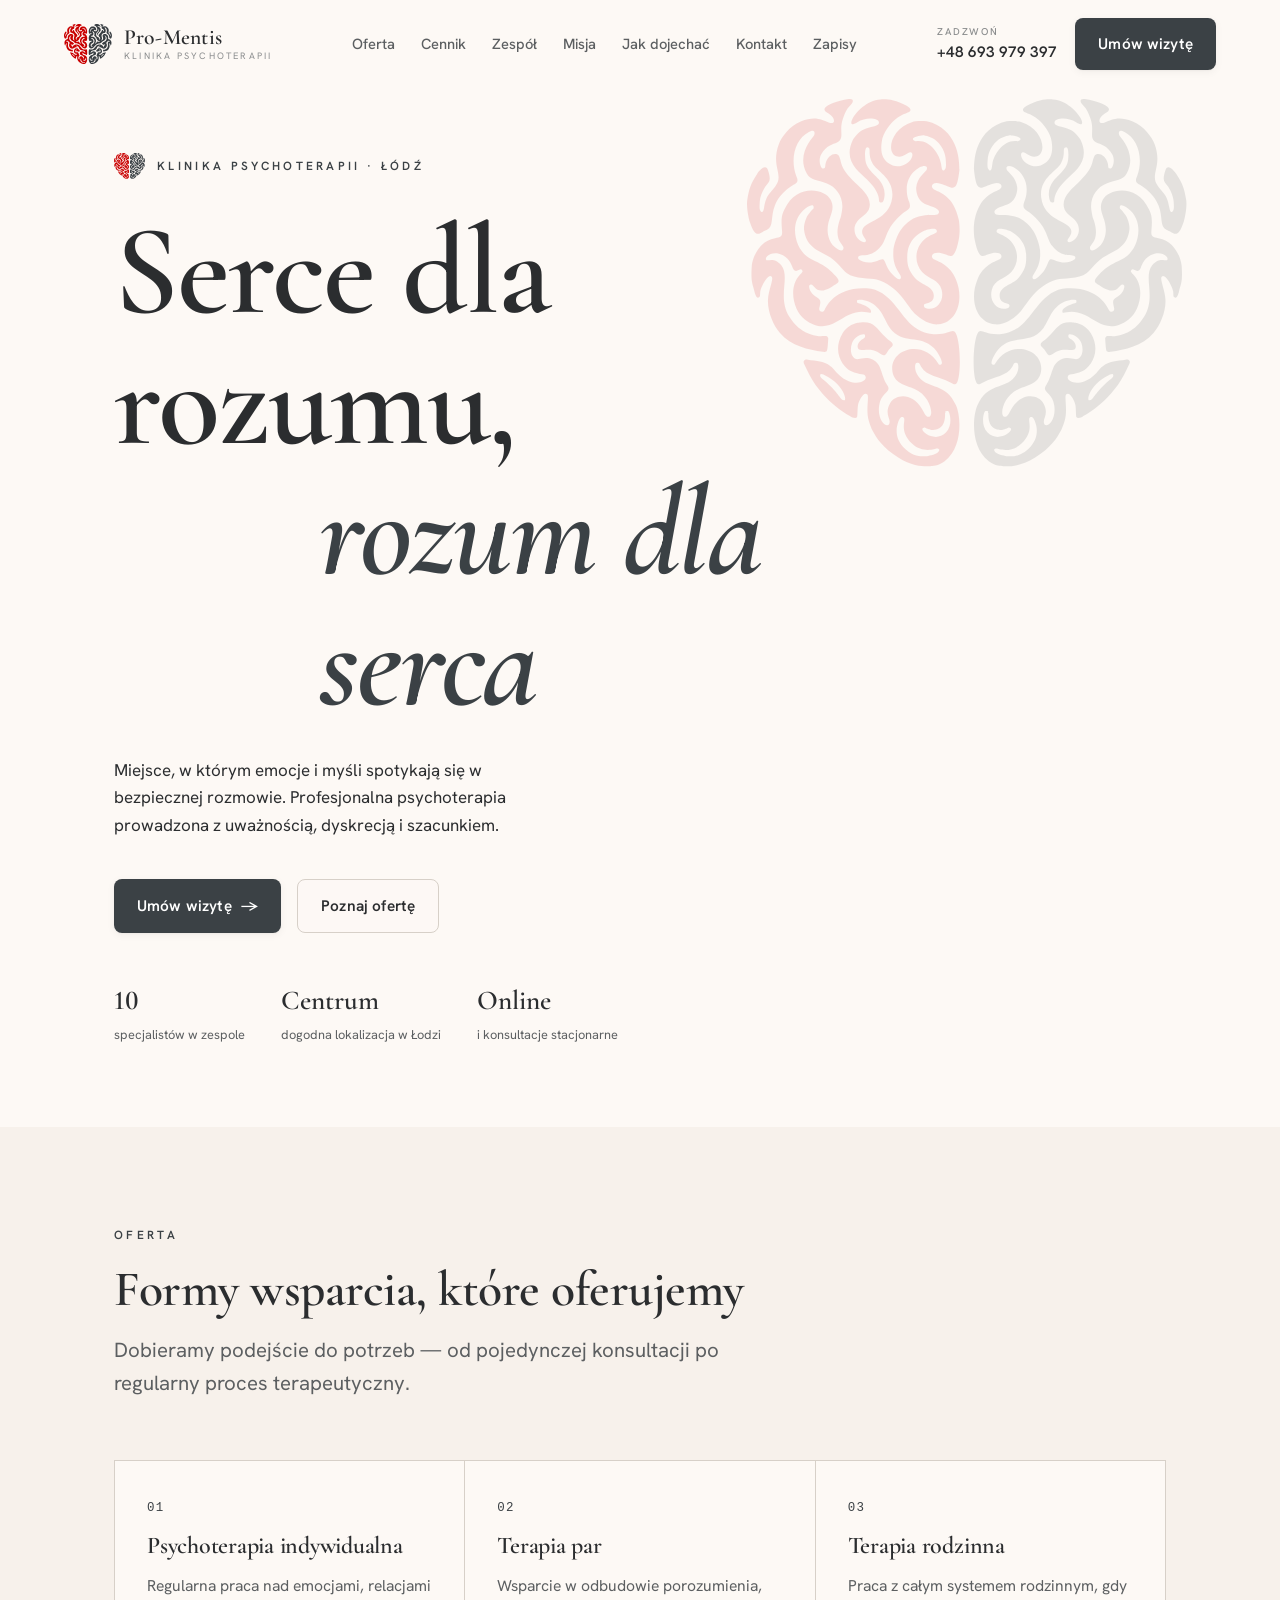
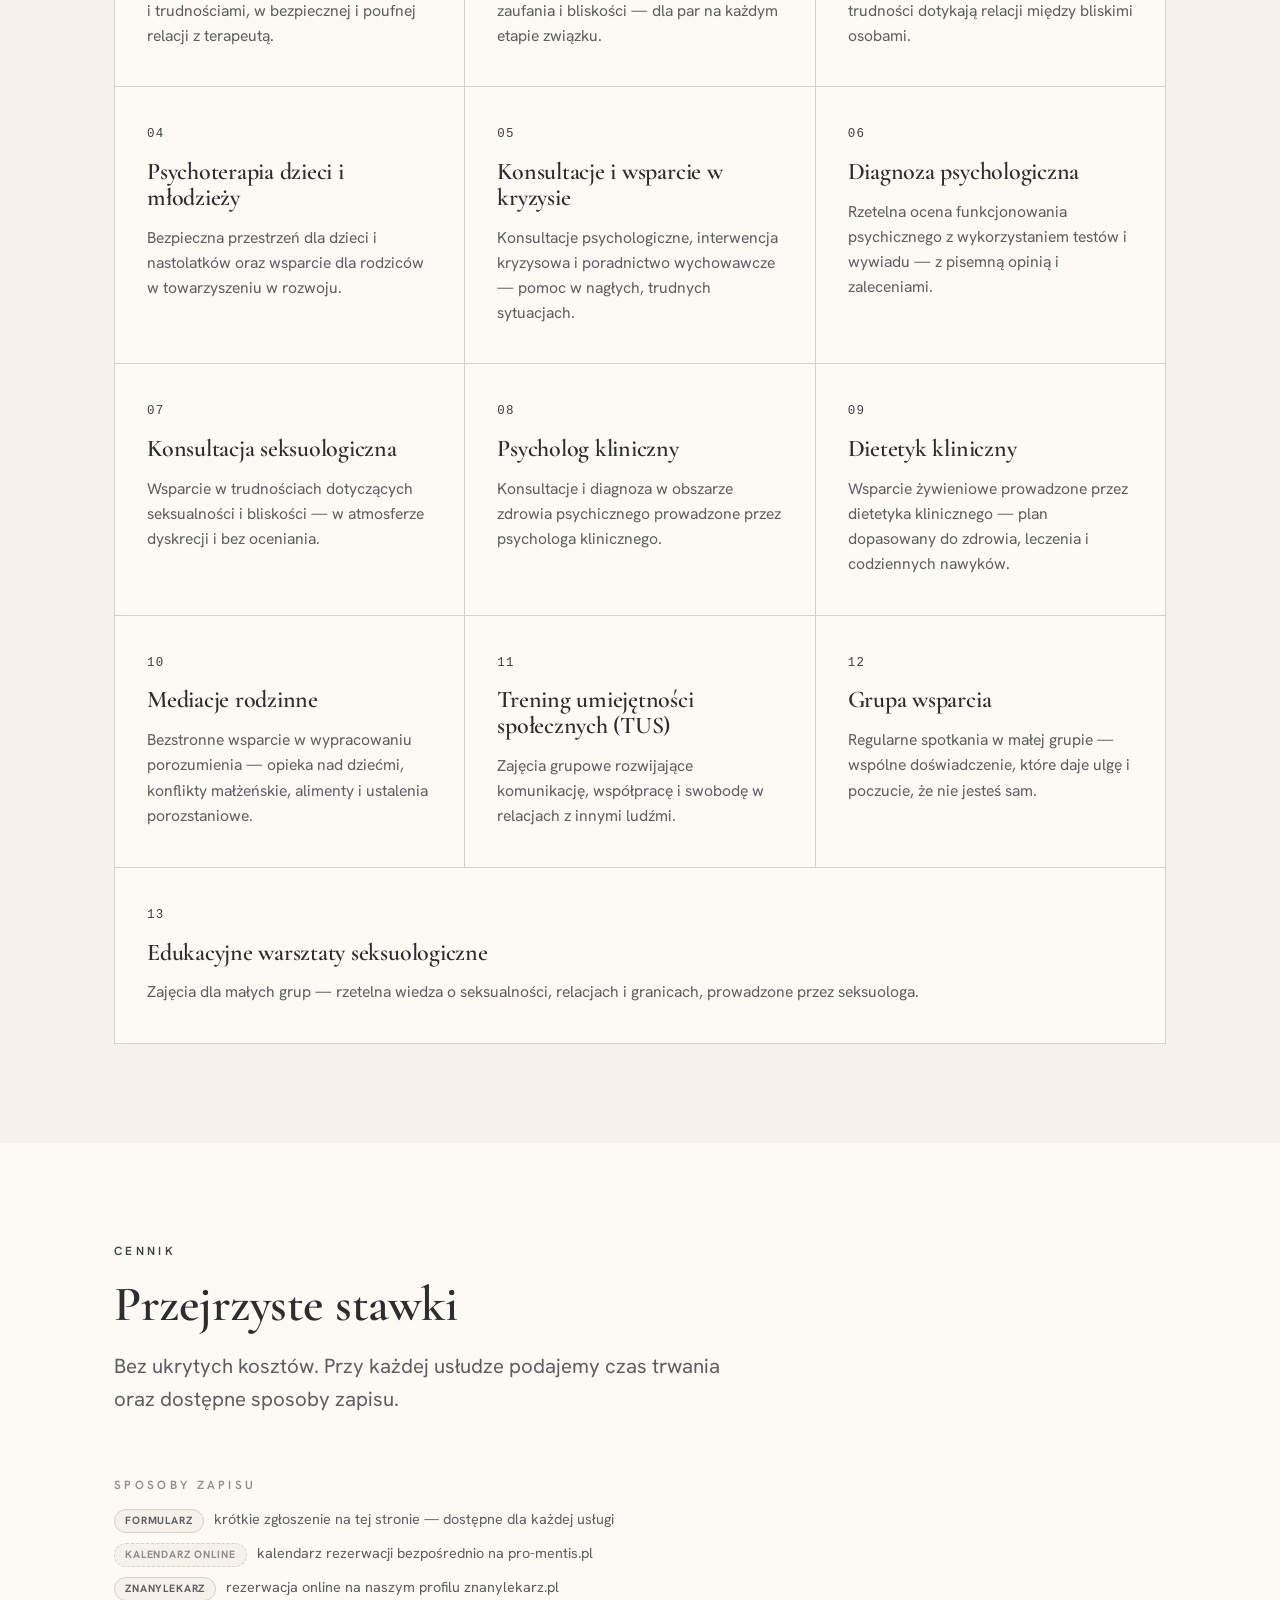
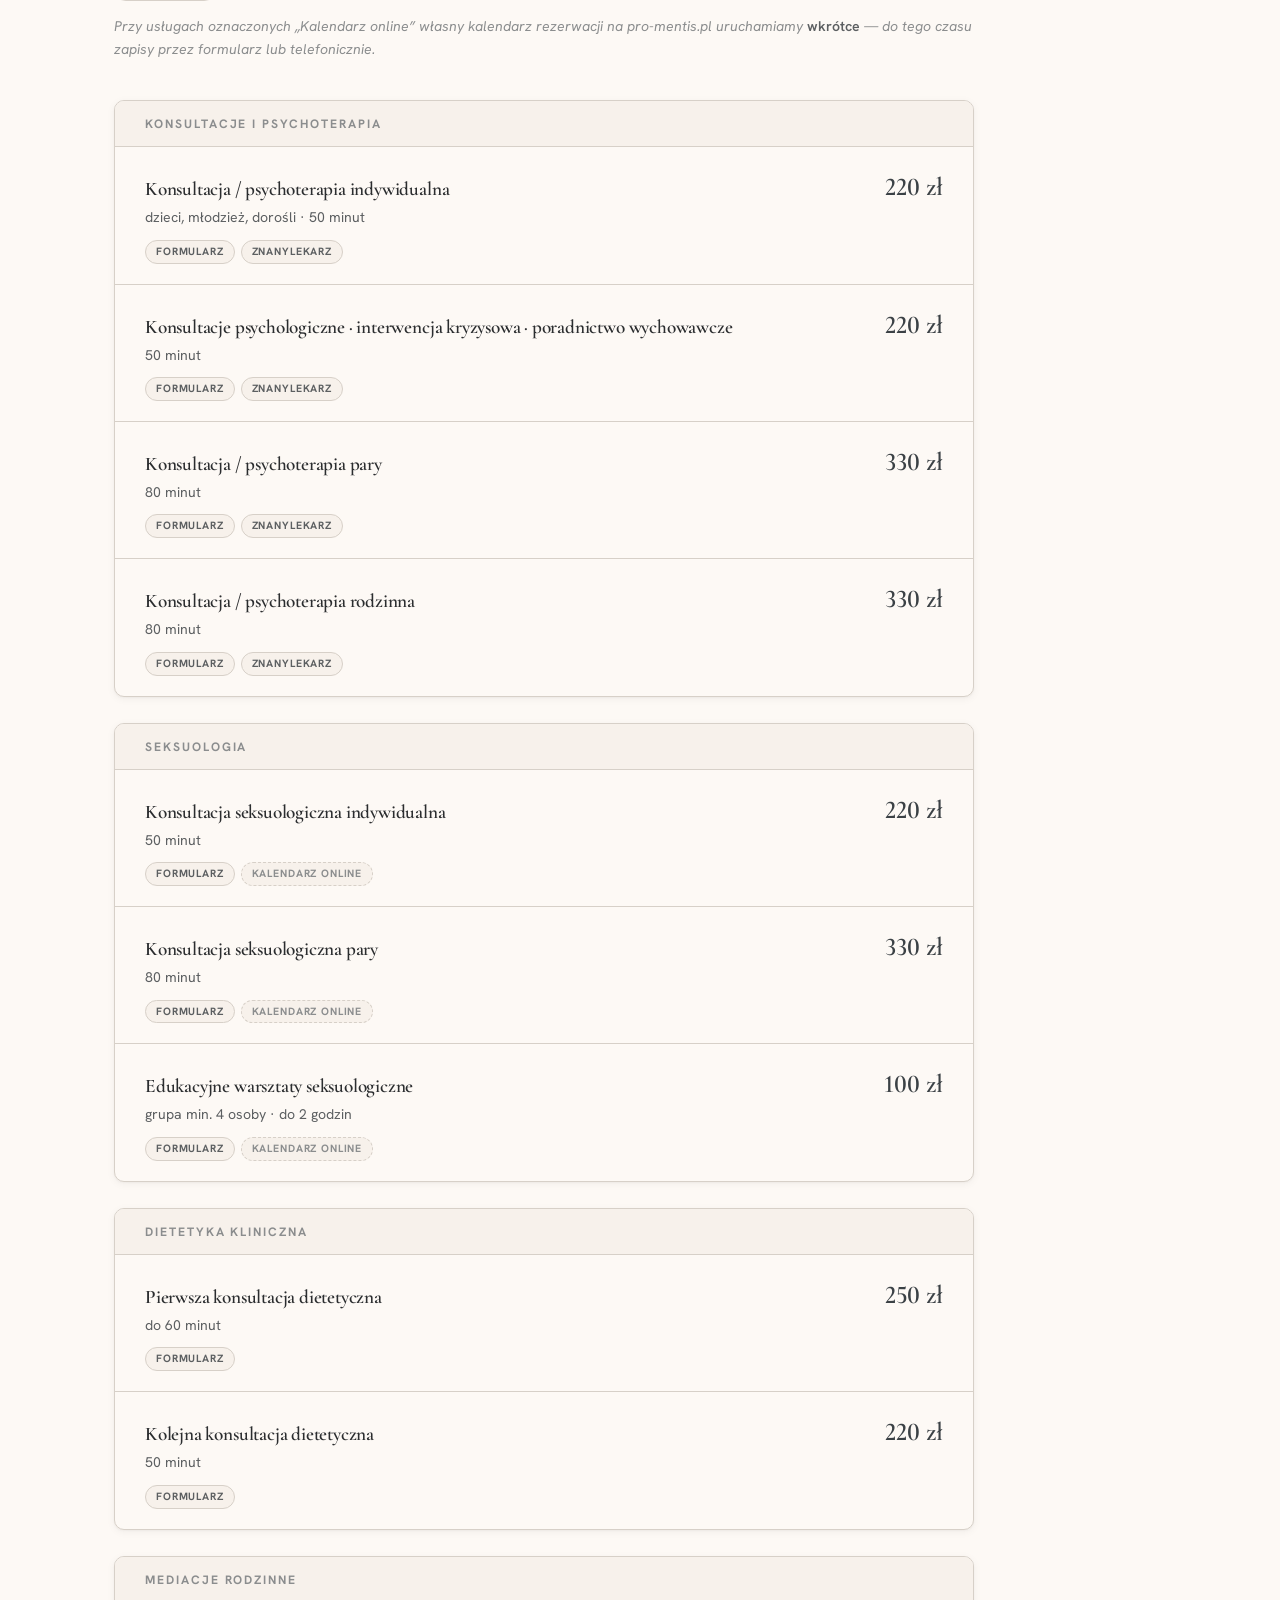
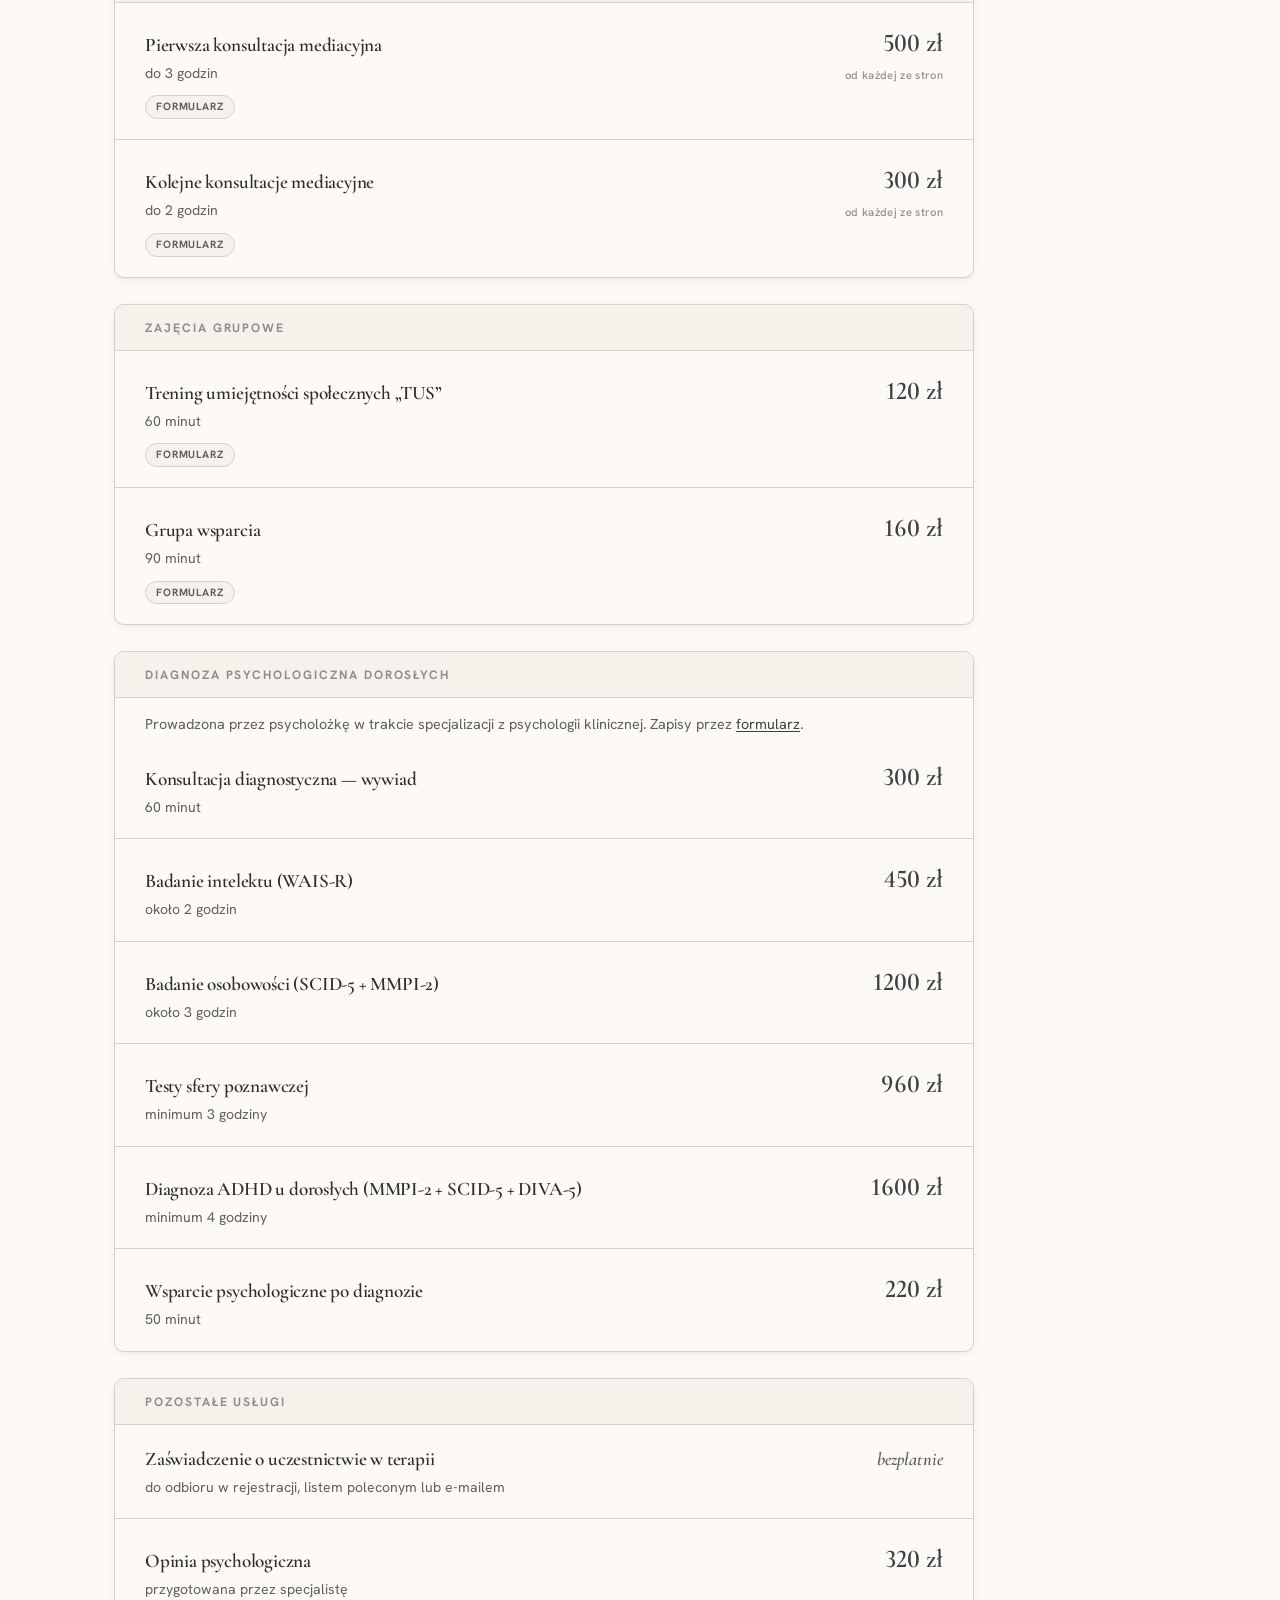
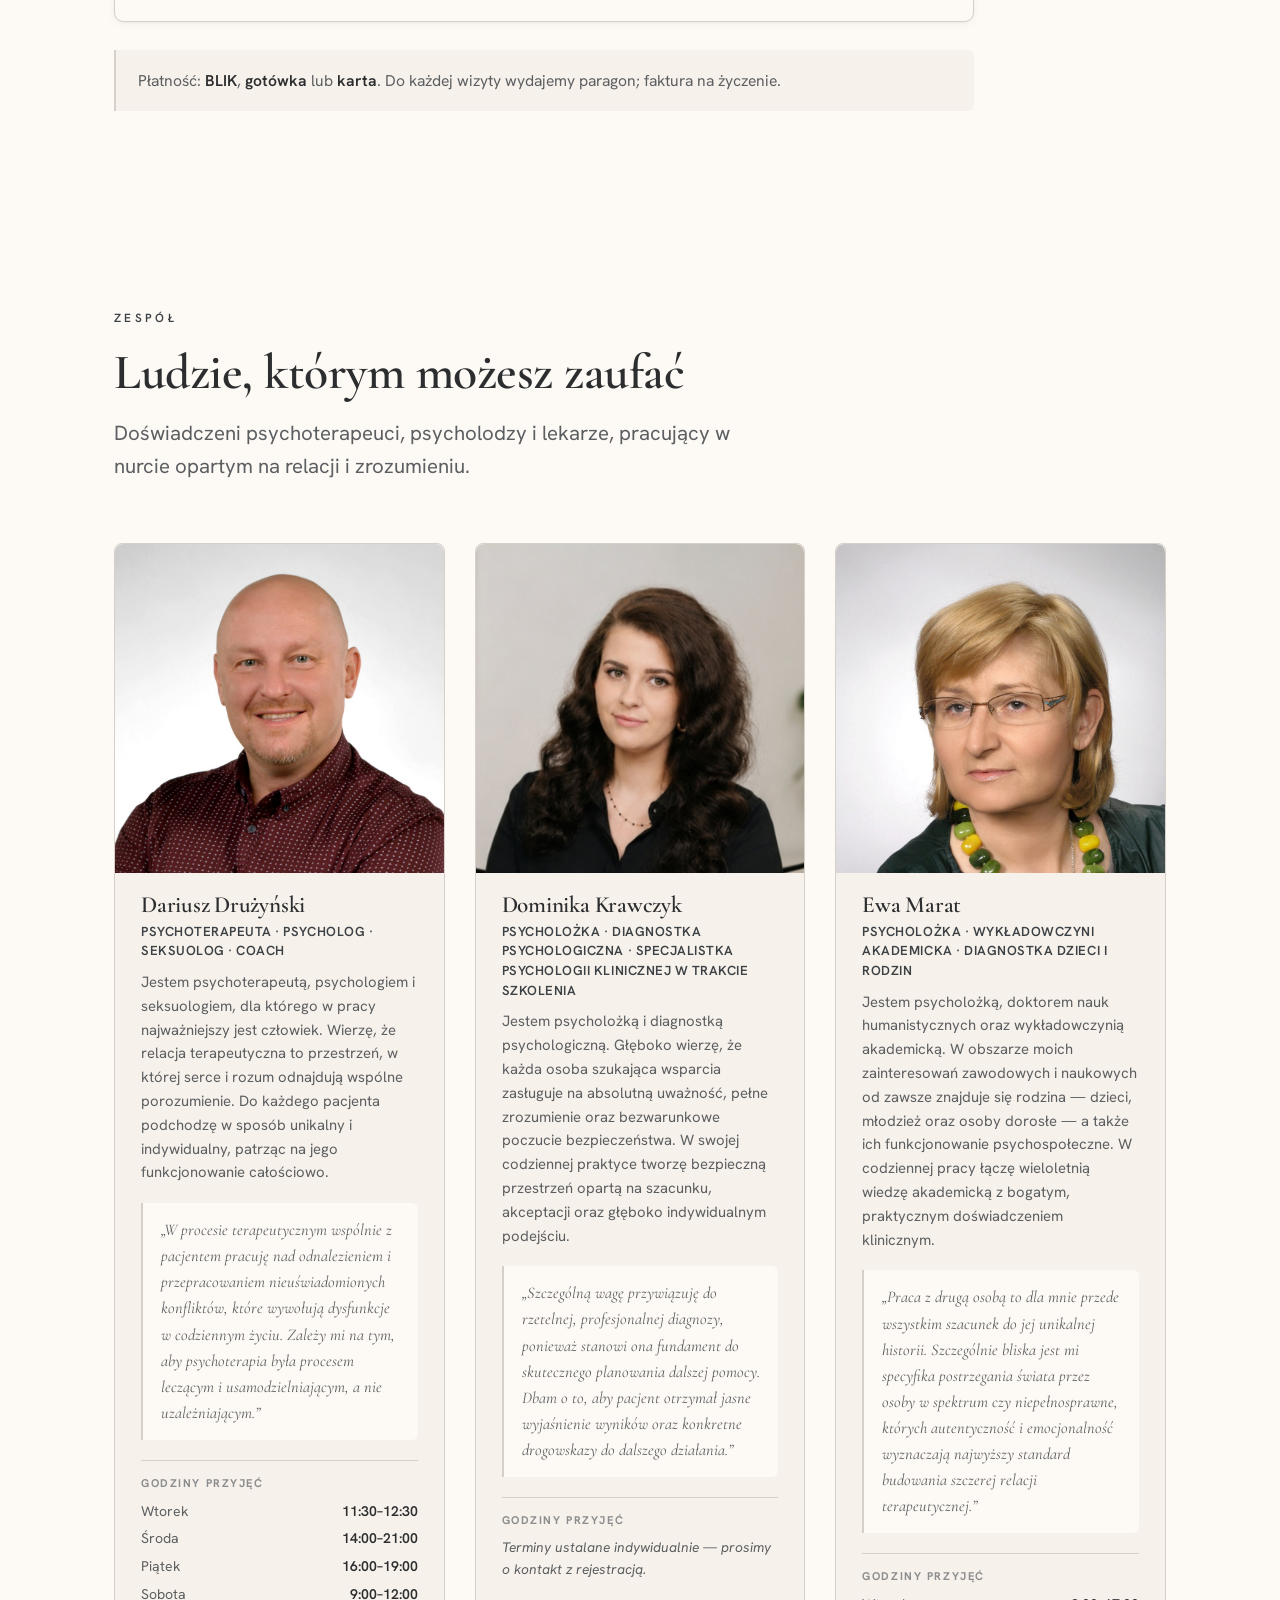
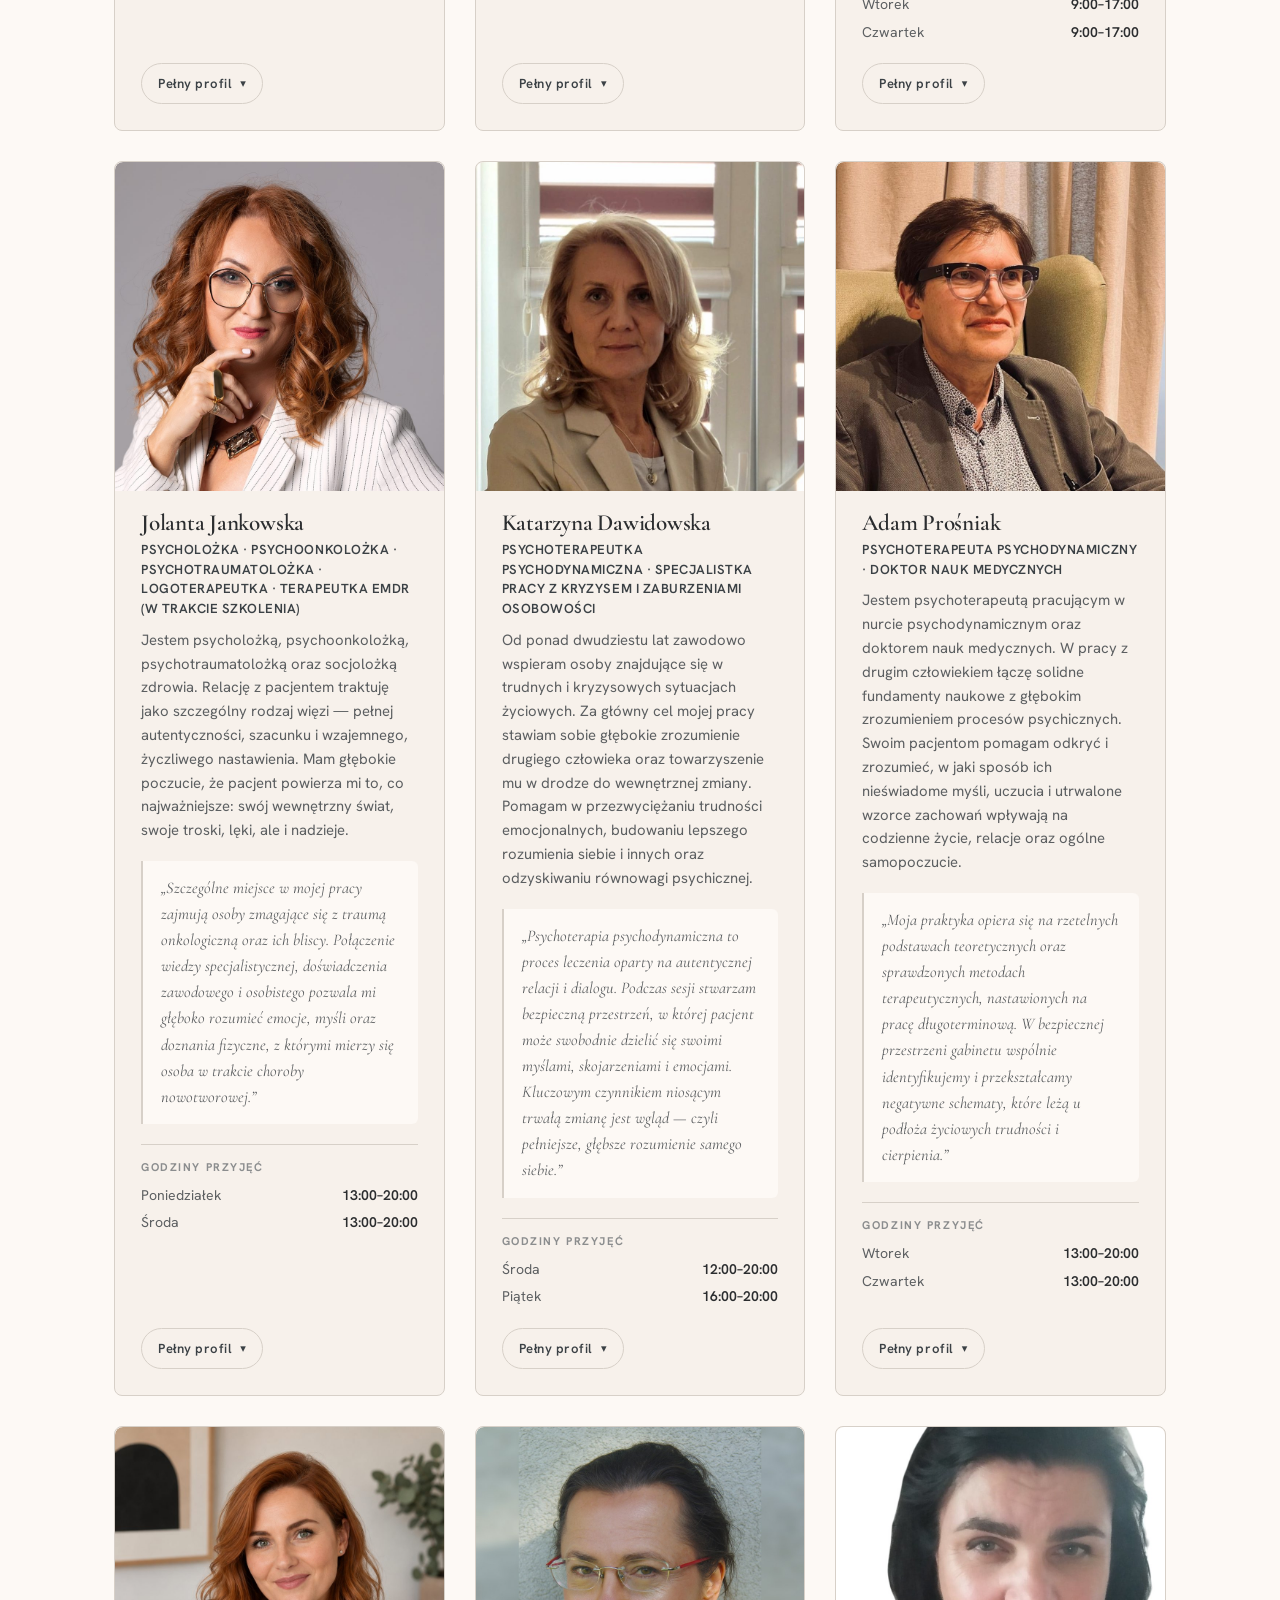
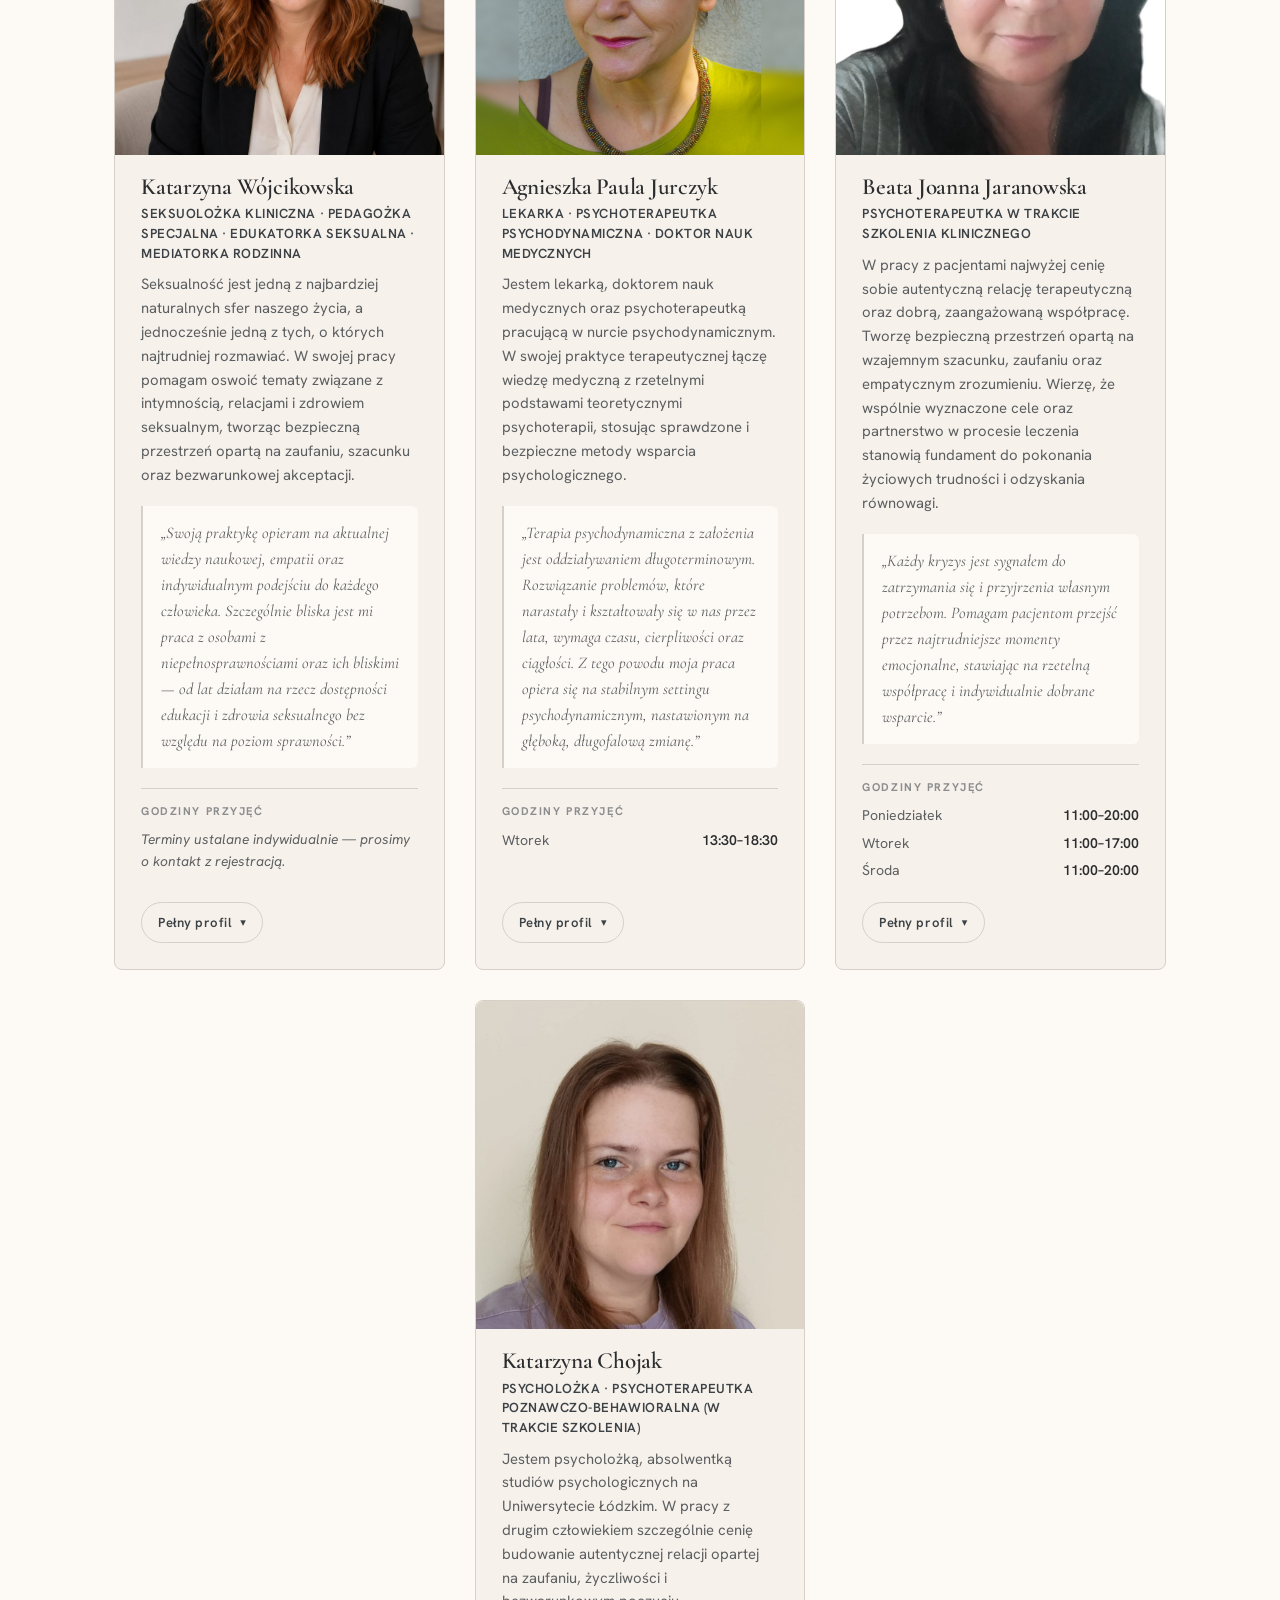
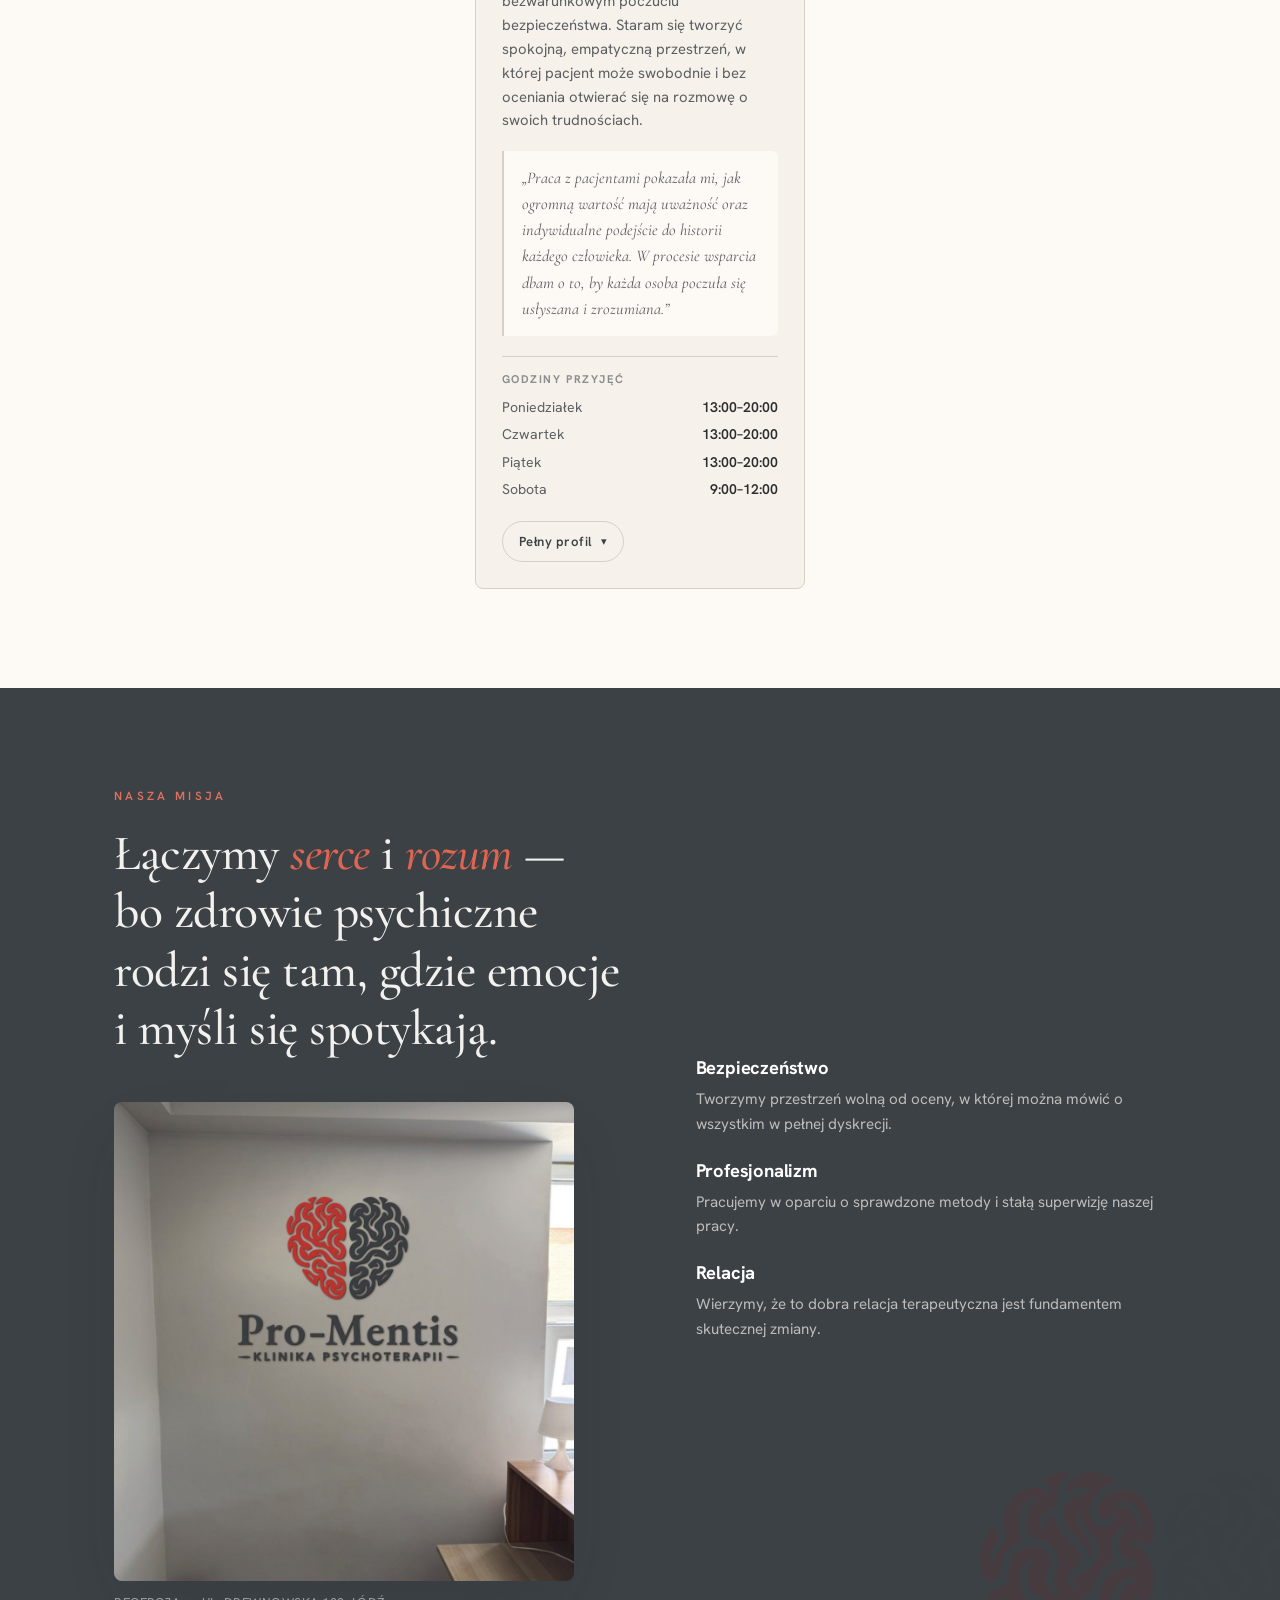
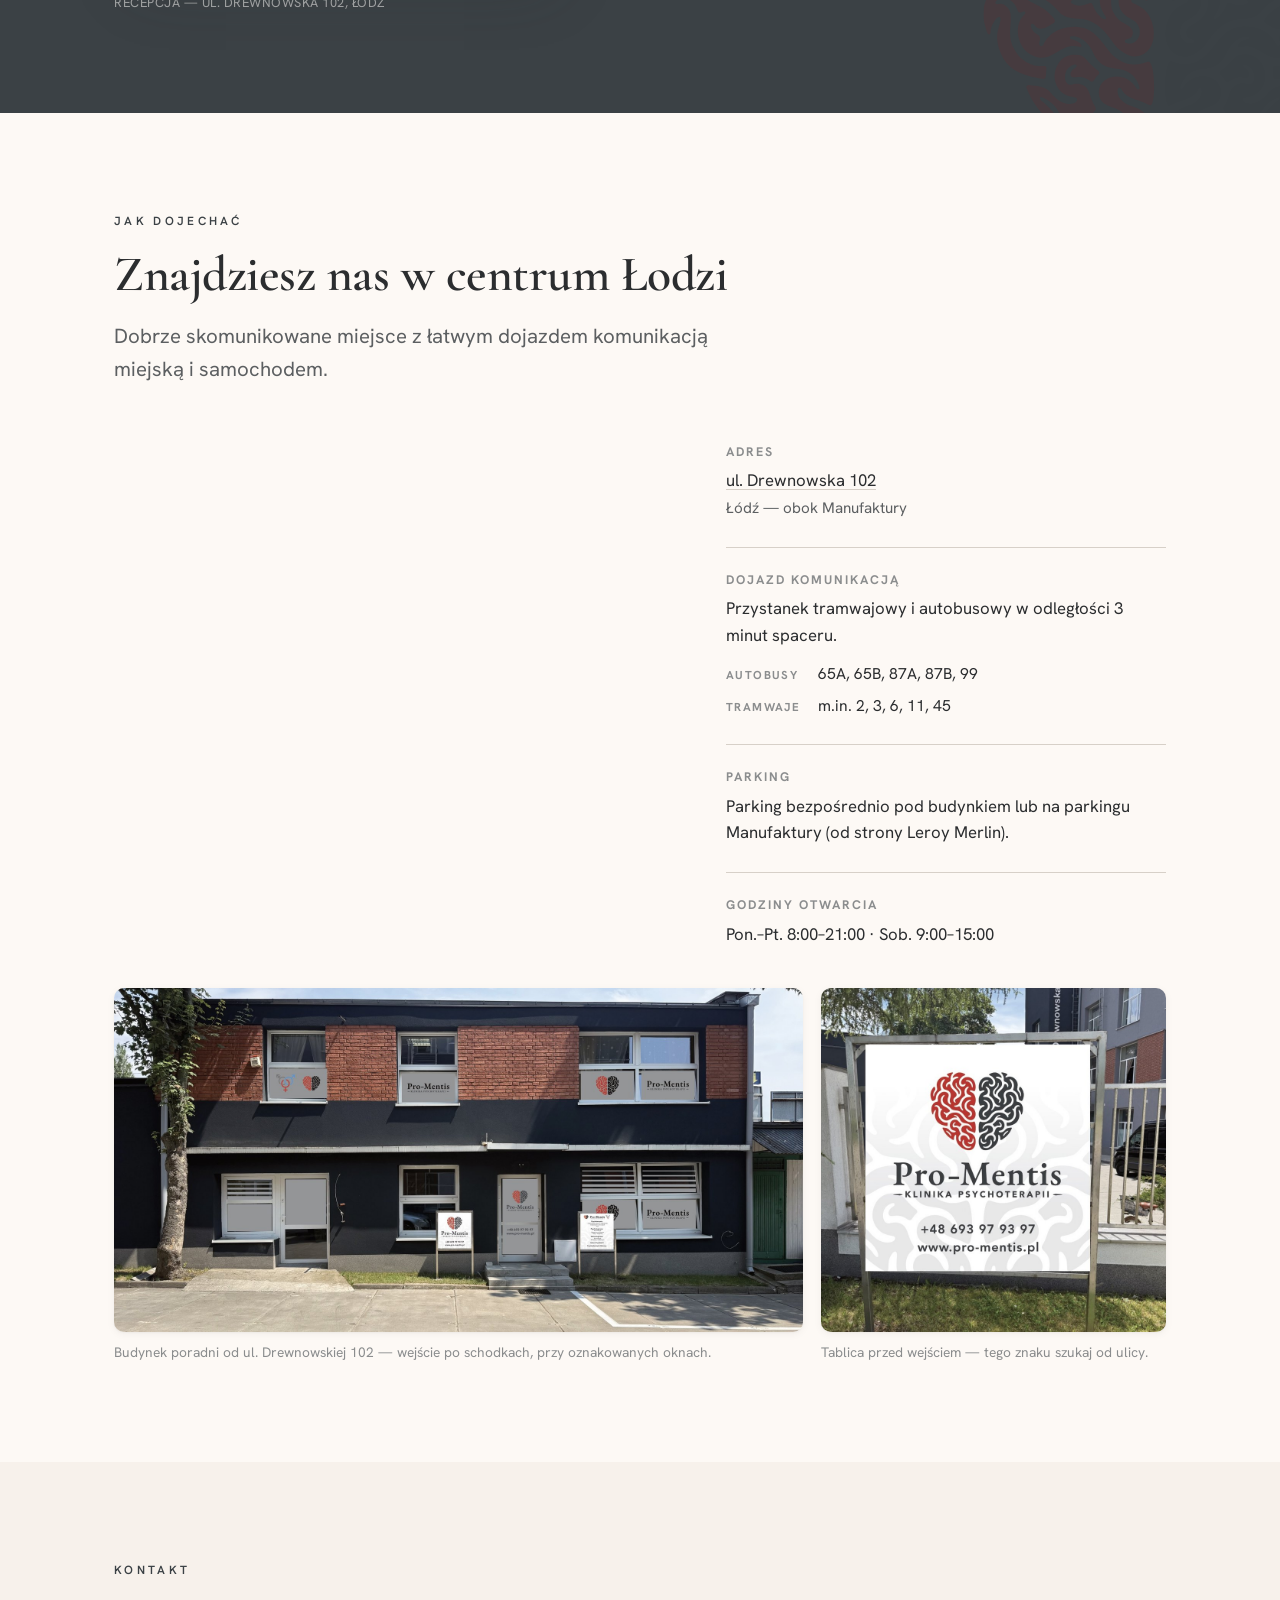
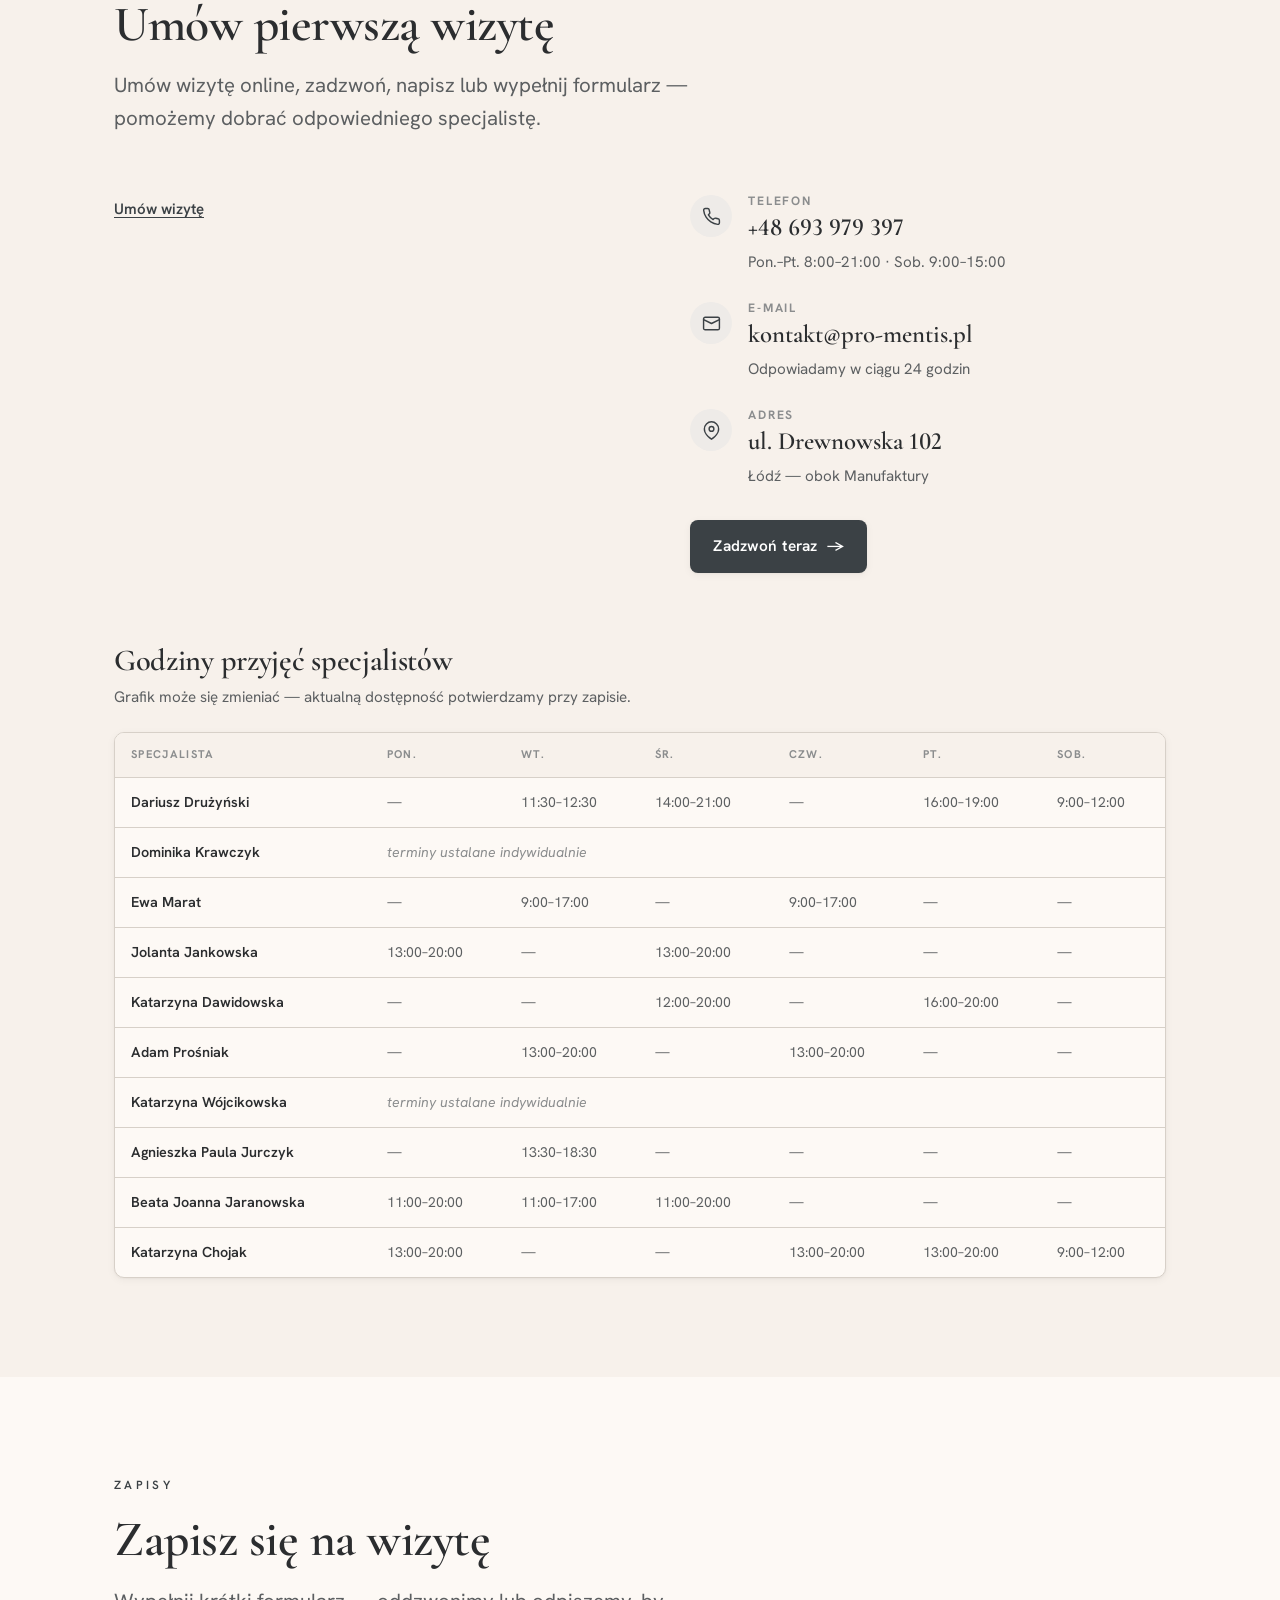
==== index.html @ 71a2dc66 "Kafle oferty bez etykiety „Dowiedz się więcej" Etykieta pojawiała się na hover w każdym z 13 kafli i" ====
<!DOCTYPE html>
<html lang="pl"
      data-atmo="cream"
      data-accent="minimal"
      data-anim="scale"
      data-shape="sharp"
      data-density="regular"
      data-font="cormorant"
      data-bodyfont="hanken">
<head>
<meta charset="UTF-8">
<meta name="viewport" content="width=device-width, initial-scale=1.0">
<title>Pro-Mentis — Klinika Psychoterapii</title>
<meta name="description" content="Pro-Mentis — Klinika Psychoterapii w centrum Łodzi. Serce dla rozumu, rozum dla serca.">
<link rel="icon" type="image/svg+xml" href="assets/img/logo-heart.svg">
<link rel="preconnect" href="https://fonts.googleapis.com">
<link rel="preconnect" href="https://fonts.gstatic.com" crossorigin>
<link href="https://fonts.googleapis.com/css2?family=Cormorant+Garamond:ital,wght@0,500;0,600;0,700;1,500;1,600&family=Lora:ital,wght@0,500;0,600;1,500&family=Playfair+Display:ital,wght@0,600;0,700;1,600&family=Hanken+Grotesk:wght@400;500;600;700&family=Mulish:wght@400;500;600;700&family=Work+Sans:wght@400;500;600;700&display=swap" rel="stylesheet">
<link rel="stylesheet" href="assets/css/styles.css">
<link rel="stylesheet" href="assets/css/variants.css">
</head>
<body>

<!-- ============ HEADER ============ -->
<header class="site-header" id="header">
  <a class="brand" href="#top" aria-label="Pro-Mentis — strona główna">
    <img src="assets/img/logo-heart.svg" alt="">
    <span class="brand-text">
      <b>Pro-Mentis</b>
      <span>Klinika Psychoterapii</span>
    </span>
  </a>

  <nav class="nav" id="nav-main" aria-label="Główna nawigacja">
    <div class="nav-links">
      <a href="#oferta">Oferta</a>
      <a href="#cennik">Cennik</a>
      <a href="#zespol">Zespół</a>
      <a href="#misja">Misja</a>
      <a href="#dojazd">Jak dojechać</a>
      <a href="#kontakt">Kontakt</a>
      <a href="#zapisy">Zapisy</a>
    </div>
    <a class="nav-phone" href="tel:+48693979397">Zadzwoń: +48 693 979 397</a>
  </nav>

  <div class="header-cta">
    <a class="phone-link" href="tel:+48693979397">
      <span class="phone-text"><small>Zadzwoń</small>+48 693 979 397</span>
    </a>
    <a class="btn btn-primary" href="#zapisy">Umów wizytę</a>
    <button class="menu-toggle" type="button" aria-label="Menu nawigacji" aria-expanded="false" aria-controls="nav-main">
      <span></span><span></span><span></span>
    </button>
  </div>
</header>

<main id="top">

  <!-- ============ HERO ============ -->
  <section class="hero wrap" id="hero" data-hero="editorial" data-screen-label="Hero">
    <img class="hero-bg-heart" src="assets/img/logo-heart.svg" alt="" aria-hidden="true">
    <div class="hero-inner">
      <div class="hero-content reveal">
        <span class="hero-eyebrow eyebrow">
          <img class="heart-mini" src="assets/img/logo-heart.svg" alt="">
          Klinika Psychoterapii · Łódź
        </span>
        <h1 class="hero-title">
          Serce dla rozumu,
          <span class="l2"><em>rozum dla serca</em></span>
        </h1>
        <p class="hero-lede">
          Miejsce, w którym emocje i myśli spotykają się w bezpiecznej rozmowie.
          Profesjonalna psychoterapia prowadzona z uważnością, dyskrecją i szacunkiem.
        </p>
        <div class="hero-actions">
          <a class="btn btn-primary" href="#zapisy">Umów wizytę <span class="arrow">→</span></a>
          <a class="btn btn-ghost" href="#oferta">Poznaj ofertę</a>
        </div>
        <div class="hero-meta">
          <div class="mi"><b>10</b><span>specjalistów w zespole</span></div>
          <div class="mi"><b>Centrum</b><span>dogodna lokalizacja w Łodzi</span></div>
          <div class="mi"><b>Online</b><span>i konsultacje stacjonarne</span></div>
        </div>
      </div>
      <div class="hero-art reveal">
        <img class="hero-heart" src="assets/img/logo-heart.svg" alt="" aria-hidden="true">
      </div>
    </div>
  </section>

  <!-- ============ OFERTA ============ -->
  <section class="offer" id="oferta" data-layout="grid" data-screen-label="Oferta">
    <div class="wrap">
      <div class="section-head reveal">
        <span class="eyebrow">Oferta</span>
        <h2 class="section-title">Formy wsparcia, które oferujemy</h2>
        <p class="lede">Dobieramy podejście do potrzeb — od pojedynczej konsultacji po regularny proces terapeutyczny.</p>
      </div>
      <div class="offer-grid reveal">
        <article class="offer-card">
          <span class="num">01</span>
          <h3>Psychoterapia indywidualna</h3>
          <p>Regularna praca nad emocjami, relacjami i trudnościami, w bezpiecznej i poufnej relacji z terapeutą.</p>
        </article>
        <article class="offer-card">
          <span class="num">02</span>
          <h3>Terapia par</h3>
          <p>Wsparcie w odbudowie porozumienia, zaufania i bliskości — dla par na każdym etapie związku.</p>
        </article>
        <article class="offer-card">
          <span class="num">03</span>
          <h3>Terapia rodzinna</h3>
          <p>Praca z całym systemem rodzinnym, gdy trudności dotykają relacji między bliskimi osobami.</p>
        </article>
        <article class="offer-card">
          <span class="num">04</span>
          <h3>Psychoterapia dzieci i młodzieży</h3>
          <p>Bezpieczna przestrzeń dla dzieci i nastolatków oraz wsparcie dla rodziców w towarzyszeniu w rozwoju.</p>
        </article>
        <article class="offer-card">
          <span class="num">05</span>
          <h3>Konsultacje i wsparcie w kryzysie</h3>
          <p>Konsultacje psychologiczne, interwencja kryzysowa i poradnictwo wychowawcze — pomoc w nagłych, trudnych sytuacjach.</p>
        </article>
        <article class="offer-card">
          <span class="num">06</span>
          <h3>Diagnoza psychologiczna</h3>
          <p>Rzetelna ocena funkcjonowania psychicznego z wykorzystaniem testów i wywiadu — z pisemną opinią i zaleceniami.</p>
        </article>
        <article class="offer-card">
          <span class="num">07</span>
          <h3>Konsultacja seksuologiczna</h3>
          <p>Wsparcie w trudnościach dotyczących seksualności i bliskości — w atmosferze dyskrecji i bez oceniania.</p>
        </article>
        <article class="offer-card">
          <span class="num">08</span>
          <h3>Psycholog kliniczny</h3>
          <p>Konsultacje i diagnoza w obszarze zdrowia psychicznego prowadzone przez psychologa klinicznego.</p>
        </article>
        <article class="offer-card">
          <span class="num">09</span>
          <h3>Dietetyk kliniczny</h3>
          <p>Wsparcie żywieniowe prowadzone przez dietetyka klinicznego — plan dopasowany do zdrowia, leczenia i codziennych nawyków.</p>
        </article>
        <article class="offer-card">
          <span class="num">10</span>
          <h3>Mediacje rodzinne</h3>
          <p>Bezstronne wsparcie w wypracowaniu porozumienia — opieka nad dziećmi, konflikty małżeńskie, alimenty i ustalenia porozstaniowe.</p>
        </article>
        <article class="offer-card">
          <span class="num">11</span>
          <h3>Trening umiejętności społecznych (TUS)</h3>
          <p>Zajęcia grupowe rozwijające komunikację, współpracę i swobodę w relacjach z innymi ludźmi.</p>
        </article>
        <article class="offer-card">
          <span class="num">12</span>
          <h3>Grupa wsparcia</h3>
          <p>Regularne spotkania w małej grupie — wspólne doświadczenie, które daje ulgę i poczucie, że nie jesteś sam.</p>
        </article>
        <article class="offer-card">
          <span class="num">13</span>
          <h3>Edukacyjne warsztaty seksuologiczne</h3>
          <p>Zajęcia dla małych grup — rzetelna wiedza o seksualności, relacjach i granicach, prowadzone przez seksuologa.</p>
        </article>
      </div>
    </div>
  </section>

  <!-- ============ CENNIK ============ -->
  <section class="pricing wrap" id="cennik" data-screen-label="Cennik">
    <div class="section-head reveal">
      <span class="eyebrow">Cennik</span>
      <h2 class="section-title">Przejrzyste stawki</h2>
      <p class="lede">Bez ukrytych kosztów. Przy każdej usłudze podajemy czas trwania oraz dostępne sposoby zapisu.</p>
    </div>

    <div class="price-legend reveal">
      <span class="eyebrow muted">Sposoby zapisu</span>
      <ul>
        <li><a class="tag tag-link" href="#zapisy">Formularz</a><span>krótkie zgłoszenie na tej stronie — dostępne dla każdej usługi</span></li>
        <li><span class="tag tag-soon">Kalendarz online</span><span>kalendarz rezerwacji bezpośrednio na pro-mentis.pl</span></li>
        <li><a class="tag tag-link" href="https://www.znanylekarz.pl/placowki/pro-mentis" target="_blank" rel="noopener nofollow">ZnanyLekarz</a><span>rezerwacja online na naszym profilu znanylekarz.pl</span></li>
      </ul>
      <!-- USUŃ ten akapit i chipy .tag-soon „Kalendarz online”, gdy własny kalendarz
           na pro-mentis.pl będzie działać. ZnanyLekarz jest już aktywny. -->
      <p class="price-legend-soon">Przy usługach oznaczonych „Kalendarz online” własny kalendarz rezerwacji na pro-mentis.pl uruchamiamy <b>wkrótce</b> — do tego czasu zapisy przez formularz lub telefonicznie.</p>
    </div>

    <div class="price-groups reveal">

      <section class="price-group">
        <h3 class="price-group-head">Konsultacje i psychoterapia</h3>
        <div class="price-row">
          <div class="price-info">
            <h4>Konsultacja / psychoterapia indywidualna</h4>
            <span class="price-dur">dzieci, młodzież, dorośli · 50 minut</span>
            <span class="price-book"><a class="tag tag-link" href="#zapisy" data-usluga="Psychoterapia indywidualna">Formularz</a><a class="tag tag-link" href="https://www.znanylekarz.pl/placowki/pro-mentis" target="_blank" rel="noopener nofollow" title="Umów wizytę na ZnanyLekarz">ZnanyLekarz</a></span>
          </div>
          <span class="price-amount">220 zł</span>
        </div>
        <div class="price-row">
          <div class="price-info">
            <h4>Konsultacje psychologiczne · interwencja kryzysowa · poradnictwo wychowawcze</h4>
            <span class="price-dur">50 minut</span>
            <span class="price-book"><a class="tag tag-link" href="#zapisy" data-usluga="Konsultacje i wsparcie w kryzysie">Formularz</a><a class="tag tag-link" href="https://www.znanylekarz.pl/placowki/pro-mentis" target="_blank" rel="noopener nofollow" title="Umów wizytę na ZnanyLekarz">ZnanyLekarz</a></span>
          </div>
          <span class="price-amount">220 zł</span>
        </div>
        <div class="price-row">
          <div class="price-info">
            <h4>Konsultacja / psychoterapia pary</h4>
            <span class="price-dur">80 minut</span>
            <span class="price-book"><a class="tag tag-link" href="#zapisy" data-usluga="Terapia par">Formularz</a><a class="tag tag-link" href="https://www.znanylekarz.pl/placowki/pro-mentis" target="_blank" rel="noopener nofollow" title="Umów wizytę na ZnanyLekarz">ZnanyLekarz</a></span>
          </div>
          <span class="price-amount">330 zł</span>
        </div>
        <div class="price-row">
          <div class="price-info">
            <h4>Konsultacja / psychoterapia rodzinna</h4>
            <span class="price-dur">80 minut</span>
            <span class="price-book"><a class="tag tag-link" href="#zapisy" data-usluga="Terapia rodzinna">Formularz</a><a class="tag tag-link" href="https://www.znanylekarz.pl/placowki/pro-mentis" target="_blank" rel="noopener nofollow" title="Umów wizytę na ZnanyLekarz">ZnanyLekarz</a></span>
          </div>
          <span class="price-amount">330 zł</span>
        </div>
      </section>

      <section class="price-group">
        <h3 class="price-group-head">Seksuologia</h3>
        <div class="price-row">
          <div class="price-info">
            <h4>Konsultacja seksuologiczna indywidualna</h4>
            <span class="price-dur">50 minut</span>
            <span class="price-book"><a class="tag tag-link" href="#zapisy" data-usluga="Konsultacja seksuologiczna">Formularz</a><span class="tag tag-soon" title="Kalendarz online — wkrótce">Kalendarz online</span></span>
          </div>
          <span class="price-amount">220 zł</span>
        </div>
        <div class="price-row">
          <div class="price-info">
            <h4>Konsultacja seksuologiczna pary</h4>
            <span class="price-dur">80 minut</span>
            <span class="price-book"><a class="tag tag-link" href="#zapisy" data-usluga="Konsultacja seksuologiczna">Formularz</a><span class="tag tag-soon" title="Kalendarz online — wkrótce">Kalendarz online</span></span>
          </div>
          <span class="price-amount">330 zł</span>
        </div>
        <div class="price-row">
          <div class="price-info">
            <h4>Edukacyjne warsztaty seksuologiczne</h4>
            <span class="price-dur">grupa min. 4 osoby · do 2 godzin</span>
            <span class="price-book"><a class="tag tag-link" href="#zapisy" data-usluga="Edukacyjne warsztaty seksuologiczne">Formularz</a><span class="tag tag-soon" title="Kalendarz online — wkrótce">Kalendarz online</span></span>
          </div>
          <span class="price-amount">100 zł</span>
        </div>
      </section>

      <section class="price-group">
        <h3 class="price-group-head">Dietetyka kliniczna</h3>
        <div class="price-row">
          <div class="price-info">
            <h4>Pierwsza konsultacja dietetyczna</h4>
            <span class="price-dur">do 60 minut</span>
            <span class="price-book"><a class="tag tag-link" href="#zapisy" data-usluga="Dietetyk kliniczny">Formularz</a></span>
          </div>
          <span class="price-amount">250 zł</span>
        </div>
        <div class="price-row">
          <div class="price-info">
            <h4>Kolejna konsultacja dietetyczna</h4>
            <span class="price-dur">50 minut</span>
            <span class="price-book"><a class="tag tag-link" href="#zapisy" data-usluga="Dietetyk kliniczny">Formularz</a></span>
          </div>
          <span class="price-amount">220 zł</span>
        </div>
      </section>

      <section class="price-group">
        <h3 class="price-group-head">Mediacje rodzinne</h3>
        <div class="price-row">
          <div class="price-info">
            <h4>Pierwsza konsultacja mediacyjna</h4>
            <span class="price-dur">do 3 godzin</span>
            <span class="price-book"><a class="tag tag-link" href="#zapisy" data-usluga="Mediacje rodzinne">Formularz</a></span>
          </div>
          <span class="price-amount">500 zł<small>od każdej ze stron</small></span>
        </div>
        <div class="price-row">
          <div class="price-info">
            <h4>Kolejne konsultacje mediacyjne</h4>
            <span class="price-dur">do 2 godzin</span>
            <span class="price-book"><a class="tag tag-link" href="#zapisy" data-usluga="Mediacje rodzinne">Formularz</a></span>
          </div>
          <span class="price-amount">300 zł<small>od każdej ze stron</small></span>
        </div>
      </section>

      <section class="price-group">
        <h3 class="price-group-head">Zajęcia grupowe</h3>
        <div class="price-row">
          <div class="price-info">
            <h4>Trening umiejętności społecznych „TUS”</h4>
            <span class="price-dur">60 minut</span>
            <span class="price-book"><a class="tag tag-link" href="#zapisy" data-usluga="Trening umiejętności społecznych (TUS)">Formularz</a></span>
          </div>
          <span class="price-amount">120 zł</span>
        </div>
        <div class="price-row">
          <div class="price-info">
            <h4>Grupa wsparcia</h4>
            <span class="price-dur">90 minut</span>
            <span class="price-book"><a class="tag tag-link" href="#zapisy" data-usluga="Grupa wsparcia">Formularz</a></span>
          </div>
          <span class="price-amount">160 zł</span>
        </div>
      </section>

      <section class="price-group">
        <h3 class="price-group-head">Diagnoza psychologiczna dorosłych</h3>
        <p class="price-group-note">Prowadzona przez psycholożkę w trakcie specjalizacji z psychologii klinicznej. Zapisy przez <a href="#zapisy" data-usluga="Diagnoza psychologiczna">formularz</a>.</p>
        <div class="price-row">
          <div class="price-info">
            <h4>Konsultacja diagnostyczna — wywiad</h4>
            <span class="price-dur">60 minut</span>
          </div>
          <span class="price-amount">300 zł</span>
        </div>
        <div class="price-row">
          <div class="price-info">
            <h4>Badanie intelektu (WAIS-R)</h4>
            <span class="price-dur">około 2 godzin</span>
          </div>
          <span class="price-amount">450 zł</span>
        </div>
        <div class="price-row">
          <div class="price-info">
            <h4>Badanie osobowości (SCID-5 + MMPI-2)</h4>
            <span class="price-dur">około 3 godzin</span>
          </div>
          <span class="price-amount">1200 zł</span>
        </div>
        <div class="price-row">
          <div class="price-info">
            <h4>Testy sfery poznawczej</h4>
            <span class="price-dur">minimum 3 godziny</span>
          </div>
          <span class="price-amount">960 zł</span>
        </div>
        <div class="price-row">
          <div class="price-info">
            <h4>Diagnoza ADHD u dorosłych (MMPI-2 + SCID-5 + DIVA-5)</h4>
            <span class="price-dur">minimum 4 godziny</span>
          </div>
          <span class="price-amount">1600 zł</span>
        </div>
        <div class="price-row">
          <div class="price-info">
            <h4>Wsparcie psychologiczne po diagnozie</h4>
            <span class="price-dur">50 minut</span>
          </div>
          <span class="price-amount">220 zł</span>
        </div>
      </section>

      <section class="price-group">
        <h3 class="price-group-head">Pozostałe usługi</h3>
        <div class="price-row">
          <div class="price-info">
            <h4>Zaświadczenie o uczestnictwie w terapii</h4>
            <span class="price-dur">do odbioru w rejestracji, listem poleconym lub e-mailem</span>
          </div>
          <span class="price-amount price-free">bezpłatnie</span>
        </div>
        <div class="price-row">
          <div class="price-info">
            <h4>Opinia psychologiczna</h4>
            <span class="price-dur">przygotowana przez specjalistę</span>
          </div>
          <span class="price-amount">320 zł</span>
        </div>
      </section>

    </div>

    <p class="price-note reveal">
      Płatność: <b>BLIK</b>, <b>gotówka</b> lub <b>karta</b>. Do każdej wizyty wydajemy paragon; faktura na życzenie.
    </p>
  </section>

  <!-- ============ ZESPÓŁ ============ -->
  <section class="team wrap" id="zespol" data-layout="grid" data-screen-label="Zespół">
    <div class="section-head reveal">
      <span class="eyebrow">Zespół</span>
      <h2 class="section-title">Ludzie, którym możesz zaufać</h2>
      <p class="lede">Doświadczeni psychoterapeuci, psycholodzy i lekarze, pracujący w nurcie opartym na relacji i zrozumieniu.</p>
    </div>
    <div class="team-grid profiles reveal">

      <article class="member member-detailed">
        <div class="portrait"><img src="assets/img/team/dariusz-druzynski.jpg" alt="Dariusz Drużyński — psychoterapeuta, psycholog i seksuolog" loading="lazy"></div>
        <h3>Dariusz Drużyński</h3>
        <span class="role">Psychoterapeuta · Psycholog · Seksuolog · Coach</span>
        <p>Jestem psychoterapeutą, psychologiem i seksuologiem, dla którego w pracy najważniejszy jest człowiek. Wierzę, że relacja terapeutyczna to przestrzeń, w której serce i rozum odnajdują wspólne porozumienie. Do każdego pacjenta podchodzę w sposób unikalny i indywidualny, patrząc na jego funkcjonowanie całościowo.</p>
        <blockquote class="member-quote">W procesie terapeutycznym wspólnie z pacjentem pracuję nad odnalezieniem i przepracowaniem nieuświadomionych konfliktów, które wywołują dysfunkcje w codziennym życiu. Zależy mi na tym, aby psychoterapia była procesem leczącym i usamodzielniającym, a nie uzależniającym.</blockquote>
        <div class="member-hours">
          <h4>Godziny przyjęć</h4>
          <ul>
            <li><span>Wtorek</span><b>11:30–12:30</b></li>
            <li><span>Środa</span><b>14:00–21:00</b></li>
            <li><span>Piątek</span><b>16:00–19:00</b></li>
            <li><span>Sobota</span><b>9:00–12:00</b></li>
          </ul>
        </div>
        <details class="member-more">
          <summary>Pełny profil</summary>
          <div class="member-more-body">
            <p>Główną bazą mojej pracy jest nurt psychodynamiczny. W codziennej praktyce płynnie integruję narzędzia terapii poznawczo-behawioralnej (CBT), humanistycznej, systemowej oraz Terapii Skoncentrowanej na Rozwiązaniach (TSR), dopasowując je do potrzeb pacjenta. Posiadam blisko 16-letnie doświadczenie jako coach i trener umiejętności psychospołecznych, a przez 17 lat wspierałem pacjentów zmagających się z cukrzycą oraz ich bliskich.</p>
            <div class="member-creds">
              <h4>Wykształcenie i kwalifikacje</h4>
              <ul>
                <li><b>Uniwersytet Medyczny w Łodzi</b> — Psychoterapia ze szczególnym uwzględnieniem aspektów klinicznych (ukończone w 2024 r.).</li>
                <li><b>Warszawski Uniwersytet Medyczny (CKP)</b> — Seksuologia Kliniczna, studia podyplomowe (ukończone z wynikiem bardzo dobrym w 2026 r.).</li>
                <li><b>Polskie Towarzystwo Psychiatryczne</b> — aktywny członek Sekcji Naukowej Psychoterapii, Sekcji Naukowej Terapii Rodzin oraz Oddziału Łódzkiego.</li>
              </ul>
              <h4>Doświadczenie kliniczne</h4>
              <ul>
                <li><b>Mazowieckie Specjalistyczne Centrum Zdrowia im. prof. Jana Mazurkiewicza</b> — staż na oddziale dla dorosłych.</li>
                <li><b>Gdańskie Centrum Zdrowia</b> — staż na Oddziale Dziennym Psychiatryczno-Rehabilitacyjnym dla Dzieci i Młodzieży.</li>
                <li><b>SP ZOZ im. dr. Józefa Babińskiego w Łodzi</b> — wolontariat i praca z pacjentami powyżej 16. roku życia.</li>
              </ul>
            </div>
            <p class="member-superv">Moja praca podlega stałej, regularnej superwizji u certyfikowanych superwizorów Polskiego Towarzystwa Psychiatrycznego, co gwarantuje pełne bezpieczeństwo i najwyższy standard etyki zawodowej.</p>
          </div>
        </details>
      </article>

      <article class="member member-detailed">
        <div class="portrait"><img src="assets/img/team/dominika-krawczyk.jpg" alt="Dominika Krawczyk — psycholożka i diagnostka psychologiczna" loading="lazy"></div>
        <h3>Dominika Krawczyk</h3>
        <span class="role">Psycholożka · Diagnostka psychologiczna · Specjalistka psychologii klinicznej w trakcie szkolenia</span>
        <p>Jestem psycholożką i diagnostką psychologiczną. Głęboko wierzę, że każda osoba szukająca wsparcia zasługuje na absolutną uważność, pełne zrozumienie oraz bezwarunkowe poczucie bezpieczeństwa. W swojej codziennej praktyce tworzę bezpieczną przestrzeń opartą na szacunku, akceptacji oraz głęboko indywidualnym podejściu.</p>
        <blockquote class="member-quote">Szczególną wagę przywiązuję do rzetelnej, profesjonalnej diagnozy, ponieważ stanowi ona fundament do skutecznego planowania dalszej pomocy. Dbam o to, aby pacjent otrzymał jasne wyjaśnienie wyników oraz konkretne drogowskazy do dalszego działania.</blockquote>
        <div class="member-hours">
          <h4>Godziny przyjęć</h4>
          <p class="member-hours-none">Terminy ustalane indywidualnie — prosimy o kontakt z rejestracją.</p>
        </div>
        <details class="member-more">
          <summary>Pełny profil</summary>
          <div class="member-more-body">
            <p>Towarzyszę osobom dorosłym w przechodzeniu przez kryzysy życiowe, radzeniu sobie z trudnościami emocjonalnymi i wyzwaniami zdrowia psychicznego. Na co dzień łączę pracę gabinetową z praktyką szpitalną. Moje doświadczenie obejmuje pracę na oddziałach psychiatrycznych, w ośrodkach leczenia uzależnień, środowiskowych domach samopomocy oraz w ramach licznych staży klinicznych. Dzięki temu doskonale znam specyfikę pracy z osobami doświadczającymi zaburzeń nastroju, lękowych, osobowości, a także z pacjentami zmagającymi się z trudnościami poznawczymi czy neurorozwojowymi.</p>
            <div class="member-creds">
              <h4>Wykształcenie i kwalifikacje</h4>
              <ul>
                <li><b>Uniwersytet Łódzki</b> — Psychologia (specjalność: psychologia kliniczna i promocja zdrowia).</li>
                <li><b>Uniwersytet SWPS w Katowicach</b> — w trakcie 4-letniej specjalizacji z zakresu Psychologii Klinicznej (obecnie 3. rok).</li>
                <li><b>Studia podyplomowe</b> — Psychosomatyka i somatopsychologia.</li>
                <li><b>Polskie Towarzystwo Psychologiczne</b> — aktywna członkini, stale podnosząca kwalifikacje na kursach i konferencjach.</li>
              </ul>
              <h4>Aktualna praktyka zawodowa</h4>
              <ul>
                <li>Centrum Zdrowia Psychicznego Centralnego Szpitala Klinicznego Uniwersytetu Medycznego w Łodzi.</li>
                <li>Centrum Medyczne Świat Zdrowia.</li>
              </ul>
              <h4>Obszary wsparcia i specjalizacji</h4>
              <ul>
                <li>Konsultacje psychologiczne oraz wsparcie w kryzysach życiowych i emocjonalnych.</li>
                <li>Specjalistyczna diagnostyka psychologiczna (ADHD u dorosłych, zaburzenia osobowości).</li>
                <li>Badanie funkcji poznawczych (pamięć, uwaga, koncentracja, funkcje wykonawcze) oraz diagnostyka intelektu.</li>
                <li>Sporządzanie oficjalnych opinii psychologicznych i psychoedukacja.</li>
              </ul>
            </div>
          </div>
        </details>
      </article>

      <article class="member member-detailed">
        <div class="portrait"><img src="assets/img/team/ewa-marat.jpg" alt="Ewa Marat — psycholożka, doktor nauk humanistycznych" loading="lazy"></div>
        <h3>Ewa Marat</h3>
        <span class="role">Psycholożka · Wykładowczyni akademicka · Diagnostka dzieci i rodzin</span>
        <p>Jestem psycholożką, doktorem nauk humanistycznych oraz wykładowczynią akademicką. W obszarze moich zainteresowań zawodowych i naukowych od zawsze znajduje się rodzina — dzieci, młodzież oraz osoby dorosłe — a także ich funkcjonowanie psychospołeczne. W codziennej pracy łączę wieloletnią wiedzę akademicką z bogatym, praktycznym doświadczeniem klinicznym.</p>
        <blockquote class="member-quote">Praca z drugą osobą to dla mnie przede wszystkim szacunek do jej unikalnej historii. Szczególnie bliska jest mi specyfika postrzegania świata przez osoby w spektrum czy niepełnosprawne, których autentyczność i emocjonalność wyznaczają najwyższy standard budowania szczerej relacji terapeutycznej.</blockquote>
        <div class="member-hours">
          <h4>Godziny przyjęć</h4>
          <ul>
            <li><span>Wtorek</span><b>9:00–17:00</b></li>
            <li><span>Czwartek</span><b>9:00–17:00</b></li>
          </ul>
        </div>
        <details class="member-more">
          <summary>Pełny profil</summary>
          <div class="member-more-body">
            <p>Swoje doświadczenie budowałam m.in. w Poradni Psychologiczno-Pedagogicznej, pracując nad diagnostyką, modyfikacją relacji rodzinnych oraz korekcją trudności wychowawczych. Współpracując z fundacją „Równe Szanse”, pomagałam osobom uzależnionym oraz zagrożonym wykluczeniem społecznym. Jako biegła w Opiniodawczym Zespole Sądowych Specjalistów wspierałam rodziny w kryzysie rozpadu relacji oraz dzieci doświadczające traumy rozwodu rodziców. Bliskie są mi również wyzwania młodzieży związane z konsekwencjami izolacji społecznej, a także tematyka niepełnosprawności i zaburzeń rozwojowych.</p>
            <div class="member-creds">
              <h4>Wykształcenie i działalność akademicka</h4>
              <ul>
                <li><b>Uniwersytet Łódzki</b> — absolwentka psychologii; uzyskanie stopnia doktora nauk humanistycznych.</li>
                <li><b>Zakład Psychologii Społecznej i Badań nad Rodziną UŁ</b> — ponad 20 lat pracy naukowo-dydaktycznej (jako asystent i adiunkt).</li>
                <li><b>Wykładowczyni akademicka</b> — działalność dydaktyczna na uczelniach wyższych (m.in. AHE, SAN).</li>
                <li>Autorka i współautorka licznych publikacji naukowych z zakresu psychologii rodziny, diagnostyki oraz predyspozycji zawodowych.</li>
              </ul>
              <h4>Aktualna praktyka i doświadczenie kliniczne</h4>
              <ul>
                <li><b>Miejski Zespół Żłobków w Łodzi</b> — diagnostyka rozwoju małych dzieci.</li>
                <li><b>Opiniodawczy Zespół Sądowych Specjalistów</b> — diagnoza i wsparcie rodzin w kryzysie i procesach rozwodowych.</li>
                <li><b>Stowarzyszenie „JA – TY – MY” (Dom Dziennego Pobytu)</b> — praca z młodzieżą niepełnosprawną (autyzm, zespół Downa, mózgowe porażenie dziecięce).</li>
                <li><b>Poradnie i placówki oświatowe</b> — diagnostyka, praca z młodzieżą oraz wsparcie w trudnościach emocjonalnych i uzależnieniach.</li>
              </ul>
              <h4>Obszary wsparcia i specjalizacji</h4>
              <ul>
                <li>Diagnoza psychologiczna małych dzieci oraz młodzieży.</li>
                <li>Wsparcie rodzin w kryzysie (rozwód, konflikty rodzinne, trudności wychowawcze).</li>
                <li>Pomoc osobom zmagającym się z uzależnieniami (substancje psychoaktywne oraz uzależnienia behawioralne).</li>
                <li>Wsparcie osób niepełnosprawnych, w spektrum autyzmu oraz ich rodzin.</li>
                <li>Konsultacje i poradnictwo psychologiczne dla dorosłych i młodzieży.</li>
              </ul>
            </div>
          </div>
        </details>
      </article>

      <article class="member member-detailed">
        <div class="portrait"><img src="assets/img/team/jolanta-jankowska.jpg" alt="Jolanta Jankowska — psycholożka, psychoonkolożka i psychotraumatolożka" loading="lazy"></div>
        <h3>Jolanta Jankowska</h3>
        <span class="role">Psycholożka · Psychoonkolożka · Psychotraumatolożka · Logoterapeutka · Terapeutka EMDR (w trakcie szkolenia)</span>
        <p>Jestem psycholożką, psychoonkolożką, psychotraumatolożką oraz socjolożką zdrowia. Relację z pacjentem traktuję jako szczególny rodzaj więzi — pełnej autentyczności, szacunku i wzajemnego, życzliwego nastawienia. Mam głębokie poczucie, że pacjent powierza mi to, co najważniejsze: swój wewnętrzny świat, swoje troski, lęki, ale i nadzieje.</p>
        <blockquote class="member-quote">Szczególne miejsce w mojej pracy zajmują osoby zmagające się z traumą onkologiczną oraz ich bliscy. Połączenie wiedzy specjalistycznej, doświadczenia zawodowego i osobistego pozwala mi głęboko rozumieć emocje, myśli oraz doznania fizyczne, z którymi mierzy się osoba w trakcie choroby nowotworowej.</blockquote>
        <div class="member-hours">
          <h4>Godziny przyjęć</h4>
          <ul>
            <li><span>Poniedziałek</span><b>13:00–20:00</b></li>
            <li><span>Środa</span><b>13:00–20:00</b></li>
          </ul>
        </div>
        <details class="member-more">
          <summary>Pełny profil</summary>
          <div class="member-more-body">
            <p>W praktyce terapeutycznej łączę podejście skoncentrowane na sensie i wartościach (logoterapia V. E. Frankla) z wysoce skutecznymi metodami poznawczo-behawioralnymi oraz dostosowanymi do pracy z traumą. Wykorzystuję m.in. Racjonalną Terapię Zachowania (RTZ), Terapię Akceptacji i Zaangażowania (ACT), Terapię Simontonowską, Terapię Dialektyczno-Behawioralną (DBT), terapię narracyjną oraz Terapię Skoncentrowaną na Rozwiązaniach (TSR). Wspieram również klientów jako mentor zmiany zawodowej, coach w chorobie oraz trener umiejętności antystresowych i samooceny.</p>
            <div class="member-creds">
              <h4>Wykształcenie i kwalifikacje</h4>
              <ul>
                <li><b>Uczelnia Biznesu i Nauk Stosowanych Varsovia</b> — jednolite studia magisterskie na kierunku Psychologia (specjalność: psychoterapia).</li>
                <li><b>Szkoła Psychoterapii w nurcie Logoterapii</b> — specjalizacja „psychoterapia integralna: noo-psychoterapia” (akredytacja Polskiego Towarzystwa Logoterapii i Noo-Psychosomatyki, Viktor Frankl Institut w Wiedniu oraz International Association of Logotherapy and Existential Analysis).</li>
                <li><b>Studia podyplomowe</b> — psychoonkologia oraz psychotraumatologia.</li>
                <li><b>Polskie Towarzystwo Terapii EMDR</b> — szkolenie z zakresu terapii EMDR (w trakcie).</li>
              </ul>
              <h4>Doświadczenie zawodowe</h4>
              <ul>
                <li><b>Pracownia Rozwoju Jolanta Jankowska</b> (od 2009 r. do dziś) — prowadzenie warsztatów, szkoleń, konsultacji oraz procesów rozwojowych.</li>
                <li><b>OPEN Ośrodek Profilaktyki i Epidemiologii Nowotworów im. Aliny Pieńkowskiej</b> — psycholog.</li>
                <li><b>Poradnie i gabinety specjalistyczne</b> (m.in. Poradnia Lekarzy Specjalistów MelissaMed, Interfizjo Fizjo&amp;Psyche, Stara Drukarnia) — konsultacje psychologiczne, psychoonkologiczne oraz psychotraumatologiczne.</li>
              </ul>
              <h4>Obszary wsparcia i specjalizacji</h4>
              <ul>
                <li><b>Psychoonkologia</b> — wsparcie pacjentów onkologicznych i ich rodzin na każdym etapie diagnozy i leczenia.</li>
                <li><b>Psychotraumatologia</b> — pomoc w lękach, atakach paniki, trudnościach w regulacji emocji, problemach ze snem, zaburzeniach psychosomatycznych oraz przepracowywaniu żałoby i straty.</li>
                <li>Terapia EMDR oraz praca z traumą psychologiczną.</li>
                <li><b>Konsultacje psychologiczne i logoterapia</b> — poszukiwanie sensu, odbudowa poczucia sprawczości, samooceny i wpływu na własne życie.</li>
                <li><b>Mentoring i coaching</b> — wsparcie w kryzysach i zmianach zawodowych oraz budowanie kompetencji życiowych.</li>
              </ul>
            </div>
            <p class="member-superv">Moja praca podlega comiesięcznej, regularnej superwizji, co gwarantuje zachowanie najwyższych standardów etycznych i terapeutycznych.</p>
          </div>
        </details>
      </article>

      <article class="member member-detailed">
        <div class="portrait"><img src="assets/img/team/katarzyna-dawidowska.jpg" alt="Katarzyna Dawidowska — psychoterapeutka psychodynamiczna" loading="lazy"></div>
        <h3>Katarzyna Dawidowska</h3>
        <span class="role">Psychoterapeutka psychodynamiczna · Specjalistka pracy z kryzysem i zaburzeniami osobowości</span>
        <p>Od ponad dwudziestu lat zawodowo wspieram osoby znajdujące się w trudnych i kryzysowych sytuacjach życiowych. Za główny cel mojej pracy stawiam sobie głębokie zrozumienie drugiego człowieka oraz towarzyszenie mu w drodze do wewnętrznej zmiany. Pomagam w przezwyciężaniu trudności emocjonalnych, budowaniu lepszego rozumienia siebie i innych oraz odzyskiwaniu równowagi psychicznej.</p>
        <blockquote class="member-quote">Psychoterapia psychodynamiczna to proces leczenia oparty na autentycznej relacji i dialogu. Podczas sesji stwarzam bezpieczną przestrzeń, w której pacjent może swobodnie dzielić się swoimi myślami, skojarzeniami i emocjami. Kluczowym czynnikiem niosącym trwałą zmianę jest wgląd — czyli pełniejsze, głębsze rozumienie samego siebie.</blockquote>
        <div class="member-hours">
          <h4>Godziny przyjęć</h4>
          <ul>
            <li><span>Środa</span><b>12:00–20:00</b></li>
            <li><span>Piątek</span><b>16:00–20:00</b></li>
          </ul>
        </div>
        <details class="member-more">
          <summary>Pełny profil</summary>
          <div class="member-more-body">
            <p>W pracy terapeutycznej dostosowuję swoją aktywność i stosowane metody do indywidualnych możliwości oraz unikalnych potrzeb każdego pacjenta. Prowadzę psychoterapię indywidualną młodzieży i osób dorosłych w nurcie psychodynamicznym, a także pracuję z rodzinami.</p>
            <div class="member-creds">
              <h4>Wykształcenie i kwalifikacje</h4>
              <ul>
                <li><b>Krakowskie Centrum Psychodynamiczne</b> — ukończona 4-letnia, profesjonalna Szkoła Psychoterapii.</li>
                <li><b>Polskie Towarzystwo Psychoterapii Psychodynamicznej</b> — członkini towarzystwa, dbająca o stały rozwój zawodowy.</li>
                <li>Regularne podnoszenie kwalifikacji poprzez udział w specjalistycznych szkoleniach, seminariach oraz warsztatach terapeutycznych.</li>
              </ul>
              <h4>Doświadczenie zawodowe</h4>
              <ul>
                <li><b>Szpital Psychiatryczny w Łodzi</b> — Oddział Psychiatryczny dla Dorosłych.</li>
                <li><b>Ośrodek Pomocy Psychologicznej i Psychoterapeutycznej dla Dzieci i Młodzieży.</b></li>
                <li><b>Poradnia Zdrowia Psychicznego Fundacji „Uwolnienie”.</b></li>
                <li><b>Polskie Stowarzyszenie na rzecz Osób z Niepełnosprawnością Intelektualną (PSONI).</b></li>
                <li><b>Caritas Archidiecezji Łódzkiej.</b></li>
              </ul>
              <h4>Obszary wsparcia i specjalizacji</h4>
              <ul>
                <li>Psychoterapia zaburzeń osobowości.</li>
                <li>Pomoc w sytuacjach kryzysowych oraz w trudnych momentach życiowych.</li>
                <li>Przepracowywanie problemów w relacjach interpersonalnych i rodzinnych.</li>
                <li>Psychoterapia indywidualna dorosłych i młodzieży w nurcie psychodynamicznym.</li>
                <li>Terapia i wsparcie rodzinne.</li>
              </ul>
            </div>
            <p class="member-superv">W trosce o najwyższą jakość świadczonej pomocy oraz bezpieczeństwo moich pacjentów, moja praca podlega stałej, regularnej superwizji.</p>
          </div>
        </details>
      </article>

      <article class="member member-detailed">
        <div class="portrait"><img src="assets/img/team/adam-prosniak.jpg" alt="Adam Prośniak — psychoterapeuta psychodynamiczny, doktor nauk medycznych" loading="lazy"></div>
        <h3>Adam Prośniak</h3>
        <span class="role">Psychoterapeuta psychodynamiczny · Doktor nauk medycznych</span>
        <p>Jestem psychoterapeutą pracującym w nurcie psychodynamicznym oraz doktorem nauk medycznych. W pracy z drugim człowiekiem łączę solidne fundamenty naukowe z głębokim zrozumieniem procesów psychicznych. Swoim pacjentom pomagam odkryć i zrozumieć, w jaki sposób ich nieświadome myśli, uczucia i utrwalone wzorce zachowań wpływają na codzienne życie, relacje oraz ogólne samopoczucie.</p>
        <blockquote class="member-quote">Moja praktyka opiera się na rzetelnych podstawach teoretycznych oraz sprawdzonych metodach terapeutycznych, nastawionych na pracę długoterminową. W bezpiecznej przestrzeni gabinetu wspólnie identyfikujemy i przekształcamy negatywne schematy, które leżą u podłoża życiowych trudności i cierpienia.</blockquote>
        <div class="member-hours">
          <h4>Godziny przyjęć</h4>
          <ul>
            <li><span>Wtorek</span><b>13:00–20:00</b></li>
            <li><span>Czwartek</span><b>13:00–20:00</b></li>
          </ul>
        </div>
        <details class="member-more">
          <summary>Pełny profil</summary>
          <div class="member-more-body">
            <p>Swoją ofertę kieruję do osób, które zmagają się z niestabilnością emocjonalną, poczuciem pustki, nawracającym lękiem, smutkiem czy impulsywnością. Pomagam pacjentom doświadczającym trudności w budowaniu trwałych, satysfakcjonujących relacji oraz osobom mierzącym się z pytaniami o własną tożsamość.</p>
            <div class="member-creds">
              <h4>Wykształcenie i kwalifikacje</h4>
              <ul>
                <li><b>Uniwersytet Medyczny w Łodzi</b> — ukończone 4-letnie studia podyplomowe: Psychoterapia ze szczególnym uwzględnieniem aspektów klinicznych.</li>
                <li><b>Stopień naukowy</b> — doktor nauk medycznych; z wykształcenia biolog.</li>
                <li>Regularne podnoszenie kwalifikacji zawodowych oraz stała praca nad warsztatem terapeutycznym.</li>
              </ul>
              <h4>Doświadczenie kliniczne</h4>
              <ul>
                <li><b>Specjalistyczny Psychiatryczny Zespół Opieki Zdrowotnej im. dr. J. Babińskiego w Łodzi</b> — staż na Oddziale Dziennym.</li>
                <li><b>NZOZ MKK TRIMED w Łodzi</b> — staż na Oddziale Dziennym.</li>
              </ul>
              <h4>Obszary wsparcia i specjalizacji</h4>
              <ul>
                <li>Psychoterapia indywidualna dorosłych w nurcie psychodynamicznym (terapia długoterminowa).</li>
                <li>Pomoc osobom z zaburzeniami emocjonalnymi (lęk, smutek, poczucie pustki, wahania nastroju).</li>
                <li>Przepracowywanie trudności relacyjnych i problemów z budowaniem trwałych więzi.</li>
                <li>Wsparcie w zakresie zaburzeń tożsamości, impulsywności i regulacji emocji.</li>
                <li>Identyfikacja i zmiana utrwalonych, nieadaptacyjnych wzorców myślenia i zachowania.</li>
              </ul>
            </div>
            <p class="member-superv">Moja praca podlega stałej superwizji u certyfikowanego superwizora Polskiego Towarzystwa Psychiatrycznego (PTP), co zapewnia pacjentom pełne bezpieczeństwo oraz wysoki standard etyki zawodowej.</p>
          </div>
        </details>
      </article>

      <article class="member member-detailed">
        <div class="portrait"><img src="assets/img/team/katarzyna-wojcikowska.jpg" alt="Katarzyna Wójcikowska — seksuolożka kliniczna, pedagożka specjalna, mediatorka rodzinna" loading="lazy"></div>
        <h3>Katarzyna Wójcikowska</h3>
        <span class="role">Seksuolożka kliniczna · Pedagożka specjalna · Edukatorka seksualna · Mediatorka rodzinna</span>
        <p>Seksualność jest jedną z najbardziej naturalnych sfer naszego życia, a jednocześnie jedną z tych, o których najtrudniej rozmawiać. W swojej pracy pomagam oswoić tematy związane z intymnością, relacjami i zdrowiem seksualnym, tworząc bezpieczną przestrzeń opartą na zaufaniu, szacunku oraz bezwarunkowej akceptacji.</p>
        <blockquote class="member-quote">Swoją praktykę opieram na aktualnej wiedzy naukowej, empatii oraz indywidualnym podejściu do każdego człowieka. Szczególnie bliska jest mi praca z osobami z niepełnosprawnościami oraz ich bliskimi — od lat działam na rzecz dostępności edukacji i zdrowia seksualnego bez względu na poziom sprawności.</blockquote>
        <div class="member-hours">
          <h4>Godziny przyjęć</h4>
          <p class="member-hours-none">Terminy ustalane indywidualnie — prosimy o kontakt z rejestracją.</p>
        </div>
        <details class="member-more">
          <summary>Pełny profil</summary>
          <div class="member-more-body">
            <p>Wierzę, że każda osoba zasługuje na możliwość przeżywania swojej seksualności w sposób świadomy, bezpieczny i satysfakcjonujący. Jestem założycielką portalu Seksperci.pl oraz cenioną ekspertką wspierającą popularyzację rzetelnej wiedzy o seksualności w mediach (m.in. Newsweek, Forbes Women). W 2024 roku zostałam wyróżniona na Liście 100 osób wspierających edukację seksualną w Polsce (SEXEDPL i Forbes Women). Jako mediatorka sądowa wspieram również rodziny i bliskich w przechodzeniu przez sytuacje konfliktowe i wypracowywaniu porozumienia z poszanowaniem potrzeb obu stron.</p>
            <div class="member-creds">
              <h4>Wykształcenie i kwalifikacje</h4>
              <ul>
                <li><b>Warszawski Uniwersytet Medyczny</b> — Seksuologia Kliniczna (studia podyplomowe, 2026 r.).</li>
                <li><b>Uniwersytet Warszawski</b> — magister pedagogiki specjalnej.</li>
                <li><b>Dolnośląskie Centrum Psychoterapii</b> — Studium Terapii Par (w trakcie).</li>
                <li><b>Wyższa Szkoła Kształcenia Zawodowego</b> — edukacja seksualna (studia podyplomowe).</li>
                <li><b>Certyfikowane szkolenia specjalistyczne</b> — m.in. metoda TOM (terapia przedwczesnego wytrysku), włączająca edukacja seksualna oraz pomoc młodzieży LGBT+ w spektrum autyzmu.</li>
              </ul>
              <h4>Doświadczenie zawodowe i działalność społeczna</h4>
              <ul>
                <li><b>Działalność edukacyjna i wykładowa</b> — prelegentka na wydarzeniach takich jak Konferencja Sekson Fundacji Avalon, Tydzień Edukacji Seksualnej UJ czy Erochain Expo.</li>
                <li><b>Mediacje rodzinne</b> — prowadzenie mediacji w kwestiach opieki nad dziećmi, konfliktów małżeńskich, alimentów oraz ustaleń porelacyjnych.</li>
                <li><b>Szkolenia ze zdrowia seksualnego</b> — prowadzenie warsztatów dotyczących m.in. wykorzystania gadżetów erotycznych jako narzędzi wspomagających terapię i rehabilitację intymną.</li>
              </ul>
              <h4>Obszary wsparcia i specjalizacji</h4>
              <ul>
                <li>Konsultacje seksuologiczne dla osób dorosłych, par oraz rodziców (rozwój psychoseksualny dzieci i młodzieży).</li>
                <li><b>Terapia zaburzeń seksualnych</b> — zaburzenia pożądania, trudności z erekcją, przedwczesny wytrysk, ból podczas współżycia (dyspareunia, pochwica), anorgazmia.</li>
                <li><b>Relacje i komunikacja</b> — praca nad różnicami w potrzebach seksualnych partnerów, przełamywanie kryzysów w życiu intymnym i budowanie bliskości.</li>
                <li>Seksualność osób z niepełnosprawnościami i wsparcie ich opiekunów.</li>
                <li>Dobór pomocy i gadżetów erotycznych wspierających proces terapeutyczny.</li>
                <li>Mediacje rodzinne i konsultacje par w sytuacjach konfliktowych.</li>
              </ul>
            </div>
          </div>
        </details>
      </article>

      <article class="member member-detailed">
        <div class="portrait"><img src="assets/img/team/agnieszka-jurczyk.jpg" alt="Agnieszka Paula Jurczyk — lekarka, psychoterapeutka psychodynamiczna, doktor nauk medycznych" loading="lazy"></div>
        <h3>Agnieszka Paula Jurczyk</h3>
        <span class="role">Lekarka · Psychoterapeutka psychodynamiczna · Doktor nauk medycznych</span>
        <p>Jestem lekarką, doktorem nauk medycznych oraz psychoterapeutką pracującą w nurcie psychodynamicznym. W swojej praktyce terapeutycznej łączę wiedzę medyczną z rzetelnymi podstawami teoretycznymi psychoterapii, stosując sprawdzone i bezpieczne metody wsparcia psychologicznego.</p>
        <blockquote class="member-quote">Terapia psychodynamiczna z założenia jest oddziaływaniem długoterminowym. Rozwiązanie problemów, które narastały i kształtowały się w nas przez lata, wymaga czasu, cierpliwości oraz ciągłości. Z tego powodu moja praca opiera się na stabilnym settingu psychodynamicznym, nastawionym na głęboką, długofalową zmianę.</blockquote>
        <div class="member-hours">
          <h4>Godziny przyjęć</h4>
          <ul>
            <li><span>Wtorek</span><b>13:30–18:30</b></li>
          </ul>
        </div>
        <details class="member-more">
          <summary>Pełny profil</summary>
          <div class="member-more-body">
            <p>Swoją ofertę kieruję do osób poszukujących profesjonalnej i długoterminowej pomocy terapeutycznej w zrozumieniu własnych emocji, zachowań oraz źródeł doświadczanych trudności psychicznych.</p>
            <div class="member-creds">
              <h4>Wykształcenie i kwalifikacje</h4>
              <ul>
                <li><b>Uniwersytet Medyczny w Łodzi</b> (ówczesna nazwa: Akademia Medyczna w Łodzi) — tytuł lekarza oraz stopień naukowy doktora nauk medycznych (doktorat na Wydziale Lekarskim).</li>
                <li><b>Uniwersytet Medyczny w Łodzi</b> — ukończone 4-letnie studia podyplomowe: Psychoterapia ze szczególnym uwzględnieniem aspektów klinicznych.</li>
                <li>Stale podnosi swoje kwalifikacje zawodowe, pracując w oparciu o aktualne standardy wiedzy medycznej i psychoterapeutycznej.</li>
              </ul>
              <h4>Doświadczenie kliniczne</h4>
              <ul>
                <li><b>Specjalistyczny Psychiatryczny Zespół Opieki Zdrowotnej w Łodzi</b> (Szpital im. dr. J. Babińskiego) — psychoterapeutka psychodynamiczna (od 2022 r.).</li>
                <li><b>Szpital Kliniczny im. dr. J. Babińskiego w Krakowie</b> — staż kliniczny na Oddziale Leczenia Zaburzeń Osobowości i Nerwic.</li>
                <li><b>Mazowieckie Specjalistyczne Centrum Zdrowia (MSCZ)</b> — staż kliniczny na Oddziale Dziennym Psychiatrycznym (ODPG).</li>
              </ul>
              <h4>Obszary wsparcia i specjalizacji</h4>
              <ul>
                <li>Długoterminowa psychoterapia indywidualna dorosłych w nurcie psychodynamicznym.</li>
                <li>Terapia zaburzeń osobowości oraz zaburzeń nerwicowych.</li>
                <li>Pomoc w przepracowywaniu głębokich i utrwalonych trudności emocjonalnych oraz relacyjnych.</li>
                <li>Wsparcie pacjentów zmagających się z przewlekłym cierpieniem psychicznym.</li>
              </ul>
            </div>
            <p class="member-superv">Moja praca psychoterapeutyczna podlega stałej, regularnej superwizji, co zapewnia najwyższy poziom bezpieczeństwa, etyki i profesjonalizmu świadczonej pomocy.</p>
          </div>
        </details>
      </article>

      <article class="member member-detailed">
        <div class="portrait"><img src="assets/img/team/beata-jaranowska.jpg" alt="Beata Joanna Jaranowska — psychoterapeutka w trakcie szkolenia klinicznego" loading="lazy"></div>
        <h3>Beata Joanna Jaranowska</h3>
        <span class="role">Psychoterapeutka w trakcie szkolenia klinicznego</span>
        <p>W pracy z pacjentami najwyżej cenię sobie autentyczną relację terapeutyczną oraz dobrą, zaangażowaną współpracę. Tworzę bezpieczną przestrzeń opartą na wzajemnym szacunku, zaufaniu oraz empatycznym zrozumieniu. Wierzę, że wspólnie wyznaczone cele oraz partnerstwo w procesie leczenia stanowią fundament do pokonania życiowych trudności i odzyskania równowagi.</p>
        <blockquote class="member-quote">Każdy kryzys jest sygnałem do zatrzymania się i przyjrzenia własnym potrzebom. Pomagam pacjentom przejść przez najtrudniejsze momenty emocjonalne, stawiając na rzetelną współpracę i indywidualnie dobrane wsparcie.</blockquote>
        <div class="member-hours">
          <h4>Godziny przyjęć</h4>
          <ul>
            <li><span>Poniedziałek</span><b>11:00–20:00</b></li>
            <li><span>Wtorek</span><b>11:00–17:00</b></li>
            <li><span>Środa</span><b>11:00–20:00</b></li>
          </ul>
        </div>
        <details class="member-more">
          <summary>Pełny profil</summary>
          <div class="member-more-body">
            <p>Swoją ofertę kieruję do osób dorosłych oraz rodziców zmagających się z wyzwaniami emocjonalnymi, relacyjnymi czy wychowawczymi. Stale poszerzam swoje kompetencje i aktualizuję wiedzę, uczestnicząc w specjalistycznych warsztatach i szkoleniach.</p>
            <div class="member-creds">
              <h4>Wykształcenie i kwalifikacje</h4>
              <ul>
                <li><b>Uniwersytet Medyczny w Łodzi</b> — w trakcie 4-letnich studiów podyplomowych: Psychoterapia ze szczególnym uwzględnieniem aspektów klinicznych (program akredytowany przez Sekcję Naukową Psychoterapii oraz Sekcję Naukową Terapii Rodzin Polskiego Towarzystwa Psychiatrycznego).</li>
                <li><b>Akademia Humanistyczno-Ekonomiczna w Łodzi</b> — absolwentka studiów psychologicznych/pedagogicznych.</li>
              </ul>
              <h4>Doświadczenie kliniczne</h4>
              <ul>
                <li><b>Mazowieckie Specjalistyczne Centrum Zdrowia im. prof. J. Mazurkiewicza (Tworki)</b> — Centralny Szpital Kliniczny.</li>
                <li><b>Poradnia Zdrowia Psychicznego w Grodzisku Mazowieckim.</b></li>
                <li><b>Poradnia Psychologiczno-Pedagogiczna nr 5 w Łodzi.</b></li>
                <li>Praktyka prywatna.</li>
              </ul>
              <h4>Obszary wsparcia i specjalizacji</h4>
              <ul>
                <li>Zaburzenia lękowe, ataki paniki, fobia społeczna oraz lęk uogólniony.</li>
                <li>Depresja, zaburzenia nastroju i stany obniżonego samopoczucia.</li>
                <li>Kryzysy emocjonalne, załamania życiowe, doświadczenie straty i proces żałoby.</li>
                <li>Niskie poczucie własnej wartości i trudności w akceptacji siebie.</li>
                <li>Trudności w relacjach interpersonalnych i związkach partnerskich.</li>
                <li>Wsparcie dla rodziców doświadczających trudności wychowawczych z dziećmi.</li>
              </ul>
            </div>
            <p class="member-superv">Moja praca podlega stałej, regularnej superwizji u certyfikowanych superwizorów Sekcji Naukowej Psychoterapii Polskiego Towarzystwa Psychiatrycznego, co gwarantuje zachowanie najwyższych standardów etycznych i terapeutycznych.</p>
          </div>
        </details>
      </article>

      <article class="member member-detailed">
        <div class="portrait"><img src="assets/img/team/katarzyna-chojak.jpg" alt="Katarzyna Chojak — psycholożka, psychoterapeutka poznawczo-behawioralna w trakcie szkolenia" loading="lazy"></div>
        <h3>Katarzyna Chojak</h3>
        <span class="role">Psycholożka · Psychoterapeutka poznawczo-behawioralna (w trakcie szkolenia)</span>
        <p>Jestem psycholożką, absolwentką studiów psychologicznych na Uniwersytecie Łódzkim. W pracy z drugim człowiekiem szczególnie cenię budowanie autentycznej relacji opartej na zaufaniu, życzliwości i bezwarunkowym poczuciu bezpieczeństwa. Staram się tworzyć spokojną, empatyczną przestrzeń, w której pacjent może swobodnie i bez oceniania otwierać się na rozmowę o swoich trudnościach.</p>
        <blockquote class="member-quote">Praca z pacjentami pokazała mi, jak ogromną wartość mają uważność oraz indywidualne podejście do historii każdego człowieka. W procesie wsparcia dbam o to, by każda osoba poczuła się usłyszana i zrozumiana.</blockquote>
        <div class="member-hours">
          <h4>Godziny przyjęć</h4>
          <ul>
            <li><span>Poniedziałek</span><b>13:00–20:00</b></li>
            <li><span>Czwartek</span><b>13:00–20:00</b></li>
            <li><span>Piątek</span><b>13:00–20:00</b></li>
            <li><span>Sobota</span><b>9:00–12:00</b></li>
          </ul>
        </div>
        <details class="member-more">
          <summary>Pełny profil</summary>
          <div class="member-more-body">
            <p>Obecnie podnoszę swoje kwalifikacje, uczestnicząc w całościowym, 4-letnim szkoleniu psychoterapeutycznym w nurcie poznawczo-behawioralnym (CBT). Swoją wiedzę stale poszerzam poprzez regularny udział w specjalistycznych kursach, szkoleniach i konferencjach branżowych.</p>
            <div class="member-creds">
              <h4>Wykształcenie i kwalifikacje</h4>
              <ul>
                <li><b>Uniwersytet Łódzki</b> — absolwentka jednolitych studiów magisterskich na kierunku Psychologia.</li>
                <li><b>Szkoła Psychoterapii Poznawczo-Behawioralnej</b> — w trakcie całościowego szkolenia psychoterapeutycznego (CBT).</li>
                <li>Uczestniczka licznych szkoleń i warsztatów z zakresu diagnostyki oraz wsparcia psychologicznego dorosłych i seniorów.</li>
              </ul>
              <h4>Doświadczenie zawodowe</h4>
              <ul>
                <li><b>Zakład Opiekuńczo-Leczniczy</b> — praca z osobami starszymi, wsparcie psychologiczne pacjentów oraz ich rodzin w procesie chorobowym, adaptacyjnym i opiekuńczym.</li>
                <li>Praktyka psychologiczna w pracy z osobami dorosłymi w kryzysach emocjonalnych.</li>
              </ul>
              <h4>Obszary wsparcia i specjalizacji</h4>
              <ul>
                <li><b>Psychologia dorosłych</b> — pomoc w kryzysach życiowych, trudnościach w codziennym funkcjonowaniu oraz adaptacji do zmian.</li>
                <li><b>Zaburzenia nastroju i emocjonalne</b> — terapia depresji, stanów obniżonego samopoczucia oraz wahań emocjonalnych.</li>
                <li><b>Zaburzenia lękowe</b> — terapia lęków, ataków paniki oraz przewlekłego stresu.</li>
                <li><b>Psychogeriatria i zaburzenia poznawcze</b> — wsparcie seniorów w zaburzeniach funkcji poznawczych (pamięci, uwagi) oraz pomoc ich opiekunom.</li>
                <li><b>Wsparcie w żałobie</b> — towarzyszenie pacjentom w procesie straty, przeżywania żalu i odbudowywania równowagi po stracie bliskich.</li>
              </ul>
            </div>
          </div>
        </details>
      </article>

    </div>
  </section>

  <!-- ============ MISJA ============ -->
  <section class="mission" id="misja" data-layout="split" data-screen-label="Misja">
    <img class="mission-heart" src="assets/img/logo-heart.svg" alt="" aria-hidden="true">
    <div class="wrap">
      <span class="eyebrow reveal">Nasza misja</span>
      <p class="mission-quote reveal">Łączymy <em>serce</em> i <em>rozum</em> — bo zdrowie psychiczne rodzi się tam, gdzie emocje i myśli się spotykają.</p>
      <div class="mission-body">
        <div class="mb reveal">
          <h4>Bezpieczeństwo</h4>
          <p>Tworzymy przestrzeń wolną od oceny, w której można mówić o wszystkim w pełnej dyskrecji.</p>
        </div>
        <div class="mb reveal">
          <h4>Profesjonalizm</h4>
          <p>Pracujemy w oparciu o sprawdzone metody i stałą superwizję naszej pracy.</p>
        </div>
        <div class="mb reveal">
          <h4>Relacja</h4>
          <p>Wierzymy, że to dobra relacja terapeutyczna jest fundamentem skutecznej zmiany.</p>
        </div>
      </div>
      <figure class="mission-photo reveal">
        <img src="assets/img/wnetrze-recepcja.jpg" alt="Recepcja kliniki Pro-Mentis — logo serca-mózgu na ścianie" loading="lazy">
        <figcaption>Recepcja — ul. Drewnowska 102, Łódź</figcaption>
      </figure>
    </div>
  </section>

  <!-- ============ DOJAZD ============ -->
  <section class="locate wrap" id="dojazd" data-layout="map-left" data-screen-label="Dojazd">
    <div class="section-head reveal">
      <span class="eyebrow">Jak dojechać</span>
      <h2 class="section-title">Znajdziesz nas w centrum Łodzi</h2>
      <p class="lede">Dobrze skomunikowane miejsce z łatwym dojazdem komunikacją miejską i samochodem.</p>
    </div>
    <div class="locate-grid reveal">
      <iframe class="map-embed" title="Mapa dojazdu — ul. Drewnowska 102, Łódź"
        src="https://maps.google.com/maps?q=ul.+Drewnowska+102,+%C5%81%C3%B3d%C5%BA&amp;t=&amp;z=16&amp;ie=UTF8&amp;iwloc=&amp;output=embed"
        loading="lazy" referrerpolicy="no-referrer-when-downgrade" allowfullscreen></iframe>
      <div class="locate-card">
        <div class="locate-block">
          <h4>Adres</h4>
          <p><a href="https://www.google.com/maps/search/?api=1&amp;query=ul.+Drewnowska+102,+Łódź" target="_blank" rel="noopener">ul. Drewnowska 102</a><br><span class="land">Łódź — obok Manufaktury</span></p>
        </div>
        <div class="locate-divider"></div>
        <div class="locate-block">
          <h4>Dojazd komunikacją</h4>
          <p class="land">Przystanek tramwajowy i autobusowy w odległości 3 minut spaceru.</p>
          <ul class="locate-lines">
            <li><span>Autobusy</span> 65A, 65B, 87A, 87B, 99</li>
            <li><span>Tramwaje</span> m.in. 2, 3, 6, 11, 45</li>
          </ul>
        </div>
        <div class="locate-divider"></div>
        <div class="locate-block">
          <h4>Parking</h4>
          <p class="land">Parking bezpośrednio pod budynkiem lub na parkingu Manufaktury (od strony Leroy Merlin).</p>
        </div>
        <div class="locate-divider"></div>
        <div class="locate-block">
          <h4>Godziny otwarcia</h4>
          <p class="land">Pon.–Pt. 8:00–21:00 · Sob. 9:00–15:00</p>
        </div>
      </div>
    </div>

    <!--
      Zdjęcia z wizualizacji oznakowania (Kreatywna, 2026) — budynek i tablica przed wejściem.
      Miejsce na kolejne zdjęcia Poradni (gabinety, rejestracja z innego ujęcia): dodaj następne
      <figure> w tym samym układzie albo przenieś blok do osobnej sekcji „Poradnia”.
    -->
    <div class="locate-photos reveal">
      <figure>
        <img src="assets/img/budynek-front.jpg" alt="Budynek poradni Pro-Mentis od strony ul. Drewnowskiej — parterowe wejście z oznakowaniem kliniki" loading="lazy">
        <figcaption>Budynek poradni od ul. Drewnowskiej 102 — wejście po schodkach, przy oznakowanych oknach.</figcaption>
      </figure>
      <figure>
        <img src="assets/img/tablica-wejscie.jpg" alt="Tablica informacyjna Pro-Mentis przed wejściem do poradni" loading="lazy">
        <figcaption>Tablica przed wejściem — tego znaku szukaj od ulicy.</figcaption>
      </figure>
    </div>
  </section>

  <!-- ============ KONTAKT / WIDŻET ============ -->
  <section class="contact" id="kontakt" data-layout="widget-left" data-screen-label="Kontakt">
    <div class="wrap">
      <div class="section-head reveal">
        <span class="eyebrow">Kontakt</span>
        <h2 class="section-title">Umów pierwszą wizytę</h2>
        <p class="lede">Umów wizytę online, zadzwoń, napisz lub wypełnij formularz — pomożemy dobrać odpowiedniego specjalistę.</p>
      </div>
      <div class="contact-grid reveal">
        <!--
          Widget ZnanyLekarz (Docplanner) — kod z panelu placówki, wklejony bez zmian.
          Skrypt dociąga się z platform.docplanner.com; gdy jest zablokowany albo strona
          działa offline, zostaje sam odnośnik „Umów wizytę” prowadzący na profil placówki.
        -->
        <div class="widget-ph widget-live">
          <a class="zl-facility-url" href="https://www.znanylekarz.pl/placowki/pro-mentis" rel="nofollow" data-zlw-facility="pro-mentis" data-zlw-type="facility-big" data-zlw-saas-only="false" data-zlw-a11y-title="Widget umówienia wizyty lekarskiej">Umów wizytę</a>
          <script>!function($_x,_s,id){var js,fjs=$_x.getElementsByTagName(_s)[0];if(!$_x.getElementById(id)){js = $_x.createElement(_s);js.id = id;js.src = "//platform.docplanner.com/js/widget.js";fjs.parentNode.insertBefore(js,fjs);}}(document,"script","zl-widget-s");</script>
        </div>
        <div class="contact-info">
          <div class="ci-row">
            <span class="ic" aria-hidden="true"><svg viewBox="0 0 24 24" fill="none" stroke="currentColor" stroke-width="1.8" stroke-linecap="round" stroke-linejoin="round"><path d="M22 16.92v3a2 2 0 0 1-2.18 2 19.79 19.79 0 0 1-8.63-3.07 19.5 19.5 0 0 1-6-6 19.79 19.79 0 0 1-3.07-8.67A2 2 0 0 1 4.11 2h3a2 2 0 0 1 2 1.72c.13.96.36 1.9.7 2.81a2 2 0 0 1-.45 2.11L8.09 9.91a16 16 0 0 0 6 6l1.27-1.27a2 2 0 0 1 2.11-.45c.9.34 1.85.57 2.81.7A2 2 0 0 1 22 16.92Z"/></svg></span>
            <div>
              <h4>Telefon</h4>
              <a class="big" href="tel:+48693979397">+48 693 979 397</a>
              <p>Pon.–Pt. 8:00–21:00 · Sob. 9:00–15:00</p>
            </div>
          </div>
          <div class="ci-row">
            <span class="ic" aria-hidden="true"><svg viewBox="0 0 24 24" fill="none" stroke="currentColor" stroke-width="1.8" stroke-linecap="round" stroke-linejoin="round"><path d="M4 4h16a2 2 0 0 1 2 2v12a2 2 0 0 1-2 2H4a2 2 0 0 1-2-2V6a2 2 0 0 1 2-2Z"/><path d="m22 7-10 5L2 7"/></svg></span>
            <div>
              <h4>E-mail</h4>
              <a class="big" href="mailto:kontakt@pro-mentis.pl">kontakt@pro-mentis.pl</a>
              <p>Odpowiadamy w ciągu 24 godzin</p>
            </div>
          </div>
          <div class="ci-row">
            <span class="ic" aria-hidden="true"><svg viewBox="0 0 24 24" fill="none" stroke="currentColor" stroke-width="1.8" stroke-linecap="round" stroke-linejoin="round"><path d="M21 10c0 7-9 13-9 13s-9-6-9-13a9 9 0 0 1 18 0Z"/><circle cx="12" cy="10" r="3"/></svg></span>
            <div>
              <h4>Adres</h4>
              <a class="big" href="https://www.google.com/maps/search/?api=1&amp;query=ul.+Drewnowska+102,+Łódź" target="_blank" rel="noopener">ul. Drewnowska 102</a>
              <p>Łódź — obok Manufaktury</p>
            </div>
          </div>
          <a class="btn btn-primary" href="tel:+48693979397" style="align-self:flex-start;margin-top:4px">Zadzwoń teraz <span class="arrow">→</span></a>
        </div>
      </div>

      <div class="hours reveal">
        <h3>Godziny przyjęć specjalistów</h3>
        <p class="hours-lede">Grafik może się zmieniać — aktualną dostępność potwierdzamy przy zapisie.</p>
        <div class="table-scroll">
          <table class="hours-table">
            <thead>
              <tr>
                <th scope="col">Specjalista</th>
                <th scope="col">Pon.</th>
                <th scope="col">Wt.</th>
                <th scope="col">Śr.</th>
                <th scope="col">Czw.</th>
                <th scope="col">Pt.</th>
                <th scope="col">Sob.</th>
              </tr>
            </thead>
            <tbody>
              <tr>
                <th scope="row">Dariusz Drużyński</th>
                <td aria-label="nie przyjmuje">—</td>
                <td>11:30–12:30</td>
                <td>14:00–21:00</td>
                <td aria-label="nie przyjmuje">—</td>
                <td>16:00–19:00</td>
                <td>9:00–12:00</td>
              </tr>
              <tr>
                <th scope="row">Dominika Krawczyk</th>
                <td colspan="6" class="hours-individual">terminy ustalane indywidualnie</td>
              </tr>
              <tr>
                <th scope="row">Ewa Marat</th>
                <td aria-label="nie przyjmuje">—</td>
                <td>9:00–17:00</td>
                <td aria-label="nie przyjmuje">—</td>
                <td>9:00–17:00</td>
                <td aria-label="nie przyjmuje">—</td>
                <td aria-label="nie przyjmuje">—</td>
              </tr>
              <tr>
                <th scope="row">Jolanta Jankowska</th>
                <td>13:00–20:00</td>
                <td aria-label="nie przyjmuje">—</td>
                <td>13:00–20:00</td>
                <td aria-label="nie przyjmuje">—</td>
                <td aria-label="nie przyjmuje">—</td>
                <td aria-label="nie przyjmuje">—</td>
              </tr>
              <tr>
                <th scope="row">Katarzyna Dawidowska</th>
                <td aria-label="nie przyjmuje">—</td>
                <td aria-label="nie przyjmuje">—</td>
                <td>12:00–20:00</td>
                <td aria-label="nie przyjmuje">—</td>
                <td>16:00–20:00</td>
                <td aria-label="nie przyjmuje">—</td>
              </tr>
              <tr>
                <th scope="row">Adam Prośniak</th>
                <td aria-label="nie przyjmuje">—</td>
                <td>13:00–20:00</td>
                <td aria-label="nie przyjmuje">—</td>
                <td>13:00–20:00</td>
                <td aria-label="nie przyjmuje">—</td>
                <td aria-label="nie przyjmuje">—</td>
              </tr>
              <tr>
                <th scope="row">Katarzyna Wójcikowska</th>
                <td colspan="6" class="hours-individual">terminy ustalane indywidualnie</td>
              </tr>
              <tr>
                <th scope="row">Agnieszka Paula Jurczyk</th>
                <td aria-label="nie przyjmuje">—</td>
                <td>13:30–18:30</td>
                <td aria-label="nie przyjmuje">—</td>
                <td aria-label="nie przyjmuje">—</td>
                <td aria-label="nie przyjmuje">—</td>
                <td aria-label="nie przyjmuje">—</td>
              </tr>
              <tr>
                <th scope="row">Beata Joanna Jaranowska</th>
                <td>11:00–20:00</td>
                <td>11:00–17:00</td>
                <td>11:00–20:00</td>
                <td aria-label="nie przyjmuje">—</td>
                <td aria-label="nie przyjmuje">—</td>
                <td aria-label="nie przyjmuje">—</td>
              </tr>
              <tr>
                <th scope="row">Katarzyna Chojak</th>
                <td>13:00–20:00</td>
                <td aria-label="nie przyjmuje">—</td>
                <td aria-label="nie przyjmuje">—</td>
                <td>13:00–20:00</td>
                <td>13:00–20:00</td>
                <td>9:00–12:00</td>
              </tr>
            </tbody>
          </table>
        </div>
      </div>
    </div>
  </section>

  <!-- ============ ZAPISY / FORMULARZ ============ -->
  <section class="signup" id="zapisy" data-screen-label="Zapisy">
    <div class="wrap">
      <div class="section-head reveal">
        <span class="eyebrow">Zapisy</span>
        <h2 class="section-title">Zapisz się na wizytę</h2>
        <p class="lede">Wypełnij krótki formularz — oddzwonimy lub odpiszemy, by potwierdzić termin i dobrać odpowiedniego specjalistę.</p>
      </div>
      <!--
        Wysyłka bez backendu przez FormSubmit (https://formsubmit.co).
        WAŻNE: pierwsza wysyłka wymaga jednorazowej aktywacji adresu (link w mailu od FormSubmit).
        Na docelowym hostingu pro-mentis.pl można podmienić action na własny handler PHP (mail()).
      -->
      <form class="signup-form reveal" action="https://formsubmit.co/kontakt@pro-mentis.pl" method="POST">
        <input type="hidden" name="_subject" value="Nowe zgłoszenie z pro-mentis.pl">
        <input type="hidden" name="_next" value="https://www.pro-mentis.pl/dziekujemy.html">
        <input type="hidden" name="_captcha" value="true">
        <input type="hidden" name="_template" value="table">
        <!-- ustawiane przy wysyłce ze pola „E-mail”, żeby dało się odpowiedzieć wprost z maila -->
        <input type="hidden" name="_replyto" id="f-replyto">
        <!-- uzupełniane automatycznie, gdy zgłoszenie przyszło z chipa „Formularz” w cenniku -->
        <input type="hidden" name="Pozycja z cennika" id="f-pozycja">
        <input type="text" name="_honey" tabindex="-1" autocomplete="off" aria-hidden="true">

        <div class="field">
          <label for="f-name">Imię i nazwisko</label>
          <input id="f-name" name="Imię i nazwisko" type="text" required autocomplete="name">
        </div>
        <div class="field-row">
          <div class="field">
            <label for="f-phone">Telefon</label>
            <input id="f-phone" name="Telefon" type="tel" required autocomplete="tel" inputmode="tel">
          </div>
          <div class="field">
            <label for="f-email">E-mail</label>
            <input id="f-email" name="E-mail" type="email" required autocomplete="email">
          </div>
        </div>
        <div class="field">
          <label for="f-topic">Czego dotyczy zgłoszenie</label>
          <select id="f-topic" name="Usługa" required>
            <option value="" selected disabled>Wybierz…</option>
            <option>Psychoterapia indywidualna</option>
            <option>Terapia par</option>
            <option>Terapia rodzinna</option>
            <option>Psychoterapia dzieci i młodzieży</option>
            <option>Konsultacje i wsparcie w kryzysie</option>
            <option>Diagnoza psychologiczna</option>
            <option>Konsultacja seksuologiczna</option>
            <option>Psycholog kliniczny</option>
            <option>Dietetyk kliniczny</option>
            <option>Mediacje rodzinne</option>
            <option>Trening umiejętności społecznych (TUS)</option>
            <option>Grupa wsparcia</option>
            <option>Edukacyjne warsztaty seksuologiczne</option>
            <option>Inne / nie wiem</option>
          </select>
        </div>
        <div class="field">
          <label for="f-when">Preferowany termin <span class="opt">(opcjonalnie)</span></label>
          <input id="f-when" name="Preferowany termin" type="text" placeholder="np. popołudnia w tygodniu">
        </div>
        <div class="field">
          <label for="f-msg">Wiadomość <span class="opt">(opcjonalnie)</span></label>
          <textarea id="f-msg" name="Wiadomość" rows="4" placeholder="Krótko, w czym możemy pomóc."></textarea>
        </div>
        <label class="consent">
          <input type="checkbox" name="Zgoda RODO" value="tak" required>
          <span>Wyrażam zgodę na przetwarzanie moich danych osobowych w celu kontaktu i umówienia wizyty, zgodnie z <a href="polityka-prywatnosci.html" target="_blank" rel="noopener">polityką prywatności</a>.</span>
        </label>
        <button class="btn btn-primary" type="submit">Wyślij zgłoszenie <span class="arrow">→</span></button>
        <p class="form-hint">Pola wymagane: imię i nazwisko, telefon, e-mail, usługa i zgoda. Prosimy nie podawać w wiadomości szczegółowych informacji o stanie zdrowia. Zasady wizyt, płatności i odwoływania terminów opisuje <a href="regulamin.html" target="_blank" rel="noopener">regulamin świadczenia usług</a>.</p>
      </form>
    </div>
  </section>
</main>

<!-- ============ FOOTER ============ -->
<footer class="site-footer">
  <div class="wrap">
    <div class="footer-top">
      <div class="footer-brand">
        <p>Klinika psychoterapii w centrum Łodzi. Serce dla rozumu, rozum dla serca.</p>
      </div>
      <div class="footer-col">
        <h5>Nawigacja</h5>
        <a href="#oferta">Oferta</a>
        <a href="#cennik">Cennik</a>
        <a href="#zespol">Zespół</a>
        <a href="#misja">Misja</a>
        <a href="#dojazd">Jak dojechać</a>
        <a href="#kontakt">Kontakt</a>
        <a href="#zapisy">Zapisy</a>
      </div>
      <div class="footer-col">
        <h5>Kontakt</h5>
        <a href="tel:+48693979397">+48 693 979 397</a>
        <a href="mailto:kontakt@pro-mentis.pl">kontakt@pro-mentis.pl</a>
        <a href="https://www.google.com/maps/search/?api=1&amp;query=ul.+Drewnowska+102,+Łódź" target="_blank" rel="noopener">ul. Drewnowska 102, Łódź</a>
        <p>Pon.–Pt. 8:00–21:00 · Sob. 9:00–15:00</p>
      </div>
    </div>
    <div class="footer-bottom">
      <span>© 2026 Pro-Mentis · Klinika Psychoterapii</span>
      <span class="footer-legal">
        <a href="regulamin.html">Regulamin</a>
        <a href="polityka-prywatnosci.html">Polityka prywatności</a>
      </span>
      <span>pro-mentis.pl</span>
    </div>
  </div>
</footer>

<!-- ============ SCRIPTS ============ -->
<script>
/* ------------------------------------------------------------------
   Menu mobilne — poniżej 980px .nav-links jest schowane, więc nawigację
   przejmuje hamburger; panel zamyka się po wyborze linku, Escape'em,
   kliknięciem poza nagłówkiem i przy powrocie do szerokości desktopowej.
   ------------------------------------------------------------------ */
(function () {
  var header = document.getElementById('header');
  var toggle = header && header.querySelector('.menu-toggle');
  var nav = document.getElementById('nav-main');
  if (!toggle || !nav) return;

  var close = function () {
    header.classList.remove('nav-open');
    toggle.setAttribute('aria-expanded', 'false');
  };

  toggle.addEventListener('click', function () {
    var open = header.classList.toggle('nav-open');
    toggle.setAttribute('aria-expanded', open ? 'true' : 'false');
  });

  Array.prototype.forEach.call(nav.querySelectorAll('a'), function (link) {
    link.addEventListener('click', close);
  });

  document.addEventListener('keydown', function (e) {
    if (e.key === 'Escape') close();
  });

  document.addEventListener('click', function (e) {
    if (header.classList.contains('nav-open') && !header.contains(e.target)) close();
  });

  window.addEventListener('resize', function () {
    if (window.innerWidth > 980) close();
  });
})();

/* ------------------------------------------------------------------
   Sticky header reveal + reveal-on-scroll
   ------------------------------------------------------------------ */
(function () {
  var header = document.getElementById('header');
  var onScroll = function () {
    if (window.scrollY > 60) header.classList.add('scrolled');
    else header.classList.remove('scrolled');
  };
  window.addEventListener('scroll', onScroll, { passive: true });
  onScroll();

  var els = document.querySelectorAll('.reveal');
  if ('IntersectionObserver' in window) {
    var io = new IntersectionObserver(function (entries) {
      entries.forEach(function (e) {
        if (e.isIntersecting) { e.target.classList.add('in'); io.unobserve(e.target); }
      });
    }, { threshold: 0.12, rootMargin: '0px 0px -8% 0px' });
    els.forEach(function (el) { io.observe(el); });
  } else {
    els.forEach(function (el) { el.classList.add('in'); });
  }
})();

/* ------------------------------------------------------------------
   Zespół — karty w wierszu mają równą wysokość (align-items: stretch),
   ale gdy któryś „Pełny profil” jest otwarty, siatka wraca do wysokości
   naturalnych, żeby w pozostałych kartach nie zostawała pusta przestrzeń
   ------------------------------------------------------------------ */
(function () {
  var grid = document.querySelector('.team-grid.profiles');
  if (!grid) return;
  var panels = grid.querySelectorAll('.member-more');
  var sync = function () {
    if (grid.querySelector('.member-more[open]')) grid.classList.add('has-open');
    else grid.classList.remove('has-open');
  };
  Array.prototype.forEach.call(panels, function (panel) {
    panel.addEventListener('toggle', sync);
  });
})();

/* ------------------------------------------------------------------
   Formularz — przepisanie adresu do _replyto, żeby odpowiedź z maila
   od FormSubmit trafiała wprost do osoby zgłaszającej się
   ------------------------------------------------------------------ */
(function () {
  var form = document.querySelector('.signup-form');
  if (!form) return;
  form.addEventListener('submit', function () {
    var email = form.querySelector('#f-email');
    var replyto = form.querySelector('#f-replyto');
    if (email && replyto) replyto.value = email.value;
  });
})();

/* ------------------------------------------------------------------
   Chipy „Formularz” w cenniku — skok do formularza z podstawioną
   usługą (select) i pełną nazwą pozycji z cennika (pole ukryte)
   ------------------------------------------------------------------ */
(function () {
  var topic = document.getElementById('f-topic');
  var pozycja = document.getElementById('f-pozycja');
  var links = document.querySelectorAll('a[data-usluga]');
  if (!topic || !links.length) return;

  var flashTimer;
  var flash = function () {
    var field = topic.closest('.field');
    if (!field) return;
    clearTimeout(flashTimer);
    field.classList.remove('field-flash');
    /* reflow, żeby klasa zadziałała także przy kolejnym kliknięciu */
    void field.offsetWidth;
    field.classList.add('field-flash');
    flashTimer = setTimeout(function () { field.classList.remove('field-flash'); }, 2000);
  };

  Array.prototype.forEach.call(links, function (link) {
    link.addEventListener('click', function () {
      var usluga = link.getAttribute('data-usluga');
      var match = Array.prototype.filter.call(topic.options, function (o) {
        return o.value === usluga || o.text === usluga;
      })[0];
      if (match) topic.value = match.value;

      if (pozycja) {
        var row = link.closest('.price-row');
        if (row) {
          var name = row.querySelector('h4');
          var amount = row.querySelector('.price-amount');
          pozycja.value = (name ? name.textContent.trim() : '') +
                          (amount ? ' — ' + amount.textContent.trim().replace(/\s+/g, ' ') : '');
        } else {
          pozycja.value = '';
        }
      }
      flash();
    });
  });
})();
</script>

</body>
</html>
---- assets/css/styles.css ----
/* ============================================================
   Pro-Mentis — Klinika Psychoterapii
   Warm, calm, editorial. Brand: heart+brain (red #ce351e / charcoal #3b4145)
   ============================================================ */

/* ---------- Design tokens ---------- */
:root {
  /* warm neutral surfaces (atmosphere: "cream" default) */
  --bg:        oklch(0.985 0.007 73);
  --surface:   oklch(0.962 0.011 71);
  --surface-2: oklch(0.935 0.014 69);
  --line:      oklch(0.86 0.013 68);

  /* ink */
  --ink:       #2b2d2f;
  --ink-soft:  #5c5f61;
  --ink-faint: #8b8d8e;

  /* brand */
  --red:       #ce351e;
  --red-deep:  #a82a17;
  --charcoal:  #3b4145;
  --clay:      oklch(0.7 0.035 60);

  /* accent driver (tweakable intensity) */
  --accent:        var(--red);
  --accent-ink:    var(--red-deep);
  --accent-tint:   color-mix(in oklab, var(--red) 9%, var(--bg));
  --accent-line:   color-mix(in oklab, var(--red) 30%, var(--line));

  --font-display: "Cormorant Garamond", Georgia, serif;
  --font-body:    "Hanken Grotesk", system-ui, sans-serif;

  --maxw: 1180px;
  --pad: clamp(20px, 5vw, 64px);
  --radius: 4px;

  --shadow-sm: 0 1px 2px rgba(43,45,47,.04), 0 2px 8px rgba(43,45,47,.05);
  --shadow-md: 0 6px 24px rgba(43,45,47,.07), 0 2px 6px rgba(43,45,47,.05);
  --shadow-lg: 0 24px 60px -20px rgba(43,45,47,.22);
}

/* atmosphere variants */
:root[data-atmo="paper"] {
  --bg:        oklch(0.992 0.004 78);
  --surface:   oklch(0.97 0.006 76);
  --surface-2: oklch(0.945 0.008 74);
  --line:      oklch(0.88 0.008 72);
}
:root[data-atmo="cool"] {
  --bg:        oklch(0.984 0.004 230);
  --surface:   oklch(0.958 0.006 232);
  --surface-2: oklch(0.93 0.008 234);
  --line:      oklch(0.87 0.008 235);
  --ink:       #2a2e31;
  --ink-soft:  #565b5f;
  --clay:      oklch(0.7 0.02 235);
}

/* accent intensity variants */
:root[data-accent="minimal"] {
  --accent:      var(--charcoal);
  --accent-ink:  var(--charcoal);
  --accent-tint: color-mix(in oklab, var(--charcoal) 7%, var(--bg));
  --accent-line: var(--line);
}
:root[data-accent="expressive"] {
  --accent-tint: color-mix(in oklab, var(--red) 14%, var(--bg));
  --accent-line: color-mix(in oklab, var(--red) 45%, var(--line));
}

/* heading font variants */
:root[data-font="lora"]     { --font-display: "Lora", Georgia, serif; }
:root[data-font="playfair"] { --font-display: "Playfair Display", Georgia, serif; }

/* ---------- Reset ---------- */
*, *::before, *::after { box-sizing: border-box; }
* { margin: 0; }
html { scroll-behavior: smooth; -webkit-text-size-adjust: 100%; }
@media (prefers-reduced-motion: reduce) { html { scroll-behavior: auto; } }
body {
  font-family: var(--font-body);
  color: var(--ink);
  background: var(--bg);
  line-height: 1.6;
  font-size: 17px;
  -webkit-font-smoothing: antialiased;
  text-rendering: optimizeLegibility;
  overflow-x: hidden;
}
img { display: block; max-width: 100%; }
a { color: inherit; text-decoration: none; }
button { font: inherit; cursor: pointer; border: none; background: none; color: inherit; }
:focus-visible { outline: 2px solid var(--accent); outline-offset: 3px; border-radius: 2px; }

/* ---------- Type ---------- */
h1, h2, h3, h4 { font-family: var(--font-display); font-weight: 600; line-height: 1.08; letter-spacing: -0.01em; color: var(--ink); }
.display { font-size: clamp(2.6rem, 6.5vw, 5.4rem); font-weight: 600; }
.eyebrow {
  font-family: var(--font-body);
  font-size: 0.74rem; font-weight: 600;
  letter-spacing: 0.28em; text-transform: uppercase;
  color: var(--accent-ink);
}
.eyebrow.muted { color: var(--ink-faint); }
.lede { font-size: clamp(1.05rem, 1.6vw, 1.28rem); color: var(--ink-soft); line-height: 1.6; text-wrap: pretty; }
.section-title { font-size: clamp(2rem, 4vw, 3.1rem); }

/* ---------- Layout ---------- */
.wrap { max-width: var(--maxw); margin: 0 auto; padding-inline: var(--pad); }
/* `main >` — tylko sekcje najwyższego poziomu; zagnieżdżone (np. grupy cennika) bez odstępu */
main > section { padding-block: clamp(72px, 11vh, 140px); }
.section-head { max-width: 640px; margin-bottom: clamp(36px, 5vw, 60px); }
.section-head .eyebrow { display: block; margin-bottom: 18px; }
.section-head .lede { margin-top: 18px; }

/* ---------- Buttons ---------- */
.btn {
  display: inline-flex; align-items: center; gap: 0.6em;
  padding: 0.9em 1.5em; border-radius: 8px;
  font-weight: 600; font-size: 0.96rem; letter-spacing: 0.01em;
  transition: transform .25s cubic-bezier(.2,.7,.3,1), background .25s, color .25s, box-shadow .25s;
  white-space: nowrap;
}
.btn-primary { background: var(--accent); color: #fff; box-shadow: var(--shadow-sm); }
.btn-primary:hover { background: var(--accent-ink); transform: translateY(-2px); box-shadow: var(--shadow-md); }
.btn-ghost { color: var(--ink); border: 1px solid var(--line); background: color-mix(in oklab, var(--bg) 60%, transparent); }
.btn-ghost:hover { border-color: var(--ink); transform: translateY(-2px); }
.btn .arrow { transition: transform .25s; }
.btn:hover .arrow { transform: translateX(3px); }

/* ---------- Header ---------- */
.site-header {
  position: fixed; inset: 0 0 auto 0; z-index: 100;
  display: flex; align-items: center; justify-content: space-between;
  gap: 24px; padding: 18px var(--pad);
  transition: background .4s ease, box-shadow .4s ease, padding .4s ease, border-color .4s;
  border-bottom: 1px solid transparent;
}
.site-header.scrolled {
  background: color-mix(in oklab, var(--bg) 86%, transparent);
  backdrop-filter: blur(14px) saturate(1.1);
  -webkit-backdrop-filter: blur(14px) saturate(1.1);
  box-shadow: var(--shadow-sm);
  border-bottom-color: var(--line);
  padding-block: 12px;
}
.brand { display: flex; align-items: center; gap: 12px; }
.brand img { height: 40px; width: auto; transition: height .4s ease; }
.site-header.scrolled .brand img { height: 34px; }
.brand-text { display: flex; flex-direction: column; line-height: 1; }
.brand-text b { font-family: var(--font-display); font-weight: 600; font-size: 1.35rem; letter-spacing: 0.01em; }
.brand-text span { font-size: 0.58rem; letter-spacing: 0.24em; text-transform: uppercase; color: var(--ink-faint); margin-top: 3px; }

.nav { display: flex; align-items: center; gap: 30px; }
.nav-links { display: flex; gap: 26px; }
.nav-links a { font-size: 0.92rem; font-weight: 500; color: var(--ink-soft); position: relative; padding-block: 4px; transition: color .2s; }
.nav-links a::after { content: ""; position: absolute; left: 0; bottom: 0; height: 1.5px; width: 0; background: var(--accent); transition: width .25s ease; }
.nav-links a:hover { color: var(--ink); }
.nav-links a:hover::after { width: 100%; }
.header-cta { display: flex; align-items: center; gap: 18px; }
.phone-link { display: inline-flex; align-items: center; gap: 8px; font-weight: 600; font-size: 0.95rem; color: var(--ink); }
.phone-link span small { display: block; font-size: 0.62rem; font-weight: 500; letter-spacing: 0.18em; text-transform: uppercase; color: var(--ink-faint); }

/* hamburger — bazowo ukryty, włącza się razem ze schowaniem .nav-links (≤980px) */
.menu-toggle {
  display: none; flex-direction: column; align-items: center; justify-content: center;
  gap: 4px; width: 42px; height: 42px; flex: none; padding: 0;
  background: transparent; border: 1px solid var(--line); border-radius: 8px; cursor: pointer;
  transition: border-color .2s, background .2s;
}
.menu-toggle:hover { border-color: var(--accent-line); background: var(--accent-tint); }
.menu-toggle:focus-visible { outline: 2px solid var(--accent); outline-offset: 2px; }
.menu-toggle span { display: block; width: 18px; height: 1.5px; background: var(--ink); transition: transform .25s, opacity .2s; }
.site-header.nav-open .menu-toggle span:nth-child(1) { transform: translateY(5.5px) rotate(45deg); }
.site-header.nav-open .menu-toggle span:nth-child(2) { opacity: 0; }
.site-header.nav-open .menu-toggle span:nth-child(3) { transform: translateY(-5.5px) rotate(-45deg); }
.nav-phone { display: none; }

/* ---------- HERO ---------- */
.hero { position: relative; padding-top: clamp(120px, 17vh, 200px); padding-bottom: clamp(60px, 9vh, 120px); overflow: hidden; }
.hero-eyebrow { display: inline-flex; align-items: center; gap: 12px; margin-bottom: 28px; }
.hero-eyebrow .heart-mini { height: 26px; width: auto; }
.hero-title { font-family: var(--font-display); font-weight: 600; line-height: 1.02; letter-spacing: -0.015em; color: var(--ink); }
.hero-title .l2 { display: block; }
.hero-title em { font-style: italic; color: var(--accent-ink); }
.hero-lede { margin-top: 28px; max-width: 30ch; }
.hero-actions { margin-top: 40px; display: flex; gap: 16px; flex-wrap: wrap; }
.hero-meta { margin-top: 46px; display: flex; gap: 36px; flex-wrap: wrap; }
.hero-meta .mi { display: flex; flex-direction: column; gap: 3px; }
.hero-meta .mi b { font-family: var(--font-display); font-size: 1.7rem; font-weight: 600; font-variant-numeric: lining-nums; }
.hero-meta .mi span { font-size: 0.8rem; color: var(--ink-soft); }

/* hero art */
.hero-art { position: relative; }
.hero-heart { width: 100%; height: auto; }
.hero-photo { position: relative; aspect-ratio: 4/5; border-radius: 8px; overflow: hidden; box-shadow: var(--shadow-lg); }

/* default = "centered" */
.hero[data-hero="centered"] .hero-inner { text-align: center; display: flex; flex-direction: column; align-items: center; }
.hero[data-hero="centered"] .hero-eyebrow { justify-content: center; }
.hero[data-hero="centered"] .hero-title { font-size: clamp(2.7rem, 7vw, 5.6rem); }
.hero[data-hero="centered"] .hero-title .l2 { margin-left: 1.2em; }
.hero[data-hero="centered"] .hero-lede { margin-inline: auto; }
.hero[data-hero="centered"] .hero-actions { justify-content: center; }
.hero[data-hero="centered"] .hero-meta { justify-content: center; }
.hero[data-hero="centered"] .hero-art { display: none; }
.hero[data-hero="centered"] .hero-bg-heart {
  position: absolute; top: -8%; left: 50%; transform: translateX(-50%);
  width: min(420px, 60vw); opacity: 0.06; z-index: -1; pointer-events: none;
}

/* "split" = text left, photo right */
.hero[data-hero="split"] .hero-inner { display: grid; grid-template-columns: 1.05fr 0.95fr; gap: clamp(32px, 6vw, 80px); align-items: center; }
.hero[data-hero="split"] .hero-title { font-size: clamp(2.4rem, 5vw, 4.6rem); }
.hero[data-hero="split"] .hero-title .l2 { margin-left: 0.8em; }
.hero[data-hero="split"] .hero-heart { display: none; }
.hero[data-hero="split"] .hero-bg-heart { display: none; }

/* "editorial" = oversized type, faint big heart behind */
.hero[data-hero="editorial"] .hero-inner { position: relative; }
.hero[data-hero="editorial"] .hero-title { font-size: clamp(3rem, 10vw, 8rem); max-width: 14ch; }
.hero[data-hero="editorial"] .hero-title .l2 { margin-left: 1.6em; color: var(--accent-ink); }
.hero[data-hero="editorial"] .hero-lede { max-width: 42ch; }
.hero[data-hero="editorial"] .hero-photo { display: none; }
.hero[data-hero="editorial"] .hero-art { position: absolute; top: -6%; right: -2%; width: min(440px, 42vw); z-index: -1; }
.hero[data-hero="editorial"] .hero-heart { opacity: 0.12; }
.hero[data-hero="editorial"] .hero-bg-heart { display: none; }

/* ---------- Placeholder visual ---------- */
.ph {
  position: relative; overflow: hidden;
  background:
    repeating-linear-gradient(135deg,
      color-mix(in oklab, var(--clay) 16%, var(--surface)) 0 11px,
      var(--surface) 11px 22px);
  border: 1px solid var(--line);
  display: grid; place-items: center;
  color: var(--ink-faint);
}
.ph::after {
  content: attr(data-label);
  font-family: ui-monospace, "SF Mono", Menlo, monospace;
  font-size: 0.72rem; letter-spacing: 0.06em;
  padding: 6px 12px; border-radius: 100px;
  background: color-mix(in oklab, var(--bg) 80%, transparent);
  border: 1px solid var(--line);
  color: var(--ink-soft);
}

/* ---------- Oferta ---------- */
.offer { background: var(--surface); }
.offer-grid { display: grid; grid-template-columns: repeat(3, 1fr); gap: 1px; background: var(--line); border: 1px solid var(--line); border-radius: 8px; overflow: hidden; }
.offer-card {
  background: var(--bg); padding: 38px 32px; display: flex; flex-direction: column; gap: 14px;
  transition: background .3s, transform .3s;
}
.offer-card:hover { background: var(--accent-tint); }
.offer-card .num { font-family: ui-monospace, monospace; font-size: 0.78rem; color: var(--accent-ink); letter-spacing: 0.1em; }
.offer-card h3 { font-size: 1.5rem; }
.offer-card p { color: var(--ink-soft); font-size: 0.98rem; }
/* samotny kafel w ostatnim wierszu rozciąga się na całą szerokość — inaczej siatka
   (komórki rozdzielone tłem) kończy się pustym prostokątem */
.offer-grid > .offer-card:last-child:nth-child(3n + 1) { grid-column: 1 / -1; }

/* ---------- Zespół ---------- */
.team-grid { display: grid; grid-template-columns: repeat(auto-fill, minmax(220px, 1fr)); gap: 28px; }
.member { display: flex; flex-direction: column; }
.member .portrait { aspect-ratio: 4/5; border-radius: 6px; }
.member h3 { font-size: 1.3rem; margin-top: 18px; }
.member .role { font-size: 0.82rem; font-weight: 600; letter-spacing: 0.04em; color: var(--accent-ink); text-transform: uppercase; margin-top: 4px; }
.member p { font-size: 0.93rem; color: var(--ink-soft); margin-top: 10px; }
.member .portrait img { width: 100%; height: 100%; object-fit: cover; object-position: center top; border-radius: 6px; display: block; }

/* Detailed profiles — three-up grid of expandable cards */
.team-grid.profiles { grid-template-columns: repeat(3, minmax(0, 1fr)); gap: 30px; align-items: stretch; }
.member-detailed { background: var(--surface); border: 1px solid var(--accent-line); border-radius: 8px; padding: 24px 26px 26px; overflow-wrap: break-word; }
.member-detailed .portrait { aspect-ratio: 1/1; margin: -24px -26px 0; border-radius: 8px 8px 0 0; overflow: hidden; }
.member-detailed .portrait img { border-radius: 8px 8px 0 0; object-position: center 20%; }
.member-detailed h3 { margin-top: 20px; font-size: 1.45rem; }
.member-detailed .role { line-height: 1.5; }
.member-quote { margin: 18px 0 0; padding: 14px 18px; border-left: 2px solid var(--accent-line); background: var(--bg); border-radius: 0 6px 6px 0; font-family: var(--font-display); font-style: italic; font-size: 1.02rem; color: var(--ink-soft); }
.member-quote::before { content: "„"; }
.member-quote::after { content: "”"; }
.member-creds { margin-top: 20px; }
.member-creds h4 { font-size: 0.78rem; font-weight: 700; letter-spacing: 0.06em; text-transform: uppercase; color: var(--accent-ink); margin-top: 20px; padding-bottom: 8px; border-bottom: 1px solid var(--accent-line); }
.member-creds h4:first-child { margin-top: 0; }
.member-creds ul { list-style: none; margin: 12px 0 0; padding: 0; }
.member-creds li { position: relative; padding-left: 18px; margin-top: 9px; font-size: 0.9rem; color: var(--ink-soft); line-height: 1.5; }
.member-creds li::before { content: "•"; position: absolute; left: 2px; color: var(--accent-ink); }
.member-creds li b { color: var(--ink); font-weight: 600; }
.member-detailed .member-superv { font-style: italic; font-size: 0.86rem; margin-top: 20px; padding-top: 16px; border-top: 1px solid var(--accent-line); }

/* godziny przyjęć w karcie terapeuty */
.member-hours { margin-top: 20px; padding-top: 16px; border-top: 1px solid var(--accent-line); }
.member-hours h4 {
  font-family: var(--font-body); font-size: 0.7rem; font-weight: 700;
  letter-spacing: 0.14em; text-transform: uppercase; color: var(--ink-faint);
}
.member-hours ul { list-style: none; margin: 11px 0 0; padding: 0; display: flex; flex-direction: column; gap: 5px; }
.member-hours li { display: flex; align-items: baseline; justify-content: space-between; gap: 12px; font-size: 0.88rem; }
.member-hours li span { color: var(--ink-soft); }
.member-hours li b { font-weight: 600; color: var(--ink); font-variant-numeric: lining-nums; white-space: nowrap; }
.member-hours .member-hours-none { margin-top: 10px; font-size: 0.86rem; font-style: italic; color: var(--ink-soft); }

/* „Pełny profil” — rozwijana część karty */
/* auto = przyklejone do dołu karty, żeby przyciski w wierszu były w jednej linii */
.member-more { margin-top: auto; padding-top: 20px; }
/* gdy któryś profil jest rozwinięty, wracamy do naturalnych wysokości — inaczej
   pozostałe karty w wierszu rozciągają się i zostaje w nich pusta przestrzeń */
.team-grid.profiles.has-open { align-items: start; }
.team-grid.profiles.has-open .member-more { margin-top: 20px; }
.member-more > summary {
  list-style: none; cursor: pointer; user-select: none;
  display: inline-flex; align-items: center; gap: 8px;
  font-family: var(--font-body); font-size: 0.82rem; font-weight: 600;
  letter-spacing: 0.04em; color: var(--accent-ink);
  padding: 9px 16px; border: 1px solid var(--accent-line); border-radius: 100px;
  transition: background .2s, border-color .2s;
}
.member-more > summary::-webkit-details-marker { display: none; }
.member-more > summary::after { content: "▾"; font-size: 0.85em; line-height: 1; transition: transform .25s; }
.member-more[open] > summary::after { transform: rotate(180deg); }
.member-more > summary:hover { background: var(--accent-tint); }
.member-more-body { margin-top: 20px; }
.member-more-body > p:first-child { margin-top: 0; }

/* przy 3 kolumnach: samotna karta w ostatnim rzędzie ląduje na środku, nie z lewej */
@media (min-width: 1081px) {
  .team-grid.profiles > .member:last-child:nth-child(3n + 1) { grid-column: 2; }
}
@media (max-width: 1080px) and (min-width: 781px) {
  .team-grid.profiles { grid-template-columns: repeat(2, minmax(0, 1fr)); }
}
@media (max-width: 780px) {
  /* minmax(0, …) a nie 1fr — inaczej kolumna rozciąga się do min-content karty
     (długie nazwy uczelni) i na wąskich ekranach wychodzi poza siatkę */
  .team-grid.profiles { grid-template-columns: minmax(0, 1fr); gap: 32px; }
}
.team-note { margin-top: 40px; padding: 22px 26px; border-left: 2px solid var(--accent-line); background: var(--surface); border-radius: 0 6px 6px 0; color: var(--ink-soft); font-size: 0.95rem; max-width: 620px; }

/* ---------- Misja ---------- */
.mission { background: var(--charcoal); color: #f3f1ee; position: relative; overflow: hidden; }
.mission .eyebrow { color: color-mix(in oklab, var(--red) 75%, #fff); }
.mission .wrap { position: relative; z-index: 1; }
.mission-quote { font-family: var(--font-display); font-weight: 500; font-size: clamp(1.8rem, 4vw, 3.1rem); line-height: 1.18; letter-spacing: -0.01em; max-width: 18ch; margin-top: 22px; text-wrap: balance; }
.mission-quote em { font-style: italic; color: color-mix(in oklab, var(--red) 80%, #fff); }
.mission-body { margin-top: 34px; display: grid; grid-template-columns: repeat(3, 1fr); gap: 30px; max-width: 900px; }
.mission-body .mb h4 { font-size: 1.15rem; color: #fff; font-family: var(--font-body); font-weight: 700; }
.mission-body .mb p { color: rgba(243,241,238,.7); font-size: 0.95rem; margin-top: 8px; }
.mission-heart { position: absolute; right: -60px; bottom: -60px; width: 360px; opacity: 0.08; z-index: 0; }
.mission-photo { margin-top: clamp(32px, 4vw, 44px); max-width: 460px; }
.mission-photo img { width: 100%; height: auto; border-radius: 8px; box-shadow: var(--shadow-lg); }
.mission-photo figcaption {
  margin-top: 12px; font-size: 0.8rem; letter-spacing: 0.04em;
  text-transform: uppercase; color: rgba(243,241,238,.55);
}

/* ---------- Dojazd ---------- */
.locate-grid { display: grid; grid-template-columns: 1.3fr 1fr; gap: 40px; align-items: stretch; }
.map-ph { border-radius: 10px; min-height: 420px; }
.map-embed { width: 100%; height: 100%; min-height: 420px; border: 0; border-radius: 10px; display: block; }
.locate-card { display: flex; flex-direction: column; gap: 26px; }
.locate-block h4 { font-family: var(--font-body); font-size: 0.78rem; font-weight: 700; letter-spacing: 0.16em; text-transform: uppercase; color: var(--ink-faint); margin-bottom: 8px; }
.locate-block p { color: var(--ink); font-size: 1.05rem; }
.locate-block p .land { color: var(--ink-soft); font-size: 0.95rem; }
.locate-divider { height: 1px; background: var(--line); }
.locate-lines { list-style: none; margin: 12px 0 0; padding: 0; display: flex; flex-direction: column; gap: 7px; }
.locate-lines li { font-size: 0.98rem; color: var(--ink); font-variant-numeric: lining-nums; }
.locate-lines li span {
  display: inline-block; min-width: 88px;
  font-family: var(--font-body); font-size: 0.72rem; font-weight: 700;
  letter-spacing: 0.12em; text-transform: uppercase; color: var(--ink-faint);
}

.locate-photos { margin-top: clamp(26px, 3.4vw, 40px); display: grid; grid-template-columns: 2fr 1fr; gap: 18px; }
.locate-photos figure { margin: 0; }
.locate-photos img { width: 100%; height: auto; display: block; border-radius: 10px; box-shadow: var(--shadow-sm); }
.locate-photos figcaption { margin-top: 10px; font-family: var(--font-body); font-size: 0.86rem; line-height: 1.5; color: var(--ink-faint); }

/* ---------- Kontakt / widżet ---------- */
.contact { background: var(--surface); }
.contact-grid { display: grid; grid-template-columns: 1fr 0.9fr; gap: 48px; align-items: start; }
.widget-ph { min-height: 460px; border-radius: 12px; background:
    repeating-linear-gradient(135deg,
      color-mix(in oklab, var(--clay) 14%, var(--bg)) 0 11px, var(--bg) 11px 22px);
  border: 1px solid var(--line); display: grid; place-items: center; padding: 40px; }
/* .widget-ph trzyma pozycję w siatce (i w wariantach układu z variants.css);
   .widget-live zdejmuje z niego wygląd zaślepki, bo w środku jest już widżet */
.widget-ph.widget-live { min-height: 0; padding: 0; border: 0; background: none; display: block; max-width: 420px; }
.widget-ph.widget-live iframe { display: block; max-width: 100%; }
.widget-note { margin-top: 16px; font-family: var(--font-body); font-size: 0.86rem; line-height: 1.55; color: var(--ink-faint); }
.widget-note a { color: var(--accent-ink); text-decoration: underline; text-underline-offset: 2px; }
/* zapasowy odnośnik — widoczny tylko wtedy, gdy skrypt ZnanyLekarza się nie wczyta
   (blokada skryptów, brak sieci); po wczytaniu widżet sam go chowa */
.widget-ph.widget-live .zl-facility-url {
  display: inline-flex; align-items: center; gap: 8px;
  font-family: var(--font-body); font-size: 0.94rem; font-weight: 600;
  color: var(--accent-ink); text-decoration: underline; text-underline-offset: 3px;
}
.contact-info { display: flex; flex-direction: column; gap: 28px; }
.ci-row { display: flex; gap: 16px; align-items: flex-start; }
.ci-row .ic { width: 42px; height: 42px; flex: none; border-radius: 50%; background: var(--accent-tint); display: grid; place-items: center; color: var(--accent-ink); }
.ci-row .ic svg { width: 19px; height: 19px; }
.ci-row h4 { font-family: var(--font-body); font-size: 0.76rem; font-weight: 700; letter-spacing: 0.14em; text-transform: uppercase; color: var(--ink-faint); }
.ci-row .big { font-family: var(--font-display); font-size: 1.55rem; font-weight: 600; color: var(--ink); margin-top: 2px; font-variant-numeric: lining-nums; font-feature-settings: "lnum" 1; }
.ci-row p { color: var(--ink-soft); font-size: 0.95rem; margin-top: 2px; }

/* ---------- Cennik ---------- */
/* mały „chip” — używany w legendzie cennika i przy pozycjach */
.tag {
  display: inline-block;
  font-family: var(--font-body); font-size: 0.66rem; font-weight: 700;
  letter-spacing: 0.08em; text-transform: uppercase; line-height: 1.5;
  color: var(--ink-soft); background: var(--surface);
  border: 1px solid var(--line); border-radius: 100px;
  padding: 3px 10px; white-space: nowrap;
}
/* chip, który naprawdę prowadzi do formularza */
a.tag-link {
  text-decoration: none; cursor: pointer;
  transition: color .18s, border-color .18s, background-color .18s;
}
a.tag-link:hover { color: var(--accent-ink); border-color: var(--accent-line); background: var(--accent-tint); }
a.tag-link:focus-visible { outline: 2px solid var(--accent); outline-offset: 2px; }
/* kanał zapisu jeszcze nieuruchomiony — chip informacyjny, nieklikalny */
.tag-soon { border-style: dashed; color: var(--ink-faint); cursor: default; }

.price-legend { max-width: 860px; margin-bottom: clamp(28px, 4vw, 40px); }
.price-legend .eyebrow { display: block; margin-bottom: 14px; }
.price-legend ul { list-style: none; margin: 0; padding: 0; display: flex; flex-direction: column; gap: 9px; }
.price-legend li { display: flex; align-items: baseline; gap: 10px; font-size: 0.9rem; color: var(--ink-soft); }
.price-legend li > span:last-child { flex: 1 1 auto; }
.price-legend li .tag { flex: none; }
.price-legend a { color: var(--accent-ink); text-decoration: underline; text-underline-offset: 2px; }
.price-legend a.tag-link { color: var(--ink-soft); text-decoration: none; }
.price-legend a.tag-link:hover { color: var(--accent-ink); }
.price-legend-soon { margin-top: 14px; font-size: 0.88rem; font-style: italic; color: var(--ink-faint); }
.price-legend-soon b { font-style: normal; font-weight: 600; color: var(--ink-soft); }

.price-groups { max-width: 860px; display: flex; flex-direction: column; gap: 26px; }
.price-group { border: 1px solid var(--line); border-radius: 10px; overflow: hidden; background: var(--bg); box-shadow: var(--shadow-sm); }
.price-group-head {
  font-family: var(--font-body); font-size: 0.76rem; font-weight: 700;
  letter-spacing: 0.16em; text-transform: uppercase; color: var(--ink-faint);
  padding: 17px 30px 15px; background: var(--surface); border-bottom: 1px solid var(--line);
}
.price-group-note { padding: 15px 30px 0; font-size: 0.9rem; color: var(--ink-soft); }
.price-group-note a { color: var(--accent-ink); text-decoration: underline; text-underline-offset: 2px; }

.price-row { display: flex; align-items: baseline; justify-content: space-between; gap: 24px; padding: 20px 30px; }
.price-row + .price-row { border-top: 1px solid var(--line); }
.price-group-note + .price-row { border-top: none; }
.price-info h4 { font-size: 1.2rem; line-height: 1.25; }
.price-info .price-dur { display: block; margin-top: 5px; font-family: var(--font-body); font-size: 0.88rem; color: var(--ink-soft); }
.price-book { display: flex; flex-wrap: wrap; gap: 6px; margin-top: 11px; }
.price-amount { font-family: var(--font-display); font-size: 1.6rem; font-weight: 600; color: var(--accent-ink); white-space: nowrap; text-align: right; font-variant-numeric: lining-nums; }
.price-amount small { display: block; margin-top: 3px; font-family: var(--font-body); font-size: 0.7rem; font-weight: 500; letter-spacing: 0.03em; color: var(--ink-faint); }
.price-amount.price-free { font-size: 1.15rem; font-style: italic; color: var(--ink-soft); }

.price-note { margin-top: 28px; max-width: 860px; padding: 18px 22px; border-left: 2px solid var(--accent-line); background: var(--surface); border-radius: 0 6px 6px 0; color: var(--ink-soft); font-size: 0.98rem; }
.price-note b { color: var(--ink); font-weight: 600; }

/* ---------- Godziny przyjęć (tabela zbiorcza) ---------- */
.hours { margin-top: clamp(44px, 6vw, 72px); }
.hours h3 { font-size: clamp(1.5rem, 2.6vw, 1.9rem); }
.hours-lede { margin-top: 8px; color: var(--ink-soft); font-size: 0.95rem; }
.table-scroll { margin-top: 22px; overflow-x: auto; border: 1px solid var(--line); border-radius: 10px; background: var(--bg); box-shadow: var(--shadow-sm); }
.hours-table { width: 100%; min-width: 700px; border-collapse: collapse; font-size: 0.88rem; }
.hours-table th, .hours-table td { padding: 13px 16px; text-align: left; border-bottom: 1px solid var(--line); }
.hours-table thead th {
  font-family: var(--font-body); font-size: 0.7rem; font-weight: 700;
  letter-spacing: 0.12em; text-transform: uppercase; color: var(--ink-faint);
  background: var(--surface); white-space: nowrap;
}
.hours-table tbody th { font-family: var(--font-body); font-size: 0.9rem; font-weight: 600; color: var(--ink); white-space: nowrap; }
.hours-table tbody td { color: var(--ink-soft); white-space: nowrap; font-variant-numeric: lining-nums; }
.hours-table tbody tr:last-child th,
.hours-table tbody tr:last-child td { border-bottom: none; }
.hours-table .hours-individual { font-style: italic; color: var(--ink-faint); }

/* ---------- Zapisy / formularz ---------- */
.signup-form { max-width: 640px; display: flex; flex-direction: column; gap: 20px; }
.signup-form .field { display: flex; flex-direction: column; gap: 7px; }
.signup-form .field-row { display: grid; grid-template-columns: 1fr 1fr; gap: 20px; }
.signup-form label { font-size: 0.82rem; font-weight: 600; letter-spacing: 0.04em; color: var(--ink-soft); }
.signup-form .opt { font-weight: 400; color: var(--ink-faint); letter-spacing: 0; }
.signup-form input,
.signup-form select,
.signup-form textarea {
  font: inherit; font-size: 1rem; color: var(--ink);
  background: var(--bg); border: 1px solid var(--line); border-radius: var(--radius);
  padding: 12px 14px; width: 100%; transition: border-color .2s, box-shadow .2s;
}
.signup-form textarea { resize: vertical; min-height: 96px; }
.signup-form input:focus, .signup-form select:focus, .signup-form textarea:focus {
  outline: none; border-color: var(--accent); box-shadow: 0 0 0 3px var(--accent-tint);
}
.signup-form input[name="_honey"] { display: none; }
/* pole „Usługa” podświetla się na moment, gdy zostało podstawione z cennika */
.signup-form .field-flash select { border-color: var(--accent); box-shadow: 0 0 0 3px var(--accent-tint); }
.signup-form .field-flash label { color: var(--accent-ink); }
.signup-form .consent { display: flex; flex-direction: row; align-items: flex-start; gap: 10px; font-weight: 400; color: var(--ink-soft); font-size: 0.92rem; line-height: 1.5; letter-spacing: 0; cursor: pointer; }
.signup-form .consent input { width: 16px; height: 16px; margin-top: 2px; flex: none; accent-color: var(--accent); }
.signup-form .consent a { color: var(--accent-ink); text-decoration: underline; text-underline-offset: 2px; }
.signup-form .btn { align-self: flex-start; }
.signup-form .form-hint { font-size: 0.85rem; color: var(--ink-faint); }

/* clickable address affordance */
.ci-row a.big:hover { color: var(--accent-ink); }
.locate-block a { text-decoration: underline; text-underline-offset: 3px; text-decoration-color: var(--accent-line); transition: color .2s; }
.locate-block a:hover { color: var(--accent-ink); }

/* ---------- Footer ---------- */
.site-footer { background: var(--charcoal); color: rgba(243,241,238,.75); padding-block: 64px 36px; }
.footer-top { display: grid; grid-template-columns: 1.4fr 1fr 1fr; gap: 40px; padding-bottom: 44px; border-bottom: 1px solid rgba(255,255,255,.1); }
.footer-brand p { max-width: 34ch; font-size: 0.95rem; line-height: 1.6; }
.footer-col h5 { color: #fff; font-family: var(--font-body); font-size: 0.76rem; font-weight: 700; letter-spacing: 0.14em; text-transform: uppercase; margin-bottom: 16px; }
.footer-col a, .footer-col p { display: block; font-size: 0.95rem; color: rgba(243,241,238,.75); margin-bottom: 9px; transition: color .2s; }
.footer-col a:hover { color: #fff; }
.footer-bottom { display: flex; justify-content: space-between; gap: 12px 26px; flex-wrap: wrap; padding-top: 26px; font-size: 0.82rem; color: rgba(243,241,238,.5); }
.footer-legal { display: flex; gap: 20px; flex-wrap: wrap; }
.footer-bottom a { color: rgba(243,241,238,.62); text-decoration: underline; text-underline-offset: 3px; transition: color .2s; }
.footer-bottom a:hover { color: #fff; }
.form-hint a { color: var(--accent-ink); text-decoration: underline; text-underline-offset: 2px; }

/* ---------- Reveal on scroll ---------- */
.reveal { opacity: 0; transform: translateY(22px); transition: opacity .8s cubic-bezier(.2,.7,.3,1), transform .8s cubic-bezier(.2,.7,.3,1); }
.reveal.in { opacity: 1; transform: none; }
@media (prefers-reduced-motion: reduce) { .reveal { opacity: 1; transform: none; transition: none; } }

/* ---------- Strony prawne: regulamin.html, polityka-prywatnosci.html ---------- */
.legal .wrap { max-width: 800px; }
.legal-back {
  display: inline-flex; align-items: center; gap: 8px;
  font-family: var(--font-body); font-size: 0.88rem; font-weight: 600;
  color: var(--ink-faint); transition: color .2s;
}
.legal-back:hover { color: var(--accent-ink); }
.legal-head { margin: 26px 0 clamp(30px, 4vw, 44px); }
.legal-head h1 { font-size: clamp(1.9rem, 3.6vw, 2.7rem); max-width: 24ch; }
.legal-head .lede { margin-top: 16px; max-width: 62ch; }
.legal-meta { margin-top: 18px; font-family: var(--font-body); font-size: 0.82rem; color: var(--ink-faint); }

.legal-toc { margin-bottom: clamp(34px, 5vw, 54px); padding: 22px 26px; background: var(--surface); border: 1px solid var(--line); border-radius: 8px; }
.legal-toc h2 { font-family: var(--font-body); font-size: 0.74rem; font-weight: 700; letter-spacing: 0.16em; text-transform: uppercase; color: var(--ink-faint); margin-bottom: 14px; }
.legal-toc ol { list-style: none; margin: 0; padding: 0; columns: 2; column-gap: 34px; }
.legal-toc li { margin-bottom: 8px; font-size: 0.94rem; break-inside: avoid; }
.legal-toc a { color: var(--ink-soft); text-decoration: underline; text-decoration-color: var(--line); text-underline-offset: 3px; transition: color .2s; }
.legal-toc a:hover { color: var(--accent-ink); }

.legal-body { max-width: none; overflow-wrap: break-word; }
.legal-body > h2 {
  margin-top: clamp(38px, 5vw, 54px); padding-top: 20px;
  border-top: 1px solid var(--line);
  font-size: clamp(1.3rem, 2.2vw, 1.65rem);
  scroll-margin-top: 96px;
}
.legal-body > h2:first-child { margin-top: 0; padding-top: 0; border-top: none; }
.legal-body h3 { margin-top: 26px; font-family: var(--font-body); font-size: 0.98rem; font-weight: 700; letter-spacing: 0.01em; }
.legal-body p { margin-top: 14px; color: var(--ink-soft); line-height: 1.7; }
.legal-body b { color: var(--ink); font-weight: 600; }
.legal-body ol, .legal-body ul { margin-top: 14px; padding-left: 1.5em; color: var(--ink-soft); line-height: 1.7; }
.legal-body li + li { margin-top: 10px; }
.legal-body li > ol, .legal-body li > ul { margin-top: 10px; }
.legal-body li > p { margin-top: 6px; }
.legal-body ul.legal-plain { list-style: none; padding-left: 0; }
.legal-body ul.legal-plain > li { padding-left: 1.1em; position: relative; }
.legal-body ul.legal-plain > li::before { content: "·"; position: absolute; left: 0; color: var(--accent-ink); font-weight: 700; }
.legal-body a { color: var(--accent-ink); text-decoration: underline; text-underline-offset: 2px; overflow-wrap: anywhere; }
.legal-note { margin-top: clamp(36px, 5vw, 52px); padding: 20px 24px; border-left: 2px solid var(--accent-line); background: var(--surface); border-radius: 0 6px 6px 0; color: var(--ink-soft); font-size: 0.96rem; line-height: 1.7; }
.legal-sibling { margin-top: 34px; display: flex; flex-wrap: wrap; gap: 12px 26px; font-family: var(--font-body); font-size: 0.92rem; }

@media (max-width: 620px) {
  .legal-toc ol { columns: 1; }
  .legal-toc { padding: 18px 20px; }
}

/* ---------- Responsive ---------- */
@media (max-width: 980px) {
  .menu-toggle { display: flex; }
  /* nawigacja jako rozwijany panel pod nagłówkiem */
  .nav {
    position: absolute; top: 100%; left: 0; right: 0; display: block; gap: 0;
    padding: 6px 0 10px; background: var(--surface);
    border-block: 1px solid var(--line); box-shadow: var(--shadow-md);
    visibility: hidden; opacity: 0; transform: translateY(-8px);
    transition: opacity .22s ease, transform .22s ease, visibility .22s;
  }
  .site-header.nav-open .nav { visibility: visible; opacity: 1; transform: none; }
  .nav-links { display: flex; flex-direction: column; gap: 0; }
  .nav-links a { padding: 13px var(--pad); font-size: 1rem; color: var(--ink); }
  .nav-links a::after { display: none; }
  .nav-links a:hover { background: var(--accent-tint); color: var(--accent-ink); }
  .nav-phone {
    display: block; margin: 8px var(--pad) 0; padding-top: 12px;
    border-top: 1px solid var(--line); font-weight: 600; color: var(--accent-ink);
    font-variant-numeric: lining-nums;
  }
  .offer-grid { grid-template-columns: repeat(2, 1fr); }
  .offer-grid > .offer-card:last-child:nth-child(2n + 1) { grid-column: 1 / -1; }
  .mission-body { grid-template-columns: 1fr; gap: 22px; }
  .locate-grid, .contact-grid { grid-template-columns: 1fr; }
  .locate-photos { grid-template-columns: 1fr; }
  .footer-top { grid-template-columns: 1fr 1fr; }
  .hero[data-hero="split"] .hero-inner { grid-template-columns: 1fr; }
  .hero[data-hero="split"] .hero-art { display: none; }
}
@media (max-width: 620px) {
  body { font-size: 16px; }
  .offer-grid { grid-template-columns: 1fr; }
  .footer-top { grid-template-columns: 1fr; }
  .signup-form .field-row { grid-template-columns: 1fr; }
  .price-row { padding: 20px; }
  .price-amount { font-size: 1.6rem; }
  .hero-meta { gap: 24px; }
  .header-cta .phone-link { display: none; }
  .site-header { gap: 12px; padding-inline: 16px; }
  .brand { gap: 9px; }
  .brand img { height: 34px; }
  .brand-text b { font-size: 1.12rem; }
  .brand-text span { font-size: 0.48rem; letter-spacing: 0.08em; }
  .header-cta .btn { padding: 0.62em 0.95em; font-size: 0.84rem; }
  .hero[data-hero="centered"] .hero-title .l2,
  .hero[data-hero="editorial"] .hero-title .l2 { margin-left: 0; }

  /* cennik — nazwa nad ceną, żeby długie tytuły się nie łamały w słupek */
  .price-row { flex-direction: column; align-items: flex-start; gap: 12px; }
  .price-amount { text-align: left; font-size: 1.5rem; }
  .price-group-head { padding: 15px 20px 13px; }
  .price-group-note { padding: 14px 20px 0; }
  .member-detailed { padding: 22px 22px 24px; }
  .member-detailed .portrait { margin: -22px -22px 0; }
}
---- assets/css/variants.css ----
/* ============================================================
   Pro-Mentis — VARIANTS
   4 alternatywne układy na sekcję + globalne osie:
   przejścia, kształt, gęstość, czcionka tekstu.
   Sterowane atrybutami data-* (z panelu Tweaks).
   ============================================================ */

:root { --radius-lg: 10px; }

/* ───────────────────────────────────────────────────────────
   GLOBALNE: czcionka tekstu
   ─────────────────────────────────────────────────────────── */
html[data-bodyfont="mulish"]   { --font-body: "Mulish", system-ui, sans-serif; }
html[data-bodyfont="worksans"] { --font-body: "Work Sans", system-ui, sans-serif; }

/* ───────────────────────────────────────────────────────────
   GLOBALNE: kształt narożników
   ─────────────────────────────────────────────────────────── */
html[data-shape="sharp"] { --radius: 0px;  --radius-lg: 0px; }
html[data-shape="soft"]  { --radius: 6px;  --radius-lg: 14px; }
html[data-shape="round"] { --radius: 16px; --radius-lg: 28px; }
html[data-shape] .offer-grid,
html[data-shape] .map-ph,
html[data-shape] .hero-photo,
html[data-shape] .widget-ph,
html[data-shape] .locate-block,
html[data-shape] .ph { border-radius: var(--radius-lg) !important; }

/* ───────────────────────────────────────────────────────────
   GLOBALNE: gęstość
   ─────────────────────────────────────────────────────────── */
html[data-density="compact"]  section { padding-block: clamp(46px, 7vh, 84px); }
html[data-density="compact"]  .section-head { margin-bottom: clamp(24px, 3vw, 34px); }
html[data-density="spacious"] section { padding-block: clamp(104px, 17vh, 210px); }
html[data-density="spacious"] .section-head { margin-bottom: clamp(48px, 6vw, 80px); }

/* ───────────────────────────────────────────────────────────
   GLOBALNE: przejścia / animacje wejścia
   ─────────────────────────────────────────────────────────── */
.reveal {
  transition: opacity .8s cubic-bezier(.2,.7,.3,1),
              transform .8s cubic-bezier(.2,.7,.3,1),
              filter .8s ease !important;
}
html[data-anim="none"]  .reveal { opacity: 1; transform: none; filter: none; transition: none !important; }
html[data-anim="fade"]  .reveal { transform: none; filter: none; }
html[data-anim="rise"]  .reveal { transform: translateY(30px); filter: none; }
html[data-anim="slide"] .reveal { transform: translateX(-40px); filter: none; }
html[data-anim="scale"] .reveal { transform: scale(.92); transform-origin: center; filter: none; }
html[data-anim="blur"]  .reveal { transform: translateY(12px); filter: blur(12px); }
.reveal.in { opacity: 1 !important; transform: none !important; filter: none !important; }

/* ═══════════════════════════════════════════════════════════
   HERO — 4. układ: BANNER (serce jako wielki znak wodny)
   (centered / split / editorial już są w styles.css)
   ═══════════════════════════════════════════════════════════ */
.hero[data-hero="banner"] .hero-inner { text-align: center; display: flex; flex-direction: column; align-items: center; }
.hero[data-hero="banner"] .hero-eyebrow { justify-content: center; }
.hero[data-hero="banner"] .hero-title { font-size: clamp(2.7rem, 8.5vw, 6.6rem); }
.hero[data-hero="banner"] .hero-title .l2 { display: block; margin-left: 0; }
.hero[data-hero="banner"] .hero-lede { margin-inline: auto; }
.hero[data-hero="banner"] .hero-actions { justify-content: center; }
.hero[data-hero="banner"] .hero-meta { justify-content: center; }
.hero[data-hero="banner"] .hero-art { display: none; }
.hero[data-hero="banner"] .hero-bg-heart { display: block; width: min(720px, 92vw); top: -6%; opacity: 0.09; }

/* ═══════════════════════════════════════════════════════════
   OFERTA — grid (default) / cards / list / mosaic
   ═══════════════════════════════════════════════════════════ */
/* cards — unoszące się karty z cieniem */
#oferta[data-layout="cards"] .offer-grid { display: grid; grid-template-columns: repeat(3, 1fr); gap: 24px; background: transparent; border: none; border-radius: 0; overflow: visible; }
#oferta[data-layout="cards"] .offer-card { background: var(--bg); border: 1px solid var(--line); border-radius: var(--radius-lg); box-shadow: var(--shadow-md); }
#oferta[data-layout="cards"] .offer-card:hover { background: var(--bg); transform: translateY(-6px); box-shadow: var(--shadow-lg); }

/* list — pełnoszerokie wiersze z dużym numerem */
#oferta[data-layout="list"] .offer-grid { display: flex; flex-direction: column; gap: 1px; background: var(--line); border: 1px solid var(--line); border-radius: var(--radius-lg); overflow: hidden; }
#oferta[data-layout="list"] .offer-card { display: grid; grid-template-columns: 70px 1fr auto; grid-template-rows: auto auto; align-items: center; gap: 2px 28px; padding: 26px 34px; }
#oferta[data-layout="list"] .offer-card .num { grid-row: 1 / 3; grid-column: 1; align-self: center; font-family: var(--font-display); font-size: 1.8rem; }
#oferta[data-layout="list"] .offer-card h3 { grid-column: 2; grid-row: 1; font-size: 1.4rem; }
#oferta[data-layout="list"] .offer-card p { grid-column: 2; grid-row: 2; max-width: 70ch; }
#oferta[data-layout="list"] .offer-card .more { grid-column: 3; grid-row: 1 / 3; align-self: center; opacity: 1; transform: none; }

/* mosaic — pierwsza pozycja powiększona */
#oferta[data-layout="mosaic"] .offer-grid { display: grid; grid-template-columns: repeat(3, 1fr); grid-auto-rows: 1fr; gap: 1px; }
#oferta[data-layout="mosaic"] .offer-card:first-child { grid-column: span 2; grid-row: span 2; justify-content: center; }
#oferta[data-layout="mosaic"] .offer-card:first-child h3 { font-size: clamp(1.8rem, 3vw, 2.6rem); }
#oferta[data-layout="mosaic"] .offer-card:first-child p { font-size: 1.1rem; max-width: 42ch; }
#oferta[data-layout="mosaic"] .offer-card:first-child .more { opacity: 1; transform: none; }

/* ═══════════════════════════════════════════════════════════
   ZESPÓŁ — grid (default) / rows / circles / minimal
   ═══════════════════════════════════════════════════════════ */
/* rows — poziome wiersze, okrągły mały portret */
#zespol[data-layout="rows"] .team-grid { display: flex; flex-direction: column; gap: 0; border-top: 1px solid var(--line); }
#zespol[data-layout="rows"] .member { display: grid; grid-template-columns: 92px 1fr; grid-template-rows: auto auto auto; column-gap: 26px; align-items: center; padding: 22px 0; border-bottom: 1px solid var(--line); }
#zespol[data-layout="rows"] .member .portrait { grid-column: 1; grid-row: 1 / 4; width: 92px; aspect-ratio: 1 / 1; border-radius: 50%; }
#zespol[data-layout="rows"] .member h3 { grid-column: 2; grid-row: 1; margin-top: 0; }
#zespol[data-layout="rows"] .member .role { grid-column: 2; grid-row: 2; }
#zespol[data-layout="rows"] .member p { grid-column: 2; grid-row: 3; margin-top: 6px; }

/* circles — duże okrągłe awatary, wyśrodkowane */
#zespol[data-layout="circles"] .team-grid { grid-template-columns: repeat(auto-fill, minmax(190px, 1fr)); }
#zespol[data-layout="circles"] .member { align-items: center; text-align: center; }
#zespol[data-layout="circles"] .member .portrait { width: 148px; aspect-ratio: 1 / 1; border-radius: 50%; margin: 0 auto; }

/* minimal — katalog typograficzny, bez zdjęć */
#zespol[data-layout="minimal"] .member .portrait { display: none; }
#zespol[data-layout="minimal"] .team-grid { display: grid; grid-template-columns: repeat(2, 1fr); gap: 0; border-top: 1px solid var(--line); }
#zespol[data-layout="minimal"] .member { padding: 26px 30px 26px 0; border-bottom: 1px solid var(--line); }
#zespol[data-layout="minimal"] .member h3 { margin-top: 0; font-size: 1.6rem; }

/* ═══════════════════════════════════════════════════════════
   MISJA — band (default) / light / split / centered
   ═══════════════════════════════════════════════════════════ */
/* light — jasne tło zamiast grafitu */
#misja[data-layout="light"] { background: var(--surface); color: var(--ink); }
#misja[data-layout="light"] .eyebrow { color: var(--accent-ink); }
#misja[data-layout="light"] .mission-quote { color: var(--ink); }
#misja[data-layout="light"] .mission-quote em { color: var(--accent-ink); }
#misja[data-layout="light"] .mission-body .mb h4 { color: var(--ink); }
#misja[data-layout="light"] .mission-body .mb p { color: var(--ink-soft); }
#misja[data-layout="light"] .mission-heart { opacity: 0.06; }
#misja[data-layout="light"] .mission-photo figcaption { color: var(--ink-faint); }

/* split — cytat po lewej, wartości po prawej, zdjęcie wnętrza pod cytatem */
#misja[data-layout="split"] .wrap { display: grid; grid-template-columns: 1.1fr 1fr; column-gap: 64px; align-items: start; }
#misja[data-layout="split"] .eyebrow { grid-column: 1; grid-row: 1; }
#misja[data-layout="split"] .mission-quote { grid-column: 1; grid-row: 2; margin-top: 18px; max-width: none; }
#misja[data-layout="split"] .mission-body { grid-column: 2; grid-row: 1 / 4; grid-template-columns: 1fr; gap: 26px; margin-top: 0; align-self: center; }
#misja[data-layout="split"] .mission-photo { grid-column: 1; grid-row: 3; }

/* centered — wielki cytat na środku */
#misja[data-layout="centered"] .wrap { text-align: center; max-width: 980px; }
#misja[data-layout="centered"] .mission-quote { margin: 18px auto 0; max-width: 22ch; font-size: clamp(2.1rem, 5vw, 3.8rem); }
#misja[data-layout="centered"] .mission-body { margin-top: clamp(44px, 6vh, 76px); margin-inline: auto; text-align: left; }

/* ═══════════════════════════════════════════════════════════
   DOJAZD — map-left (default) / map-right / map-top / cards
   ═══════════════════════════════════════════════════════════ */
/* map-right — mapa po prawej */
#dojazd[data-layout="map-right"] .locate-grid { grid-template-columns: 1fr 1.3fr; }
#dojazd[data-layout="map-right"] .map-ph { order: 2; }
#dojazd[data-layout="map-right"] .locate-card { order: 1; }

/* map-top — pełna mapa u góry, dane w rzędzie */
#dojazd[data-layout="map-top"] .locate-grid { grid-template-columns: 1fr; }
#dojazd[data-layout="map-top"] .map-ph { min-height: 360px; }
#dojazd[data-layout="map-top"] .locate-card { display: grid; grid-template-columns: repeat(4, 1fr); gap: 30px; }
#dojazd[data-layout="map-top"] .locate-divider { display: none; }

/* cards — dane jako kafelki, mapa pod spodem */
#dojazd[data-layout="cards"] .locate-grid { grid-template-columns: 1fr; gap: 32px; }
#dojazd[data-layout="cards"] .locate-card { display: grid; grid-template-columns: repeat(4, 1fr); gap: 18px; order: 1; }
#dojazd[data-layout="cards"] .map-ph { order: 2; min-height: 320px; }
#dojazd[data-layout="cards"] .locate-block { background: var(--surface); border: 1px solid var(--line); border-radius: var(--radius-lg); padding: 24px; }
#dojazd[data-layout="cards"] .locate-divider { display: none; }

/* ═══════════════════════════════════════════════════════════
   KONTAKT — widget-left (default) / widget-right / stacked / centered
   ═══════════════════════════════════════════════════════════ */
/* widget-right */
#kontakt[data-layout="widget-right"] .contact-grid { grid-template-columns: 0.9fr 1fr; }
#kontakt[data-layout="widget-right"] .widget-ph { order: 2; }
#kontakt[data-layout="widget-right"] .contact-info { order: 1; }

/* stacked — widżet na całą szerokość, dane w rzędzie */
#kontakt[data-layout="stacked"] .contact-grid { grid-template-columns: 1fr; gap: 44px; }
#kontakt[data-layout="stacked"] .contact-info { display: grid; grid-template-columns: repeat(3, 1fr); gap: 30px; align-items: start; }
#kontakt[data-layout="stacked"] .contact-info .btn { grid-column: 1 / -1; justify-self: start; }

/* centered — dane w rzędzie na środku, widżet pod spodem */
#kontakt[data-layout="centered"] .contact-grid { grid-template-columns: 1fr; gap: 40px; }
#kontakt[data-layout="centered"] .contact-info { display: flex; flex-direction: row; flex-wrap: wrap; justify-content: center; align-items: flex-start; gap: 32px 48px; order: 1; }
#kontakt[data-layout="centered"] .ci-row { flex: 0 1 290px; }
#kontakt[data-layout="centered"] .widget-ph { order: 2; }
#kontakt[data-layout="centered"] .contact-info .btn { flex: 1 0 100%; justify-content: center; order: 99; margin-top: 4px; }

/* ═══════════════════════════════════════════════════════════
   RESPONSYWNOŚĆ wariantów (zwijanie kolumn na wąskich ekranach)
   ═══════════════════════════════════════════════════════════ */

@media (max-width: 860px) {
  #oferta[data-layout="cards"] .offer-grid,
  #oferta[data-layout="mosaic"] .offer-grid { grid-template-columns: 1fr; }
  #oferta[data-layout="mosaic"] .offer-card:first-child { grid-column: auto; grid-row: auto; }
  #oferta[data-layout="list"] .offer-card { grid-template-columns: 50px 1fr; }
  #oferta[data-layout="list"] .offer-card .more { display: none; }

  #zespol[data-layout="minimal"] .team-grid { grid-template-columns: 1fr; }

  #misja[data-layout="split"] .wrap { grid-template-columns: 1fr; row-gap: 28px; }
  #misja[data-layout="split"] .mission-body { grid-column: 1; grid-row: auto; }
  #misja[data-layout="split"] .eyebrow { grid-row: auto; }
  #misja[data-layout="split"] .mission-quote { grid-row: auto; }
  #misja[data-layout="split"] .mission-photo { grid-column: 1; grid-row: auto; }

  #dojazd[data-layout="map-top"] .locate-card,
  #dojazd[data-layout="cards"] .locate-card { grid-template-columns: 1fr 1fr; }

  #kontakt[data-layout="stacked"] .contact-info { grid-template-columns: 1fr; }
  #kontakt[data-layout="centered"] .contact-info { flex-direction: column; align-items: flex-start; }
}
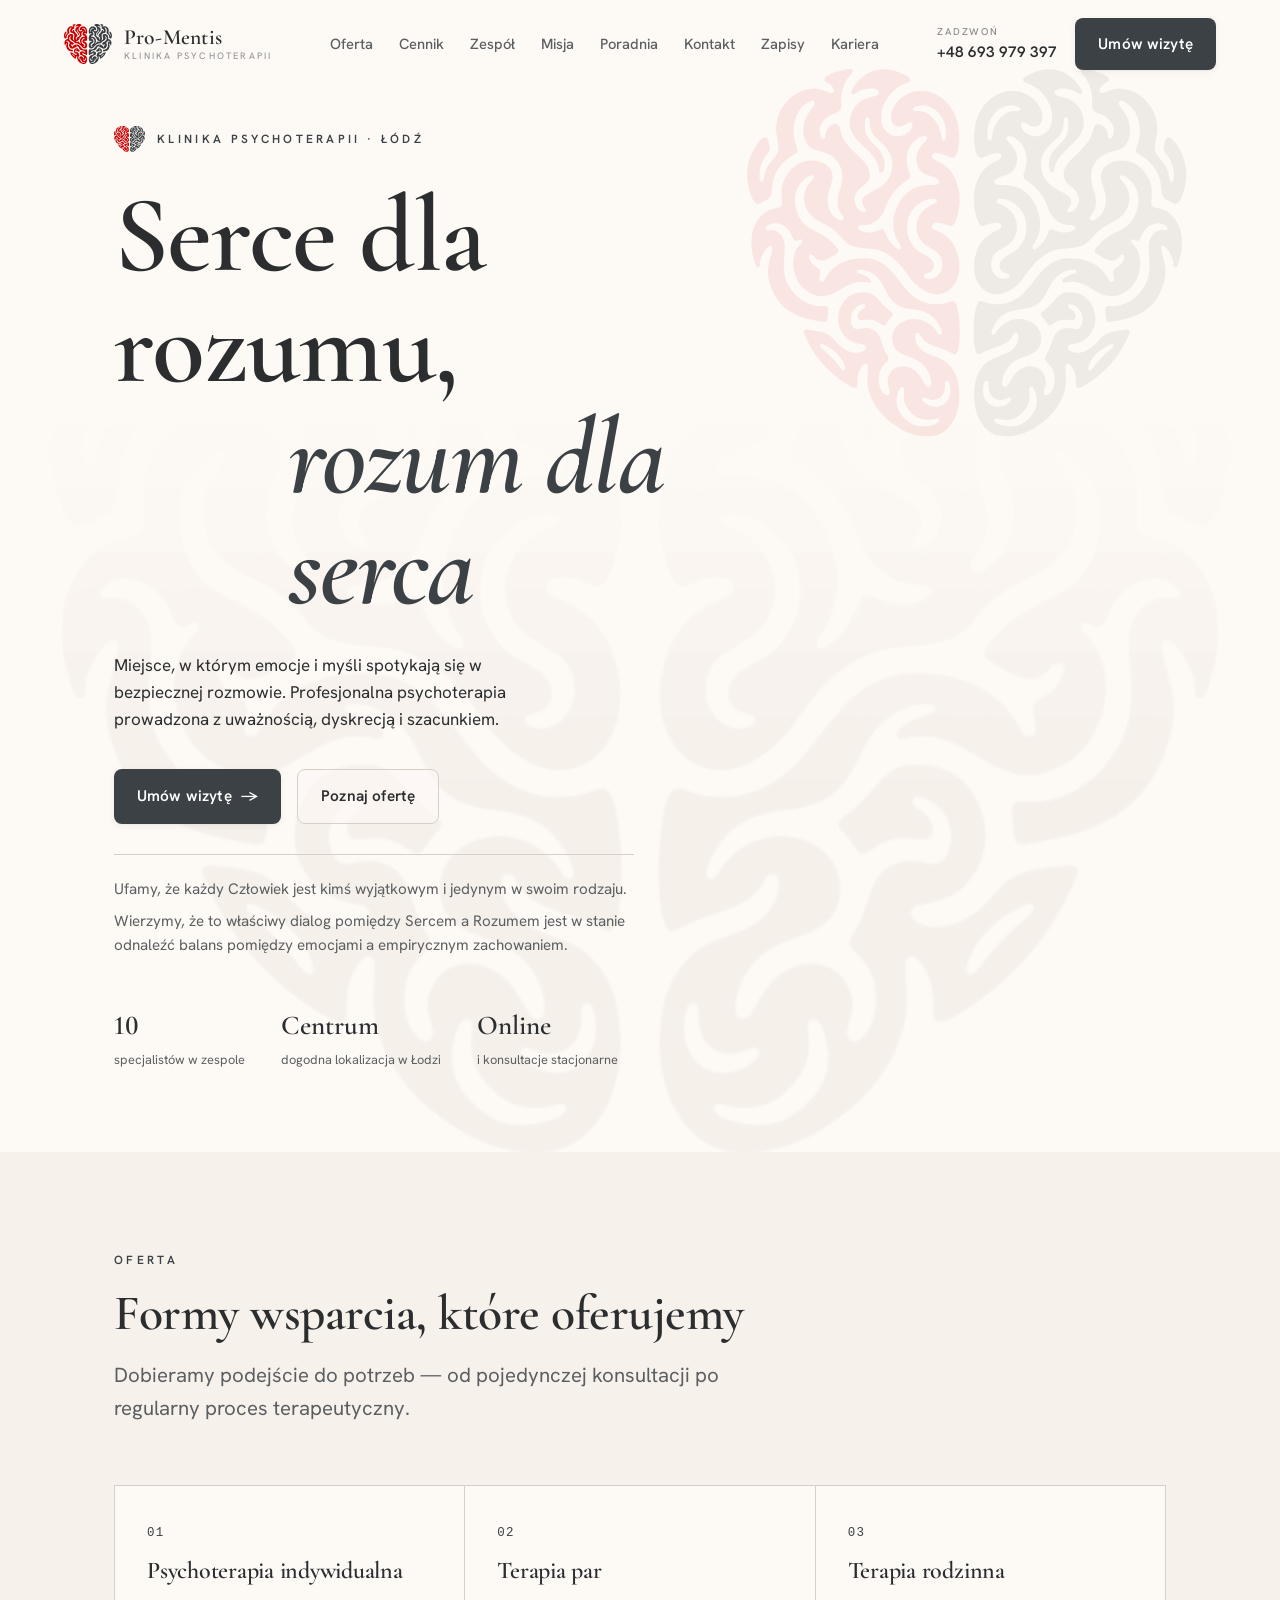
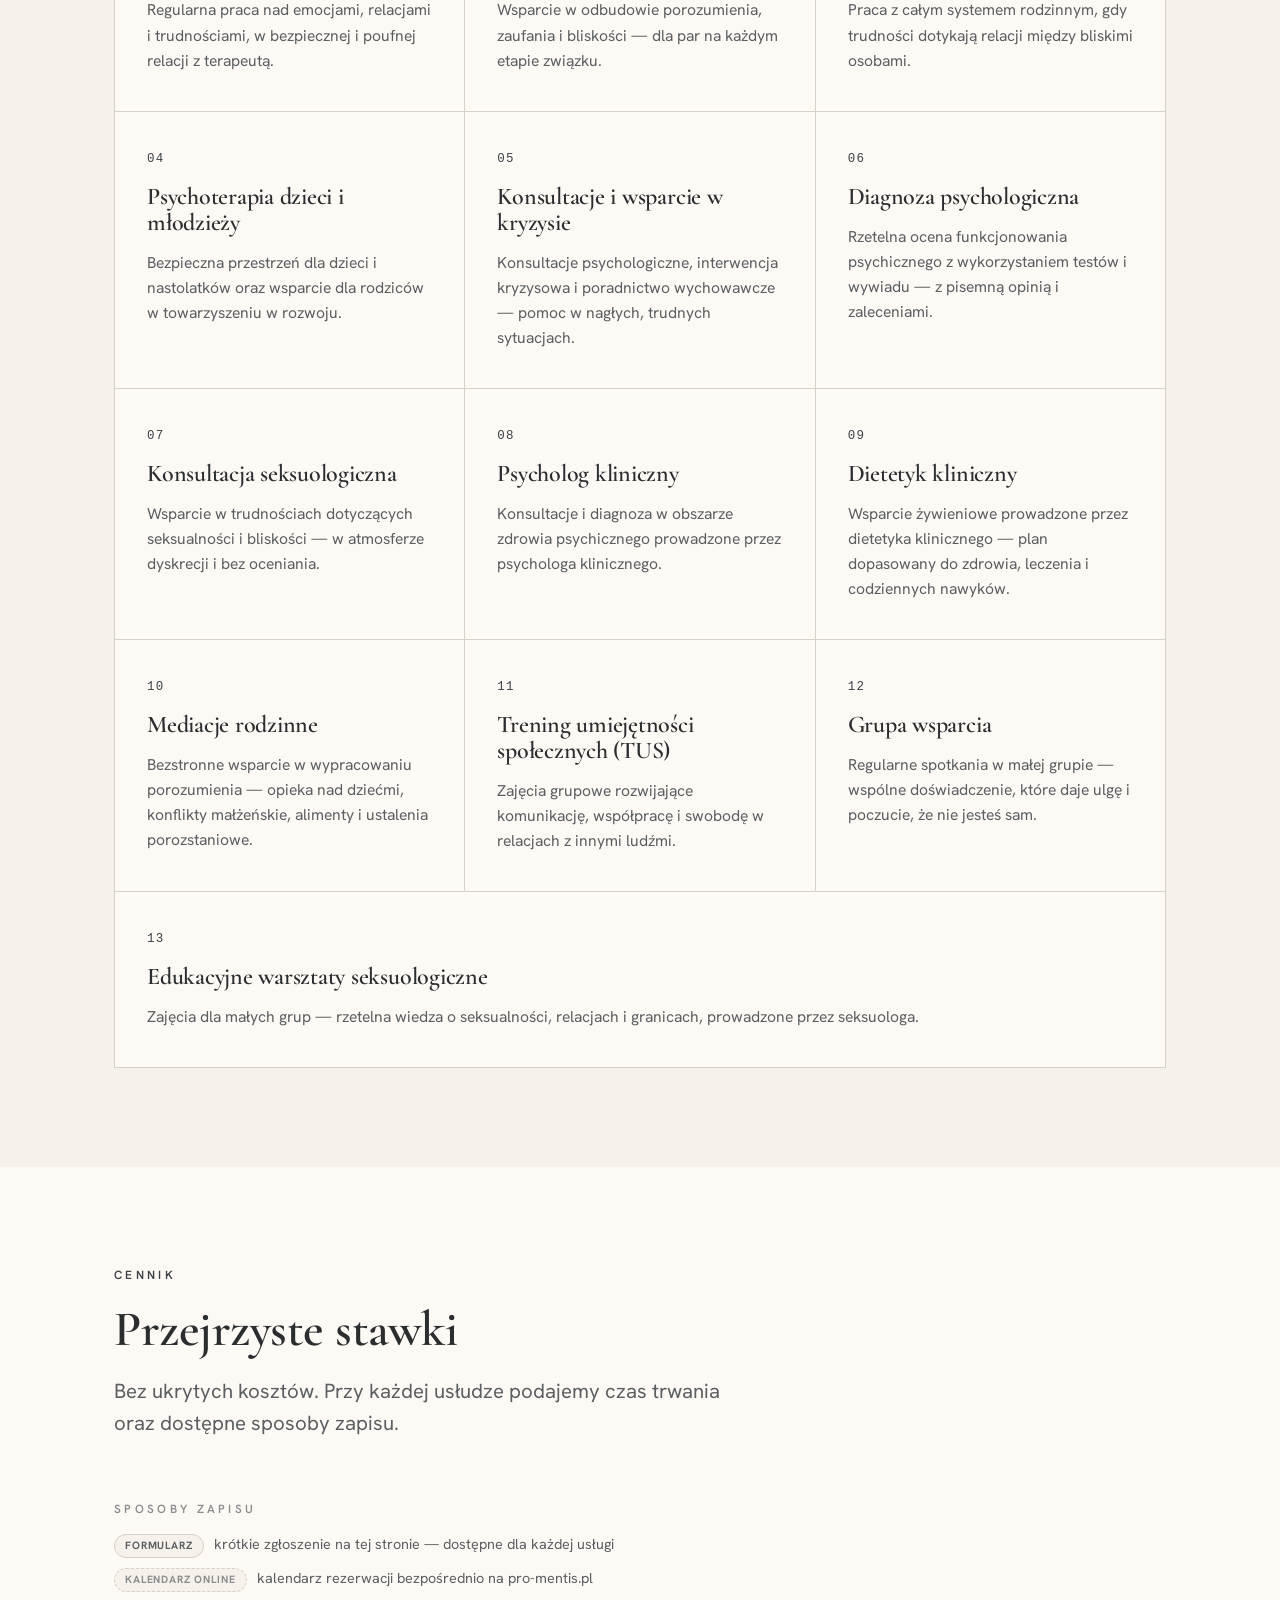
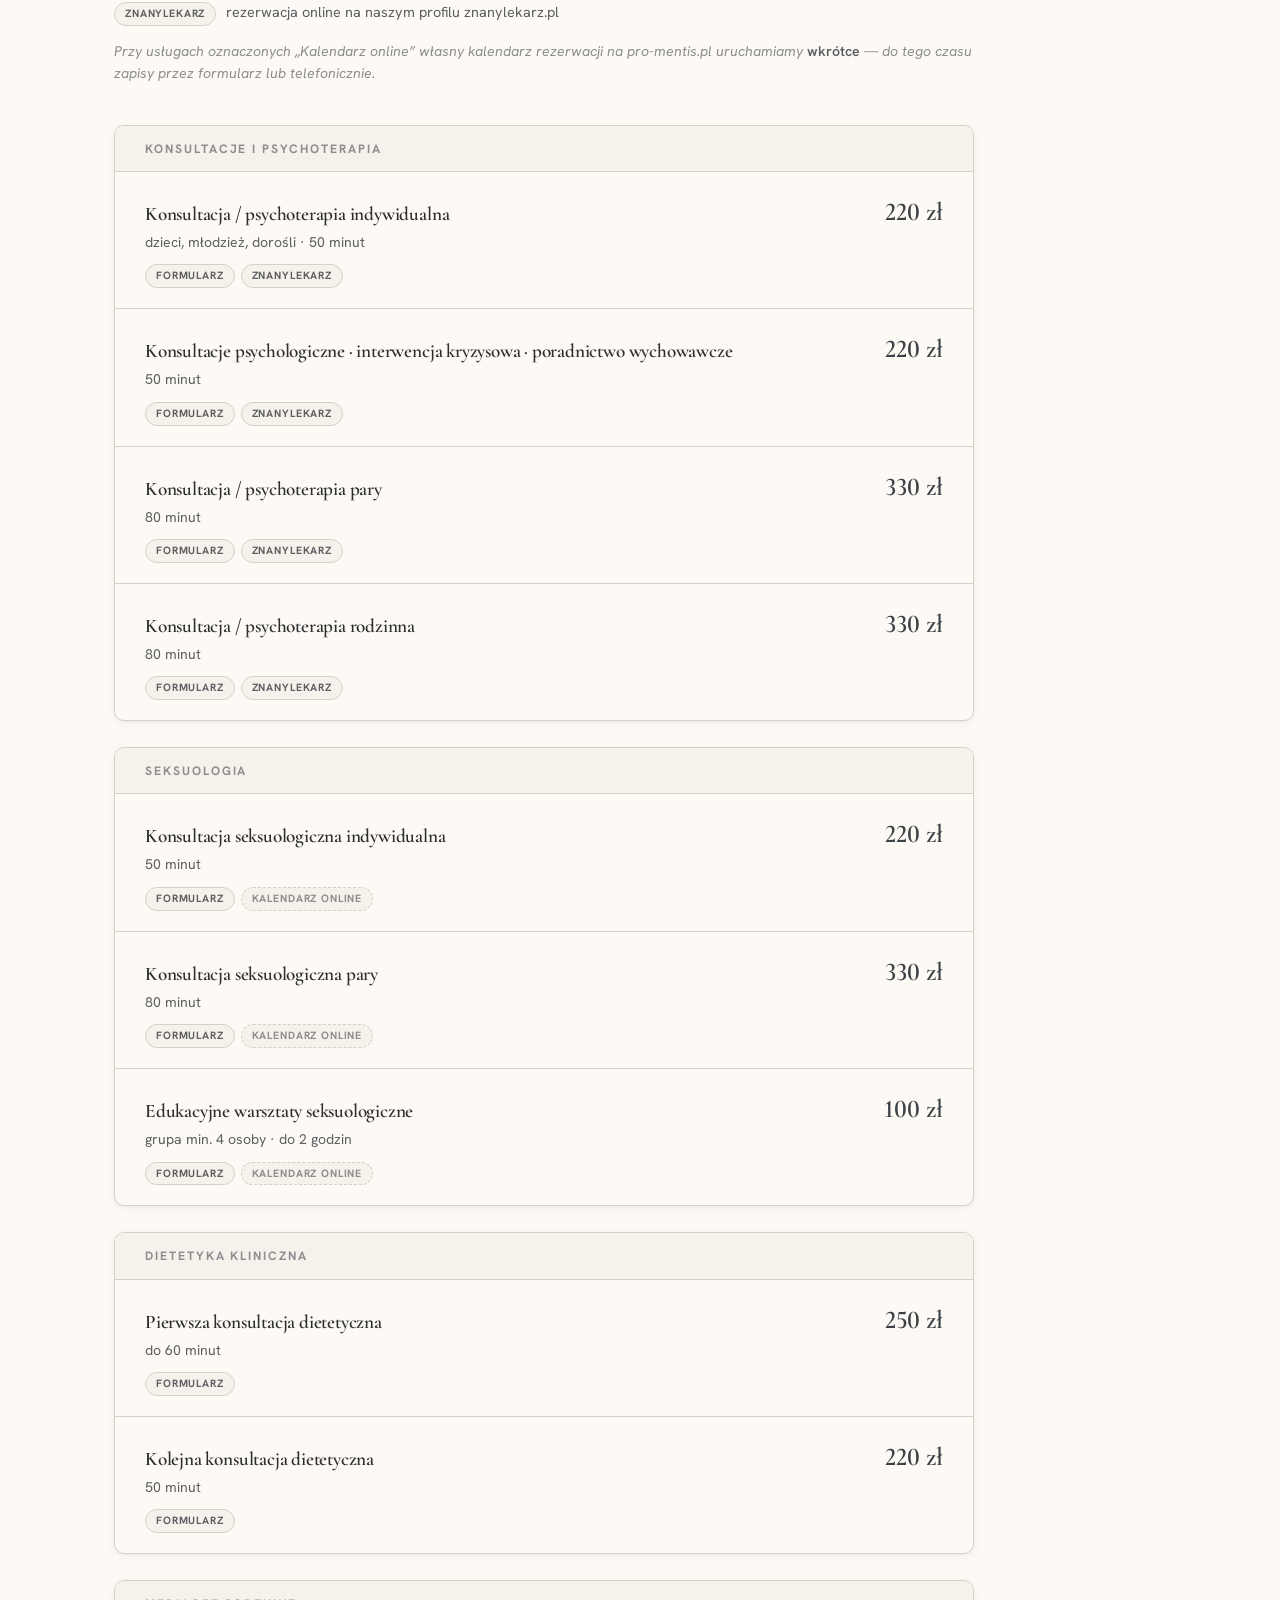
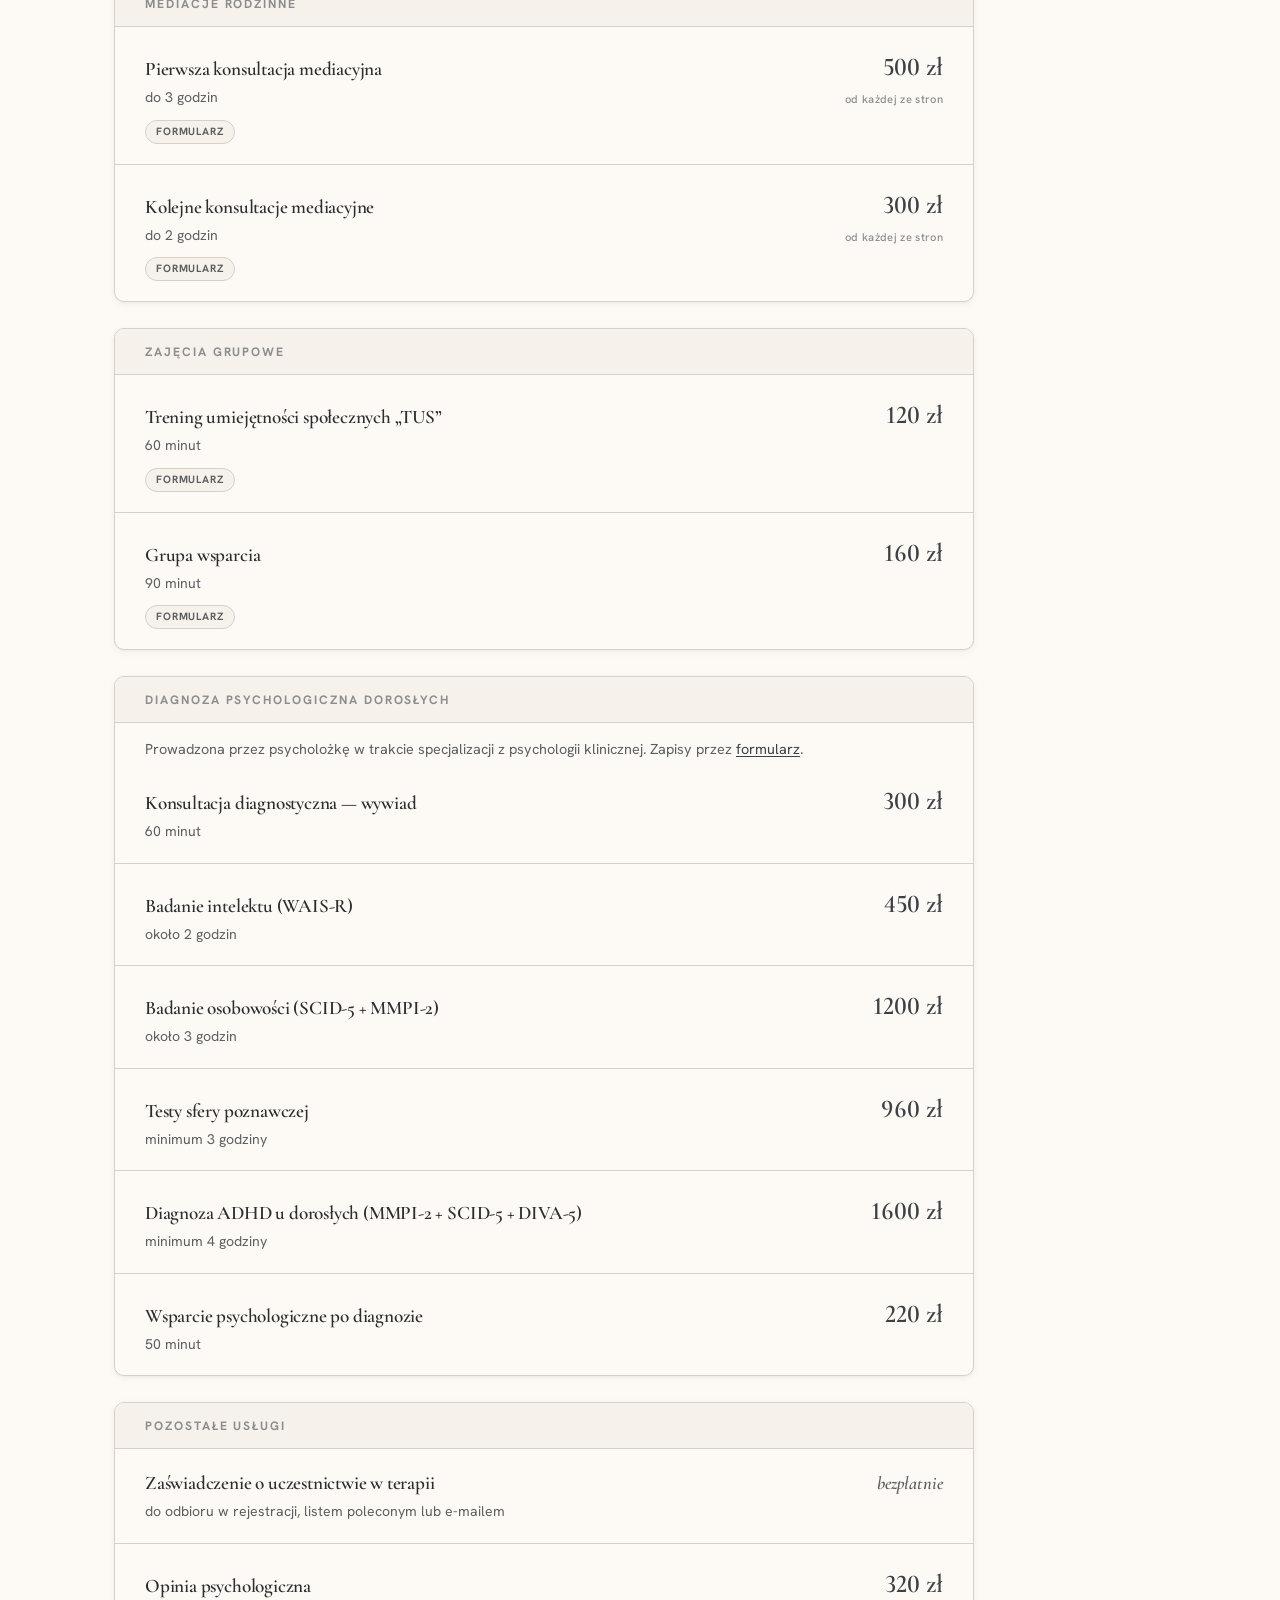
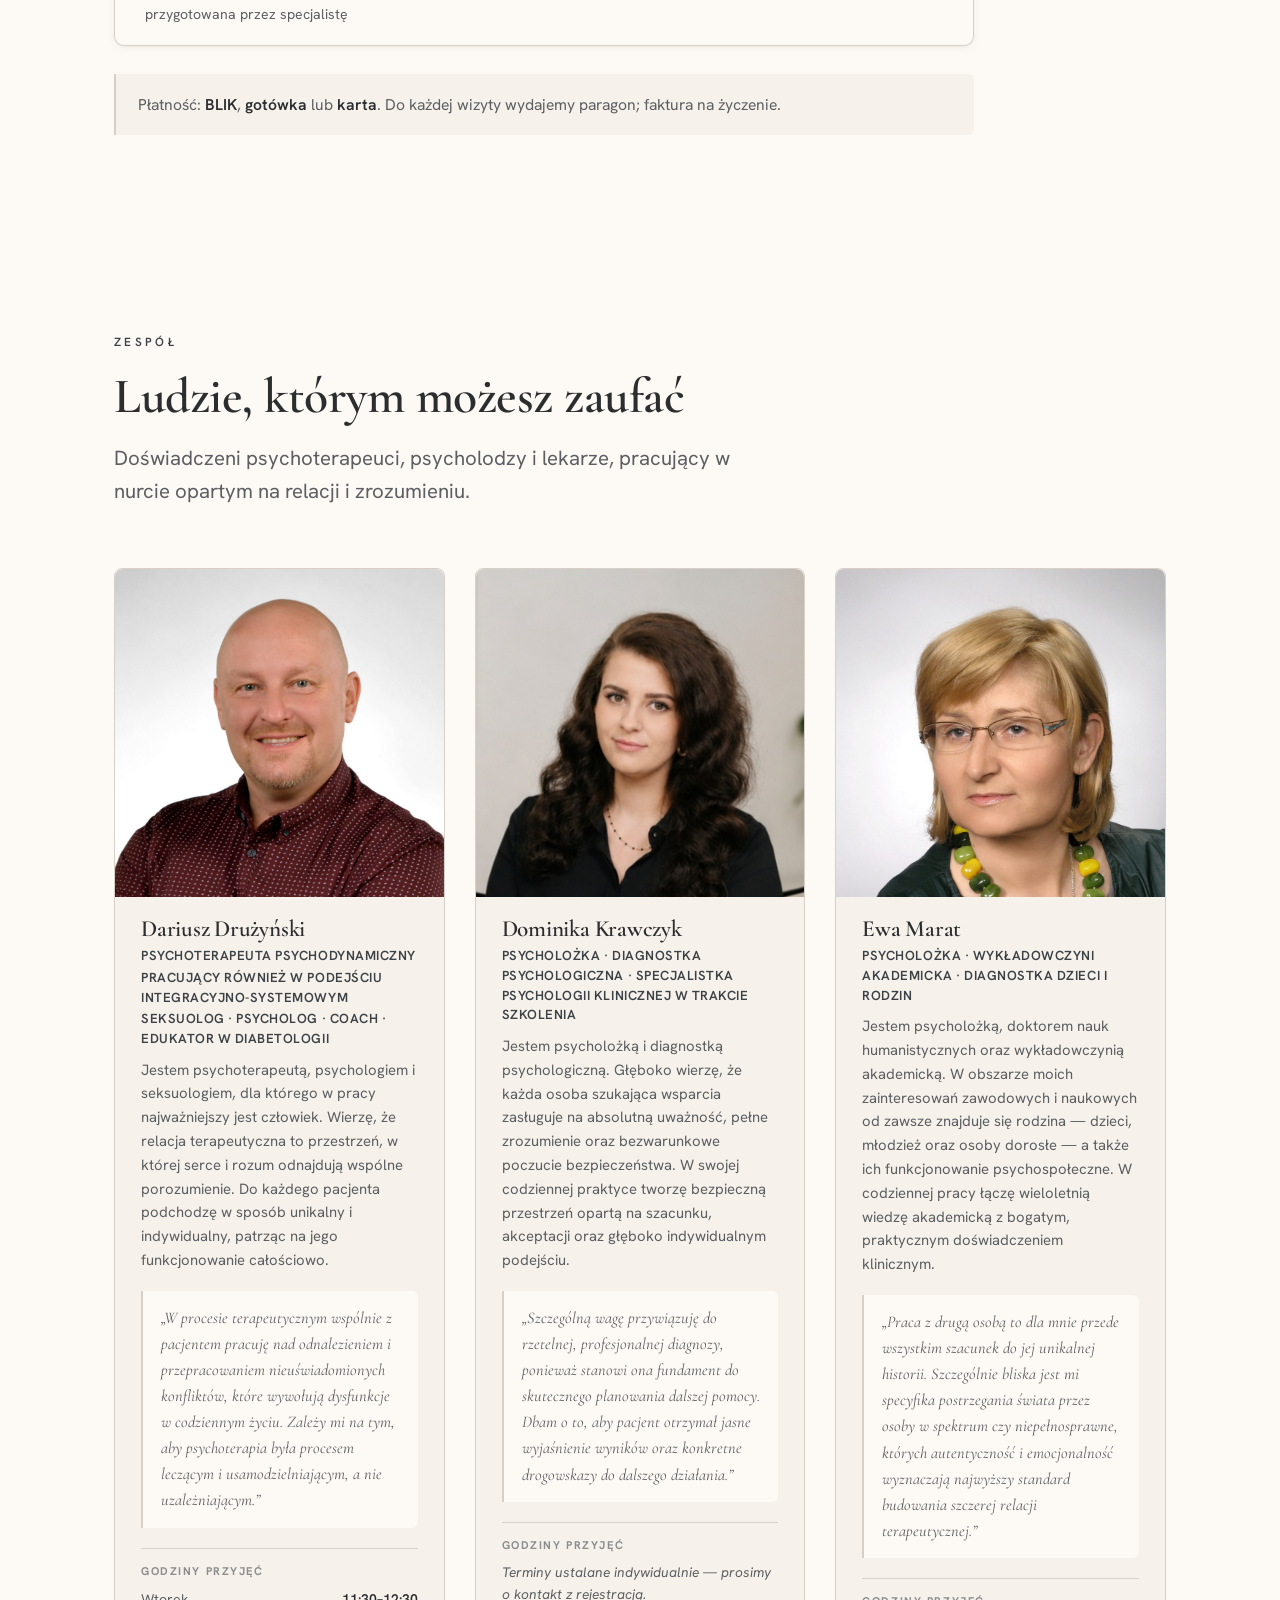
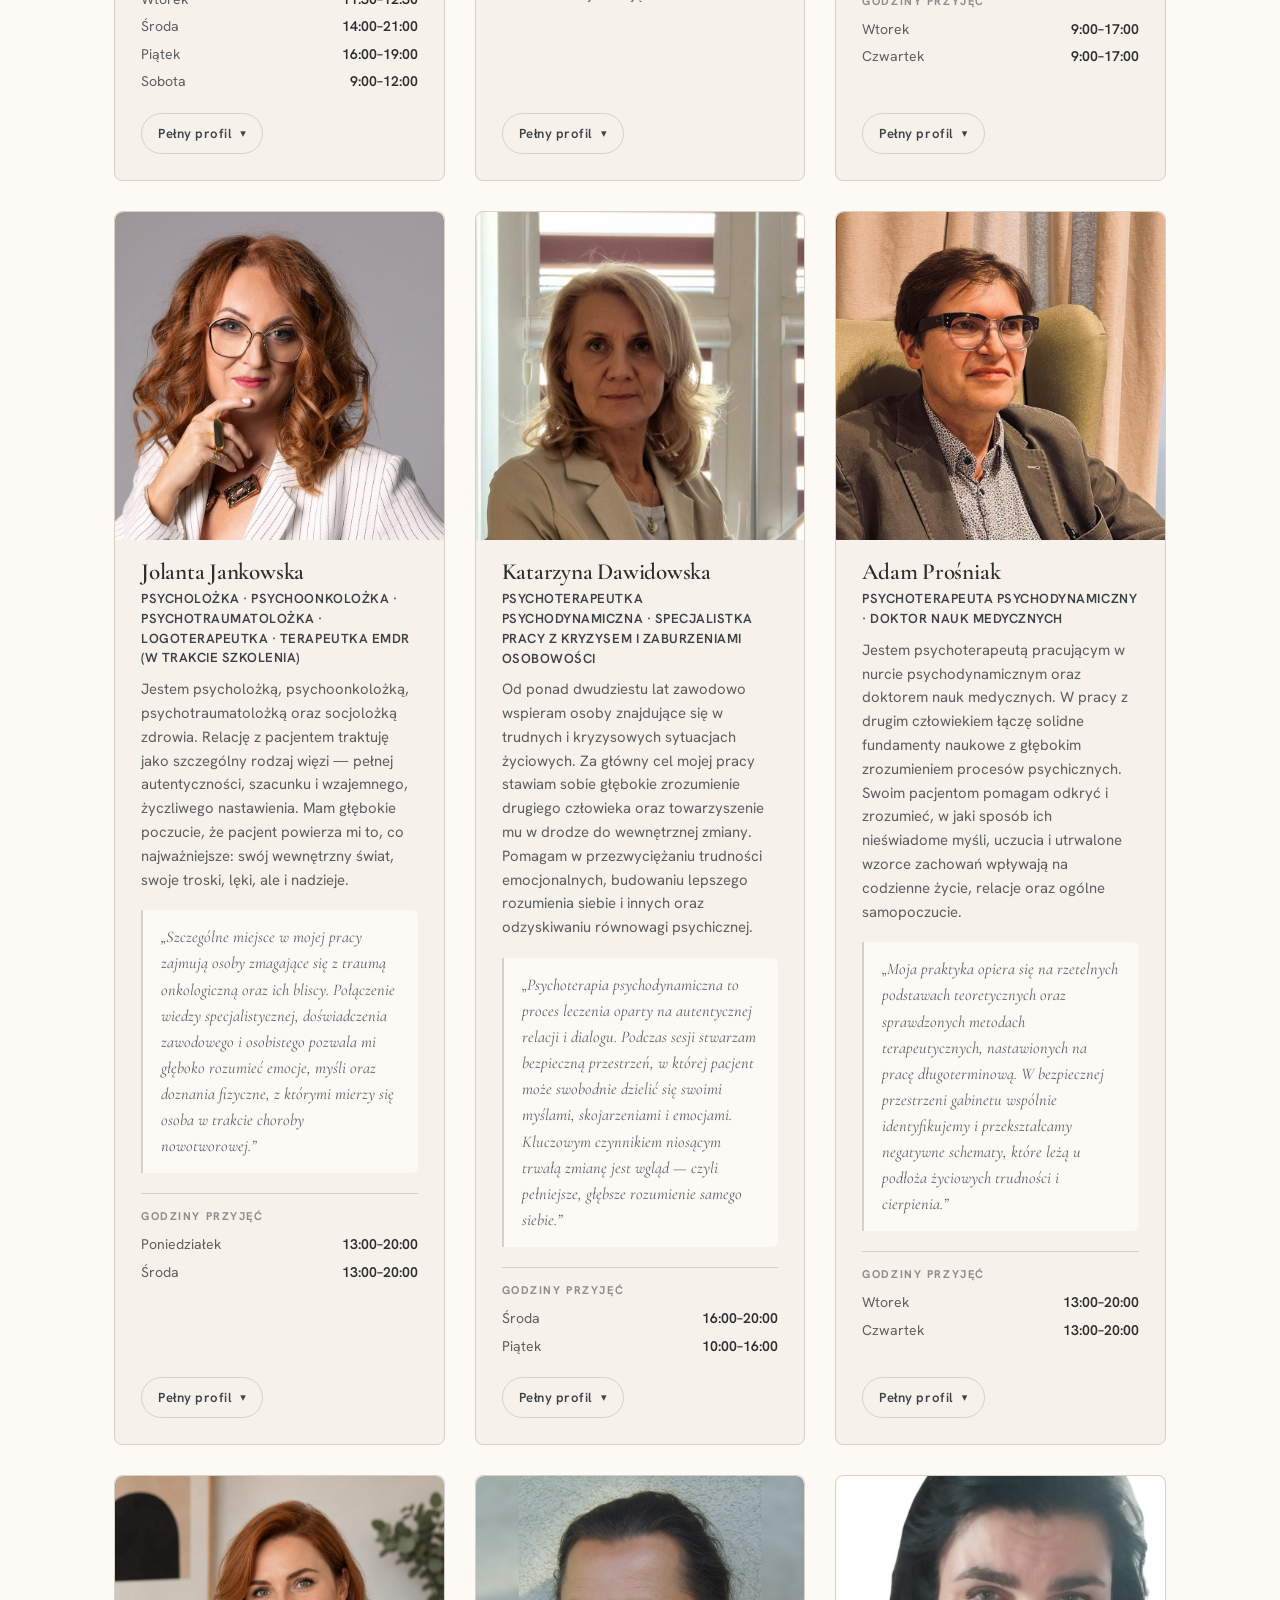
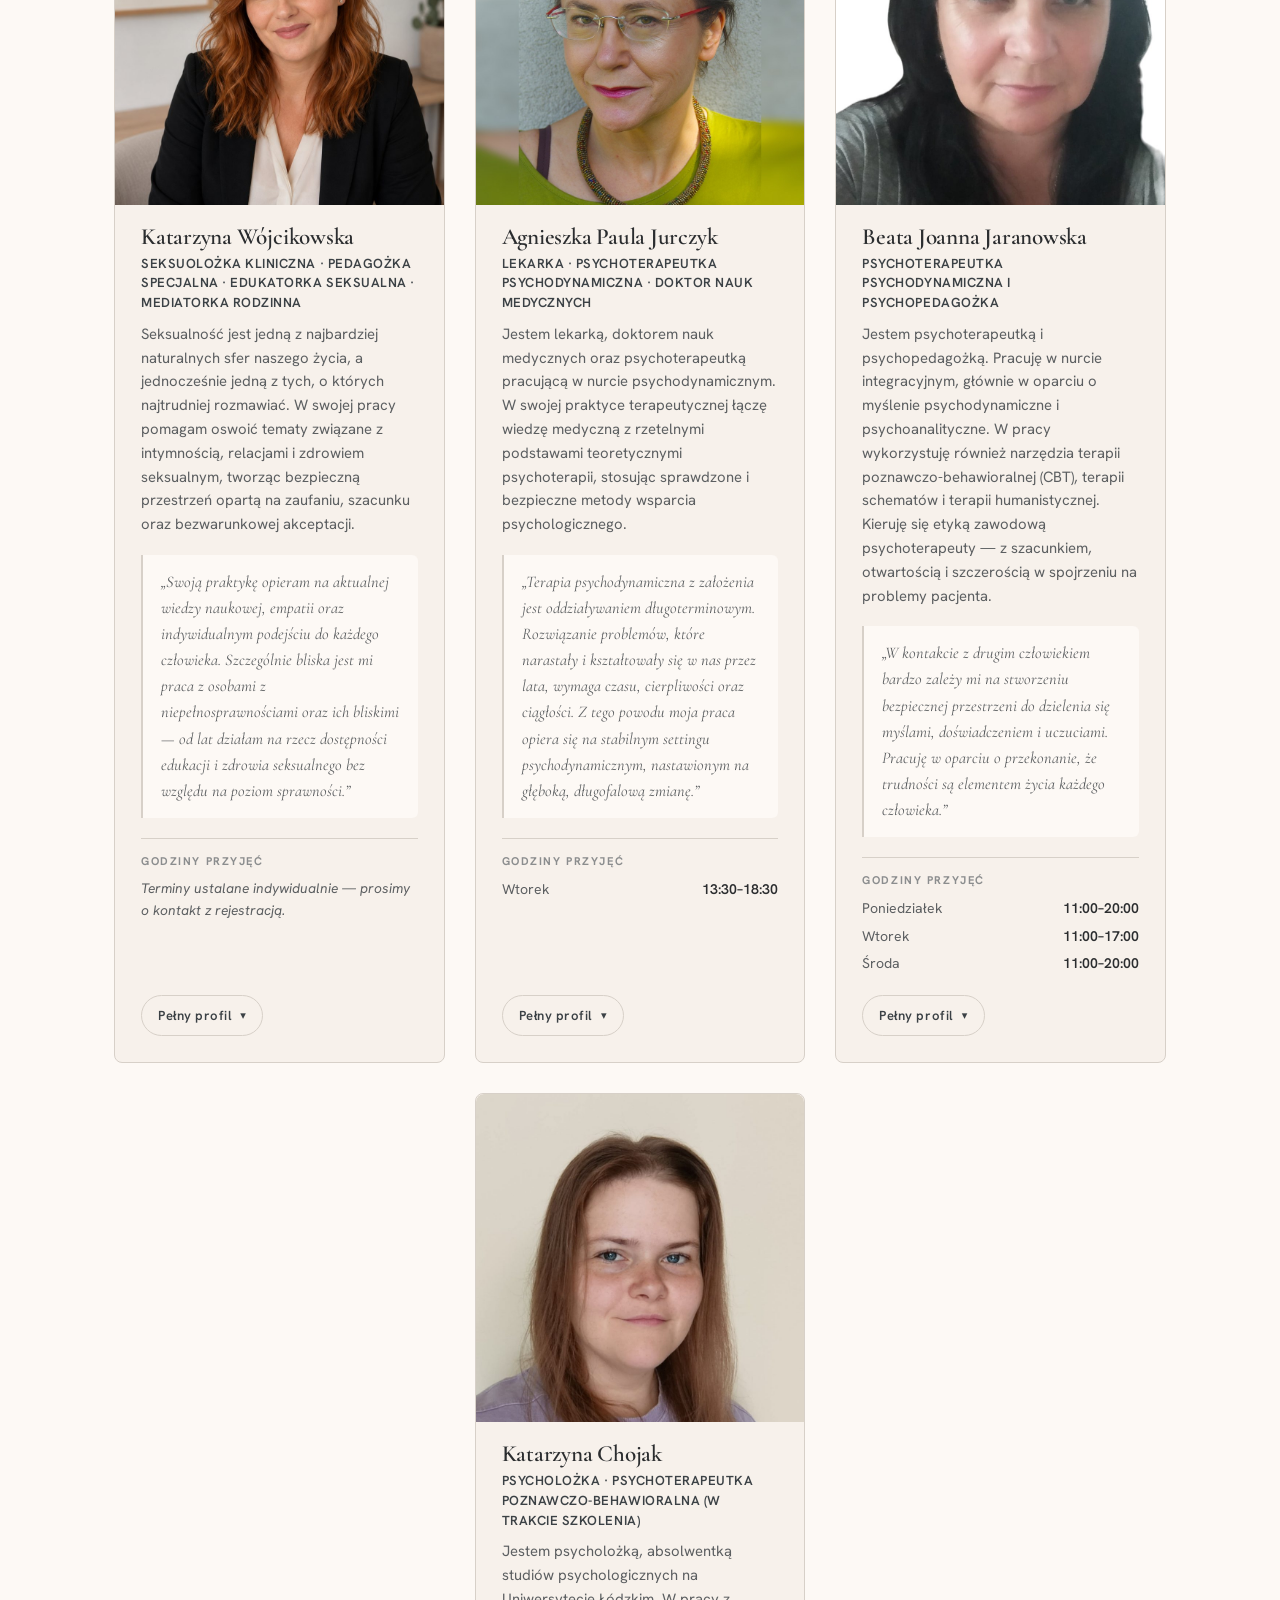
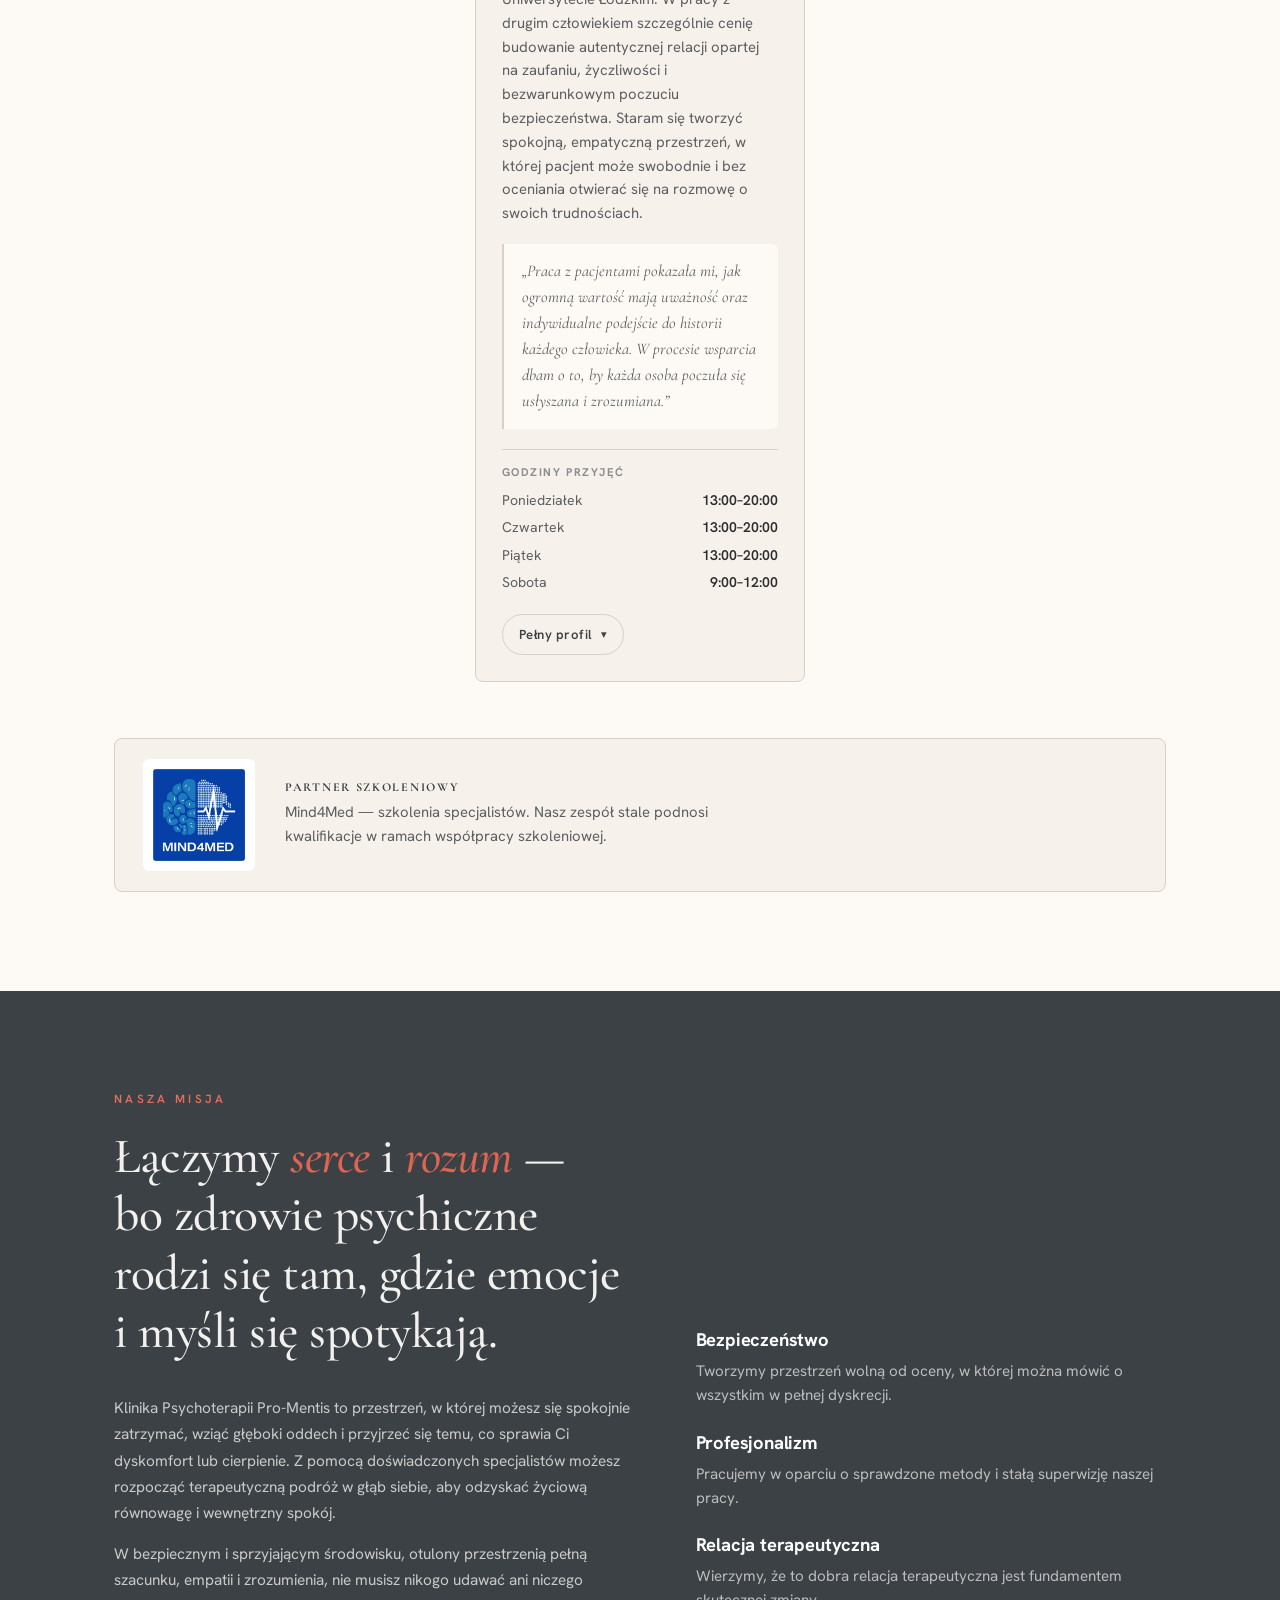
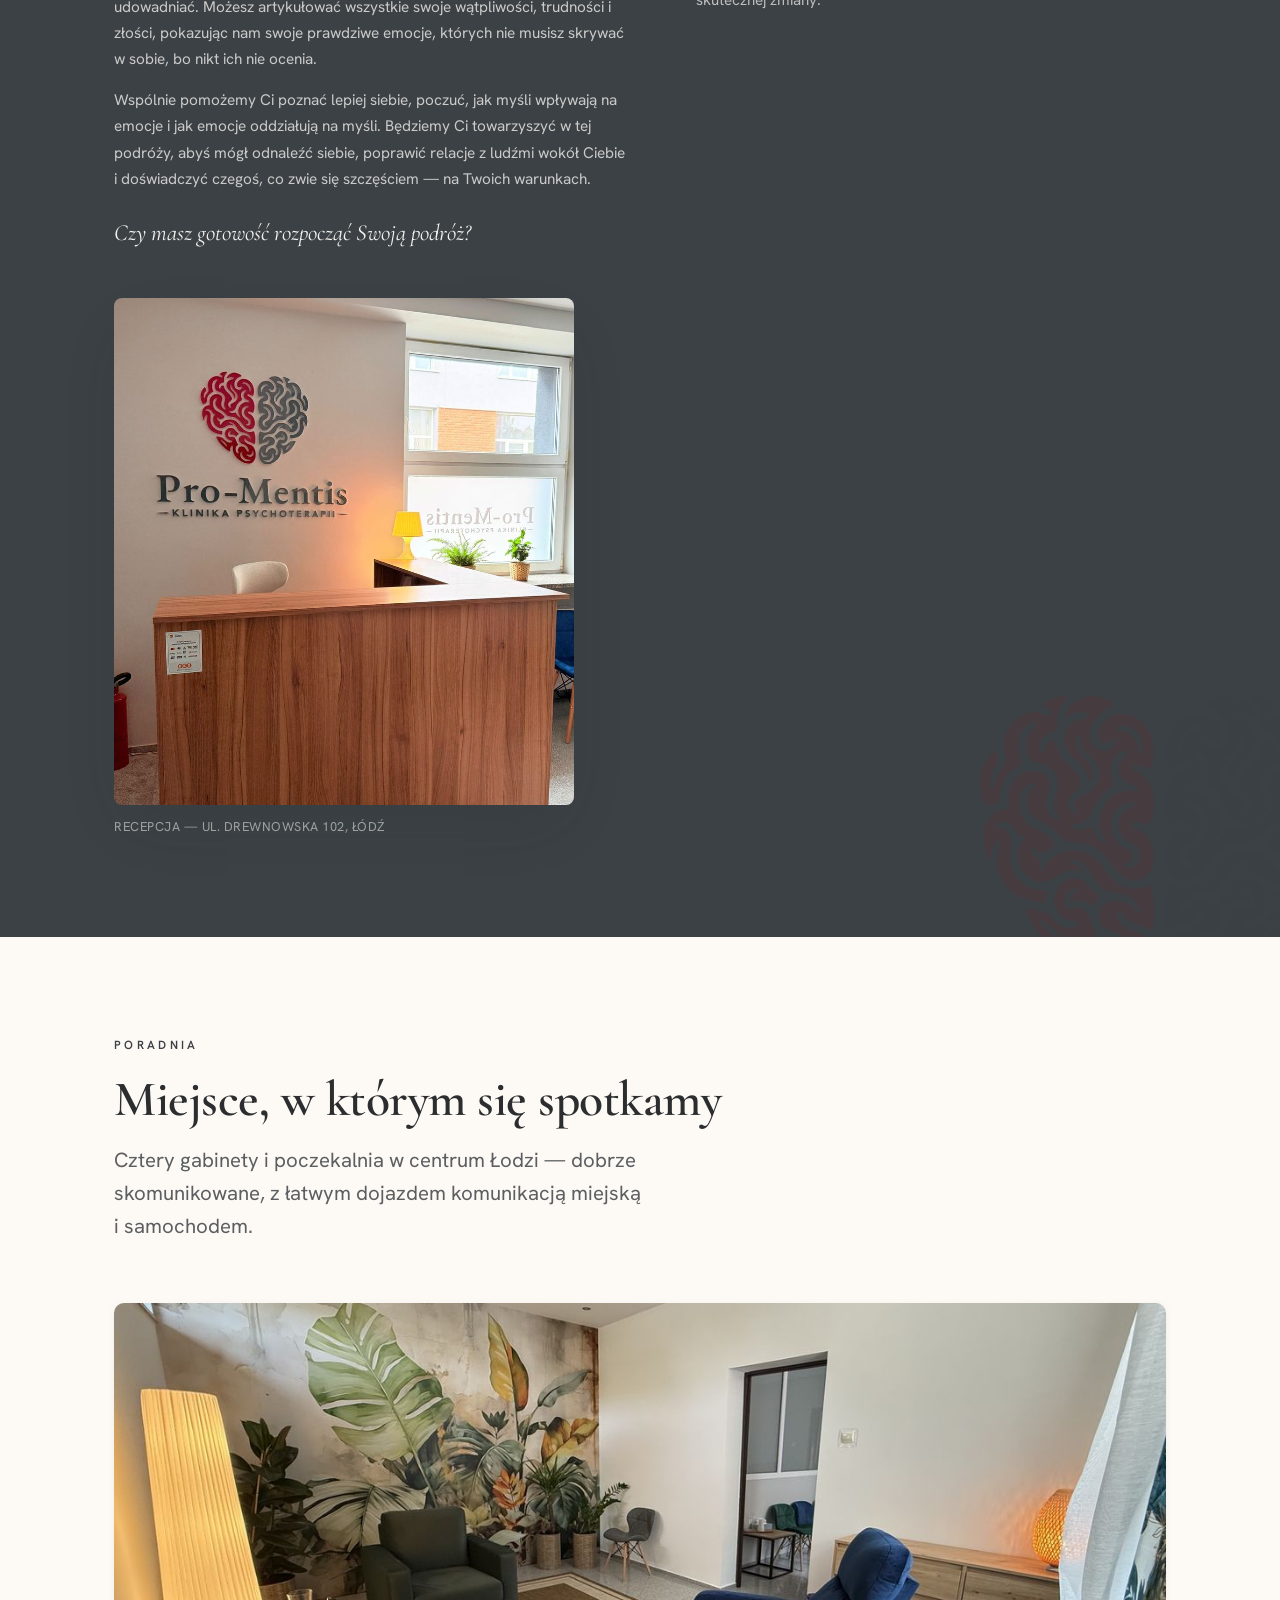
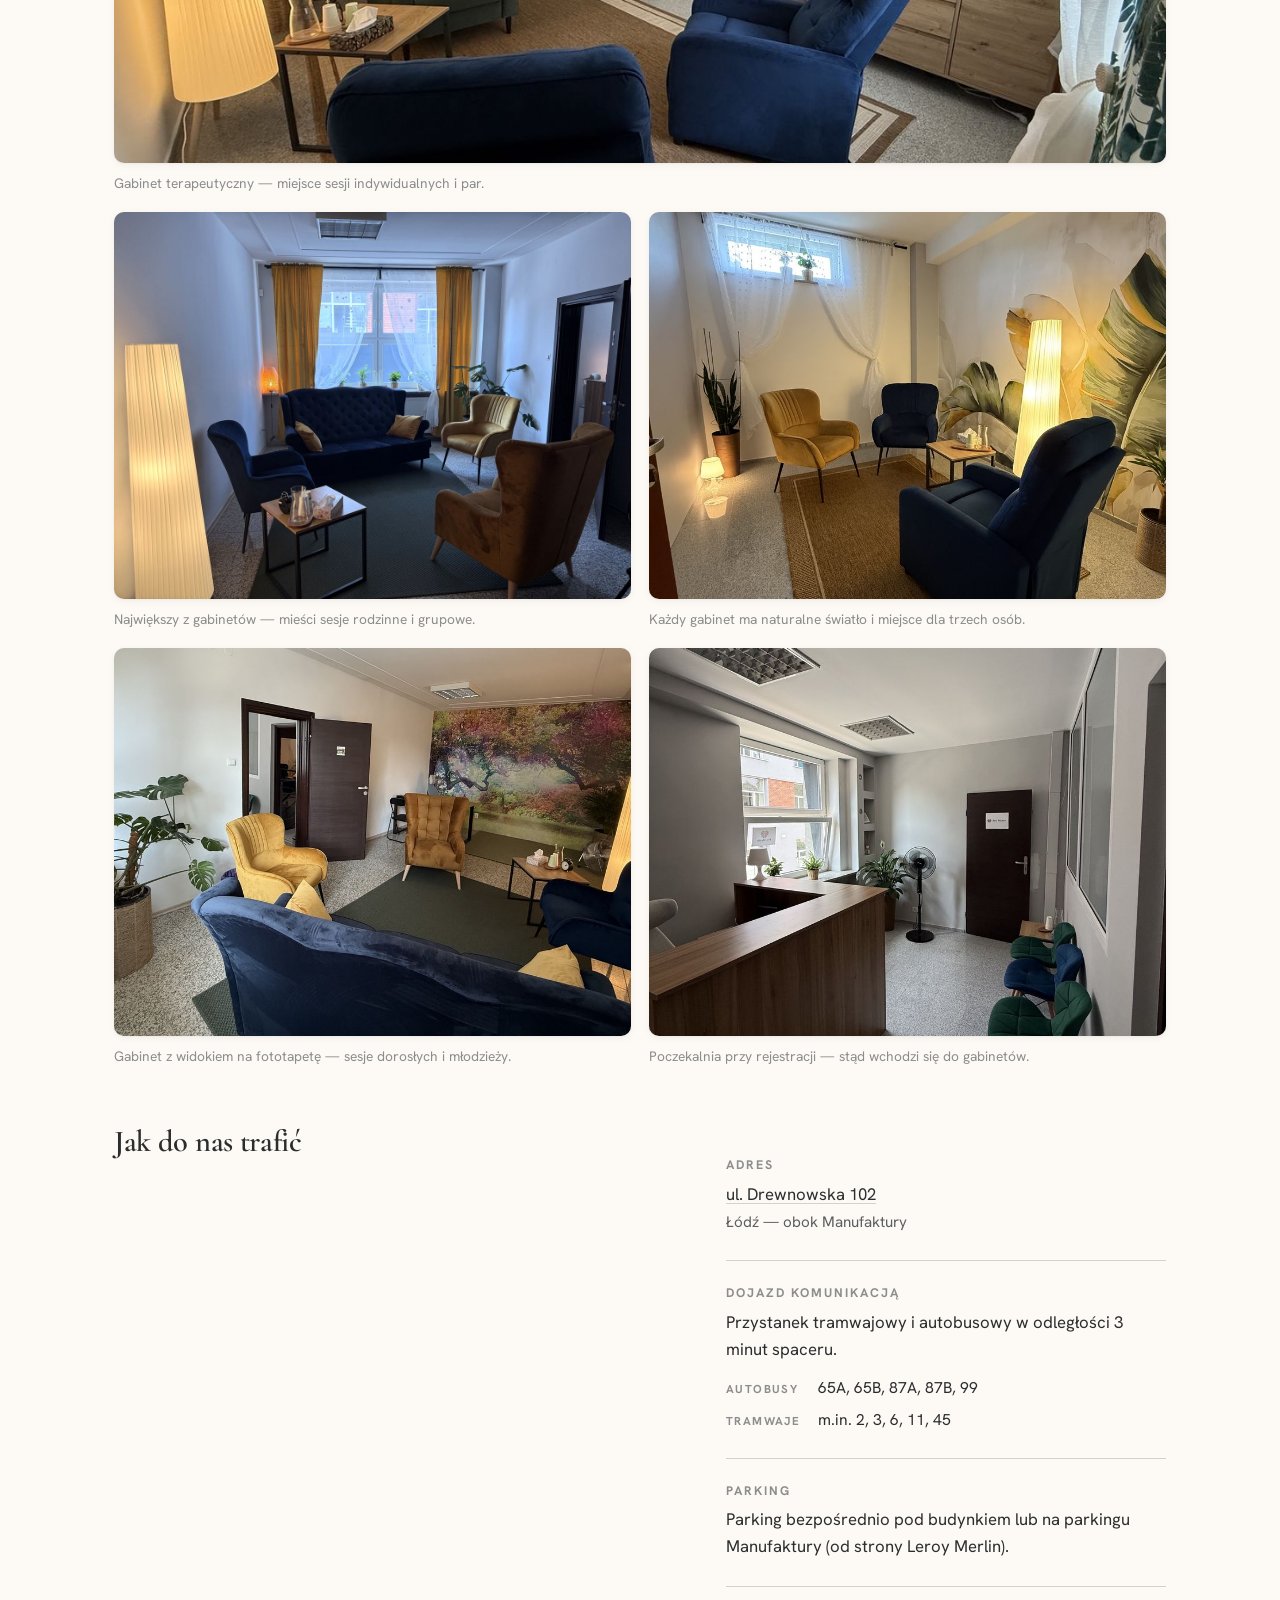
==== commit a9c0bdd6: "Runda 5 feedbacku: wybór sposobu zapisu, Poradnia ze zdjęciami, Kariera Treść: - Katarzyna Dawidowsk" ====
--- a/index.html
+++ b/index.html
@@ -16,8 +16,13 @@
 <link rel="preconnect" href="https://fonts.googleapis.com">
 <link rel="preconnect" href="https://fonts.gstatic.com" crossorigin>
 <link href="https://fonts.googleapis.com/css2?family=Cormorant+Garamond:ital,wght@0,500;0,600;0,700;1,500;1,600&family=Lora:ital,wght@0,500;0,600;1,500&family=Playfair+Display:ital,wght@0,600;0,700;1,600&family=Hanken+Grotesk:wght@400;500;600;700&family=Mulish:wght@400;500;600;700&family=Work+Sans:wght@400;500;600;700&display=swap" rel="stylesheet">
-<link rel="stylesheet" href="assets/css/styles.css">
-<link rel="stylesheet" href="assets/css/variants.css">
+<link rel="stylesheet" href="assets/css/styles.css?v=3">
+<link rel="stylesheet" href="assets/css/variants.css?v=3">
+<script>
+/* Włącza animacje wejścia dopiero, gdy JS działa. Przy wyłączonym lub
+   zablokowanym JS klasa się nie pojawi i cała treść zostaje widoczna. */
+document.documentElement.className += ' js-anim';
+</script>
 </head>
 <body>
 
@@ -37,9 +42,10 @@
       <a href="#cennik">Cennik</a>
       <a href="#zespol">Zespół</a>
       <a href="#misja">Misja</a>
-      <a href="#dojazd">Jak dojechać</a>
+      <a href="#dojazd">Poradnia</a>
       <a href="#kontakt">Kontakt</a>
       <a href="#zapisy">Zapisy</a>
+      <a href="kariera.html">Kariera</a>
     </div>
     <a class="nav-phone" href="tel:+48693979397">Zadzwoń: +48 693 979 397</a>
   </nav>
@@ -48,7 +54,7 @@
     <a class="phone-link" href="tel:+48693979397">
       <span class="phone-text"><small>Zadzwoń</small>+48 693 979 397</span>
     </a>
-    <a class="btn btn-primary" href="#zapisy">Umów wizytę</a>
+    <a class="btn btn-primary" data-book href="#zapisy">Umów wizytę</a>
     <button class="menu-toggle" type="button" aria-label="Menu nawigacji" aria-expanded="false" aria-controls="nav-main">
       <span></span><span></span><span></span>
     </button>
@@ -75,8 +81,12 @@
           Profesjonalna psychoterapia prowadzona z uważnością, dyskrecją i szacunkiem.
         </p>
         <div class="hero-actions">
-          <a class="btn btn-primary" href="#zapisy">Umów wizytę <span class="arrow">→</span></a>
+          <a class="btn btn-primary" data-book href="#zapisy">Umów wizytę <span class="arrow">→</span></a>
           <a class="btn btn-ghost" href="#oferta">Poznaj ofertę</a>
+        </div>
+        <div class="hero-credo">
+          <p>Ufamy, że każdy Człowiek jest kimś wyjątkowym i jedynym w swoim rodzaju.</p>
+          <p>Wierzymy, że to właściwy dialog pomiędzy Sercem a Rozumem jest w stanie odnaleźć balans pomiędzy emocjami a empirycznym zachowaniem.</p>
         </div>
         <div class="hero-meta">
           <div class="mi"><b>10</b><span>specjalistów w zespole</span></div>
@@ -393,12 +403,16 @@
       <h2 class="section-title">Ludzie, którym możesz zaufać</h2>
       <p class="lede">Doświadczeni psychoterapeuci, psycholodzy i lekarze, pracujący w nurcie opartym na relacji i zrozumieniu.</p>
     </div>
-    <div class="team-grid profiles reveal">
-
-      <article class="member member-detailed">
-        <div class="portrait"><img src="assets/img/team/dariusz-druzynski.jpg" alt="Dariusz Drużyński — psychoterapeuta, psycholog i seksuolog" loading="lazy"></div>
+    <div class="team-grid profiles">
+
+      <article class="member member-detailed reveal" id="spec-dariusz-druzynski">
+        <div class="portrait"><img src="assets/img/team/dariusz-druzynski.jpg" alt="Dariusz Drużyński — psychoterapeuta psychodynamiczny, seksuolog i psycholog" loading="lazy"></div>
         <h3>Dariusz Drużyński</h3>
-        <span class="role">Psychoterapeuta · Psycholog · Seksuolog · Coach</span>
+        <span class="role role-stacked">
+          <span>Psychoterapeuta psychodynamiczny</span>
+          <span>pracujący również w podejściu integracyjno-systemowym</span>
+          <span>Seksuolog · Psycholog · Coach · Edukator w diabetologii</span>
+        </span>
         <p>Jestem psychoterapeutą, psychologiem i seksuologiem, dla którego w pracy najważniejszy jest człowiek. Wierzę, że relacja terapeutyczna to przestrzeń, w której serce i rozum odnajdują wspólne porozumienie. Do każdego pacjenta podchodzę w sposób unikalny i indywidualny, patrząc na jego funkcjonowanie całościowo.</p>
         <blockquote class="member-quote">W procesie terapeutycznym wspólnie z pacjentem pracuję nad odnalezieniem i przepracowaniem nieuświadomionych konfliktów, które wywołują dysfunkcje w codziennym życiu. Zależy mi na tym, aby psychoterapia była procesem leczącym i usamodzielniającym, a nie uzależniającym.</blockquote>
         <div class="member-hours">
@@ -413,6 +427,7 @@
         <details class="member-more">
           <summary>Pełny profil</summary>
           <div class="member-more-body">
+            <p>W swojej pracy łączę perspektywę psychologiczną, psychoterapeutyczną, seksuologiczną oraz edukację w obszarze diabetologii, indywidualizując podejście do potrzeb i oczekiwań każdego pacjenta. Towarzyszę osobom dorosłym oraz młodzieży powyżej 13. roku życia w lepszym rozumieniu siebie, swoich emocji, potrzeb i relacji — szczególnie w momentach kryzysu, zmiany lub trudności, które zaczynają wpływać na ich codzienne funkcjonowanie.</p>
             <p>Główną bazą mojej pracy jest nurt psychodynamiczny. W codziennej praktyce płynnie integruję narzędzia terapii poznawczo-behawioralnej (CBT), humanistycznej, systemowej oraz Terapii Skoncentrowanej na Rozwiązaniach (TSR), dopasowując je do potrzeb pacjenta. Posiadam blisko 16-letnie doświadczenie jako coach i trener umiejętności psychospołecznych, a przez 17 lat wspierałem pacjentów zmagających się z cukrzycą oraz ich bliskich.</p>
             <div class="member-creds">
               <h4>Wykształcenie i kwalifikacje</h4>
@@ -427,13 +442,21 @@
                 <li><b>Gdańskie Centrum Zdrowia</b> — staż na Oddziale Dziennym Psychiatryczno-Rehabilitacyjnym dla Dzieci i Młodzieży.</li>
                 <li><b>SP ZOZ im. dr. Józefa Babińskiego w Łodzi</b> — wolontariat i praca z pacjentami powyżej 16. roku życia.</li>
               </ul>
+              <h4>Obszary wsparcia i specjalizacji</h4>
+              <ul>
+                <li><b>Bliskość, relacje i seksualność</b> — trudności w budowaniu i utrzymywaniu relacji, kryzysy partnerskie, małżeńskie i rodzinne, funkcjonowanie w życiu intymnym, osobista seksualność i orientacja seksualna; konsultacje seksuologiczne, psychoedukacja i edukacja seksualna.</li>
+                <li><b>Zaburzenia nastroju i lękowe</b> — obniżony nastrój, lęk, przewlekły stres, wahania nastroju, poczucie pustki.</li>
+                <li><b>Samoocena i akceptacja siebie</b> — obniżona samoocena i trudności w akceptacji siebie.</li>
+                <li><b>Kryzys, żałoba i zmiana życiowa</b> — sytuacje kryzysowe, żałoba, trudności wychowawcze oraz momenty istotnych zmian życiowych.</li>
+                <li><b>Choroby przewlekłe, w szczególności cukrzyca</b> — wpływ choroby przewlekłej na emocje, relacje i codzienne funkcjonowanie; wsparcie psychospołeczne łączące wiedzę z psychologii, psychoterapii i diabetologii.</li>
+              </ul>
             </div>
             <p class="member-superv">Moja praca podlega stałej, regularnej superwizji u certyfikowanych superwizorów Polskiego Towarzystwa Psychiatrycznego, co gwarantuje pełne bezpieczeństwo i najwyższy standard etyki zawodowej.</p>
           </div>
         </details>
       </article>
 
-      <article class="member member-detailed">
+      <article class="member member-detailed reveal" id="spec-dominika-krawczyk">
         <div class="portrait"><img src="assets/img/team/dominika-krawczyk.jpg" alt="Dominika Krawczyk — psycholożka i diagnostka psychologiczna" loading="lazy"></div>
         <h3>Dominika Krawczyk</h3>
         <span class="role">Psycholożka · Diagnostka psychologiczna · Specjalistka psychologii klinicznej w trakcie szkolenia</span>
@@ -472,7 +495,7 @@
         </details>
       </article>
 
-      <article class="member member-detailed">
+      <article class="member member-detailed reveal" id="spec-ewa-marat">
         <div class="portrait"><img src="assets/img/team/ewa-marat.jpg" alt="Ewa Marat — psycholożka, doktor nauk humanistycznych" loading="lazy"></div>
         <h3>Ewa Marat</h3>
         <span class="role">Psycholożka · Wykładowczyni akademicka · Diagnostka dzieci i rodzin</span>
@@ -517,7 +540,7 @@
         </details>
       </article>
 
-      <article class="member member-detailed">
+      <article class="member member-detailed reveal" id="spec-jolanta-jankowska">
         <div class="portrait"><img src="assets/img/team/jolanta-jankowska.jpg" alt="Jolanta Jankowska — psycholożka, psychoonkolożka i psychotraumatolożka" loading="lazy"></div>
         <h3>Jolanta Jankowska</h3>
         <span class="role">Psycholożka · Psychoonkolożka · Psychotraumatolożka · Logoterapeutka · Terapeutka EMDR (w trakcie szkolenia)</span>
@@ -562,7 +585,7 @@
         </details>
       </article>
 
-      <article class="member member-detailed">
+      <article class="member member-detailed reveal" id="spec-katarzyna-dawidowska">
         <div class="portrait"><img src="assets/img/team/katarzyna-dawidowska.jpg" alt="Katarzyna Dawidowska — psychoterapeutka psychodynamiczna" loading="lazy"></div>
         <h3>Katarzyna Dawidowska</h3>
         <span class="role">Psychoterapeutka psychodynamiczna · Specjalistka pracy z kryzysem i zaburzeniami osobowości</span>
@@ -571,8 +594,8 @@
         <div class="member-hours">
           <h4>Godziny przyjęć</h4>
           <ul>
-            <li><span>Środa</span><b>12:00–20:00</b></li>
-            <li><span>Piątek</span><b>16:00–20:00</b></li>
+            <li><span>Środa</span><b>16:00–20:00</b></li>
+            <li><span>Piątek</span><b>10:00–16:00</b></li>
           </ul>
         </div>
         <details class="member-more">
@@ -608,7 +631,7 @@
         </details>
       </article>
 
-      <article class="member member-detailed">
+      <article class="member member-detailed reveal" id="spec-adam-prosniak">
         <div class="portrait"><img src="assets/img/team/adam-prosniak.jpg" alt="Adam Prośniak — psychoterapeuta psychodynamiczny, doktor nauk medycznych" loading="lazy"></div>
         <h3>Adam Prośniak</h3>
         <span class="role">Psychoterapeuta psychodynamiczny · Doktor nauk medycznych</span>
@@ -651,7 +674,7 @@
         </details>
       </article>
 
-      <article class="member member-detailed">
+      <article class="member member-detailed reveal" id="spec-katarzyna-wojcikowska">
         <div class="portrait"><img src="assets/img/team/katarzyna-wojcikowska.jpg" alt="Katarzyna Wójcikowska — seksuolożka kliniczna, pedagożka specjalna, mediatorka rodzinna" loading="lazy"></div>
         <h3>Katarzyna Wójcikowska</h3>
         <span class="role">Seksuolożka kliniczna · Pedagożka specjalna · Edukatorka seksualna · Mediatorka rodzinna</span>
@@ -694,7 +717,7 @@
         </details>
       </article>
 
-      <article class="member member-detailed">
+      <article class="member member-detailed reveal" id="spec-agnieszka-jurczyk">
         <div class="portrait"><img src="assets/img/team/agnieszka-jurczyk.jpg" alt="Agnieszka Paula Jurczyk — lekarka, psychoterapeutka psychodynamiczna, doktor nauk medycznych" loading="lazy"></div>
         <h3>Agnieszka Paula Jurczyk</h3>
         <span class="role">Lekarka · Psychoterapeutka psychodynamiczna · Doktor nauk medycznych</span>
@@ -736,12 +759,12 @@
         </details>
       </article>
 
-      <article class="member member-detailed">
-        <div class="portrait"><img src="assets/img/team/beata-jaranowska.jpg" alt="Beata Joanna Jaranowska — psychoterapeutka w trakcie szkolenia klinicznego" loading="lazy"></div>
+      <article class="member member-detailed reveal" id="spec-beata-jaranowska">
+        <div class="portrait"><img src="assets/img/team/beata-jaranowska.jpg" alt="Beata Joanna Jaranowska — psychoterapeutka psychodynamiczna i psychopedagożka" loading="lazy"></div>
         <h3>Beata Joanna Jaranowska</h3>
-        <span class="role">Psychoterapeutka w trakcie szkolenia klinicznego</span>
-        <p>W pracy z pacjentami najwyżej cenię sobie autentyczną relację terapeutyczną oraz dobrą, zaangażowaną współpracę. Tworzę bezpieczną przestrzeń opartą na wzajemnym szacunku, zaufaniu oraz empatycznym zrozumieniu. Wierzę, że wspólnie wyznaczone cele oraz partnerstwo w procesie leczenia stanowią fundament do pokonania życiowych trudności i odzyskania równowagi.</p>
-        <blockquote class="member-quote">Każdy kryzys jest sygnałem do zatrzymania się i przyjrzenia własnym potrzebom. Pomagam pacjentom przejść przez najtrudniejsze momenty emocjonalne, stawiając na rzetelną współpracę i indywidualnie dobrane wsparcie.</blockquote>
+        <span class="role">Psychoterapeutka psychodynamiczna i psychopedagożka</span>
+        <p>Jestem psychoterapeutką i psychopedagożką. Pracuję w nurcie integracyjnym, głównie w oparciu o myślenie psychodynamiczne i psychoanalityczne. W pracy wykorzystuję również narzędzia terapii poznawczo-behawioralnej (CBT), terapii schematów i terapii humanistycznej. Kieruję się etyką zawodową psychoterapeuty — z szacunkiem, otwartością i szczerością w spojrzeniu na problemy pacjenta.</p>
+        <blockquote class="member-quote">W kontakcie z drugim człowiekiem bardzo zależy mi na stworzeniu bezpiecznej przestrzeni do dzielenia się myślami, doświadczeniem i uczuciami. Pracuję w oparciu o przekonanie, że trudności są elementem życia każdego człowieka.</blockquote>
         <div class="member-hours">
           <h4>Godziny przyjęć</h4>
           <ul>
@@ -753,19 +776,21 @@
         <details class="member-more">
           <summary>Pełny profil</summary>
           <div class="member-more-body">
-            <p>Swoją ofertę kieruję do osób dorosłych oraz rodziców zmagających się z wyzwaniami emocjonalnymi, relacyjnymi czy wychowawczymi. Stale poszerzam swoje kompetencje i aktualizuję wiedzę, uczestnicząc w specjalistycznych warsztatach i szkoleniach.</p>
+            <p>W kontakcie zachęcam do wspierającego i życzliwego spojrzenia na samego siebie, a w konsekwencji do mobilizowania własnych zasobów, które pomagają w podejmowaniu trudnych decyzji o zmianie.</p>
             <div class="member-creds">
               <h4>Wykształcenie i kwalifikacje</h4>
               <ul>
-                <li><b>Uniwersytet Medyczny w Łodzi</b> — w trakcie 4-letnich studiów podyplomowych: Psychoterapia ze szczególnym uwzględnieniem aspektów klinicznych (program akredytowany przez Sekcję Naukową Psychoterapii oraz Sekcję Naukową Terapii Rodzin Polskiego Towarzystwa Psychiatrycznego).</li>
-                <li><b>Akademia Humanistyczno-Ekonomiczna w Łodzi</b> — absolwentka studiów psychologicznych/pedagogicznych.</li>
+                <li><b>Uniwersytet Medyczny w Łodzi</b> — Psychoterapia ze szczególnym uwzględnieniem aspektów klinicznych.</li>
+                <li><b>Akademia Humanistyczno-Ekonomiczna w Łodzi.</b></li>
+                <li><b>Wyższa Szkoła Humanistyczno-Ekonomiczna w Łodzi.</b></li>
               </ul>
               <h4>Doświadczenie kliniczne</h4>
               <ul>
-                <li><b>Mazowieckie Specjalistyczne Centrum Zdrowia im. prof. J. Mazurkiewicza (Tworki)</b> — Centralny Szpital Kliniczny.</li>
+                <li><b>Poradnia Psychologiczno-Pedagogiczna nr 5 w Łodzi.</b></li>
+                <li><b>Uniwersytet Medyczny — Centrum Zdrowia Psychicznego w Łodzi.</b></li>
+                <li><b>Mazowieckie Specjalistyczne Centrum Zdrowia im. prof. J. Mazurkiewicza (Tworki).</b></li>
                 <li><b>Poradnia Zdrowia Psychicznego w Grodzisku Mazowieckim.</b></li>
-                <li><b>Poradnia Psychologiczno-Pedagogiczna nr 5 w Łodzi.</b></li>
-                <li>Praktyka prywatna.</li>
+                <li><b>Gaja Diagnoza i Terapia Medica sp. z o.o.</b></li>
               </ul>
               <h4>Obszary wsparcia i specjalizacji</h4>
               <ul>
@@ -777,12 +802,12 @@
                 <li>Wsparcie dla rodziców doświadczających trudności wychowawczych z dziećmi.</li>
               </ul>
             </div>
-            <p class="member-superv">Moja praca podlega stałej, regularnej superwizji u certyfikowanych superwizorów Sekcji Naukowej Psychoterapii Polskiego Towarzystwa Psychiatrycznego, co gwarantuje zachowanie najwyższych standardów etycznych i terapeutycznych.</p>
+            <p class="member-superv">Stale poszerzam swoje kompetencje, aktualizując wiedzę poprzez uczestnictwo w szkoleniach i warsztatach. Swoją pracę psychoterapeutyczną poddaję stałej superwizji u certyfikowanych superwizorów w Sekcji Naukowej Psychoterapii Polskiego Towarzystwa Psychiatrycznego.</p>
           </div>
         </details>
       </article>
 
-      <article class="member member-detailed">
+      <article class="member member-detailed reveal" id="spec-katarzyna-chojak">
         <div class="portrait"><img src="assets/img/team/katarzyna-chojak.jpg" alt="Katarzyna Chojak — psycholożka, psychoterapeutka poznawczo-behawioralna w trakcie szkolenia" loading="lazy"></div>
         <h3>Katarzyna Chojak</h3>
         <span class="role">Psycholożka · Psychoterapeutka poznawczo-behawioralna (w trakcie szkolenia)</span>
@@ -827,6 +852,21 @@
       </article>
 
     </div>
+
+    <!--
+      Partner szkoleniowy. Logo jest obcą, mocno granatową marką wobec kremowo-czerwonej
+      palety strony — dostaje własną białą kartę zamiast prób wtopienia go w tło.
+      Wersja wektorowa / z przezroczystością wciąż do pozyskania od klienta.
+    -->
+    <aside class="partner reveal">
+      <div class="partner-mark">
+        <img src="assets/img/partner-mind4med.png" alt="Mind4Med" loading="lazy">
+      </div>
+      <div class="partner-body">
+        <h4>Partner szkoleniowy</h4>
+        <p>Mind4Med — szkolenia specjalistów. Nasz zespół stale podnosi kwalifikacje w ramach współpracy szkoleniowej.</p>
+      </div>
+    </aside>
   </section>
 
   <!-- ============ MISJA ============ -->
@@ -845,9 +885,15 @@
           <p>Pracujemy w oparciu o sprawdzone metody i stałą superwizję naszej pracy.</p>
         </div>
         <div class="mb reveal">
-          <h4>Relacja</h4>
+          <h4>Relacja terapeutyczna</h4>
           <p>Wierzymy, że to dobra relacja terapeutyczna jest fundamentem skutecznej zmiany.</p>
         </div>
+      </div>
+      <div class="mission-text reveal">
+        <p>Klinika Psychoterapii Pro-Mentis to przestrzeń, w której możesz się spokojnie zatrzymać, wziąć głęboki oddech i przyjrzeć się temu, co sprawia Ci dyskomfort lub cierpienie. Z pomocą doświadczonych specjalistów możesz rozpocząć terapeutyczną podróż w głąb siebie, aby odzyskać życiową równowagę i wewnętrzny spokój.</p>
+        <p>W bezpiecznym i sprzyjającym środowisku, otulony przestrzenią pełną szacunku, empatii i zrozumienia, nie musisz nikogo udawać ani niczego udowadniać. Możesz artykułować wszystkie swoje wątpliwości, trudności i złości, pokazując nam swoje prawdziwe emocje, których nie musisz skrywać w sobie, bo nikt ich nie ocenia.</p>
+        <p>Wspólnie pomożemy Ci poznać lepiej siebie, poczuć, jak myśli wpływają na emocje i jak emocje oddziałują na myśli. Będziemy Ci towarzyszyć w tej podróży, abyś mógł odnaleźć siebie, poprawić relacje z ludźmi wokół Ciebie i doświadczyć czegoś, co zwie się szczęściem — na Twoich warunkach.</p>
+        <p class="ask">Czy masz gotowość rozpocząć Swoją podróż?</p>
       </div>
       <figure class="mission-photo reveal">
         <img src="assets/img/wnetrze-recepcja.jpg" alt="Recepcja kliniki Pro-Mentis — logo serca-mózgu na ścianie" loading="lazy">
@@ -859,10 +905,35 @@
   <!-- ============ DOJAZD ============ -->
   <section class="locate wrap" id="dojazd" data-layout="map-left" data-screen-label="Dojazd">
     <div class="section-head reveal">
-      <span class="eyebrow">Jak dojechać</span>
-      <h2 class="section-title">Znajdziesz nas w centrum Łodzi</h2>
-      <p class="lede">Dobrze skomunikowane miejsce z łatwym dojazdem komunikacją miejską i samochodem.</p>
+      <span class="eyebrow">Poradnia</span>
+      <h2 class="section-title">Miejsce, w którym się spotkamy</h2>
+      <p class="lede">Cztery gabinety i poczekalnia w centrum Łodzi — dobrze skomunikowane, z łatwym dojazdem komunikacją miejską i samochodem.</p>
     </div>
+
+    <div class="locate-photos locate-rooms reveal">
+      <figure>
+        <img src="assets/img/poradnia/gabinet-1.jpg" alt="Gabinet terapeutyczny Pro-Mentis — fotele przy stoliku, tapeta w tropikalne liście" loading="lazy">
+        <figcaption>Gabinet terapeutyczny — miejsce sesji indywidualnych i par.</figcaption>
+      </figure>
+      <figure>
+        <img src="assets/img/poradnia/gabinet-3.jpg" alt="Gabinet terapeutyczny Pro-Mentis — kanapa, fotele i lampa przy oknie" loading="lazy">
+        <figcaption>Największy z gabinetów — mieści sesje rodzinne i grupowe.</figcaption>
+      </figure>
+      <figure>
+        <img src="assets/img/poradnia/gabinet-4.jpg" alt="Gabinet terapeutyczny Pro-Mentis — fotele na dywanie, jasna tapeta roślinna" loading="lazy">
+        <figcaption>Każdy gabinet ma naturalne światło i miejsce dla trzech osób.</figcaption>
+      </figure>
+      <figure>
+        <img src="assets/img/poradnia/gabinet-2.jpg" alt="Gabinet terapeutyczny Pro-Mentis — fototapeta z drzewem, sofa i fotele" loading="lazy">
+        <figcaption>Gabinet z widokiem na fototapetę — sesje dorosłych i młodzieży.</figcaption>
+      </figure>
+      <figure>
+        <img src="assets/img/poradnia/poczekalnia.jpg" alt="Poczekalnia Pro-Mentis — lada rejestracji, krzesła i drzwi do gabinetów" loading="lazy">
+        <figcaption>Poczekalnia przy rejestracji — stąd wchodzi się do gabinetów.</figcaption>
+      </figure>
+    </div>
+
+    <h3 class="locate-subhead reveal">Jak do nas trafić</h3>
     <div class="locate-grid reveal">
       <iframe class="map-embed" title="Mapa dojazdu — ul. Drewnowska 102, Łódź"
         src="https://maps.google.com/maps?q=ul.+Drewnowska+102,+%C5%81%C3%B3d%C5%BA&amp;t=&amp;z=16&amp;ie=UTF8&amp;iwloc=&amp;output=embed"
@@ -895,18 +966,26 @@
     </div>
 
     <!--
-      Zdjęcia z wizualizacji oznakowania (Kreatywna, 2026) — budynek i tablica przed wejściem.
-      Miejsce na kolejne zdjęcia Poradni (gabinety, rejestracja z innego ujęcia): dodaj następne
-      <figure> w tym samym układzie albo przenieś blok do osobnej sekcji „Poradnia”.
+      Zdjęcia orientacyjne — kolejność jest trasą pacjenta: brama od ulicy, budynek,
+      tablica przy wejściu, ten sam budynek po zmroku. Nowe ujęcia dodawaj w tym
+      samym układzie; siatka sama dobiera liczbę kolumn.
     -->
     <div class="locate-photos reveal">
       <figure>
-        <img src="assets/img/budynek-front.jpg" alt="Budynek poradni Pro-Mentis od strony ul. Drewnowskiej — parterowe wejście z oznakowaniem kliniki" loading="lazy">
-        <figcaption>Budynek poradni od ul. Drewnowskiej 102 — wejście po schodkach, przy oznakowanych oknach.</figcaption>
+        <img src="assets/img/poradnia/wjazd.jpg" alt="Brama wjazdowa na posesję przy ul. Drewnowskiej 102 z pylonem adresowym" loading="lazy">
+        <figcaption>Wjazd na posesję od ul. Drewnowskiej — szukaj pylonu z numerem 102.</figcaption>
+      </figure>
+      <figure>
+        <img src="assets/img/budynek-front.jpg" alt="Budynek poradni Pro-Mentis od strony ul. Drewnowskiej — wejście z oznakowaniem kliniki" loading="lazy">
+        <figcaption>Budynek poradni — wejście po schodkach, przy oznakowanych oknach.</figcaption>
       </figure>
       <figure>
         <img src="assets/img/tablica-wejscie.jpg" alt="Tablica informacyjna Pro-Mentis przed wejściem do poradni" loading="lazy">
         <figcaption>Tablica przed wejściem — tego znaku szukaj od ulicy.</figcaption>
+      </figure>
+      <figure>
+        <img src="assets/img/poradnia/budynek-noc.jpg" alt="Budynek poradni Pro-Mentis po zmroku — oświetlone wejście i oznakowane okna" loading="lazy">
+        <figcaption>Po zmroku wejście jest oświetlone — wieczorne sesje trwają do 21:00.</figcaption>
       </figure>
     </div>
   </section>
@@ -926,6 +1005,7 @@
           działa offline, zostaje sam odnośnik „Umów wizytę” prowadzący na profil placówki.
         -->
         <div class="widget-ph widget-live">
+          <h3 class="widget-head">Umów online</h3>
           <a class="zl-facility-url" href="https://www.znanylekarz.pl/placowki/pro-mentis" rel="nofollow" data-zlw-facility="pro-mentis" data-zlw-type="facility-big" data-zlw-saas-only="false" data-zlw-a11y-title="Widget umówienia wizyty lekarskiej">Umów wizytę</a>
           <script>!function($_x,_s,id){var js,fjs=$_x.getElementsByTagName(_s)[0];if(!$_x.getElementById(id)){js = $_x.createElement(_s);js.id = id;js.src = "//platform.docplanner.com/js/widget.js";fjs.parentNode.insertBefore(js,fjs);}}(document,"script","zl-widget-s");</script>
         </div>
@@ -1010,9 +1090,9 @@
                 <th scope="row">Katarzyna Dawidowska</th>
                 <td aria-label="nie przyjmuje">—</td>
                 <td aria-label="nie przyjmuje">—</td>
-                <td>12:00–20:00</td>
-                <td aria-label="nie przyjmuje">—</td>
                 <td>16:00–20:00</td>
+                <td aria-label="nie przyjmuje">—</td>
+                <td>10:00–16:00</td>
                 <td aria-label="nie przyjmuje">—</td>
               </tr>
               <tr>
@@ -1121,6 +1201,29 @@
           </select>
         </div>
         <div class="field">
+          <label for="f-obszar">Obszar trudności <span class="opt">(opcjonalnie)</span></label>
+          <select id="f-obszar" name="Obszar trudności">
+            <option value="">Nie wiem / wolę porozmawiać</option>
+            <option>Lęk, ataki paniki, przewlekły stres</option>
+            <option>Depresja i zaburzenia nastroju</option>
+            <option>Kryzys życiowy i emocjonalny</option>
+            <option>Żałoba i strata</option>
+            <option>Trauma i praca z traumą (EMDR)</option>
+            <option>Zaburzenia osobowości</option>
+            <option>Trudności w relacjach i związkach</option>
+            <option>Seksualność, bliskość, intymność</option>
+            <option>Samoocena i akceptacja siebie</option>
+            <option>Rodzina, rodzicielstwo, wychowanie</option>
+            <option>Dzieci i młodzież</option>
+            <option>Diagnoza psychologiczna (ADHD, osobowość, funkcje poznawcze)</option>
+            <option>Psychogeriatria i zaburzenia poznawcze</option>
+            <option>Uzależnienia</option>
+            <option>Psychoonkologia i choroby przewlekłe</option>
+            <option>Autyzm i niepełnosprawność</option>
+          </select>
+          <p class="field-help" id="f-obszar-out" hidden></p>
+        </div>
+        <div class="field">
           <label for="f-when">Preferowany termin <span class="opt">(opcjonalnie)</span></label>
           <input id="f-when" name="Preferowany termin" type="text" placeholder="np. popołudnia w tygodniu">
         </div>
@@ -1152,7 +1255,7 @@
         <a href="#cennik">Cennik</a>
         <a href="#zespol">Zespół</a>
         <a href="#misja">Misja</a>
-        <a href="#dojazd">Jak dojechać</a>
+        <a href="#dojazd">Poradnia</a>
         <a href="#kontakt">Kontakt</a>
         <a href="#zapisy">Zapisy</a>
       </div>
@@ -1162,6 +1265,17 @@
         <a href="mailto:kontakt@pro-mentis.pl">kontakt@pro-mentis.pl</a>
         <a href="https://www.google.com/maps/search/?api=1&amp;query=ul.+Drewnowska+102,+Łódź" target="_blank" rel="noopener">ul. Drewnowska 102, Łódź</a>
         <p>Pon.–Pt. 8:00–21:00 · Sob. 9:00–15:00</p>
+        <div class="footer-social">
+          <a href="https://www.facebook.com/profile.php?id=61594069676782" target="_blank" rel="noopener" aria-label="Pro-Mentis na Facebooku">
+            <svg viewBox="0 0 24 24" fill="currentColor" aria-hidden="true"><path d="M22 12.06C22 6.5 17.52 2 12 2S2 6.5 2 12.06c0 5.02 3.66 9.18 8.44 9.94v-7.03H7.9v-2.91h2.54V9.85c0-2.52 1.49-3.91 3.77-3.91 1.09 0 2.24.2 2.24.2v2.46h-1.26c-1.24 0-1.63.78-1.63 1.57v1.89h2.78l-.45 2.91h-2.33V22c4.78-.76 8.44-4.92 8.44-9.94Z"/></svg>
+          </a>
+          <a href="https://www.instagram.com/klinika_pro_mentis/" target="_blank" rel="noopener" aria-label="Pro-Mentis na Instagramie">
+            <svg viewBox="0 0 24 24" fill="none" stroke="currentColor" stroke-width="1.9" stroke-linecap="round" stroke-linejoin="round" aria-hidden="true"><rect x="2.5" y="2.5" width="19" height="19" rx="5.2"/><circle cx="12" cy="12" r="4.1"/><circle cx="17.6" cy="6.4" r="1.1" fill="currentColor" stroke="none"/></svg>
+          </a>
+          <a href="https://www.linkedin.com/in/dariusz-dru%C5%BCy%C5%84ski-537254433" target="_blank" rel="noopener" aria-label="Dariusz Drużyński na LinkedIn">
+            <svg viewBox="0 0 24 24" fill="currentColor" aria-hidden="true"><path d="M4.98 3.5a2.5 2.5 0 1 1 0 5 2.5 2.5 0 0 1 0-5ZM3 9.5h4v11H3v-11Zm6.5 0h3.83v1.5h.05c.53-.95 1.83-1.95 3.77-1.95 4.03 0 4.78 2.5 4.78 5.76v5.69h-4v-5.05c0-1.2-.02-2.75-1.75-2.75-1.75 0-2.02 1.3-2.02 2.66v5.14h-4v-11Z"/></svg>
+          </a>
+        </div>
       </div>
     </div>
     <div class="footer-bottom">
@@ -1175,6 +1289,31 @@
   </div>
 </footer>
 
+<!-- ============ WYBÓR SPOSOBU ZAPISU ============ -->
+<!--
+  Przycisk „Umów wizytę” nie prowadzi już wprost do formularza — otwiera wybór.
+  <dialog> daje natywnie Escape, pułapkę fokusa i ::backdrop, więc skrypt poniżej
+  robi tylko trzy rzeczy: podmienia linki na przyciski, otwiera i zamyka.
+  Bez JS przyciski zostają zwykłymi linkami do #zapisy, tak jak dotąd.
+-->
+<dialog class="book-dialog" id="book-choice" aria-labelledby="book-choice-title">
+  <form method="dialog" class="book-close-form">
+    <button class="book-close" type="submit" aria-label="Zamknij">&times;</button>
+  </form>
+  <h3 id="book-choice-title">Jak chcesz umówić wizytę?</h3>
+  <p class="book-lede">Obie drogi prowadzą do tego samego zespołu — wybierz wygodniejszą.</p>
+  <div class="book-opts">
+    <a class="book-opt" href="https://www.znanylekarz.pl/placowki/pro-mentis" target="_blank" rel="noopener nofollow">
+      <img src="assets/img/logo-znanylekarz.png" alt="" width="64" height="64">
+      <span><b>ZnanyLekarz</b>Wybierz wolny termin online i potwierdź od ręki.</span>
+    </a>
+    <a class="book-opt" href="#zapisy">
+      <img src="assets/img/logo-heart.svg" alt="" width="64" height="64">
+      <span><b>Formularz Pro-Mentis</b>Zostaw zgłoszenie — oddzwonimy i pomożemy dobrać specjalistę.</span>
+    </a>
+  </div>
+</dialog>
+
 <!-- ============ SCRIPTS ============ -->
 <script>
 /* ------------------------------------------------------------------
@@ -1227,17 +1366,79 @@
   window.addEventListener('scroll', onScroll, { passive: true });
   onScroll();
 
-  var els = document.querySelectorAll('.reveal');
-  if ('IntersectionObserver' in window) {
-    var io = new IntersectionObserver(function (entries) {
-      entries.forEach(function (e) {
-        if (e.isIntersecting) { e.target.classList.add('in'); io.unobserve(e.target); }
-      });
-    }, { threshold: 0.12, rootMargin: '0px 0px -8% 0px' });
-    els.forEach(function (el) { io.observe(el); });
-  } else {
-    els.forEach(function (el) { el.classList.add('in'); });
+  /* Reveal-on-scroll.
+     UWAGA: próg musi zostać na 0. Wcześniejsze `threshold: 0.12` wymagało,
+     żeby 12% elementu było w oknie — a sekcje wyższe od ~8x wysokości ekranu
+     (na telefonie siatka zespołu ma ponad 10 000 px) nigdy tylu procent nie
+     osiągają, więc nigdy nie dostawały klasy `in` i zostawały niewidoczne.
+     Przy progu 0 wystarczy, że element w ogóle wejdzie w kadr — działa
+     niezależnie od jego wysokości. */
+  var els = Array.prototype.slice.call(document.querySelectorAll('.reveal'));
+  var pending = els.slice();
+
+  var show = function (el) {
+    if (el.classList.contains('in')) return;
+    el.classList.add('in');
+    var i = pending.indexOf(el);
+    if (i > -1) pending.splice(i, 1);
+  };
+  var showAll = function () { els.forEach(show); };
+
+  /* Zapas bezpieczeństwa: gdyby IntersectionObserver nie zadziałał
+     (starsze WebView, wstrzymane karty, wyjątek w API), o odsłonięciu
+     decyduje zwykłe sprawdzenie pozycji przy scrollu i zmianie rozmiaru. */
+  var sweep = function () {
+    var limit = (window.innerHeight || document.documentElement.clientHeight) * 0.92;
+    pending.slice().forEach(function (el) {
+      var r = el.getBoundingClientRect();
+      if (r.top < limit && r.bottom > 0) show(el);
+    });
+    if (!pending.length) {
+      window.removeEventListener('scroll', onMove);
+      window.removeEventListener('resize', onMove);
+    }
+  };
+  /* Throttle liczony na zegarze, nie na requestAnimationFrame — rAF jest
+     wstrzymywany w kartach w tle i w oszczędzaniu energii na iOS, przez co
+     flaga „zaplanowano" zostałaby na stałe podniesiona i sekcje nigdy by się
+     nie odsłoniły. */
+  var lastSweep = 0, trailing = null;
+  var onMove = function () {
+    var now = +new Date();
+    /* Domknięcie na końcu gestu — gdy użytkownik zatrzyma przewijanie tuż po
+       ostatnim wywołaniu, samo ograniczenie częstotliwości zgubiłoby
+       końcową pozycję. */
+    clearTimeout(trailing);
+    trailing = setTimeout(sweep, 120);
+    if (now - lastSweep < 100) return;
+    lastSweep = now;
+    sweep();
+  };
+
+  try {
+    if ('IntersectionObserver' in window) {
+      var io = new IntersectionObserver(function (entries) {
+        entries.forEach(function (e) {
+          if (e.isIntersecting) { show(e.target); io.unobserve(e.target); }
+        });
+      }, { threshold: 0, rootMargin: '0px 0px -8% 0px' });
+      els.forEach(function (el) { io.observe(el); });
+    } else {
+      showAll();
+    }
+  } catch (err) {
+    showAll();
   }
+
+  window.addEventListener('scroll', onMove, { passive: true });
+  window.addEventListener('resize', onMove);
+  window.addEventListener('load', onMove);
+  sweep();
+
+  /* Ostateczna siatka bezpieczeństwa — nic nie zostaje ukryte na zawsze. */
+  setTimeout(function () {
+    if (pending.length === els.length) showAll();
+  }, 3000);
 })();
 
 /* ------------------------------------------------------------------
@@ -1317,7 +1518,85 @@
     });
   });
 })();
+
+/* ------------------------------------------------------------------
+   Wybór sposobu zapisu — „Umów wizytę” otwiera <dialog> zamiast skakać
+   wprost do formularza. Progresywnie: gdy JS nie działa albo przeglądarka
+   nie zna <dialog>, przyciski zostają zwykłymi linkami do #zapisy.
+   ------------------------------------------------------------------ */
+(function () {
+  var dlg = document.getElementById('book-choice');
+  if (!dlg || typeof dlg.showModal !== 'function') return;
+
+  Array.prototype.forEach.call(document.querySelectorAll('[data-book]'), function (el) {
+    el.addEventListener('click', function (e) { e.preventDefault(); dlg.showModal(); });
+  });
+
+  /* Klik w tło zamyka — <dialog> sam tego nie robi. */
+  dlg.addEventListener('click', function (e) { if (e.target === dlg) dlg.close(); });
+
+  /* Wybór formularza domyka okno, żeby skok do #zapisy był widoczny. */
+  Array.prototype.forEach.call(dlg.querySelectorAll('.book-opt'), function (a) {
+    a.addEventListener('click', function () { dlg.close(); });
+  });
+})();
+
+/* ------------------------------------------------------------------
+   Obszar trudności → specjaliści. Mapa jest wyprowadzona z bloków
+   „Obszary wsparcia i specjalizacji” w kartach zespołu — nie z domysłów.
+   WAŻNE: to informacja kierująca pacjenta do konkretnej osoby, więc każda
+   zmiana w kartach zespołu powinna wrócić tutaj (i odwrotnie).
+   ------------------------------------------------------------------ */
+(function () {
+  var sel = document.getElementById('f-obszar');
+  var out = document.getElementById('f-obszar-out');
+  if (!sel || !out) return;
+
+  var OSOBY = {
+    'dariusz-druzynski':    'Dariusz Drużyński',
+    'dominika-krawczyk':    'Dominika Krawczyk',
+    'ewa-marat':            'Ewa Marat',
+    'jolanta-jankowska':    'Jolanta Jankowska',
+    'katarzyna-dawidowska': 'Katarzyna Dawidowska',
+    'adam-prosniak':        'Adam Prośniak',
+    'katarzyna-wojcikowska':'Katarzyna Wójcikowska',
+    'agnieszka-jurczyk':    'Agnieszka Paula Jurczyk',
+    'beata-jaranowska':     'Beata Joanna Jaranowska',
+    'katarzyna-chojak':     'Katarzyna Chojak'
+  };
+
+  var MAPA = {
+    'Lęk, ataki paniki, przewlekły stres': ['beata-jaranowska','katarzyna-chojak','jolanta-jankowska','adam-prosniak','dariusz-druzynski'],
+    'Depresja i zaburzenia nastroju': ['beata-jaranowska','katarzyna-chojak','adam-prosniak','dariusz-druzynski'],
+    'Kryzys życiowy i emocjonalny': ['beata-jaranowska','katarzyna-dawidowska','dominika-krawczyk','katarzyna-chojak','jolanta-jankowska','dariusz-druzynski'],
+    'Żałoba i strata': ['beata-jaranowska','katarzyna-chojak','dariusz-druzynski'],
+    'Trauma i praca z traumą (EMDR)': ['jolanta-jankowska'],
+    'Zaburzenia osobowości': ['katarzyna-dawidowska','agnieszka-jurczyk','dominika-krawczyk'],
+    'Trudności w relacjach i związkach': ['beata-jaranowska','katarzyna-dawidowska','adam-prosniak','agnieszka-jurczyk','katarzyna-wojcikowska','dariusz-druzynski'],
+    'Seksualność, bliskość, intymność': ['katarzyna-wojcikowska','dariusz-druzynski'],
+    'Samoocena i akceptacja siebie': ['beata-jaranowska','jolanta-jankowska','dariusz-druzynski'],
+    'Rodzina, rodzicielstwo, wychowanie': ['beata-jaranowska','ewa-marat','katarzyna-dawidowska','katarzyna-wojcikowska','dariusz-druzynski'],
+    'Dzieci i młodzież': ['ewa-marat','katarzyna-dawidowska','dariusz-druzynski'],
+    'Diagnoza psychologiczna (ADHD, osobowość, funkcje poznawcze)': ['dominika-krawczyk','ewa-marat'],
+    'Psychogeriatria i zaburzenia poznawcze': ['katarzyna-chojak','dominika-krawczyk'],
+    'Uzależnienia': ['ewa-marat'],
+    'Psychoonkologia i choroby przewlekłe': ['jolanta-jankowska','dariusz-druzynski'],
+    'Autyzm i niepełnosprawność': ['ewa-marat','katarzyna-wojcikowska']
+  };
+
+  sel.addEventListener('change', function () {
+    var lista = MAPA[sel.value];
+    if (!lista || !lista.length) { out.hidden = true; out.innerHTML = ''; return; }
+    var linki = lista.map(function (id) {
+      return '<a href="#spec-' + id + '">' + OSOBY[id] + '</a>';
+    }).join(' · ');
+    out.innerHTML = 'Tym obszarem zajmują się: ' + linki +
+      ' <span class="field-help-note">Wybór specjalisty potwierdzimy przy zapisie.</span>';
+    out.hidden = false;
+  });
+})();
 </script>
+
 
 </body>
 </html>
--- a/assets/css/styles.css
+++ b/assets/css/styles.css
@@ -178,14 +178,28 @@
 .nav-phone { display: none; }
 
 /* ---------- HERO ---------- */
-.hero { position: relative; padding-top: clamp(120px, 17vh, 200px); padding-bottom: clamp(60px, 9vh, 120px); overflow: hidden; }
+.hero { position: relative; padding-top: clamp(104px, 14vh, 168px); padding-bottom: clamp(60px, 9vh, 120px); overflow: hidden; }
+/* Znak wodny z materiałów klienta — ten sam splot, co w tle tablicy przed wejściem.
+   Wchodzi jako maska, nie <img>: plik jest czarny przy ~5% krycia, a czerń na
+   kremowym tle zszarza całą paletę. Maska pozwala pomalować motyw na --clay
+   i zachować ciepło. Siłę reguluje opacity poniżej. */
+.hero::before {
+  content: ""; position: absolute; inset: auto 0 0 0; height: 74%;
+  background: var(--clay); opacity: 0.09; pointer-events: none; z-index: 0;
+  -webkit-mask: url(../img/tlo-splot.png) bottom center / 100% auto no-repeat;
+          mask: url(../img/tlo-splot.png) bottom center / 100% auto no-repeat;
+}
+.hero > .hero-inner, .hero > .hero-bg-heart { position: relative; z-index: 1; }
 .hero-eyebrow { display: inline-flex; align-items: center; gap: 12px; margin-bottom: 28px; }
 .hero-eyebrow .heart-mini { height: 26px; width: auto; }
 .hero-title { font-family: var(--font-display); font-weight: 600; line-height: 1.02; letter-spacing: -0.015em; color: var(--ink); }
 .hero-title .l2 { display: block; }
 .hero-title em { font-style: italic; color: var(--accent-ink); }
 .hero-lede { margin-top: 28px; max-width: 30ch; }
-.hero-actions { margin-top: 40px; display: flex; gap: 16px; flex-wrap: wrap; }
+.hero-credo { margin-top: 30px; padding-top: 22px; border-top: 1px solid var(--line); max-width: 52ch; }
+.hero-credo p { font-size: 0.95rem; color: var(--ink-soft); }
+.hero-credo p + p { margin-top: 8px; }
+.hero-actions { margin-top: 36px; display: flex; gap: 16px; flex-wrap: wrap; }
 .hero-meta { margin-top: 46px; display: flex; gap: 36px; flex-wrap: wrap; }
 .hero-meta .mi { display: flex; flex-direction: column; gap: 3px; }
 .hero-meta .mi b { font-family: var(--font-display); font-size: 1.7rem; font-weight: 600; font-variant-numeric: lining-nums; }
@@ -219,12 +233,12 @@
 
 /* "editorial" = oversized type, faint big heart behind */
 .hero[data-hero="editorial"] .hero-inner { position: relative; }
-.hero[data-hero="editorial"] .hero-title { font-size: clamp(3rem, 10vw, 8rem); max-width: 14ch; }
+.hero[data-hero="editorial"] .hero-title { font-size: clamp(2.8rem, 8.6vw, 6.8rem); max-width: 14ch; }
 .hero[data-hero="editorial"] .hero-title .l2 { margin-left: 1.6em; color: var(--accent-ink); }
 .hero[data-hero="editorial"] .hero-lede { max-width: 42ch; }
 .hero[data-hero="editorial"] .hero-photo { display: none; }
 .hero[data-hero="editorial"] .hero-art { position: absolute; top: -6%; right: -2%; width: min(440px, 42vw); z-index: -1; }
-.hero[data-hero="editorial"] .hero-heart { opacity: 0.12; }
+.hero[data-hero="editorial"] .hero-heart { opacity: 0.07; }
 .hero[data-hero="editorial"] .hero-bg-heart { display: none; }
 
 /* ---------- Placeholder visual ---------- */
@@ -279,6 +293,10 @@
 .member-detailed .portrait img { border-radius: 8px 8px 0 0; object-position: center 20%; }
 .member-detailed h3 { margin-top: 20px; font-size: 1.45rem; }
 .member-detailed .role { line-height: 1.5; }
+/* Rola z pięcioma członami nie mieści się w jednym łańcuchu kropek przy
+   uppercase 0.82rem — .role-stacked łamie ją na osobne wiersze. */
+.role-stacked span { display: block; }
+.role-stacked span + span { margin-top: 2px; }
 .member-quote { margin: 18px 0 0; padding: 14px 18px; border-left: 2px solid var(--accent-line); background: var(--bg); border-radius: 0 6px 6px 0; font-family: var(--font-display); font-style: italic; font-size: 1.02rem; color: var(--ink-soft); }
 .member-quote::before { content: "„"; }
 .member-quote::after { content: "”"; }
@@ -340,6 +358,86 @@
 .team-note { margin-top: 40px; padding: 22px 26px; border-left: 2px solid var(--accent-line); background: var(--surface); border-radius: 0 6px 6px 0; color: var(--ink-soft); font-size: 0.95rem; max-width: 620px; }
 
 /* ---------- Misja ---------- */
+/* ---------- Panel „obszar → specjaliści” pod selectem ---------- */
+.field-help {
+  margin-top: 10px; padding: 11px 14px; font-size: 0.87rem; line-height: 1.6;
+  color: var(--ink-soft); background: var(--accent-tint);
+  border-left: 2px solid var(--accent-line); border-radius: 0 5px 5px 0;
+}
+.field-help a { color: var(--accent-ink); font-weight: 600; text-decoration: underline; text-underline-offset: 2px; }
+.field-help a:hover { color: var(--ink); }
+.field-help-note { display: block; margin-top: 6px; font-size: 0.82rem; color: var(--ink-faint); }
+/* karty zespołu jako cel skoku — nagłówek strony jest przyklejony */
+.member-detailed[id] { scroll-margin-top: 96px; }
+
+/* ---------- Wybór sposobu zapisu (dialog) ---------- */
+.book-dialog {
+  width: min(560px, calc(100vw - 32px)); padding: clamp(22px, 4vw, 32px);
+  margin: auto;                       /* globalny reset zeruje margin — <dialog> centruje się przez auto */
+  border: 1px solid var(--line); border-radius: 10px;
+  background: var(--bg); color: var(--ink); box-shadow: var(--shadow-lg);
+}
+.book-dialog::backdrop { background: rgba(43,45,47,.55); }
+.book-close-form { display: flex; justify-content: flex-end; margin: -8px -6px 0 0; }
+.book-close {
+  border: 0; background: none; cursor: pointer; line-height: 1;
+  font-size: 1.7rem; color: var(--ink-faint); padding: 4px 8px; border-radius: 4px;
+}
+.book-close:hover { color: var(--ink); background: var(--surface-2); }
+.book-dialog h3 { font-family: var(--font-display); font-size: clamp(1.4rem, 3.4vw, 1.8rem); font-weight: 600; letter-spacing: -0.01em; }
+.book-lede { margin-top: 6px; font-size: 0.92rem; color: var(--ink-soft); }
+.book-opts { margin-top: 20px; display: grid; gap: 12px; }
+.book-opt {
+  display: flex; align-items: center; gap: 16px; padding: 16px 18px;
+  border: 1px solid var(--line); border-radius: 8px; background: var(--surface);
+  transition: border-color .2s, background .2s, transform .2s;
+}
+.book-opt:hover { border-color: var(--accent-line); background: var(--accent-tint); transform: translateY(-1px); }
+.book-opt img { width: 38px; height: 38px; flex: 0 0 auto; object-fit: contain; }
+.book-opt span { display: flex; flex-direction: column; gap: 3px; font-size: 0.88rem; color: var(--ink-soft); }
+.book-opt b { font-size: 1.02rem; font-weight: 600; color: var(--ink); }
+
+/* ---------- Kariera ---------- */
+.career { padding-block: clamp(60px, 9vh, 110px); }
+.career .legal-back { display: inline-block; margin-bottom: clamp(24px, 4vw, 40px); }
+.job-list { margin-top: clamp(28px, 4vw, 44px); display: flex; flex-direction: column; gap: 20px; }
+.job-empty {
+  padding: 24px 26px; border: 1px dashed var(--line); border-radius: 8px;
+  background: var(--surface); color: var(--ink-soft); font-size: 0.96rem; max-width: 62ch;
+}
+.job { padding: 26px 28px; border: 1px solid var(--accent-line); border-radius: 8px; background: var(--surface); }
+.job-head { display: flex; align-items: baseline; justify-content: space-between; gap: 14px; flex-wrap: wrap; }
+.job-head h3 { font-family: var(--font-display); font-size: 1.35rem; font-weight: 600; }
+.job-tags { display: flex; gap: 8px; flex-wrap: wrap; }
+.job h4 {
+  margin-top: 20px; font-size: 0.78rem; font-weight: 700; letter-spacing: 0.06em;
+  text-transform: uppercase; color: var(--accent-ink);
+  padding-bottom: 8px; border-bottom: 1px solid var(--accent-line);
+}
+.job ul { list-style: none; margin: 12px 0 0; padding: 0; }
+.job li { position: relative; padding-left: 18px; margin-top: 9px; font-size: 0.93rem; color: var(--ink-soft); }
+.job li::before { content: "\2022"; position: absolute; left: 2px; color: var(--accent-ink); }
+.job-apply { margin-top: 24px; }
+/* .legal-body a nie sięga tej sekcji — Kariera potrzebuje własnej reguły */
+.career a:not(.btn):not(.legal-back) { color: var(--accent-ink); text-decoration: underline; text-underline-offset: 2px; overflow-wrap: anywhere; }
+.career a:not(.btn):not(.legal-back):hover { color: var(--ink); }
+
+/* ---------- Partner szkoleniowy ---------- */
+.partner {
+  margin-top: clamp(38px, 5vw, 56px); display: flex; align-items: center;
+  gap: clamp(18px, 3vw, 30px); flex-wrap: wrap;
+  padding: 20px clamp(20px, 3vw, 28px); background: var(--surface);
+  border: 1px solid var(--line); border-radius: 8px;
+}
+.partner-mark { flex: 0 0 auto; background: #fff; border-radius: 6px; padding: 10px; line-height: 0; }
+.partner-mark img { width: 92px; height: auto; display: block; border-radius: 3px; }
+.partner-body { flex: 1 1 260px; }
+.partner-body h4 {
+  font-size: 0.76rem; font-weight: 700; letter-spacing: 0.14em;
+  text-transform: uppercase; color: var(--accent-ink);
+}
+.partner-body p { margin-top: 7px; font-size: 0.93rem; color: var(--ink-soft); max-width: 58ch; }
+
 .mission { background: var(--charcoal); color: #f3f1ee; position: relative; overflow: hidden; }
 .mission .eyebrow { color: color-mix(in oklab, var(--red) 75%, #fff); }
 .mission .wrap { position: relative; z-index: 1; }
@@ -349,6 +447,10 @@
 .mission-body .mb h4 { font-size: 1.15rem; color: #fff; font-family: var(--font-body); font-weight: 700; }
 .mission-body .mb p { color: rgba(243,241,238,.7); font-size: 0.95rem; margin-top: 8px; }
 .mission-heart { position: absolute; right: -60px; bottom: -60px; width: 360px; opacity: 0.08; z-index: 0; }
+.mission-text { margin-top: clamp(26px, 3vw, 34px); max-width: 62ch; }
+.mission-text p { color: rgba(243,241,238,.78); font-size: 0.96rem; line-height: 1.72; }
+.mission-text p + p { margin-top: 14px; }
+.mission-text .ask { margin-top: 22px; font-family: var(--font-display); font-style: italic; font-size: clamp(1.15rem, 2.2vw, 1.45rem); color: #f3f1ee; }
 .mission-photo { margin-top: clamp(32px, 4vw, 44px); max-width: 460px; }
 .mission-photo img { width: 100%; height: auto; border-radius: 8px; box-shadow: var(--shadow-lg); }
 .mission-photo figcaption {
@@ -373,7 +475,15 @@
   letter-spacing: 0.12em; text-transform: uppercase; color: var(--ink-faint);
 }
 
-.locate-photos { margin-top: clamp(26px, 3.4vw, 40px); display: grid; grid-template-columns: 2fr 1fr; gap: 18px; }
+.locate-photos { margin-top: clamp(26px, 3.4vw, 40px); display: grid; grid-template-columns: repeat(2, minmax(0, 1fr)); gap: 18px; }
+.locate-photos img { aspect-ratio: 4/3; object-fit: cover; }
+/* Galeria wnętrz — pierwsze zdjęcie na całą szerokość, reszta w siatce */
+.locate-rooms > figure:first-child { grid-column: 1 / -1; }
+.locate-rooms > figure:first-child img { aspect-ratio: 16/7; }
+.locate-subhead {
+  margin-top: clamp(38px, 5vw, 60px); font-family: var(--font-display);
+  font-weight: 600; font-size: clamp(1.4rem, 3vw, 1.9rem); letter-spacing: -0.01em;
+}
 .locate-photos figure { margin: 0; }
 .locate-photos img { width: 100%; height: auto; display: block; border-radius: 10px; box-shadow: var(--shadow-sm); }
 .locate-photos figcaption { margin-top: 10px; font-family: var(--font-body); font-size: 0.86rem; line-height: 1.5; color: var(--ink-faint); }
@@ -387,7 +497,8 @@
   border: 1px solid var(--line); display: grid; place-items: center; padding: 40px; }
 /* .widget-ph trzyma pozycję w siatce (i w wariantach układu z variants.css);
    .widget-live zdejmuje z niego wygląd zaślepki, bo w środku jest już widżet */
-.widget-ph.widget-live { min-height: 0; padding: 0; border: 0; background: none; display: block; max-width: 420px; }
+.widget-ph.widget-live { min-height: 0; padding: 0; border: 0; background: none; display: block; max-width: 480px; }
+.widget-head { font-family: var(--font-display); font-size: 1.3rem; font-weight: 600; margin-bottom: 14px; }
 .widget-ph.widget-live iframe { display: block; max-width: 100%; }
 .widget-note { margin-top: 16px; font-family: var(--font-body); font-size: 0.86rem; line-height: 1.55; color: var(--ink-faint); }
 .widget-note a { color: var(--accent-ink); text-decoration: underline; text-underline-offset: 2px; }
@@ -518,16 +629,29 @@
 .footer-col h5 { color: #fff; font-family: var(--font-body); font-size: 0.76rem; font-weight: 700; letter-spacing: 0.14em; text-transform: uppercase; margin-bottom: 16px; }
 .footer-col a, .footer-col p { display: block; font-size: 0.95rem; color: rgba(243,241,238,.75); margin-bottom: 9px; transition: color .2s; }
 .footer-col a:hover { color: #fff; }
+.footer-social { display: flex; gap: 12px; margin-top: 14px; }
+.footer-social a {
+  display: inline-flex; align-items: center; justify-content: center;
+  width: 34px; height: 34px; margin: 0; border-radius: 50%;
+  border: 1px solid rgba(255,255,255,.18); color: rgba(243,241,238,.75);
+  transition: color .2s, border-color .2s, background .2s;
+}
+.footer-social a:hover { color: #fff; border-color: rgba(255,255,255,.5); background: rgba(255,255,255,.07); }
+.footer-social svg { width: 17px; height: 17px; display: block; }
 .footer-bottom { display: flex; justify-content: space-between; gap: 12px 26px; flex-wrap: wrap; padding-top: 26px; font-size: 0.82rem; color: rgba(243,241,238,.5); }
 .footer-legal { display: flex; gap: 20px; flex-wrap: wrap; }
 .footer-bottom a { color: rgba(243,241,238,.62); text-decoration: underline; text-underline-offset: 3px; transition: color .2s; }
 .footer-bottom a:hover { color: #fff; }
 .form-hint a { color: var(--accent-ink); text-decoration: underline; text-underline-offset: 2px; }
 
-/* ---------- Reveal on scroll ---------- */
-.reveal { opacity: 0; transform: translateY(22px); transition: opacity .8s cubic-bezier(.2,.7,.3,1), transform .8s cubic-bezier(.2,.7,.3,1); }
-.reveal.in { opacity: 1; transform: none; }
-@media (prefers-reduced-motion: reduce) { .reveal { opacity: 1; transform: none; transition: none; } }
+/* ---------- Reveal on scroll ----------
+   Treść jest domyślnie widoczna. Stan ukryty (opacity: 0) włącza dopiero
+   skrypt z <head>, dodając klasę .js-anim do <html>. Dzięki temu przy
+   wyłączonym, zablokowanym lub błędnie wczytanym JS strona renderuje się
+   w całości, zamiast zostawać niewidoczna. */
+.reveal { opacity: 1; transform: none; }
+html.js-anim .reveal { opacity: 0; transform: translateY(22px); transition: opacity .8s cubic-bezier(.2,.7,.3,1), transform .8s cubic-bezier(.2,.7,.3,1); }
+html.js-anim .reveal.in { opacity: 1; transform: none; }
 
 /* ---------- Strony prawne: regulamin.html, polityka-prywatnosci.html ---------- */
 .legal .wrap { max-width: 800px; }
@@ -602,6 +726,7 @@
   .mission-body { grid-template-columns: 1fr; gap: 22px; }
   .locate-grid, .contact-grid { grid-template-columns: 1fr; }
   .locate-photos { grid-template-columns: 1fr; }
+  .locate-rooms > figure:first-child img { aspect-ratio: 4/3; }
   .footer-top { grid-template-columns: 1fr 1fr; }
   .hero[data-hero="split"] .hero-inner { grid-template-columns: 1fr; }
   .hero[data-hero="split"] .hero-art { display: none; }
--- a/assets/css/variants.css
+++ b/assets/css/variants.css
@@ -37,18 +37,33 @@
 /* ───────────────────────────────────────────────────────────
    GLOBALNE: przejścia / animacje wejścia
    ─────────────────────────────────────────────────────────── */
-.reveal {
+/* Warianty animacji obowiązują tylko wtedy, gdy skrypt włączył .js-anim —
+   inaczej stan startowy (przesunięcie, skala, blur) zostałby na stałe. */
+html.js-anim .reveal {
   transition: opacity .8s cubic-bezier(.2,.7,.3,1),
               transform .8s cubic-bezier(.2,.7,.3,1),
               filter .8s ease !important;
 }
-html[data-anim="none"]  .reveal { opacity: 1; transform: none; filter: none; transition: none !important; }
-html[data-anim="fade"]  .reveal { transform: none; filter: none; }
-html[data-anim="rise"]  .reveal { transform: translateY(30px); filter: none; }
-html[data-anim="slide"] .reveal { transform: translateX(-40px); filter: none; }
-html[data-anim="scale"] .reveal { transform: scale(.92); transform-origin: center; filter: none; }
-html[data-anim="blur"]  .reveal { transform: translateY(12px); filter: blur(12px); }
+html.js-anim[data-anim="none"]  .reveal { opacity: 1; transform: none; filter: none; transition: none !important; }
+html.js-anim[data-anim="fade"]  .reveal { transform: none; filter: none; }
+html.js-anim[data-anim="rise"]  .reveal { transform: translateY(30px); filter: none; }
+html.js-anim[data-anim="slide"] .reveal { transform: translateX(-40px); filter: none; }
+html.js-anim[data-anim="scale"] .reveal { transform: scale(.92); transform-origin: center; filter: none; }
+html.js-anim[data-anim="blur"]  .reveal { transform: translateY(12px); filter: blur(12px); }
 .reveal.in { opacity: 1 !important; transform: none !important; filter: none !important; }
+
+/* Ostateczny reset dla „ogranicz ruch" — musi być tu (ostatni arkusz)
+   i z !important, żeby wygrać z regułami html[data-anim="..."] powyżej.
+   Bez tego cała treść zostawała np. na stałe pomniejszona do scale(.92). */
+@media (prefers-reduced-motion: reduce) {
+  .reveal,
+  html.js-anim .reveal {
+    opacity: 1 !important;
+    transform: none !important;
+    filter: none !important;
+    transition: none !important;
+  }
+}
 
 /* ═══════════════════════════════════════════════════════════
    HERO — 4. układ: BANNER (serce jako wielki znak wodny)
@@ -127,7 +142,8 @@
 #misja[data-layout="split"] .eyebrow { grid-column: 1; grid-row: 1; }
 #misja[data-layout="split"] .mission-quote { grid-column: 1; grid-row: 2; margin-top: 18px; max-width: none; }
 #misja[data-layout="split"] .mission-body { grid-column: 2; grid-row: 1 / 4; grid-template-columns: 1fr; gap: 26px; margin-top: 0; align-self: center; }
-#misja[data-layout="split"] .mission-photo { grid-column: 1; grid-row: 3; }
+#misja[data-layout="split"] .mission-text  { grid-column: 1; grid-row: 3; }
+#misja[data-layout="split"] .mission-photo { grid-column: 1; grid-row: 4; }
 
 /* centered — wielki cytat na środku */
 #misja[data-layout="centered"] .wrap { text-align: center; max-width: 980px; }
@@ -192,6 +208,7 @@
   #misja[data-layout="split"] .mission-body { grid-column: 1; grid-row: auto; }
   #misja[data-layout="split"] .eyebrow { grid-row: auto; }
   #misja[data-layout="split"] .mission-quote { grid-row: auto; }
+  #misja[data-layout="split"] .mission-text  { grid-column: 1; grid-row: auto; }
   #misja[data-layout="split"] .mission-photo { grid-column: 1; grid-row: auto; }
 
   #dojazd[data-layout="map-top"] .locate-card,
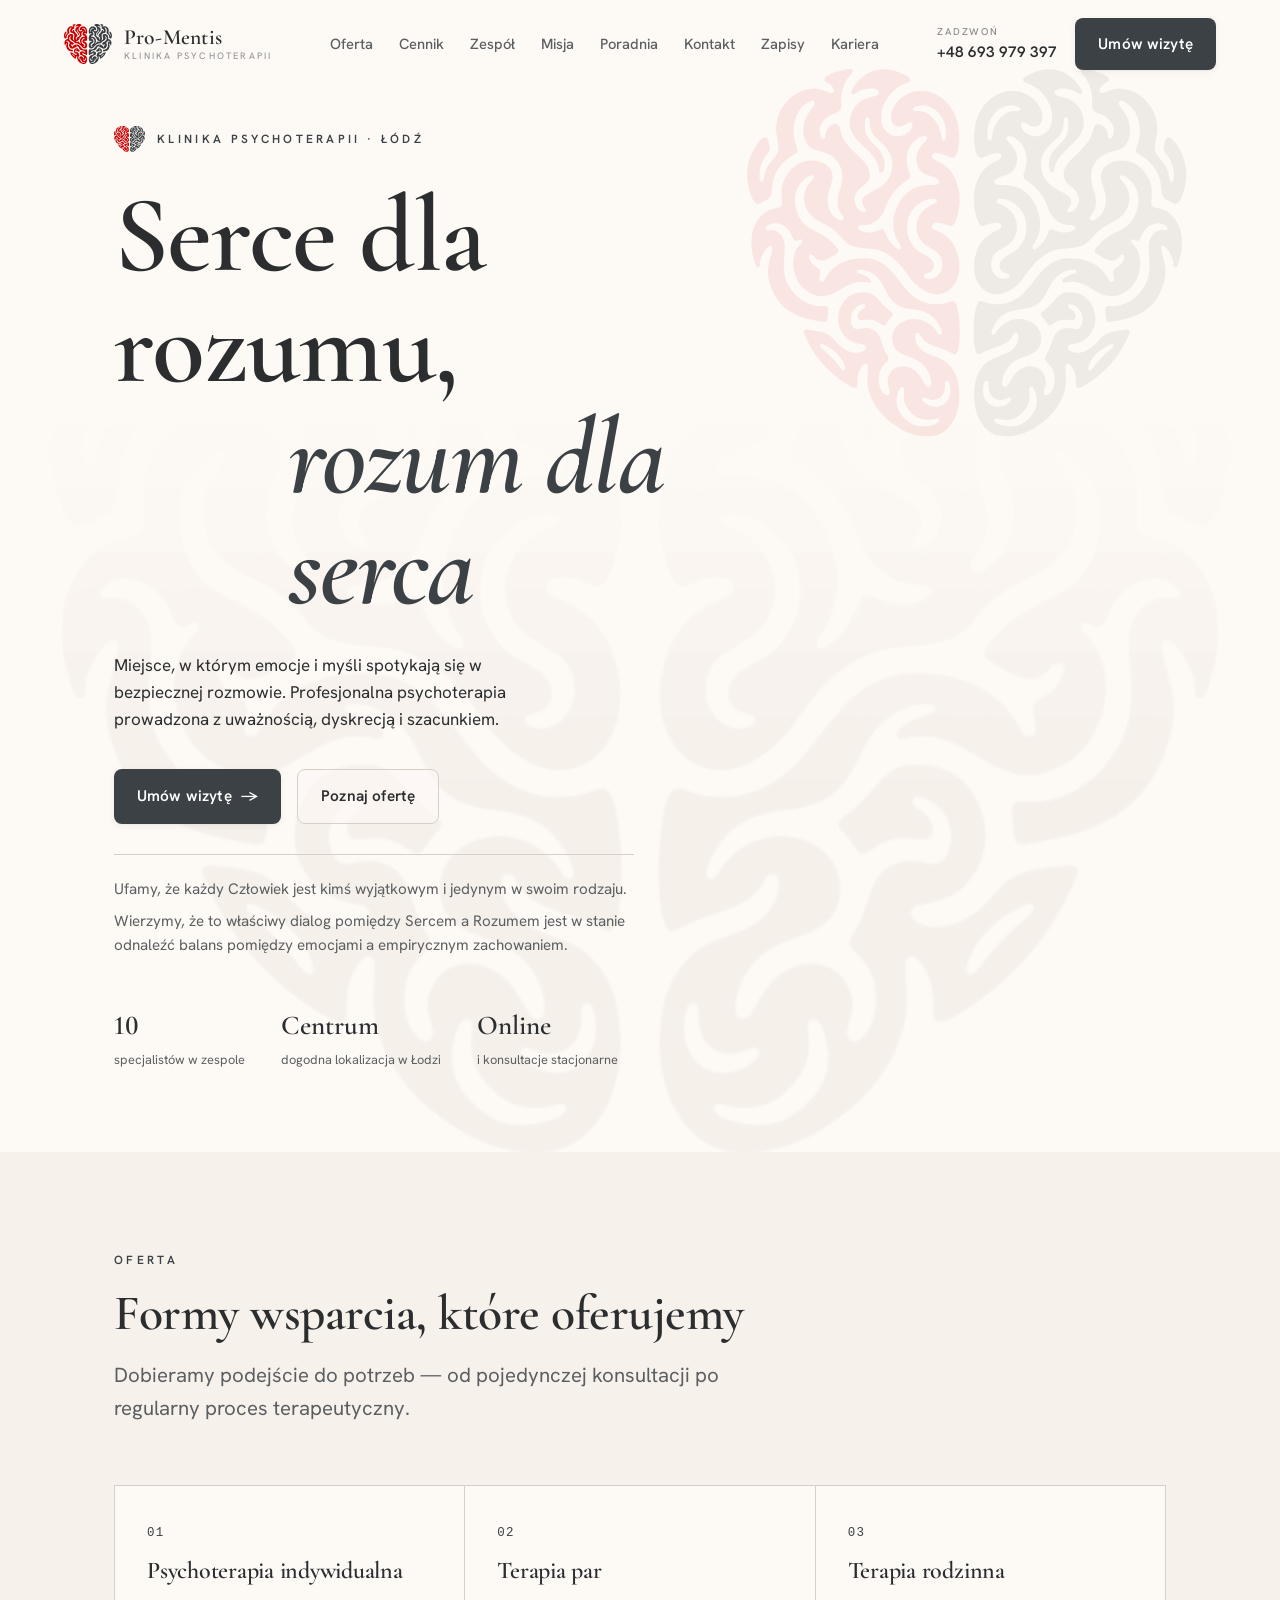
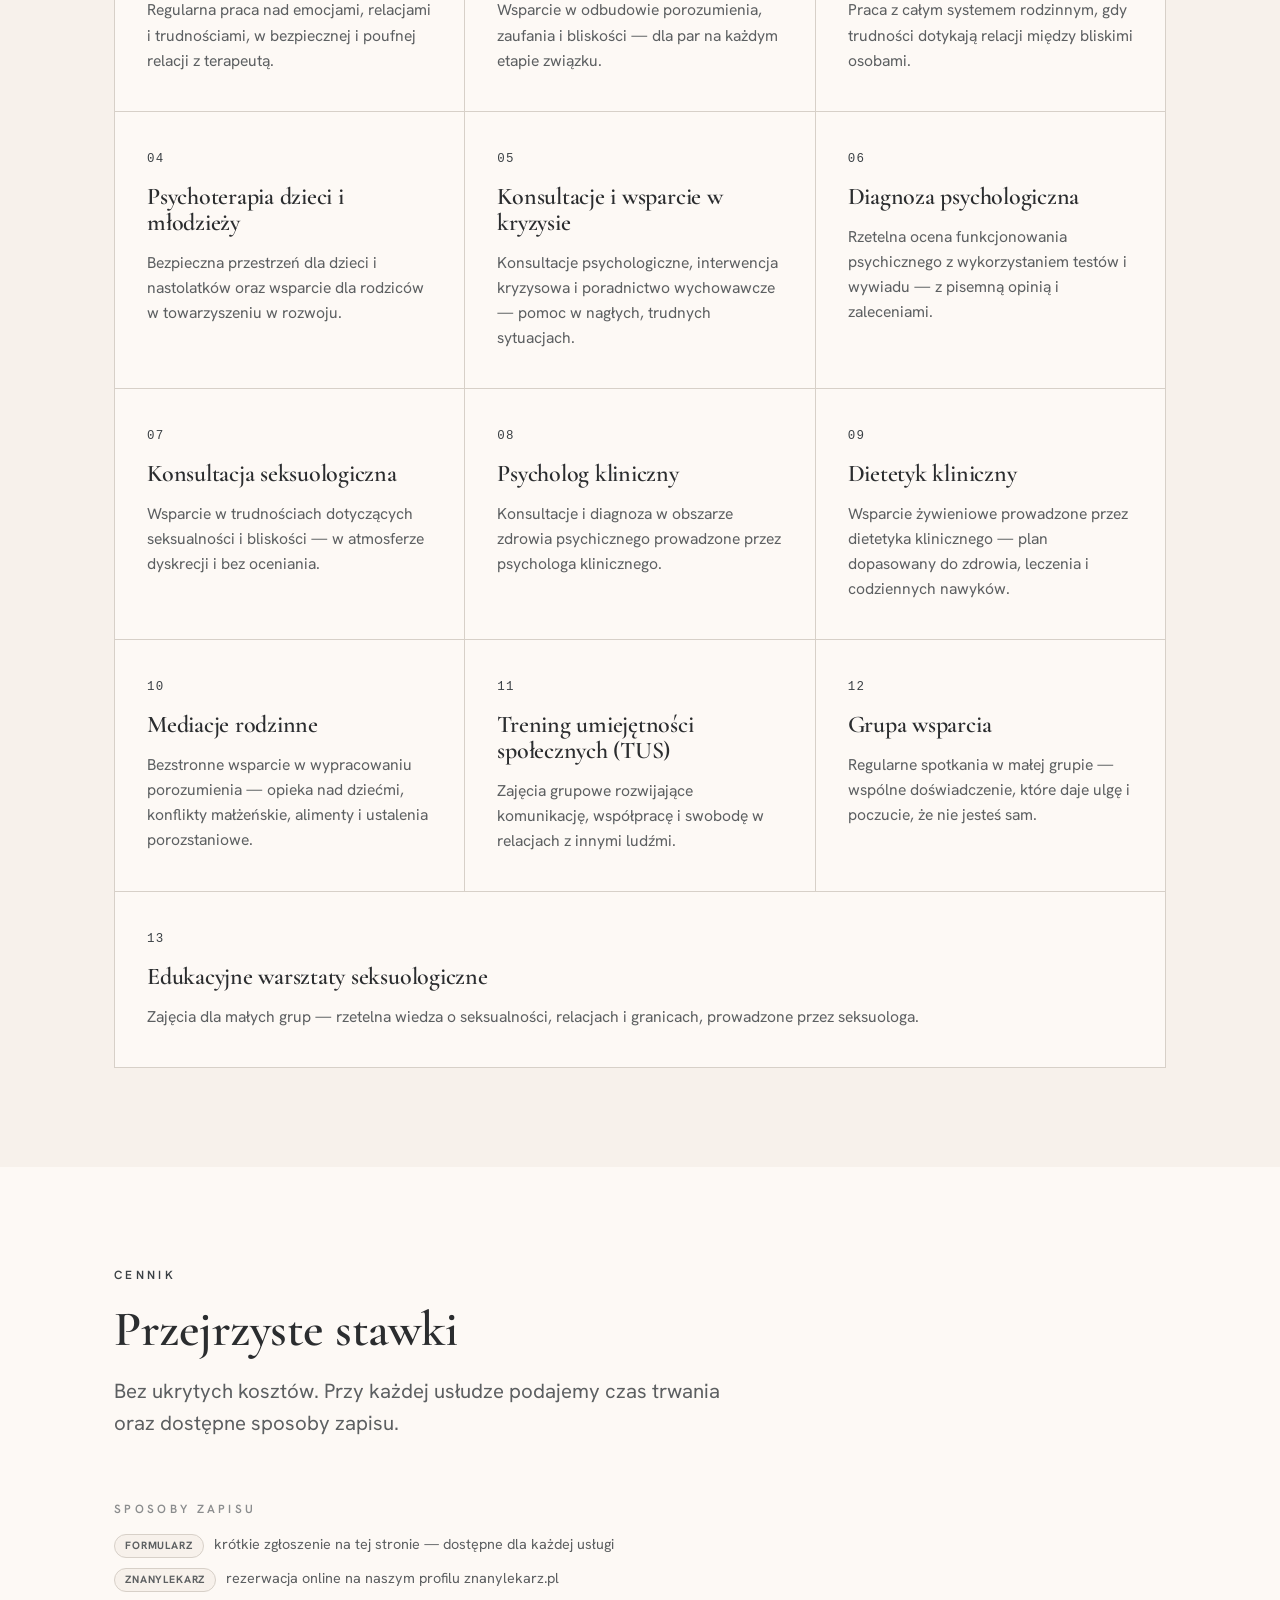
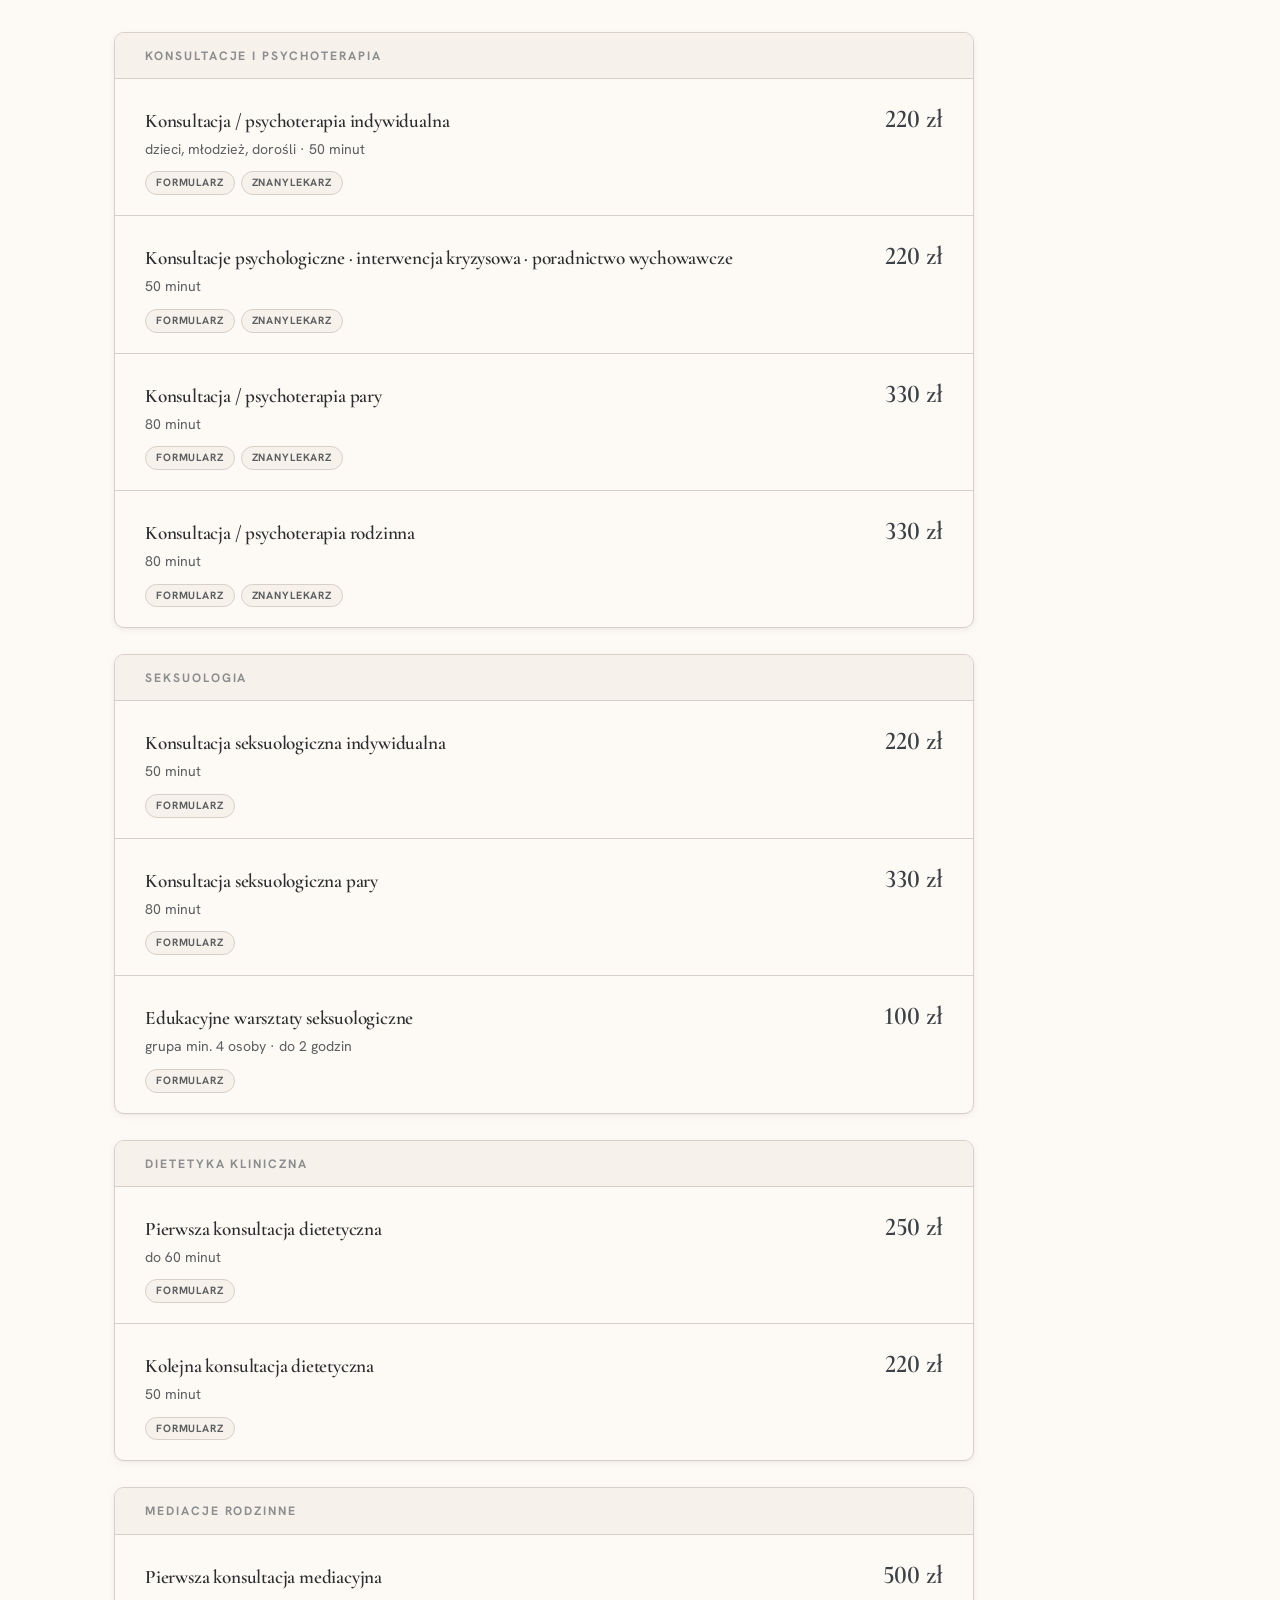
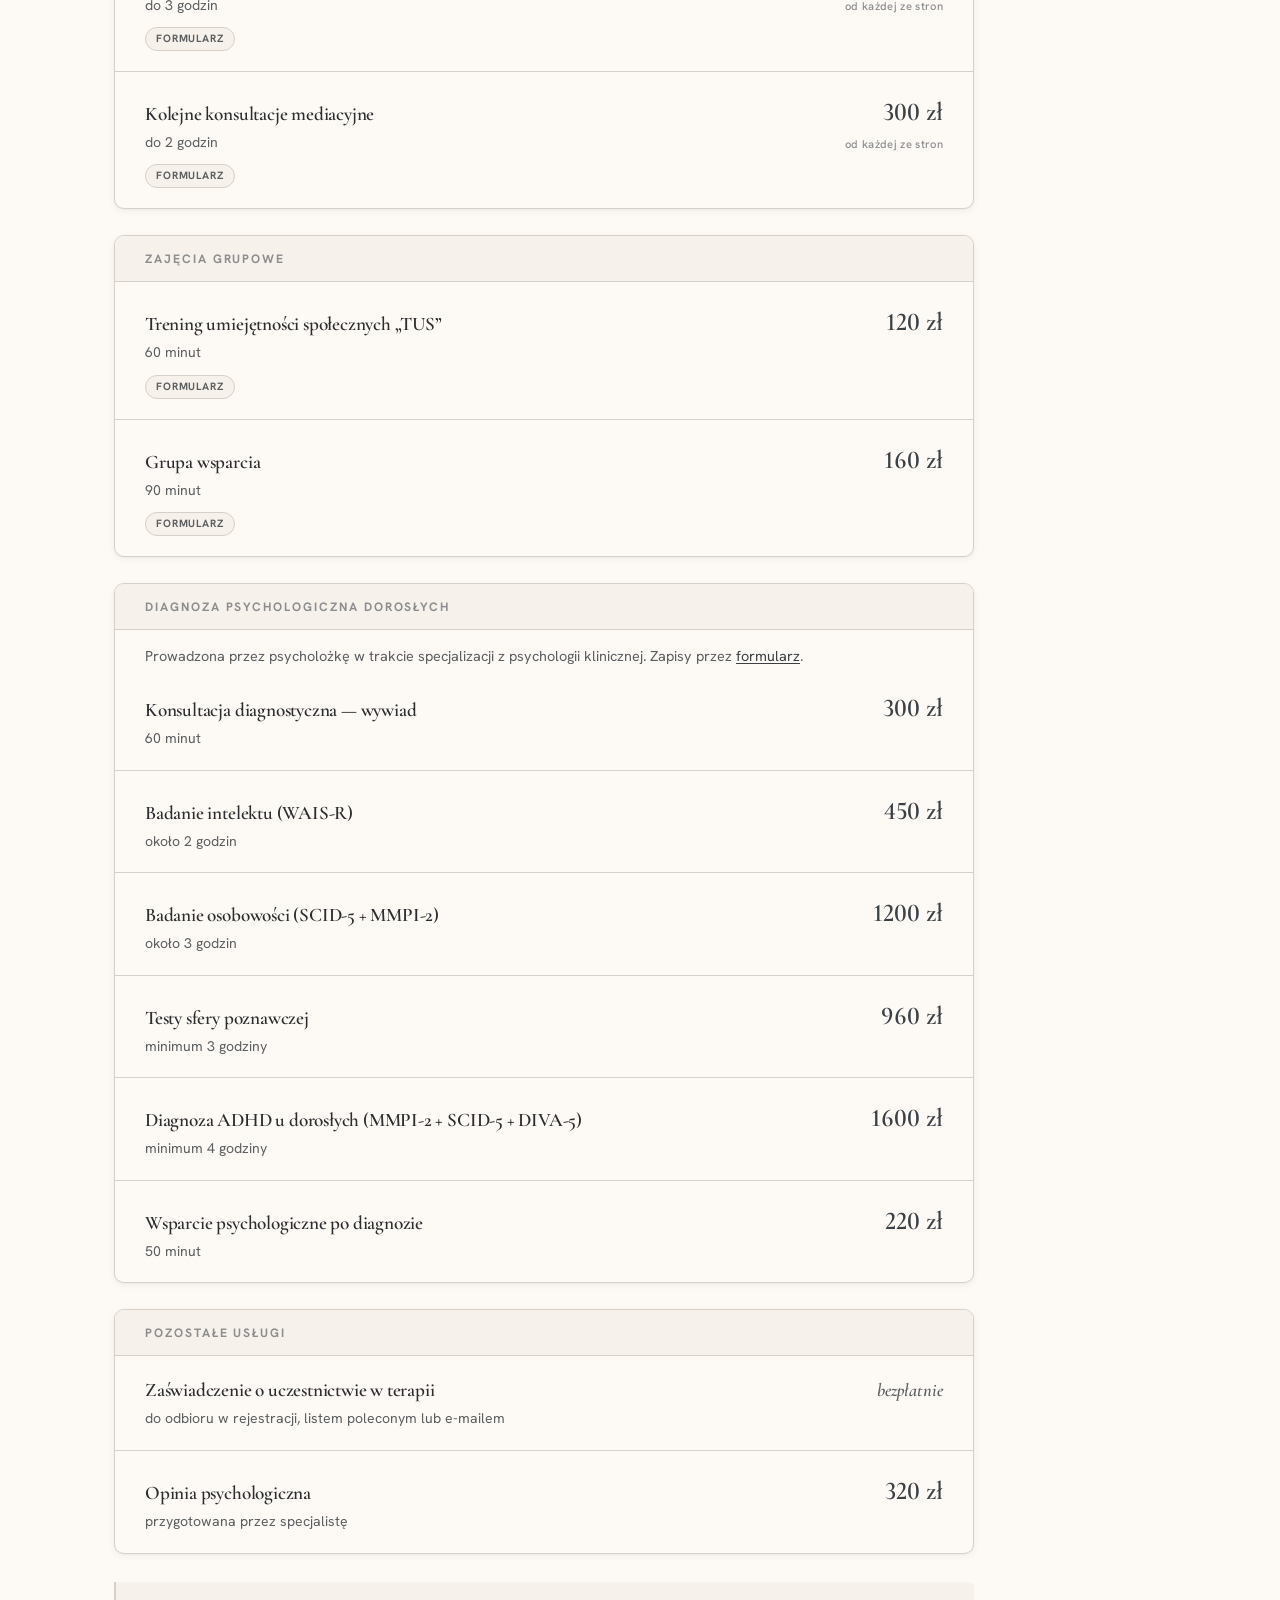
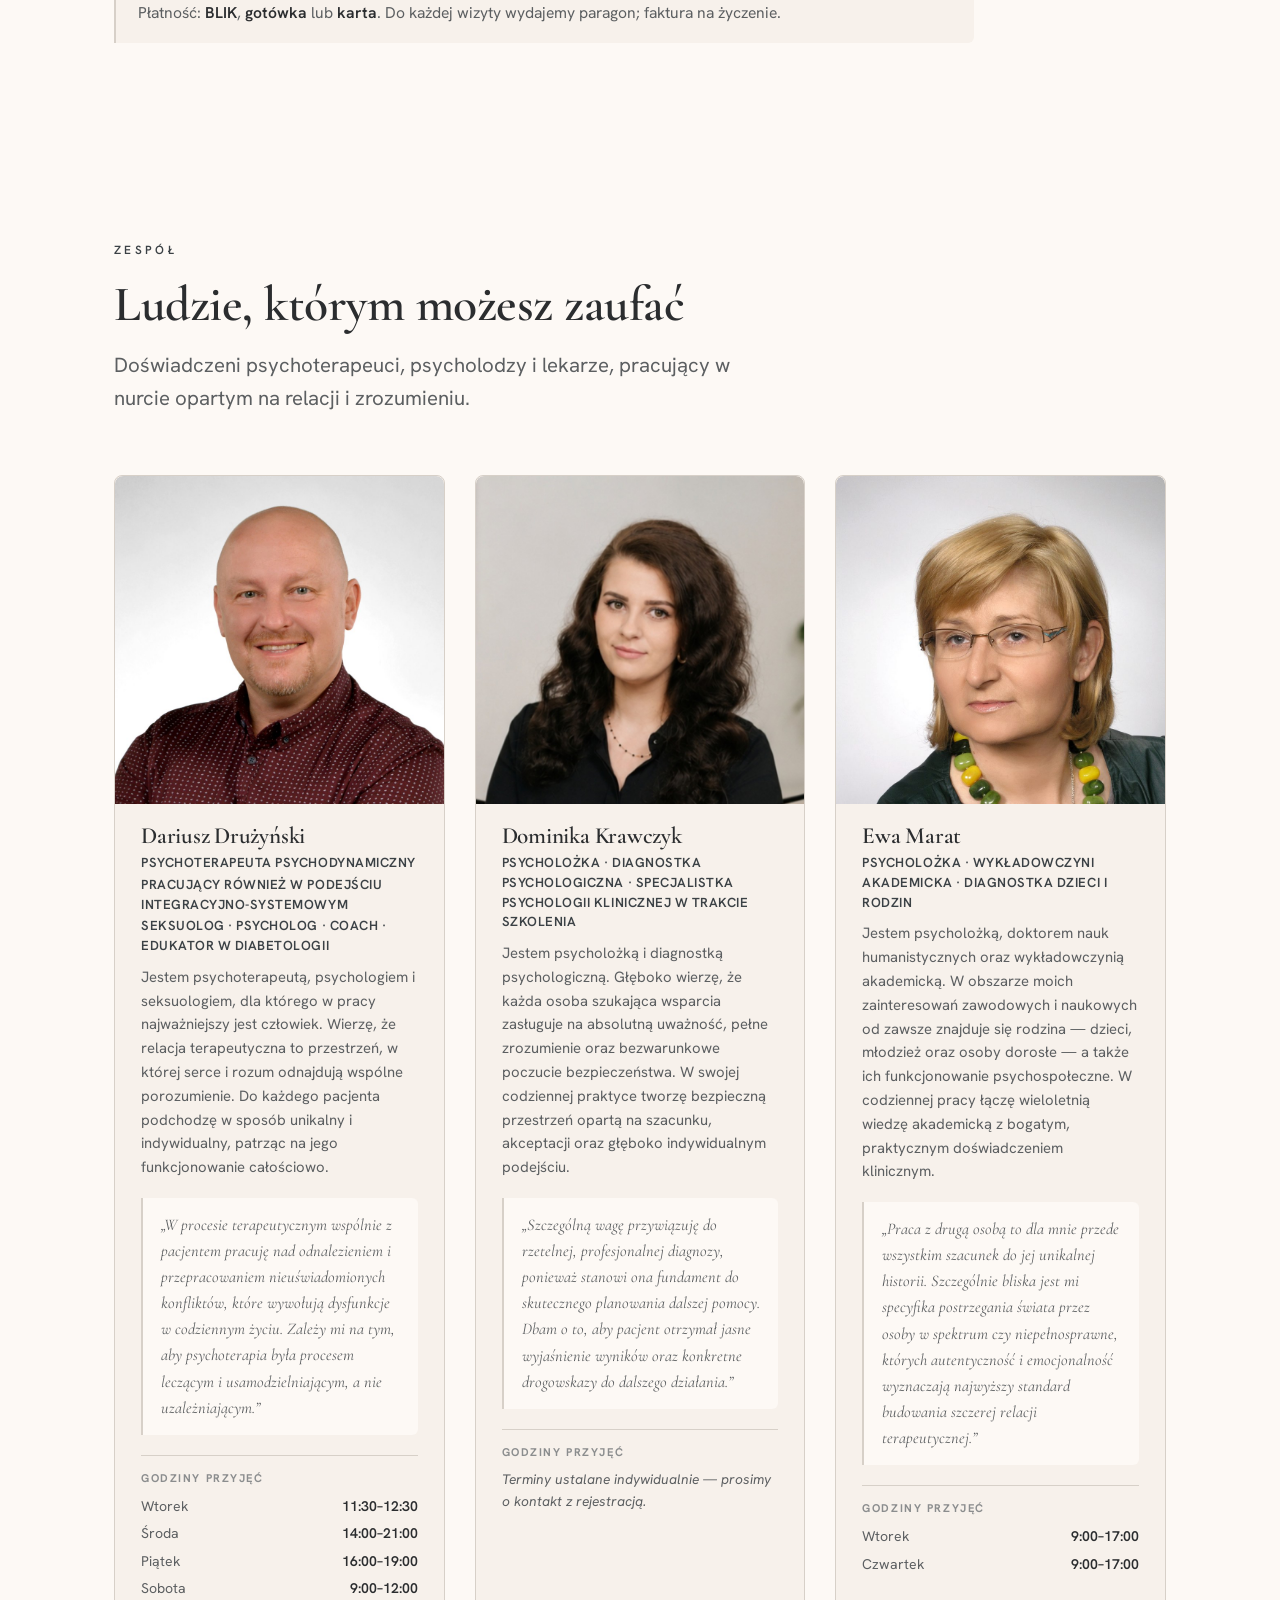
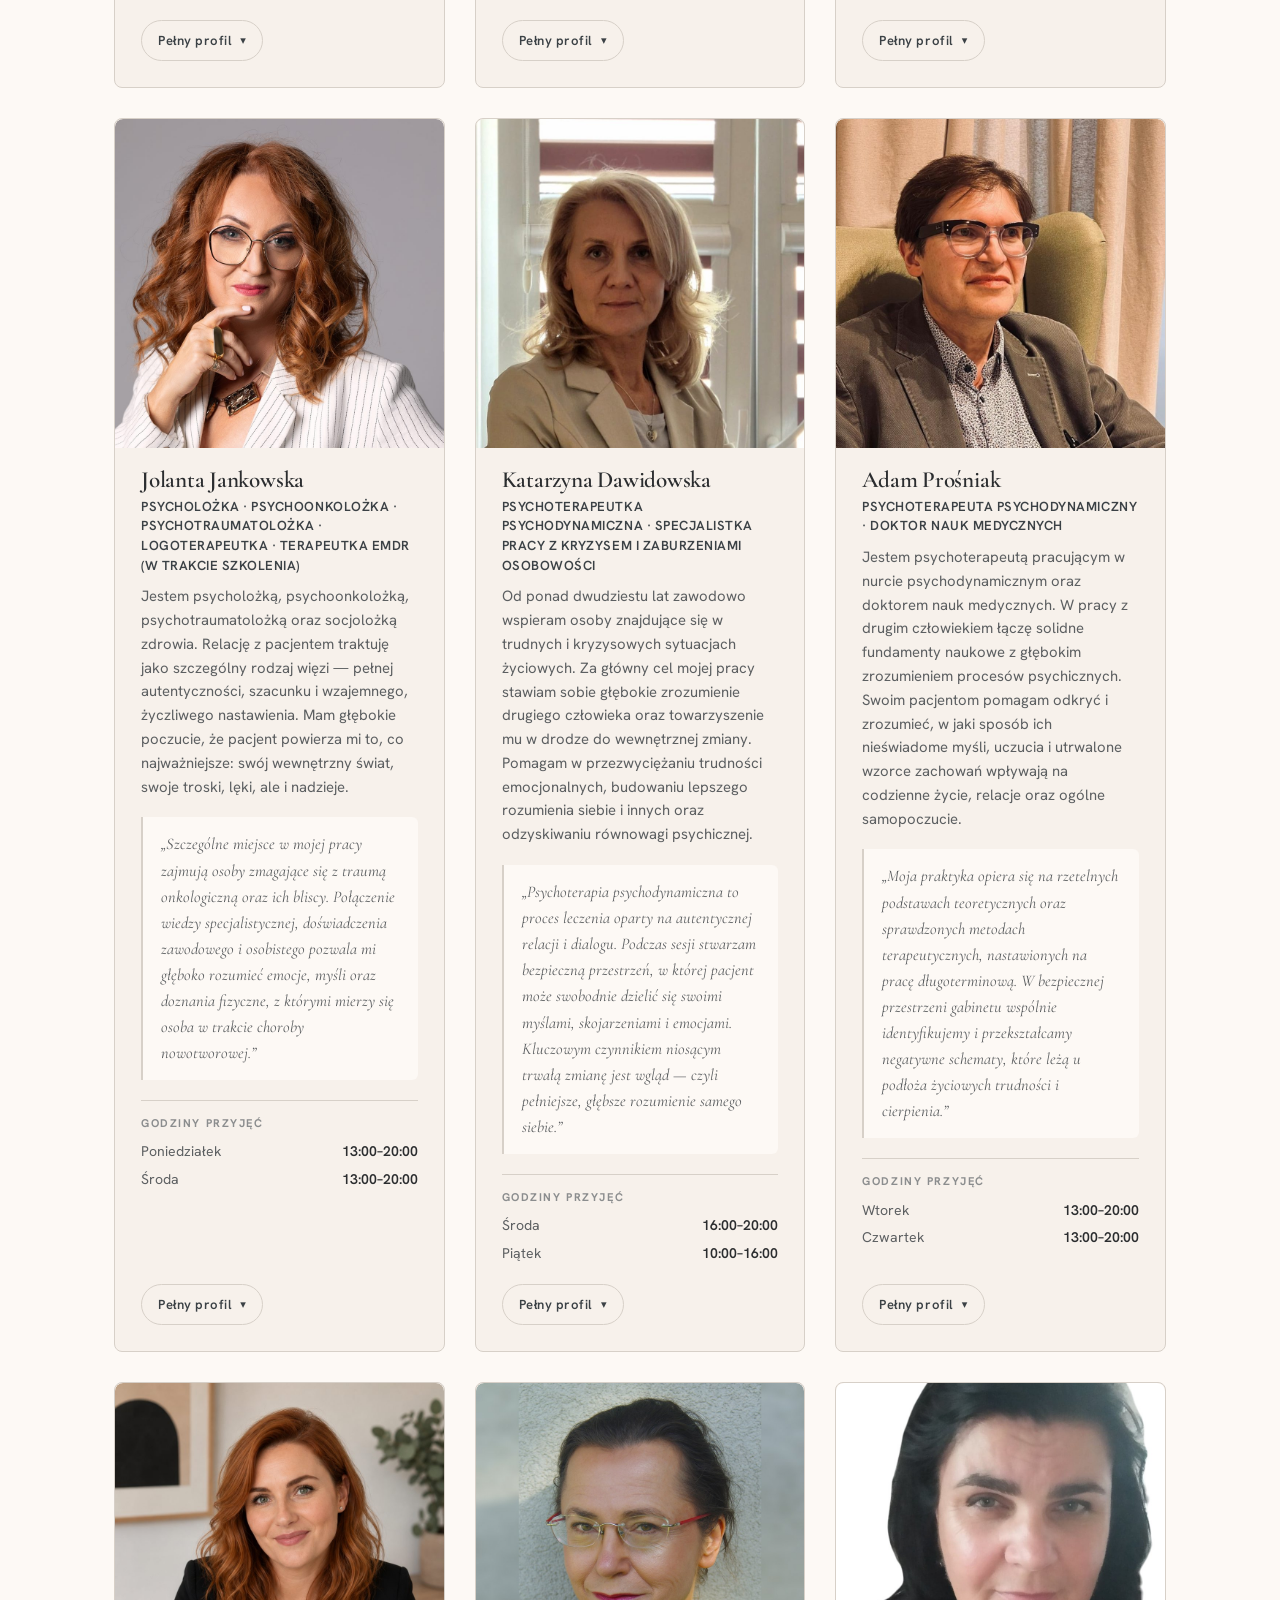
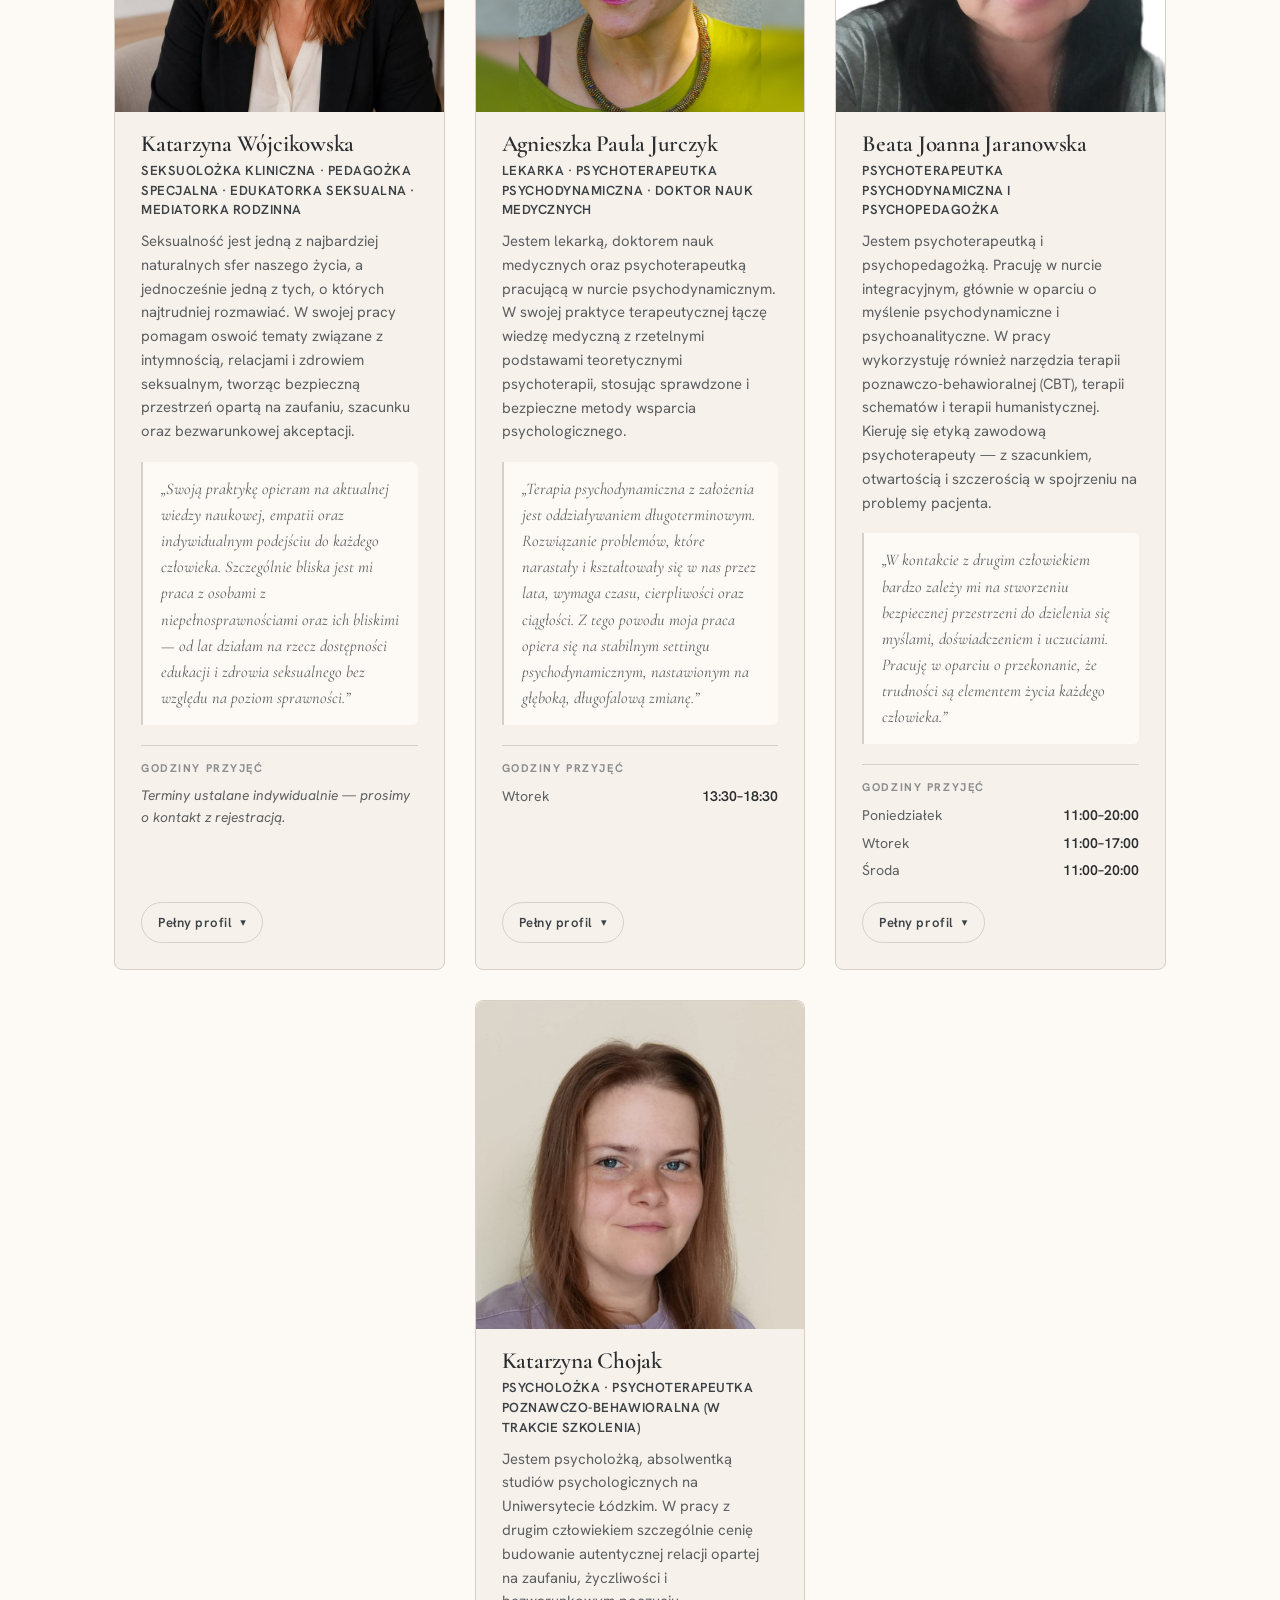
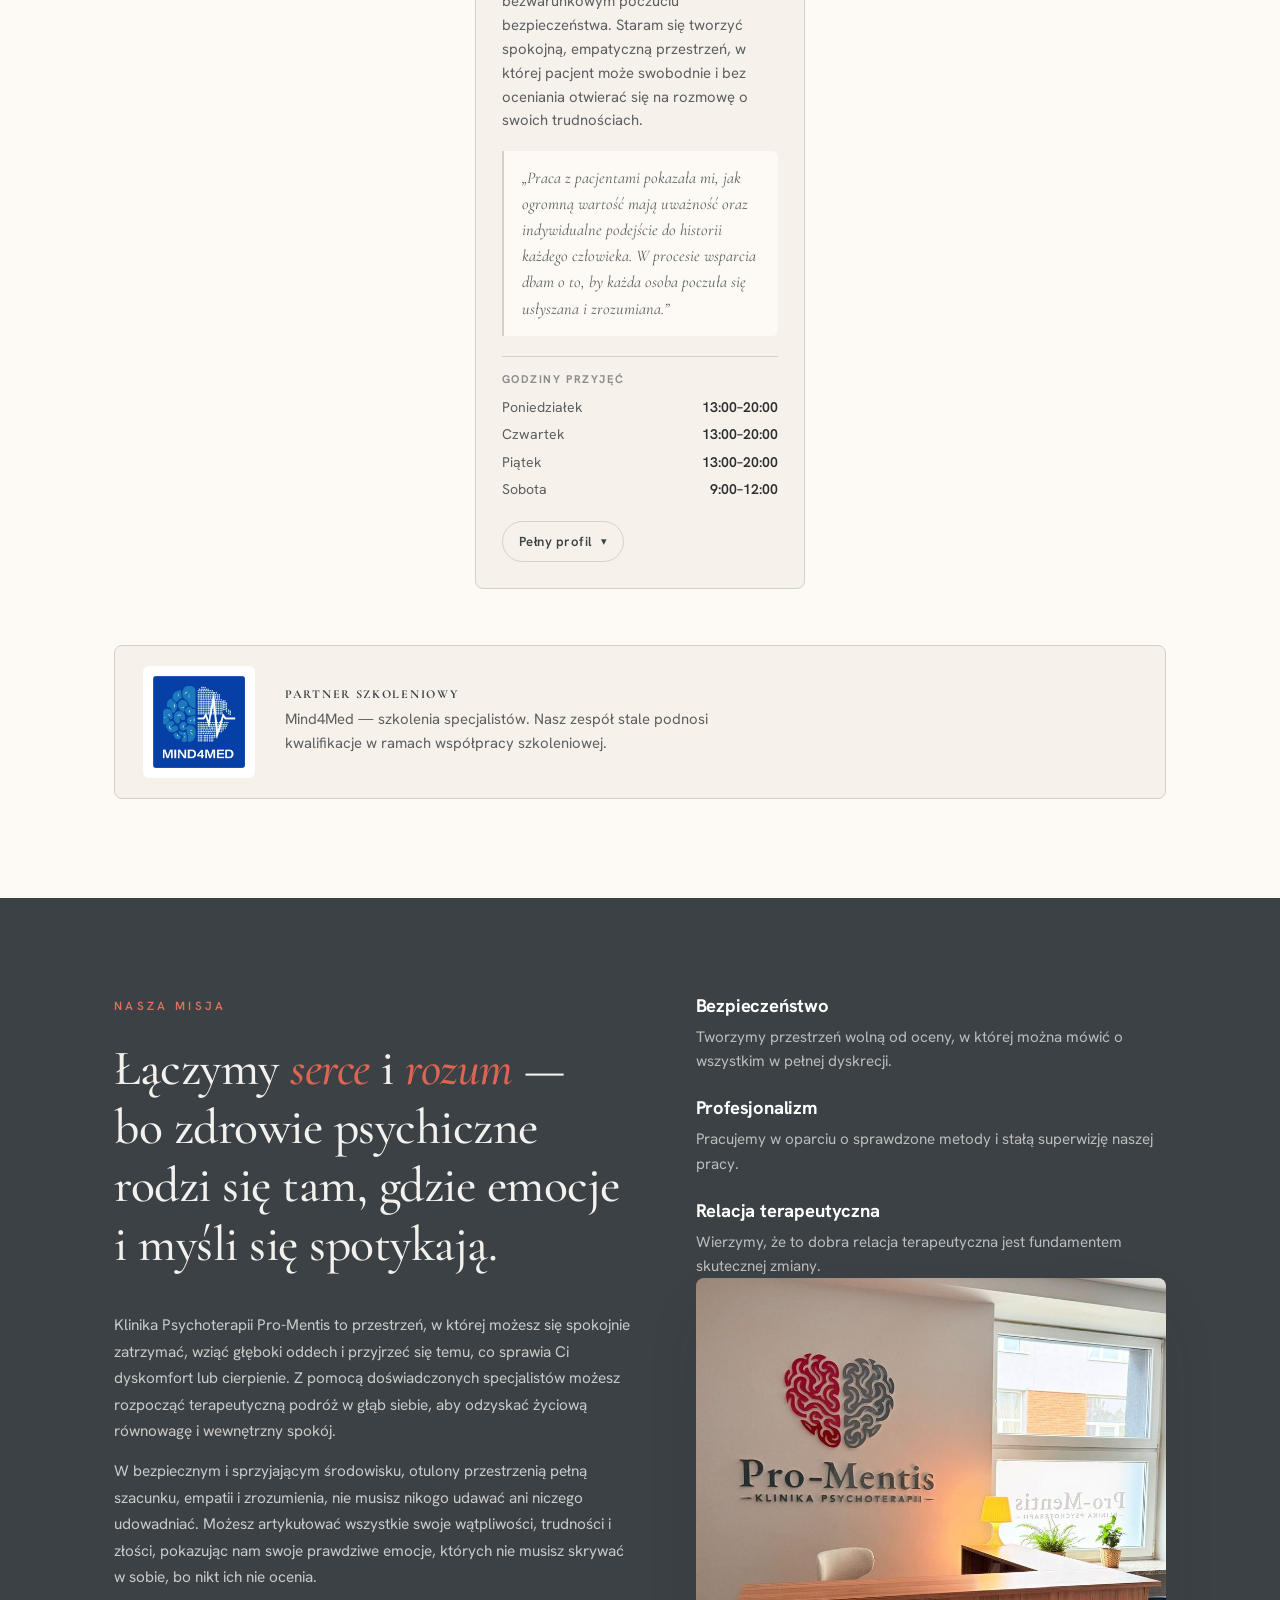
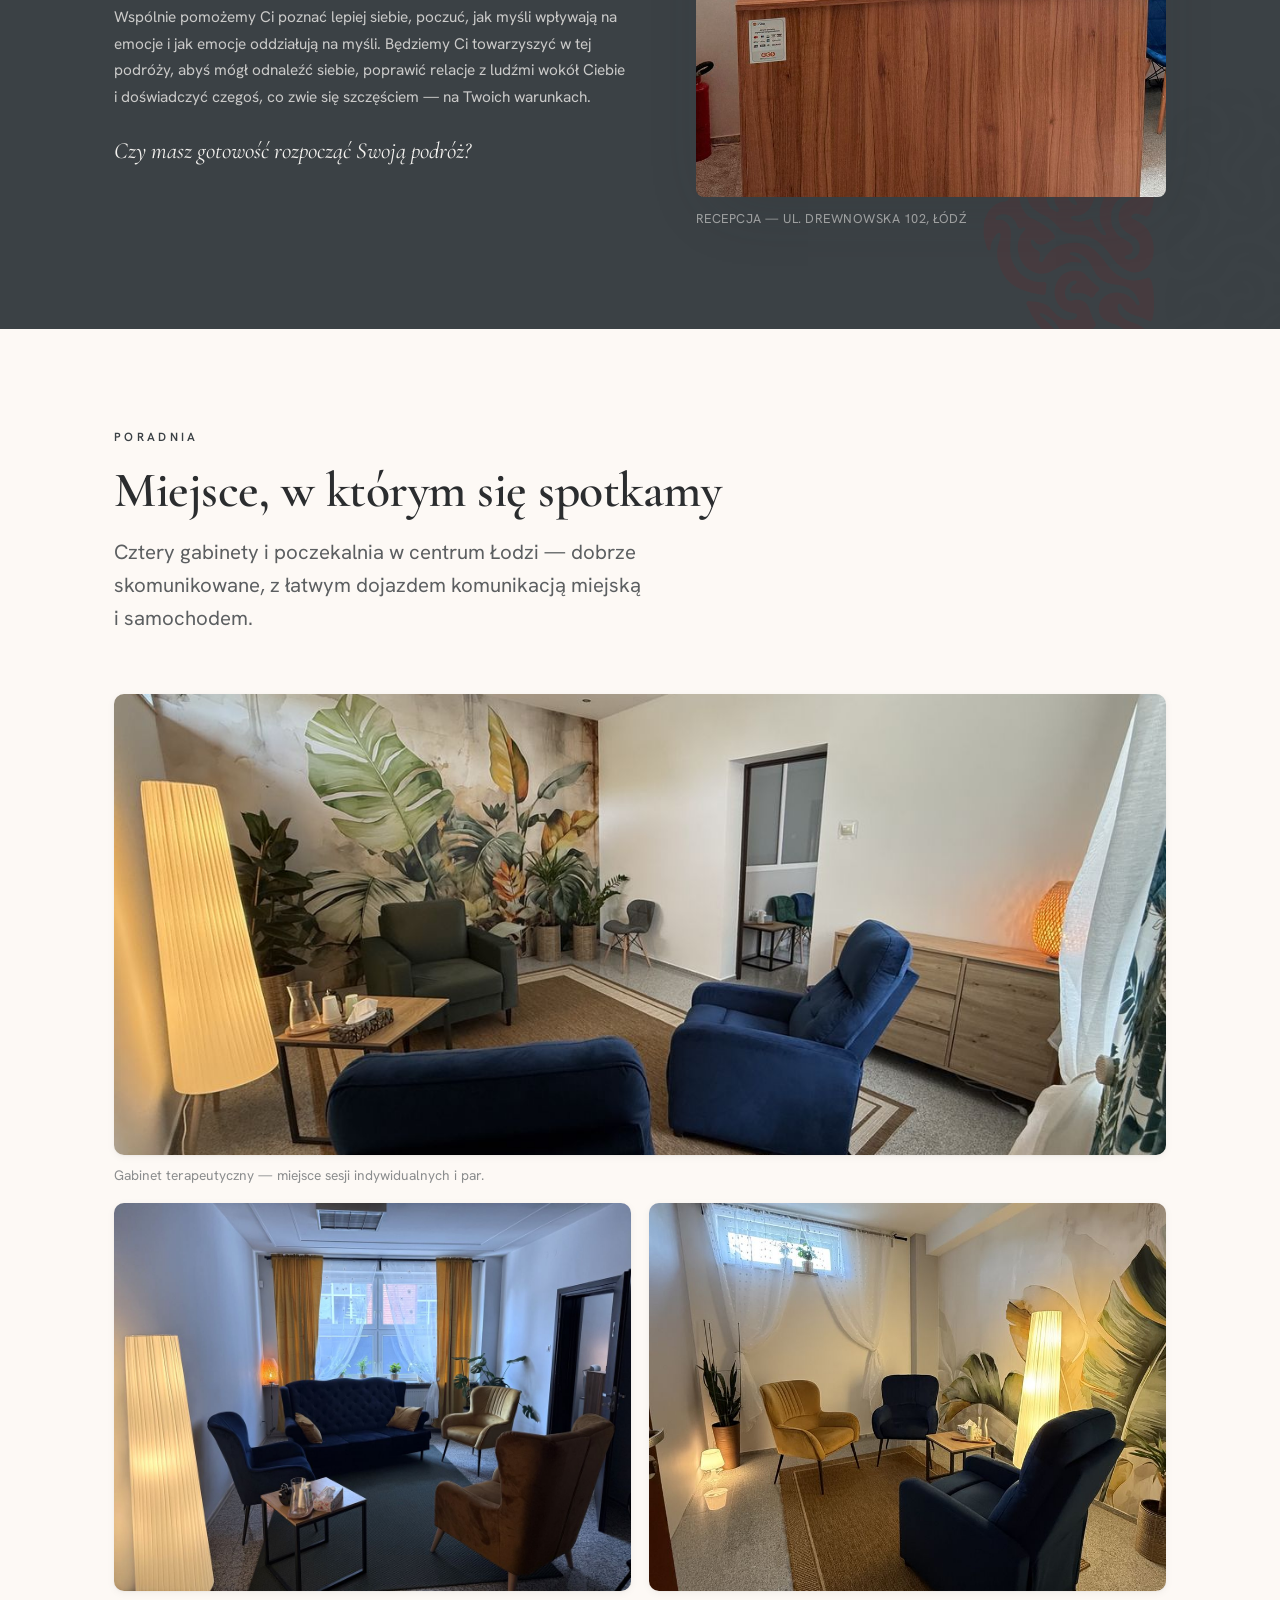
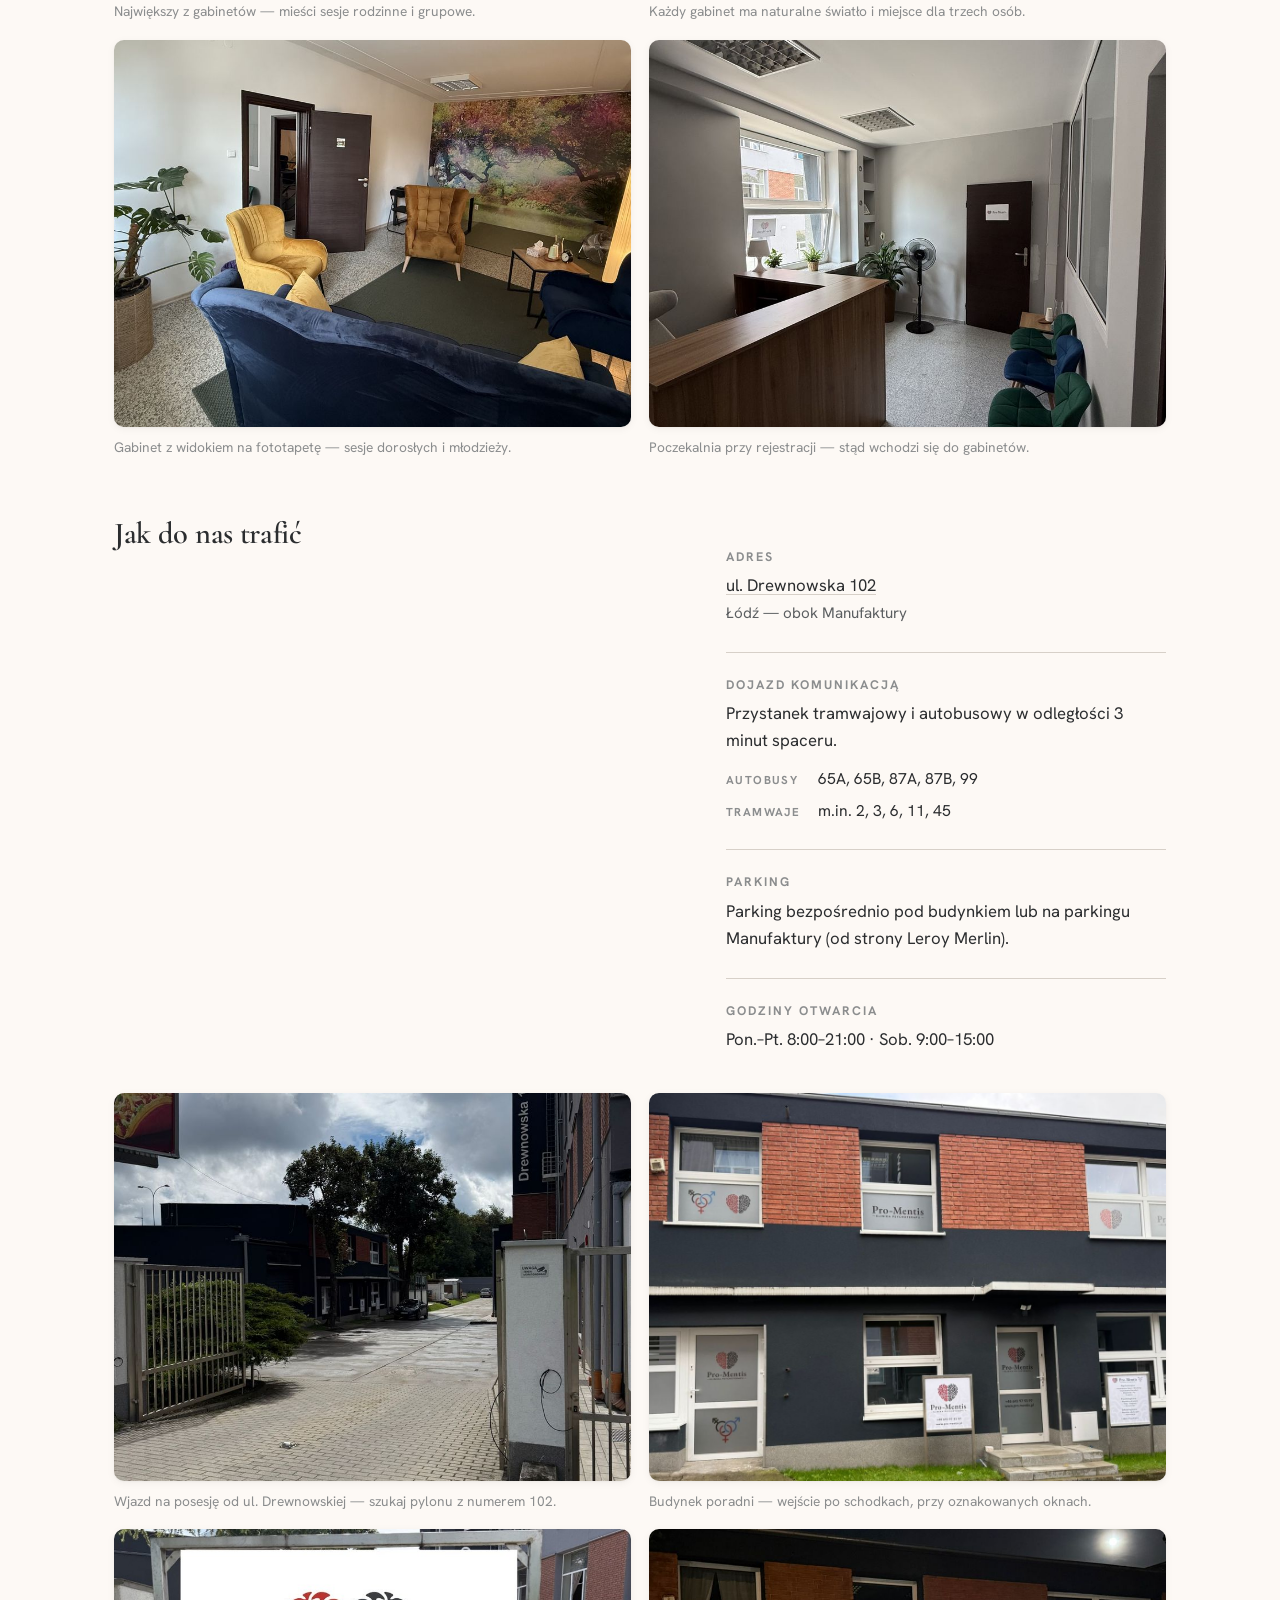
==== commit fc1e8aed: "Układ Misji naprawiony, „Kalendarz online" usunięty Misja: trzy bloki wartości pływały w środku pust" ====
--- a/index.html
+++ b/index.html
@@ -190,12 +190,8 @@
       <span class="eyebrow muted">Sposoby zapisu</span>
       <ul>
         <li><a class="tag tag-link" href="#zapisy">Formularz</a><span>krótkie zgłoszenie na tej stronie — dostępne dla każdej usługi</span></li>
-        <li><span class="tag tag-soon">Kalendarz online</span><span>kalendarz rezerwacji bezpośrednio na pro-mentis.pl</span></li>
         <li><a class="tag tag-link" href="https://www.znanylekarz.pl/placowki/pro-mentis" target="_blank" rel="noopener nofollow">ZnanyLekarz</a><span>rezerwacja online na naszym profilu znanylekarz.pl</span></li>
       </ul>
-      <!-- USUŃ ten akapit i chipy .tag-soon „Kalendarz online”, gdy własny kalendarz
-           na pro-mentis.pl będzie działać. ZnanyLekarz jest już aktywny. -->
-      <p class="price-legend-soon">Przy usługach oznaczonych „Kalendarz online” własny kalendarz rezerwacji na pro-mentis.pl uruchamiamy <b>wkrótce</b> — do tego czasu zapisy przez formularz lub telefonicznie.</p>
     </div>
 
     <div class="price-groups reveal">
@@ -242,7 +238,7 @@
           <div class="price-info">
             <h4>Konsultacja seksuologiczna indywidualna</h4>
             <span class="price-dur">50 minut</span>
-            <span class="price-book"><a class="tag tag-link" href="#zapisy" data-usluga="Konsultacja seksuologiczna">Formularz</a><span class="tag tag-soon" title="Kalendarz online — wkrótce">Kalendarz online</span></span>
+            <span class="price-book"><a class="tag tag-link" href="#zapisy" data-usluga="Konsultacja seksuologiczna">Formularz</a></span>
           </div>
           <span class="price-amount">220 zł</span>
         </div>
@@ -250,7 +246,7 @@
           <div class="price-info">
             <h4>Konsultacja seksuologiczna pary</h4>
             <span class="price-dur">80 minut</span>
-            <span class="price-book"><a class="tag tag-link" href="#zapisy" data-usluga="Konsultacja seksuologiczna">Formularz</a><span class="tag tag-soon" title="Kalendarz online — wkrótce">Kalendarz online</span></span>
+            <span class="price-book"><a class="tag tag-link" href="#zapisy" data-usluga="Konsultacja seksuologiczna">Formularz</a></span>
           </div>
           <span class="price-amount">330 zł</span>
         </div>
@@ -258,7 +254,7 @@
           <div class="price-info">
             <h4>Edukacyjne warsztaty seksuologiczne</h4>
             <span class="price-dur">grupa min. 4 osoby · do 2 godzin</span>
-            <span class="price-book"><a class="tag tag-link" href="#zapisy" data-usluga="Edukacyjne warsztaty seksuologiczne">Formularz</a><span class="tag tag-soon" title="Kalendarz online — wkrótce">Kalendarz online</span></span>
+            <span class="price-book"><a class="tag tag-link" href="#zapisy" data-usluga="Edukacyjne warsztaty seksuologiczne">Formularz</a></span>
           </div>
           <span class="price-amount">100 zł</span>
         </div>
--- a/assets/css/styles.css
+++ b/assets/css/styles.css
@@ -535,7 +535,6 @@
 a.tag-link:hover { color: var(--accent-ink); border-color: var(--accent-line); background: var(--accent-tint); }
 a.tag-link:focus-visible { outline: 2px solid var(--accent); outline-offset: 2px; }
 /* kanał zapisu jeszcze nieuruchomiony — chip informacyjny, nieklikalny */
-.tag-soon { border-style: dashed; color: var(--ink-faint); cursor: default; }
 
 .price-legend { max-width: 860px; margin-bottom: clamp(28px, 4vw, 40px); }
 .price-legend .eyebrow { display: block; margin-bottom: 14px; }
@@ -546,8 +545,6 @@
 .price-legend a { color: var(--accent-ink); text-decoration: underline; text-underline-offset: 2px; }
 .price-legend a.tag-link { color: var(--ink-soft); text-decoration: none; }
 .price-legend a.tag-link:hover { color: var(--accent-ink); }
-.price-legend-soon { margin-top: 14px; font-size: 0.88rem; font-style: italic; color: var(--ink-faint); }
-.price-legend-soon b { font-style: normal; font-weight: 600; color: var(--ink-soft); }
 
 .price-groups { max-width: 860px; display: flex; flex-direction: column; gap: 26px; }
 .price-group { border: 1px solid var(--line); border-radius: 10px; overflow: hidden; background: var(--bg); box-shadow: var(--shadow-sm); }
--- a/assets/css/variants.css
+++ b/assets/css/variants.css
@@ -141,9 +141,13 @@
 #misja[data-layout="split"] .wrap { display: grid; grid-template-columns: 1.1fr 1fr; column-gap: 64px; align-items: start; }
 #misja[data-layout="split"] .eyebrow { grid-column: 1; grid-row: 1; }
 #misja[data-layout="split"] .mission-quote { grid-column: 1; grid-row: 2; margin-top: 18px; max-width: none; }
-#misja[data-layout="split"] .mission-body { grid-column: 2; grid-row: 1 / 4; grid-template-columns: 1fr; gap: 26px; margin-top: 0; align-self: center; }
+/* Górny pas: cytat po lewej, trzy wartości po prawej — wyrównane do siebie.
+   Dolny pas: rozwinięty opis po lewej, zdjęcie wnętrza po prawej.
+   Zanim doszedł .mission-text, .mission-body spinało całą wysokość sekcji i przy
+   długim tekście centrowało się w pustce — stąd podział na dwa pasy. */
+#misja[data-layout="split"] .mission-body  { grid-column: 2; grid-row: 1 / 3; grid-template-columns: 1fr; gap: 26px; margin-top: 0; align-self: center; }
 #misja[data-layout="split"] .mission-text  { grid-column: 1; grid-row: 3; }
-#misja[data-layout="split"] .mission-photo { grid-column: 1; grid-row: 4; }
+#misja[data-layout="split"] .mission-photo { grid-column: 2; grid-row: 3; align-self: start; margin-top: 0; max-width: none; }
 
 /* centered — wielki cytat na środku */
 #misja[data-layout="centered"] .wrap { text-align: center; max-width: 980px; }
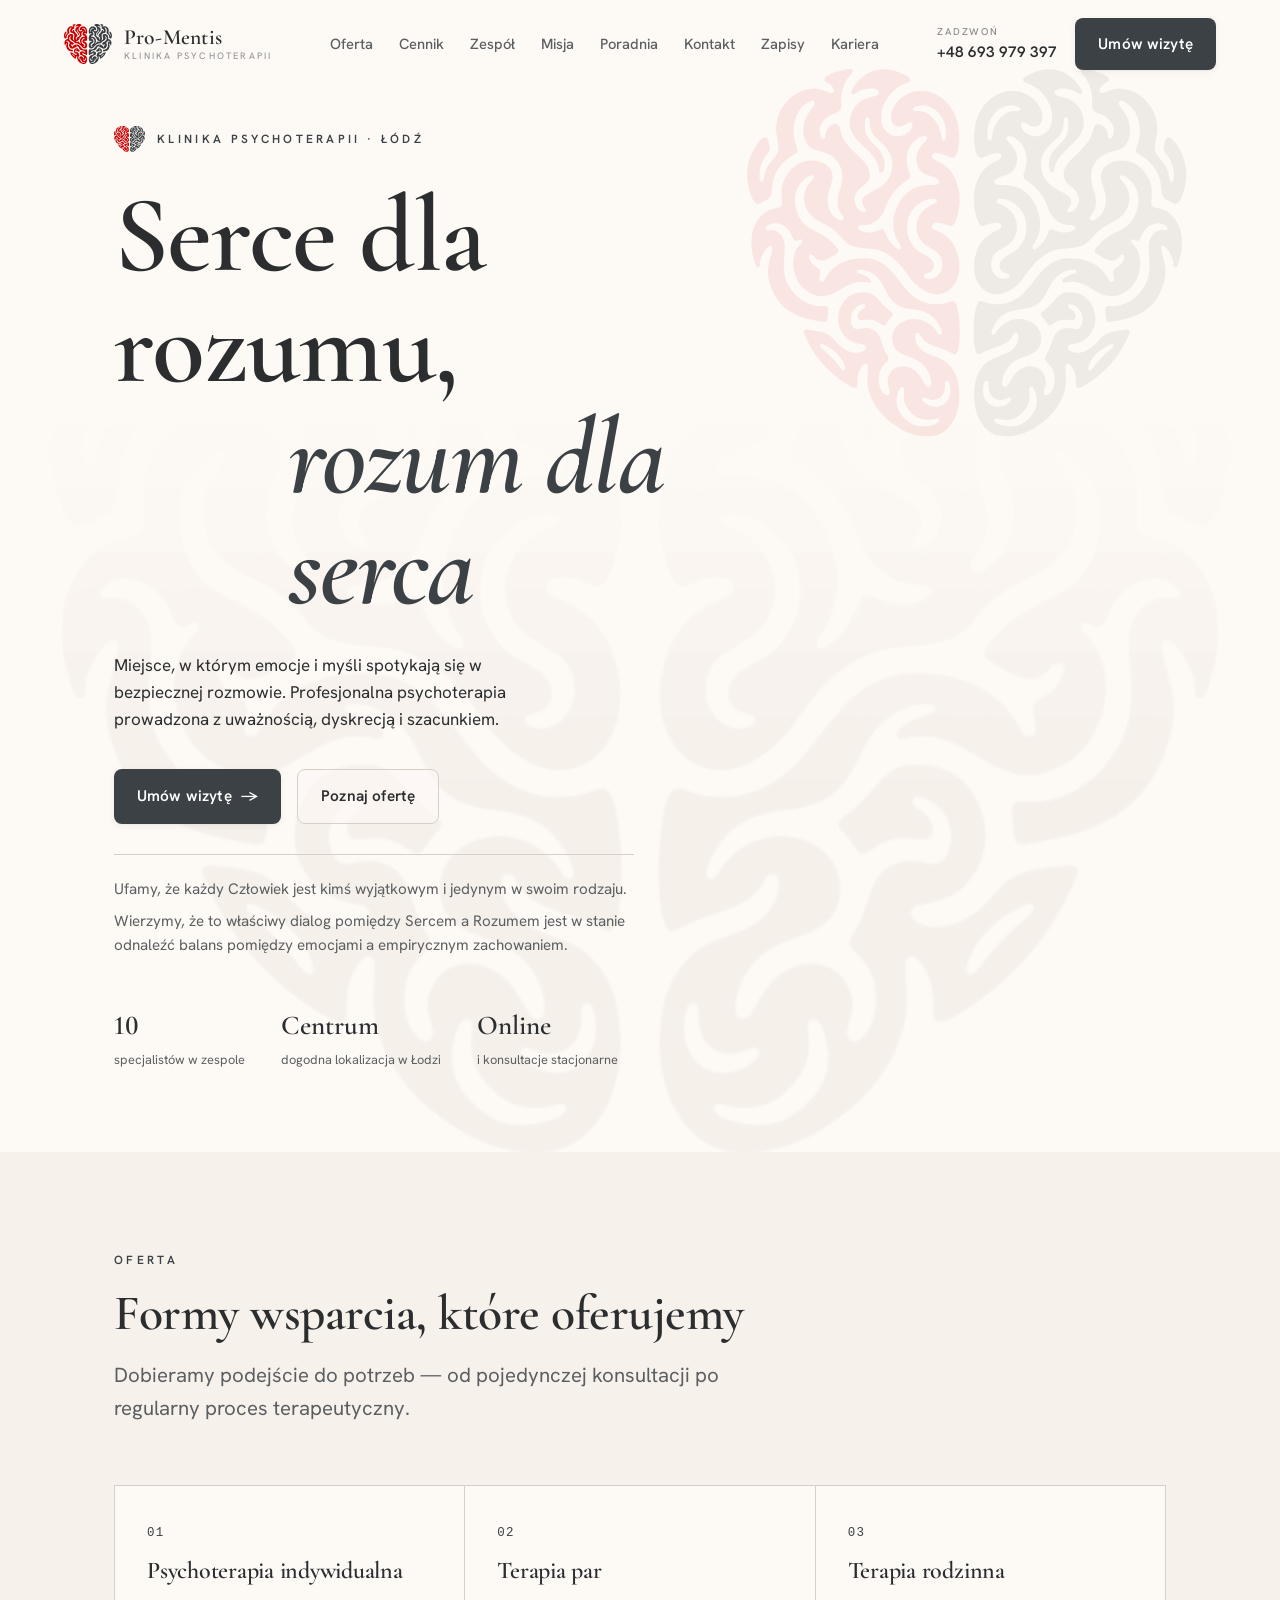
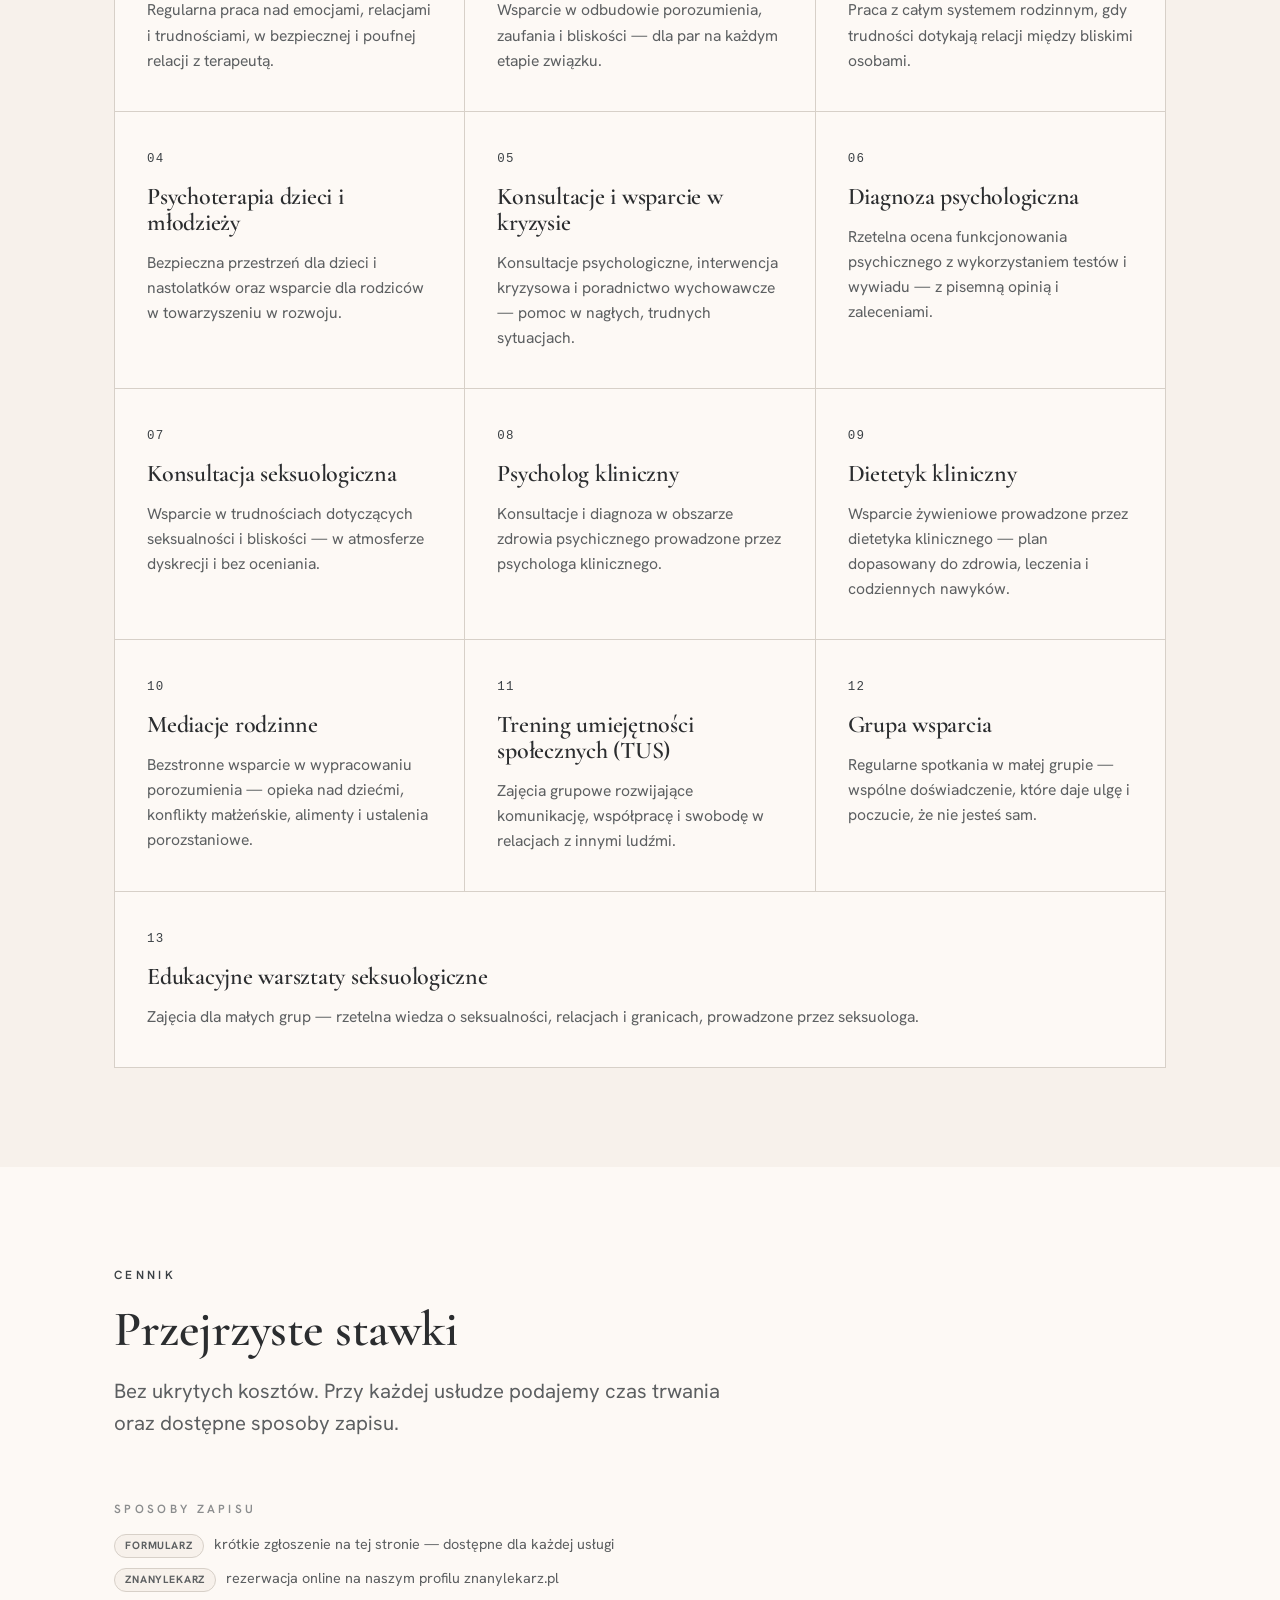
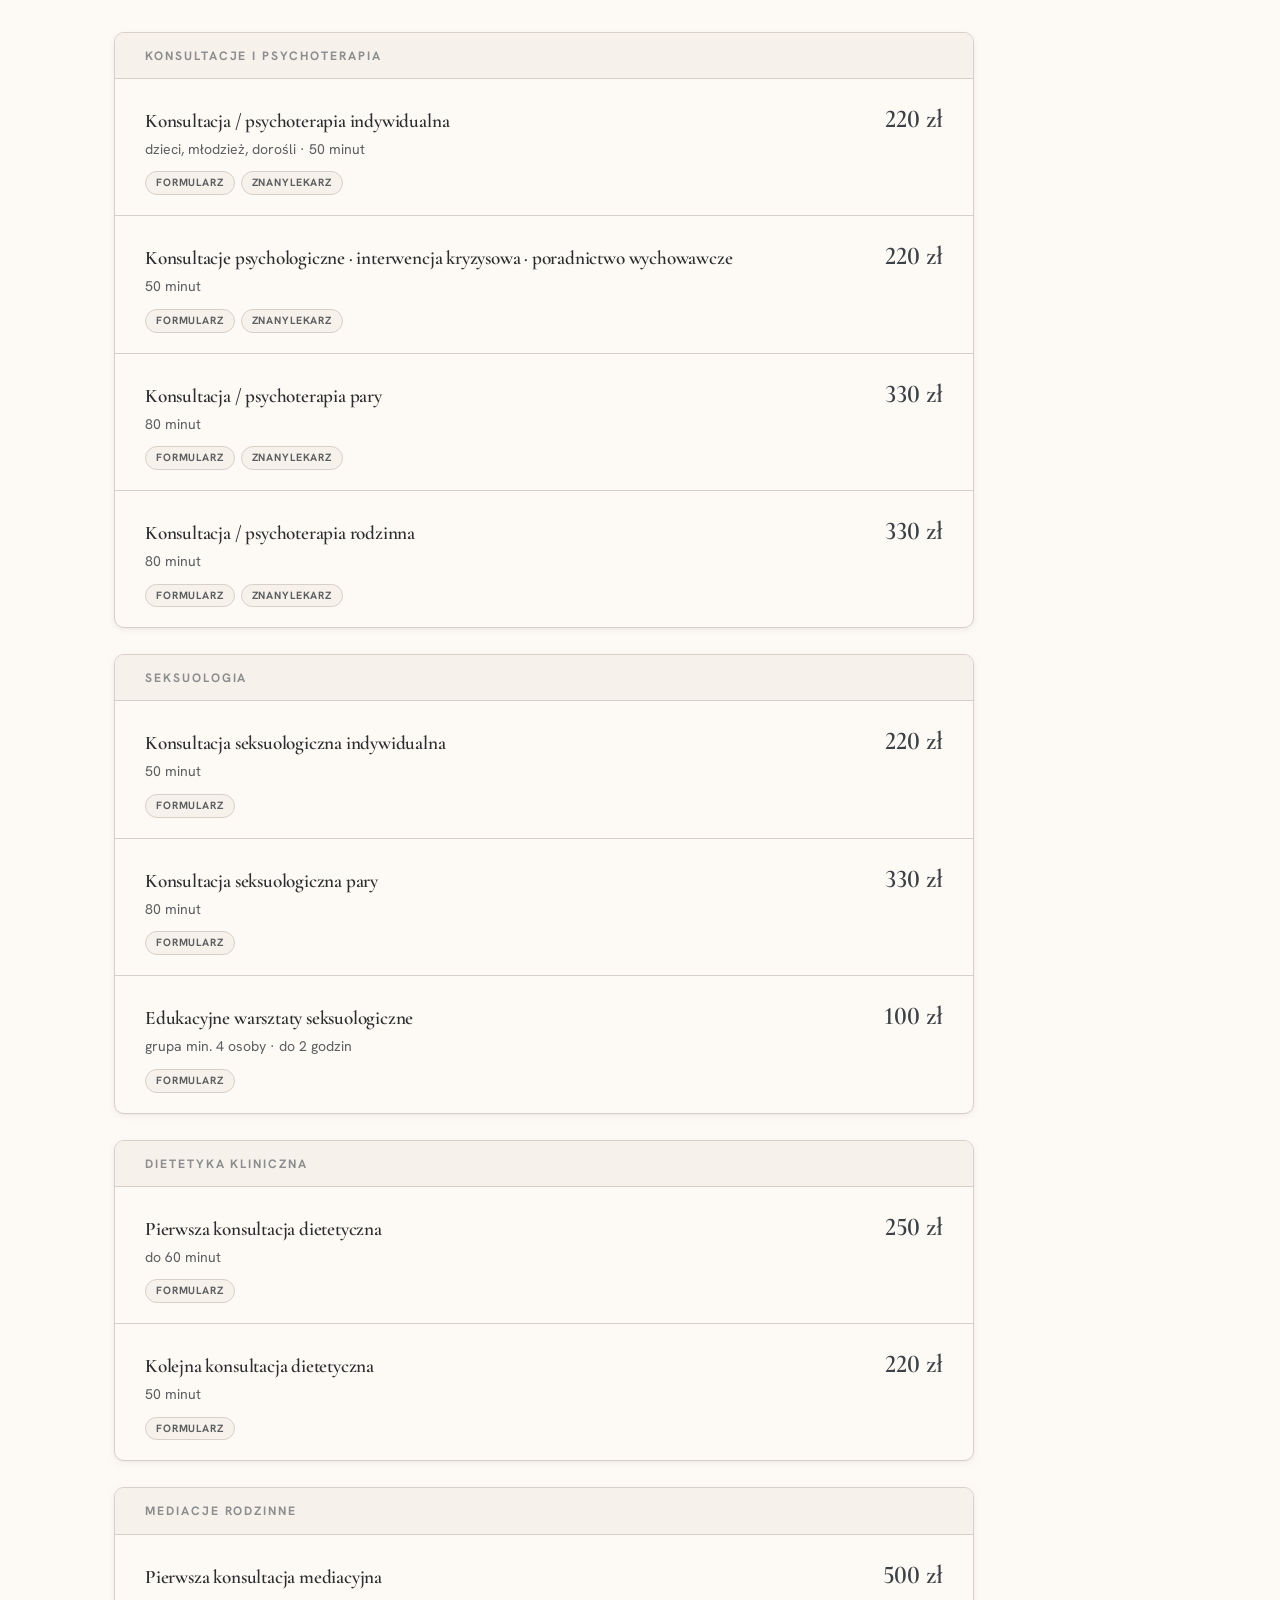
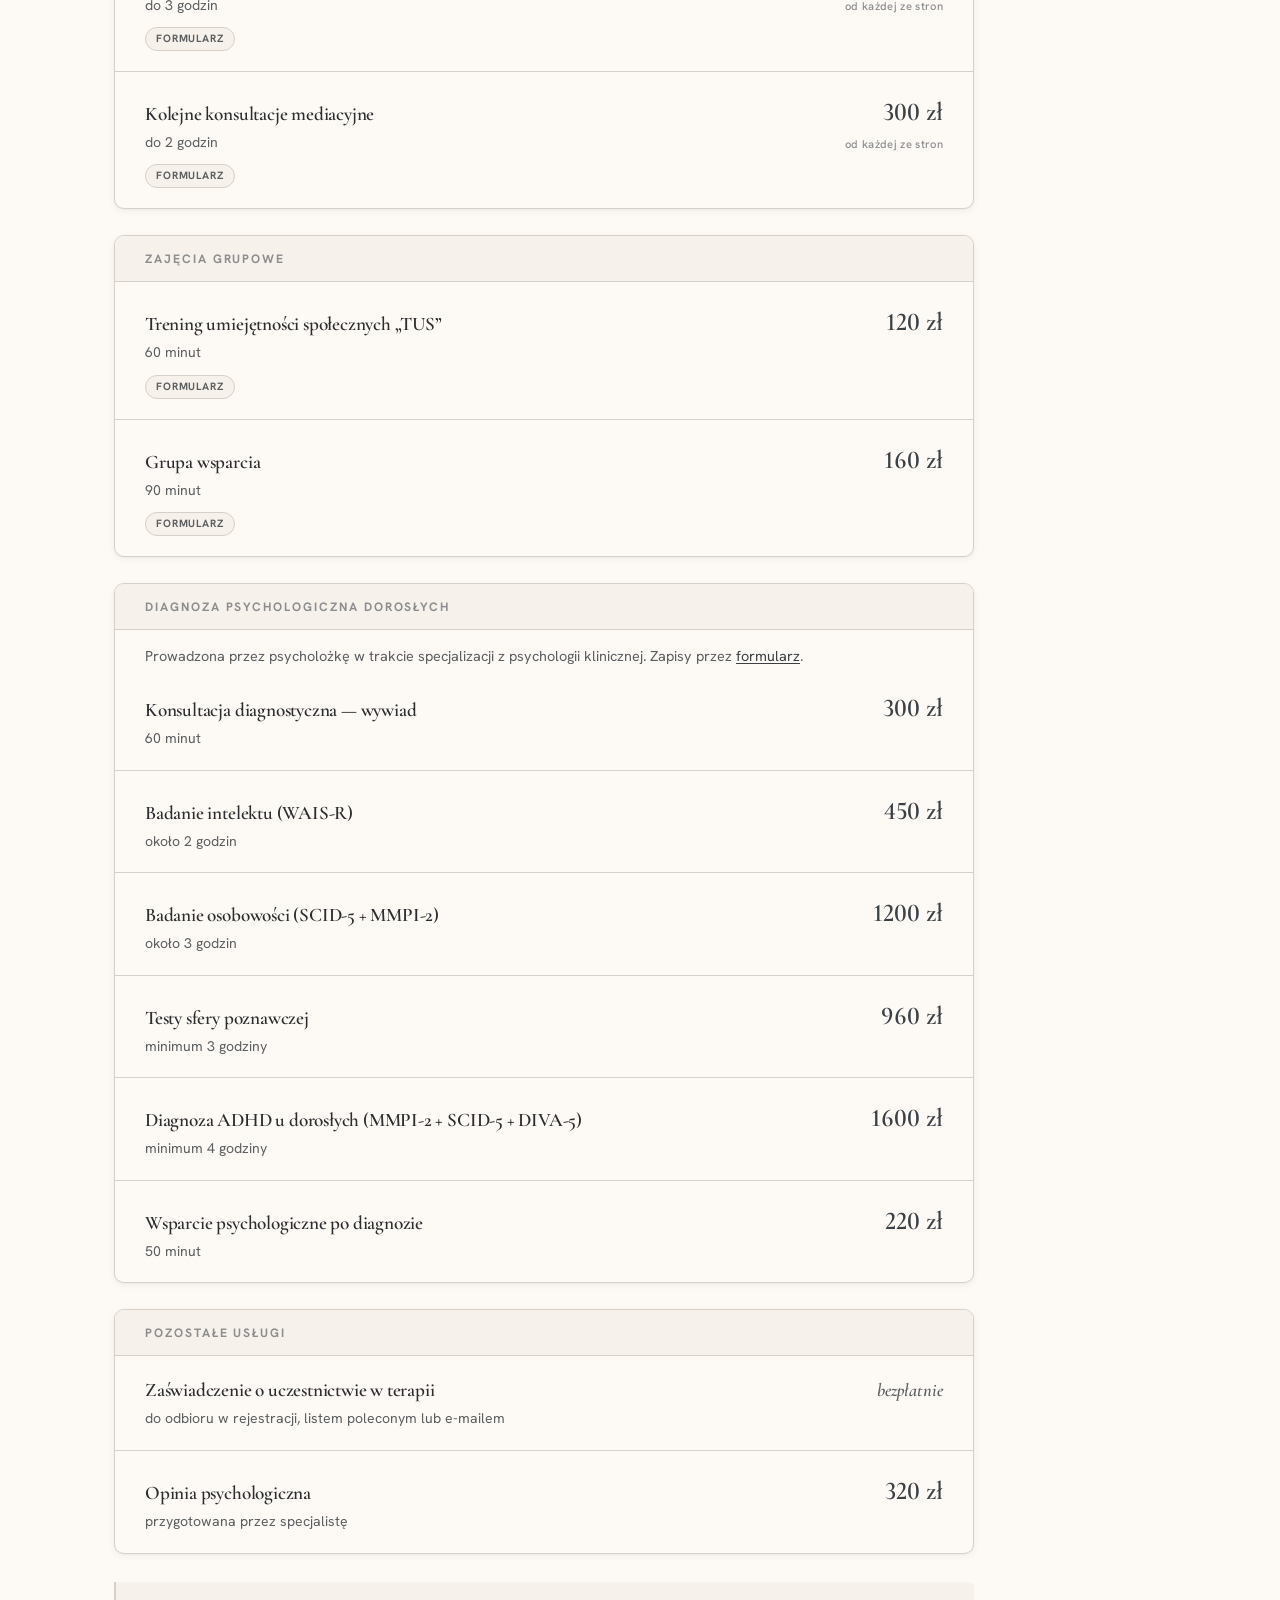
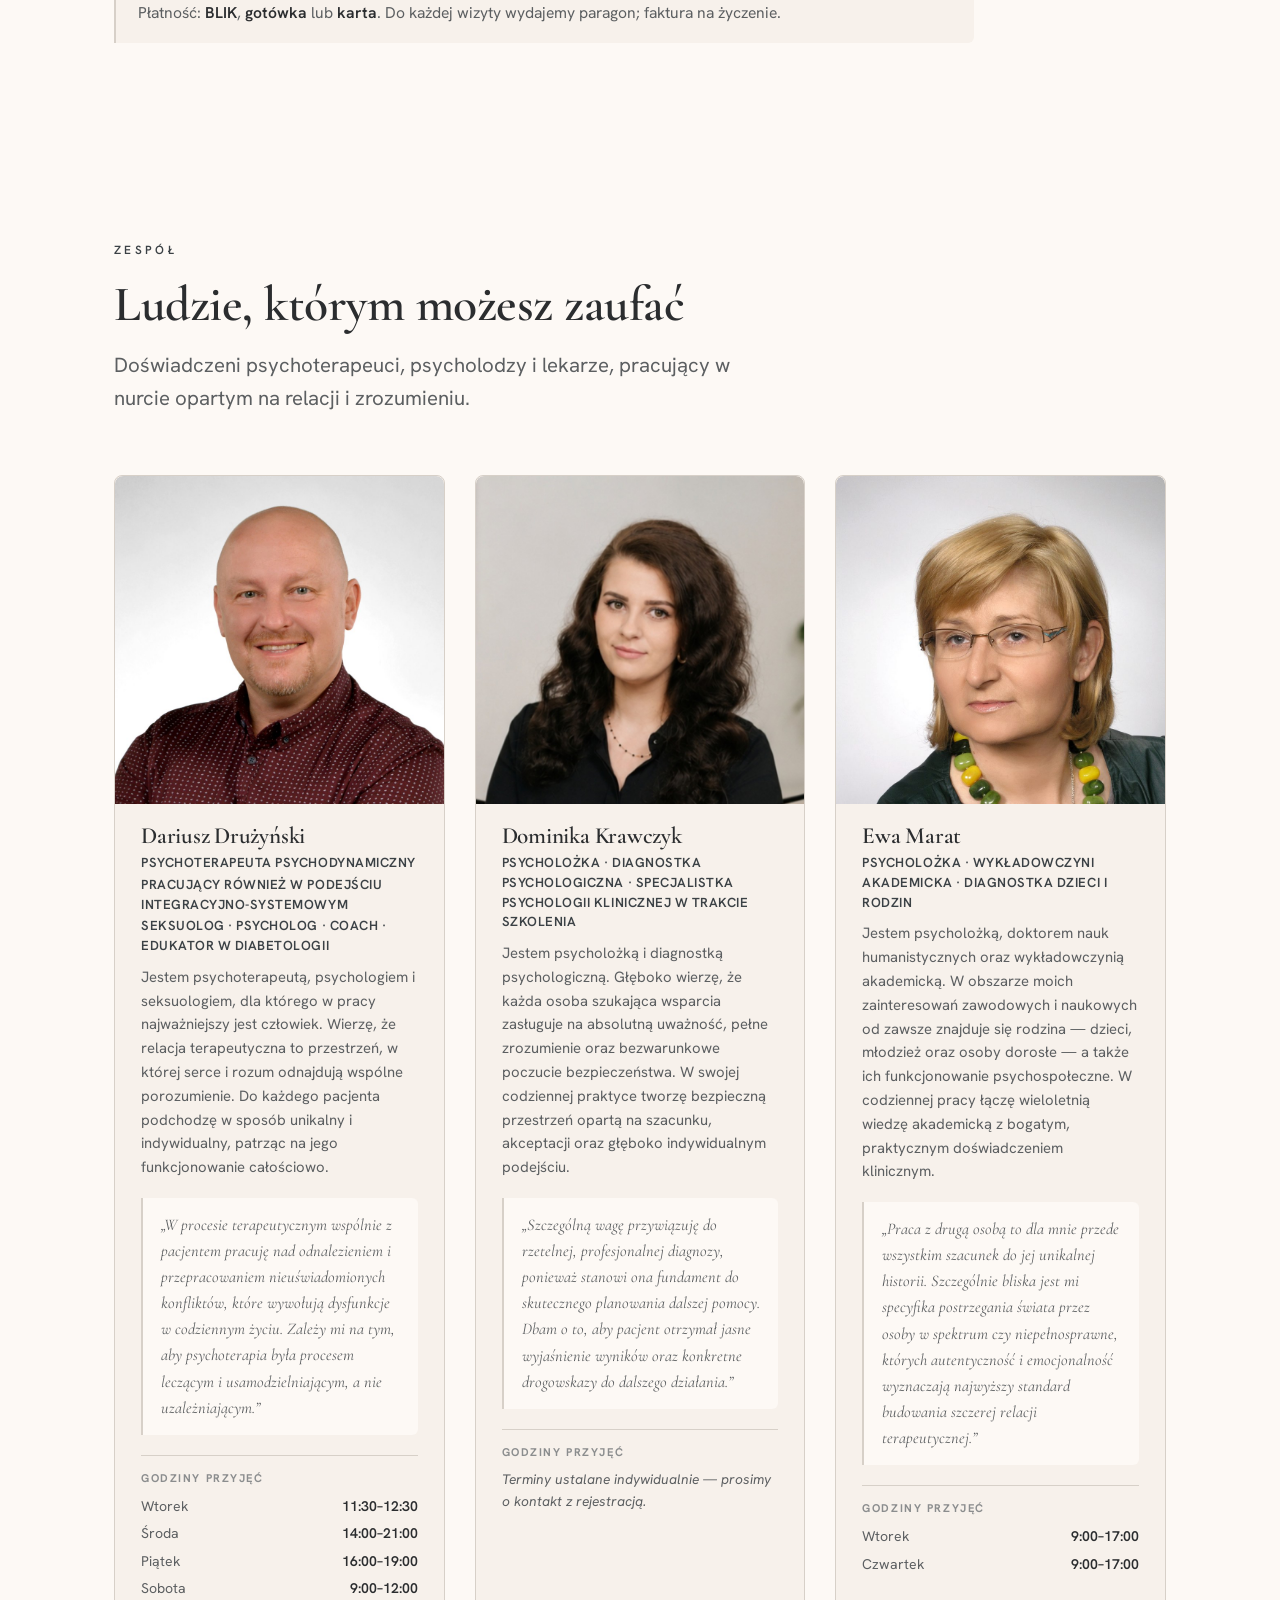
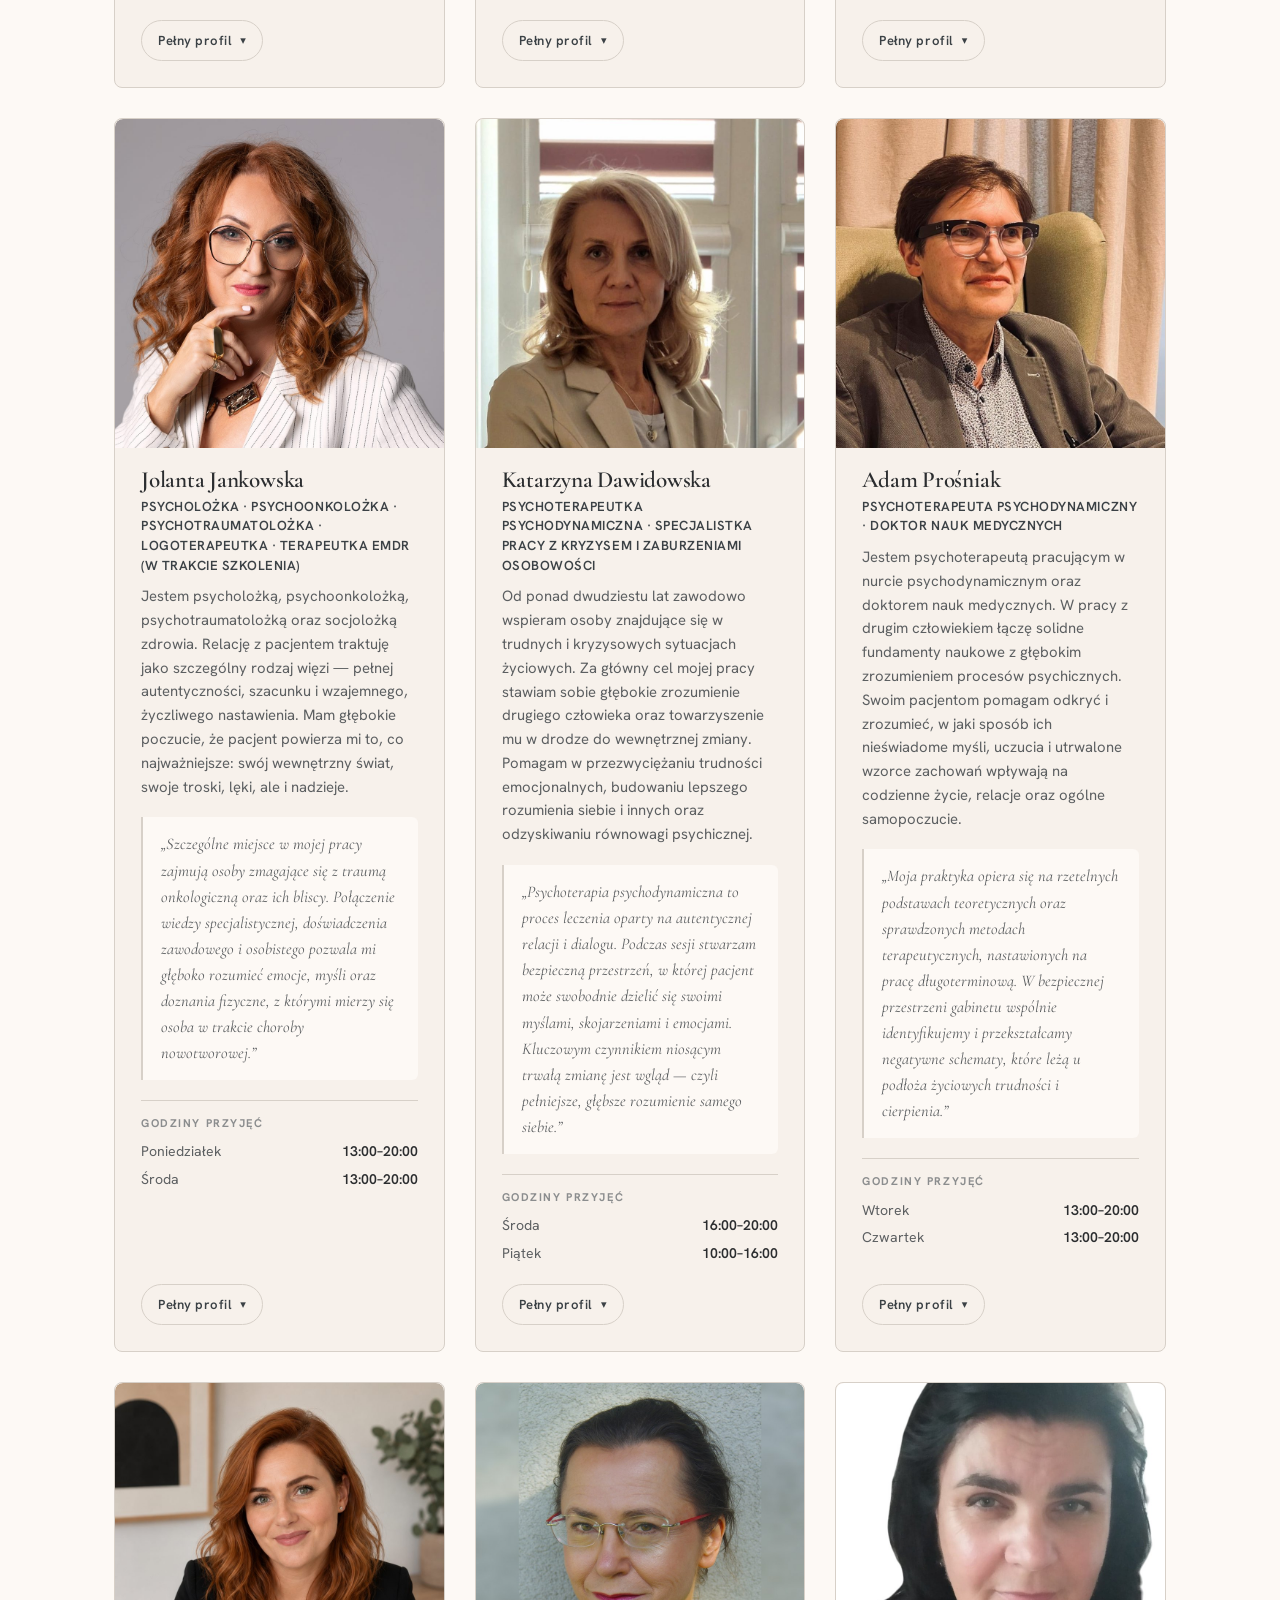
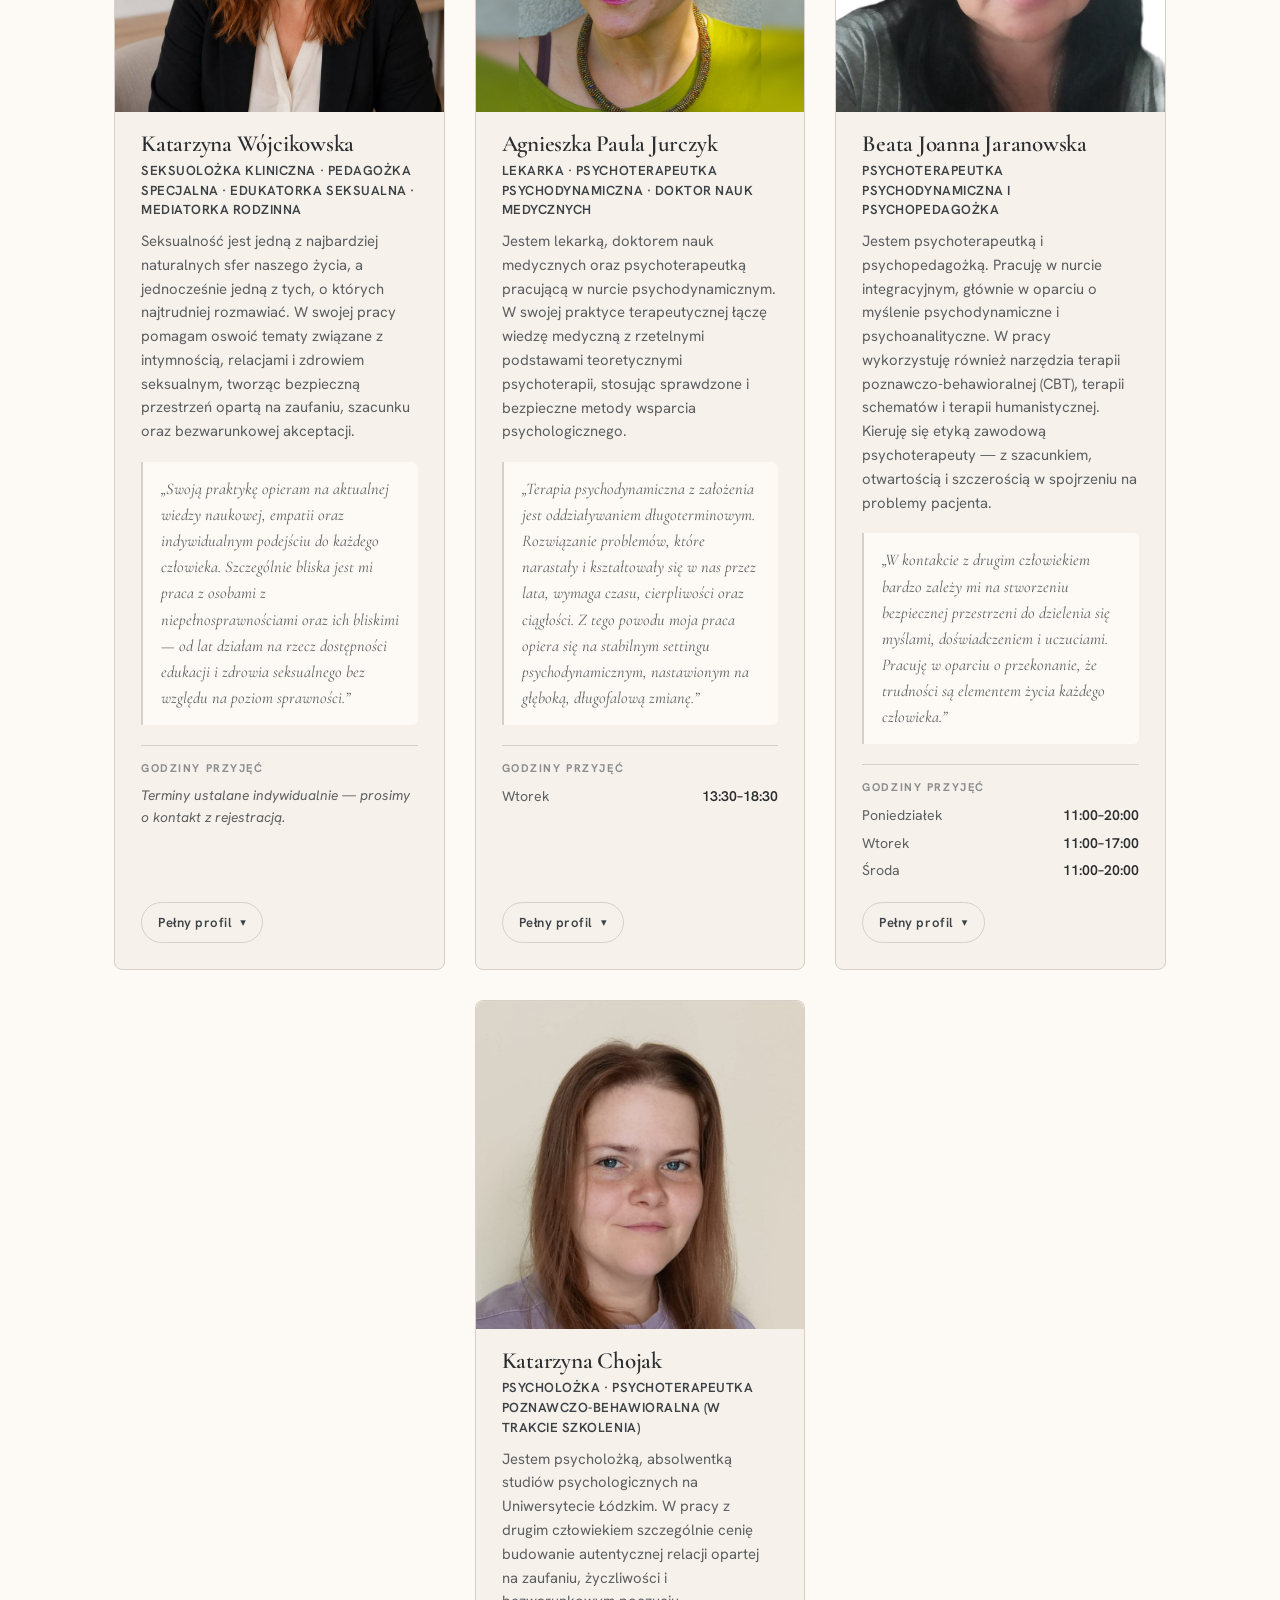
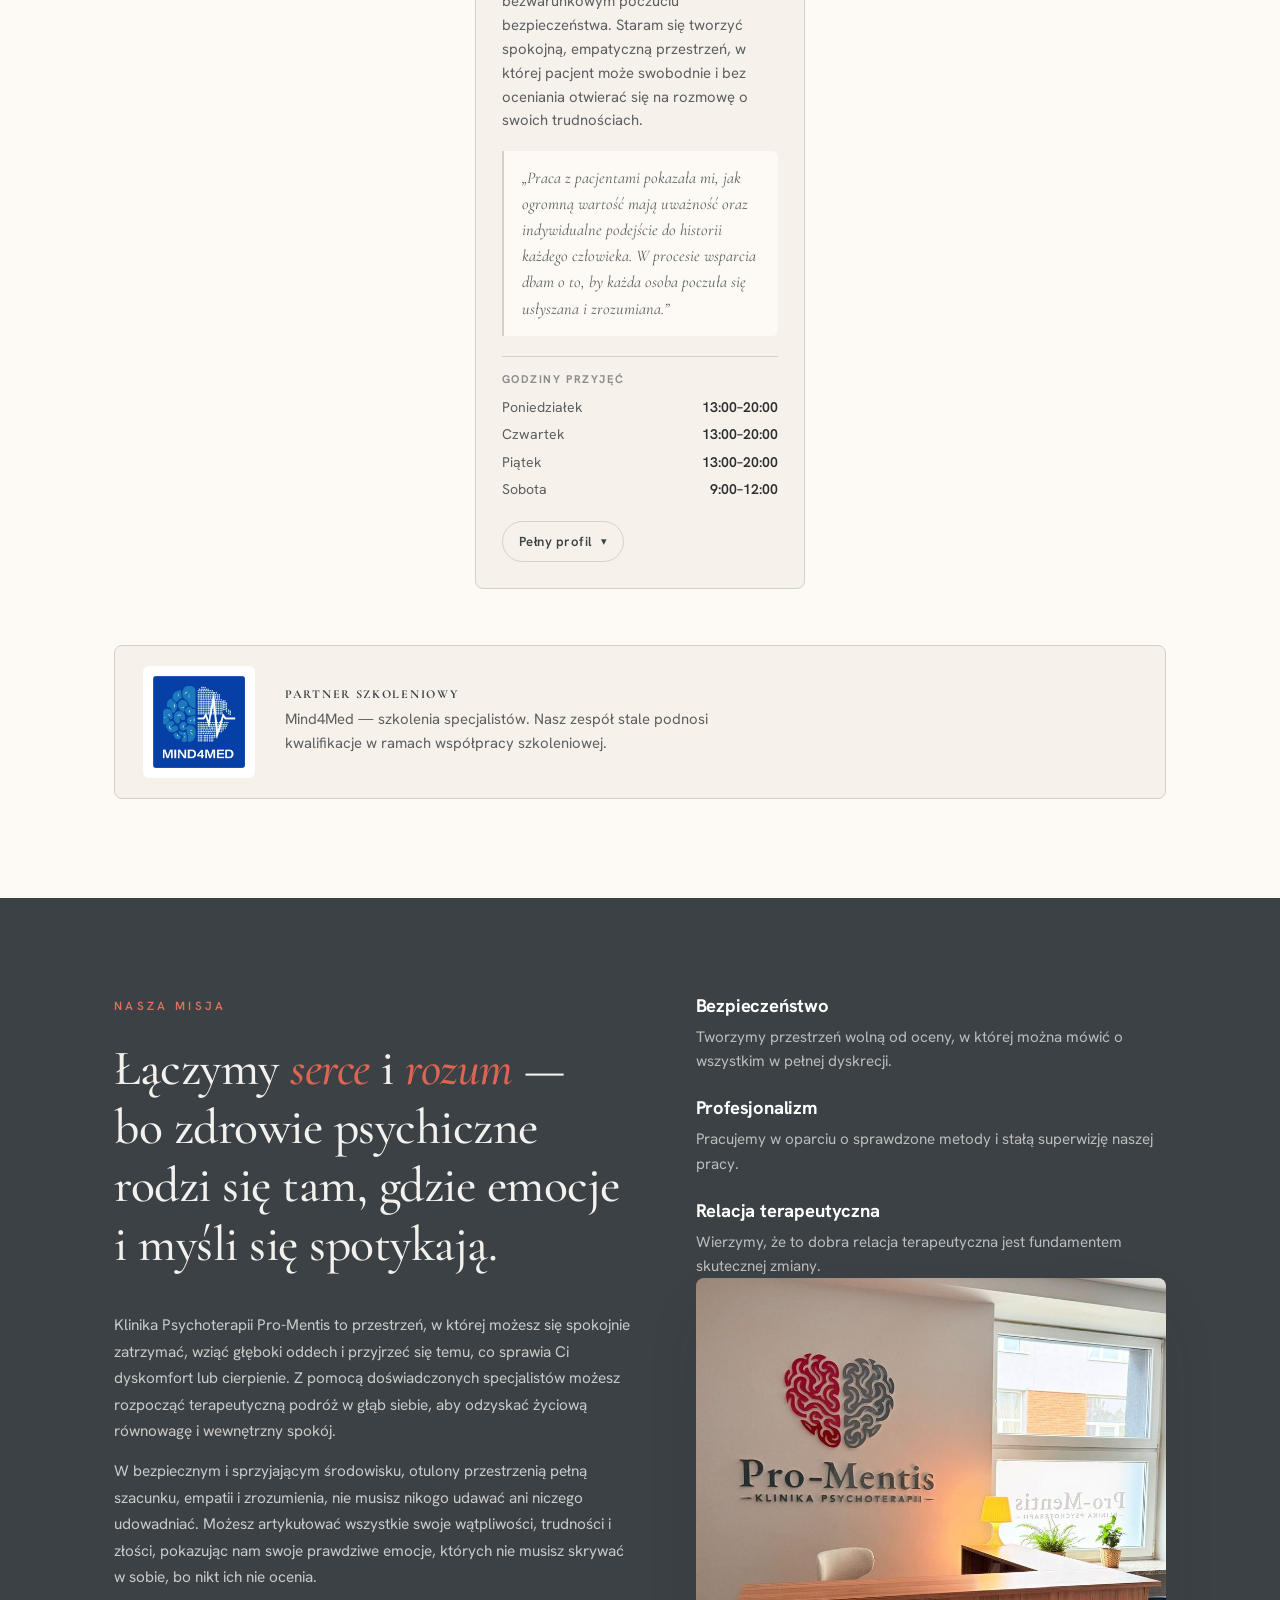
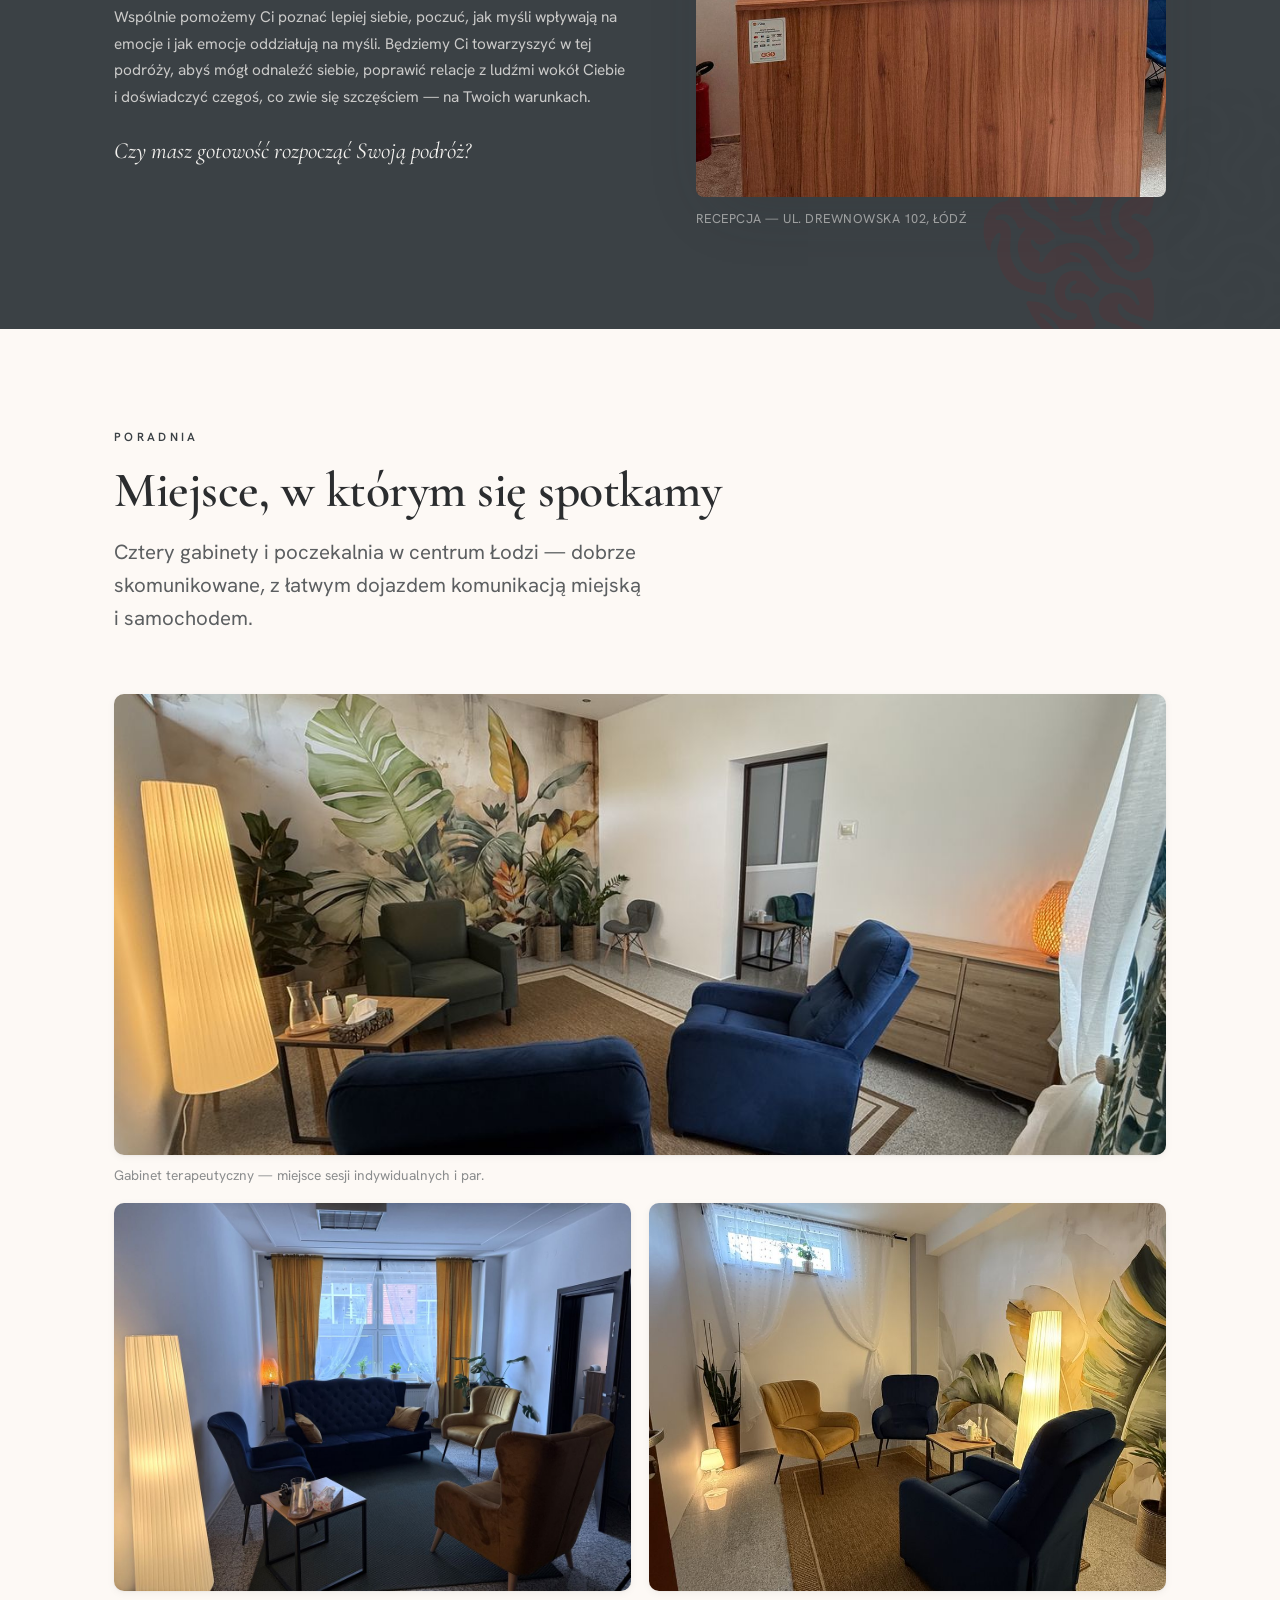
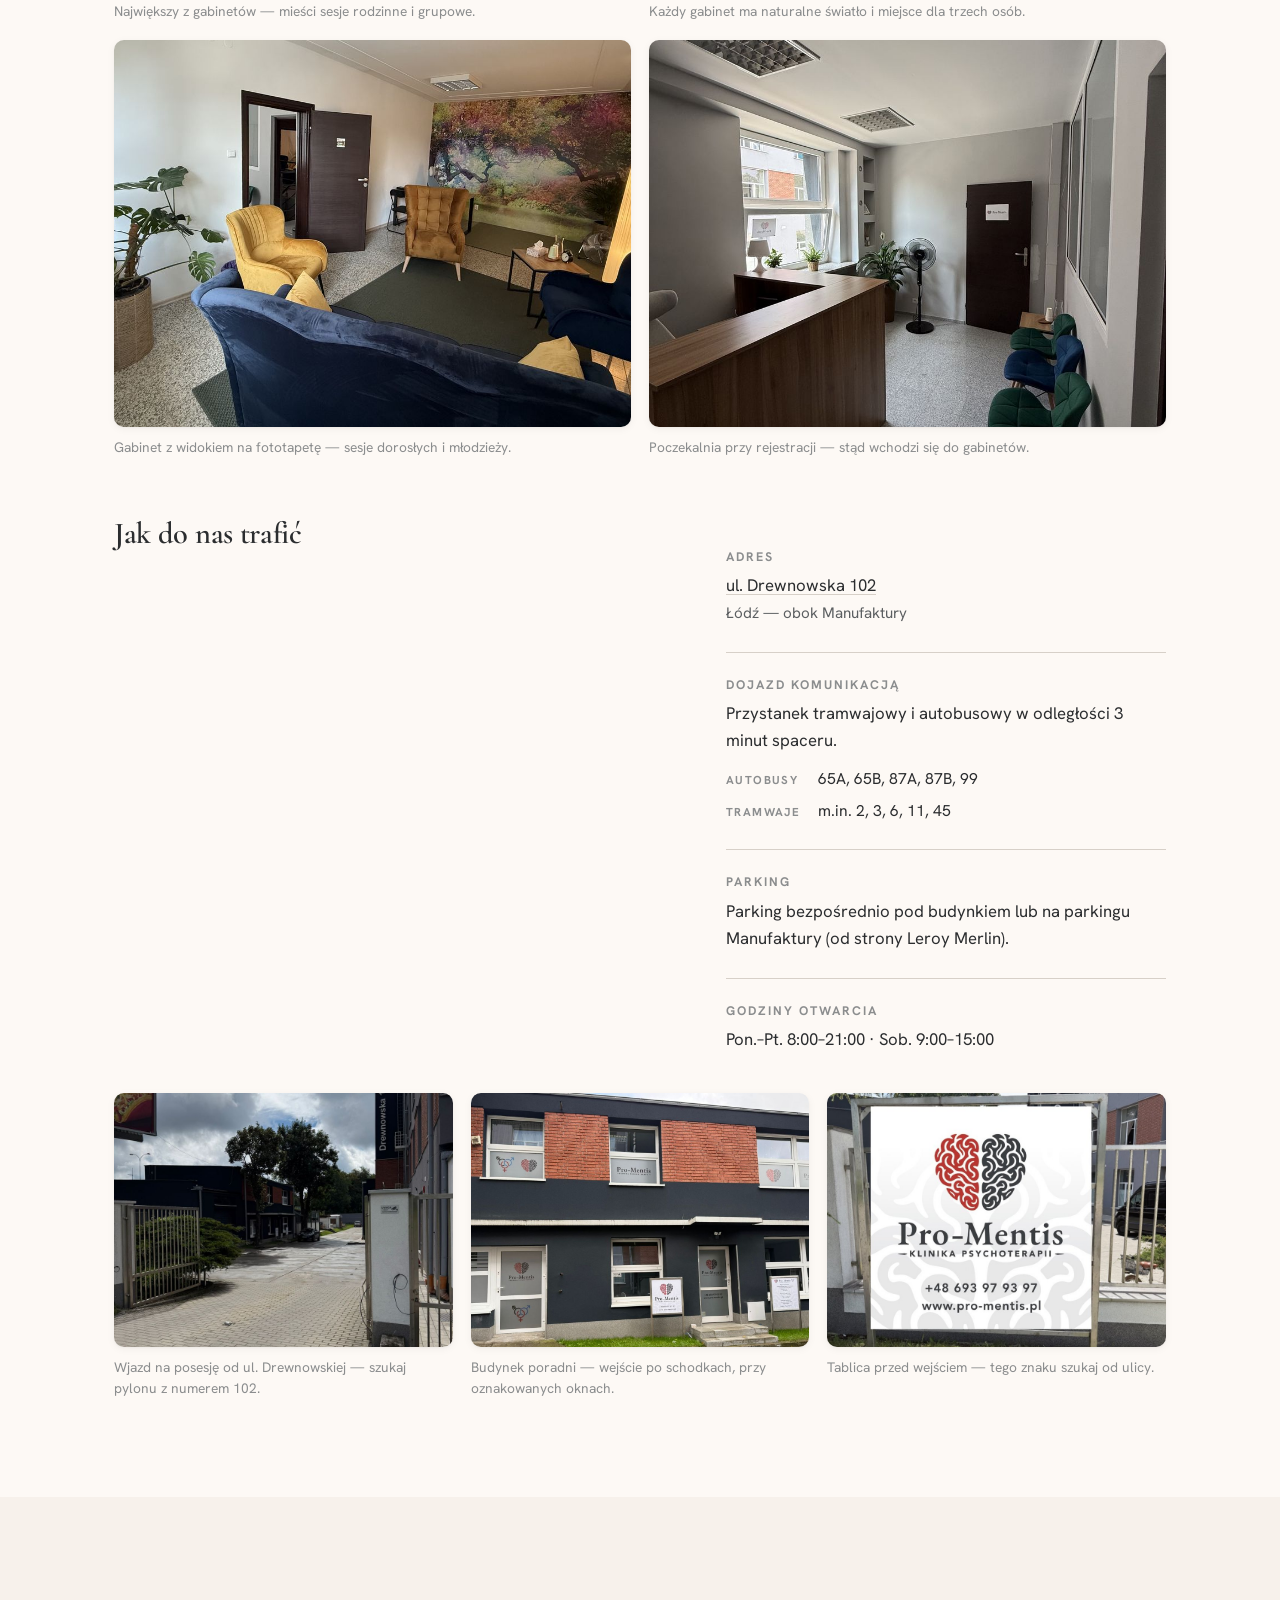
==== commit 8a9242c4: "Zdjęcie budynku po zmroku usunięte Nie było o nie prośby — klient przysłał zdjęcia „za dnia i w nocy" ====
--- a/index.html
+++ b/index.html
@@ -963,10 +963,10 @@
 
     <!--
       Zdjęcia orientacyjne — kolejność jest trasą pacjenta: brama od ulicy, budynek,
-      tablica przy wejściu, ten sam budynek po zmroku. Nowe ujęcia dodawaj w tym
-      samym układzie; siatka sama dobiera liczbę kolumn.
+      tablica przy wejściu. Trzy kafle w rzędzie (.locate-outside); przy innej
+      liczbie zdjęć popraw grid-template-columns, żeby nie został sierotą.
     -->
-    <div class="locate-photos reveal">
+    <div class="locate-photos locate-outside reveal">
       <figure>
         <img src="assets/img/poradnia/wjazd.jpg" alt="Brama wjazdowa na posesję przy ul. Drewnowskiej 102 z pylonem adresowym" loading="lazy">
         <figcaption>Wjazd na posesję od ul. Drewnowskiej — szukaj pylonu z numerem 102.</figcaption>
@@ -978,10 +978,6 @@
       <figure>
         <img src="assets/img/tablica-wejscie.jpg" alt="Tablica informacyjna Pro-Mentis przed wejściem do poradni" loading="lazy">
         <figcaption>Tablica przed wejściem — tego znaku szukaj od ulicy.</figcaption>
-      </figure>
-      <figure>
-        <img src="assets/img/poradnia/budynek-noc.jpg" alt="Budynek poradni Pro-Mentis po zmroku — oświetlone wejście i oznakowane okna" loading="lazy">
-        <figcaption>Po zmroku wejście jest oświetlone — wieczorne sesje trwają do 21:00.</figcaption>
       </figure>
     </div>
   </section>
--- a/assets/css/styles.css
+++ b/assets/css/styles.css
@@ -479,6 +479,8 @@
 .locate-photos img { aspect-ratio: 4/3; object-fit: cover; }
 /* Galeria wnętrz — pierwsze zdjęcie na całą szerokość, reszta w siatce */
 .locate-rooms > figure:first-child { grid-column: 1 / -1; }
+/* Galeria orientacyjna ma trzy kafle — w siatce 2-kolumnowej trzeci zostałby sam */
+.locate-outside { grid-template-columns: repeat(3, minmax(0, 1fr)); }
 .locate-rooms > figure:first-child img { aspect-ratio: 16/7; }
 .locate-subhead {
   margin-top: clamp(38px, 5vw, 60px); font-family: var(--font-display);
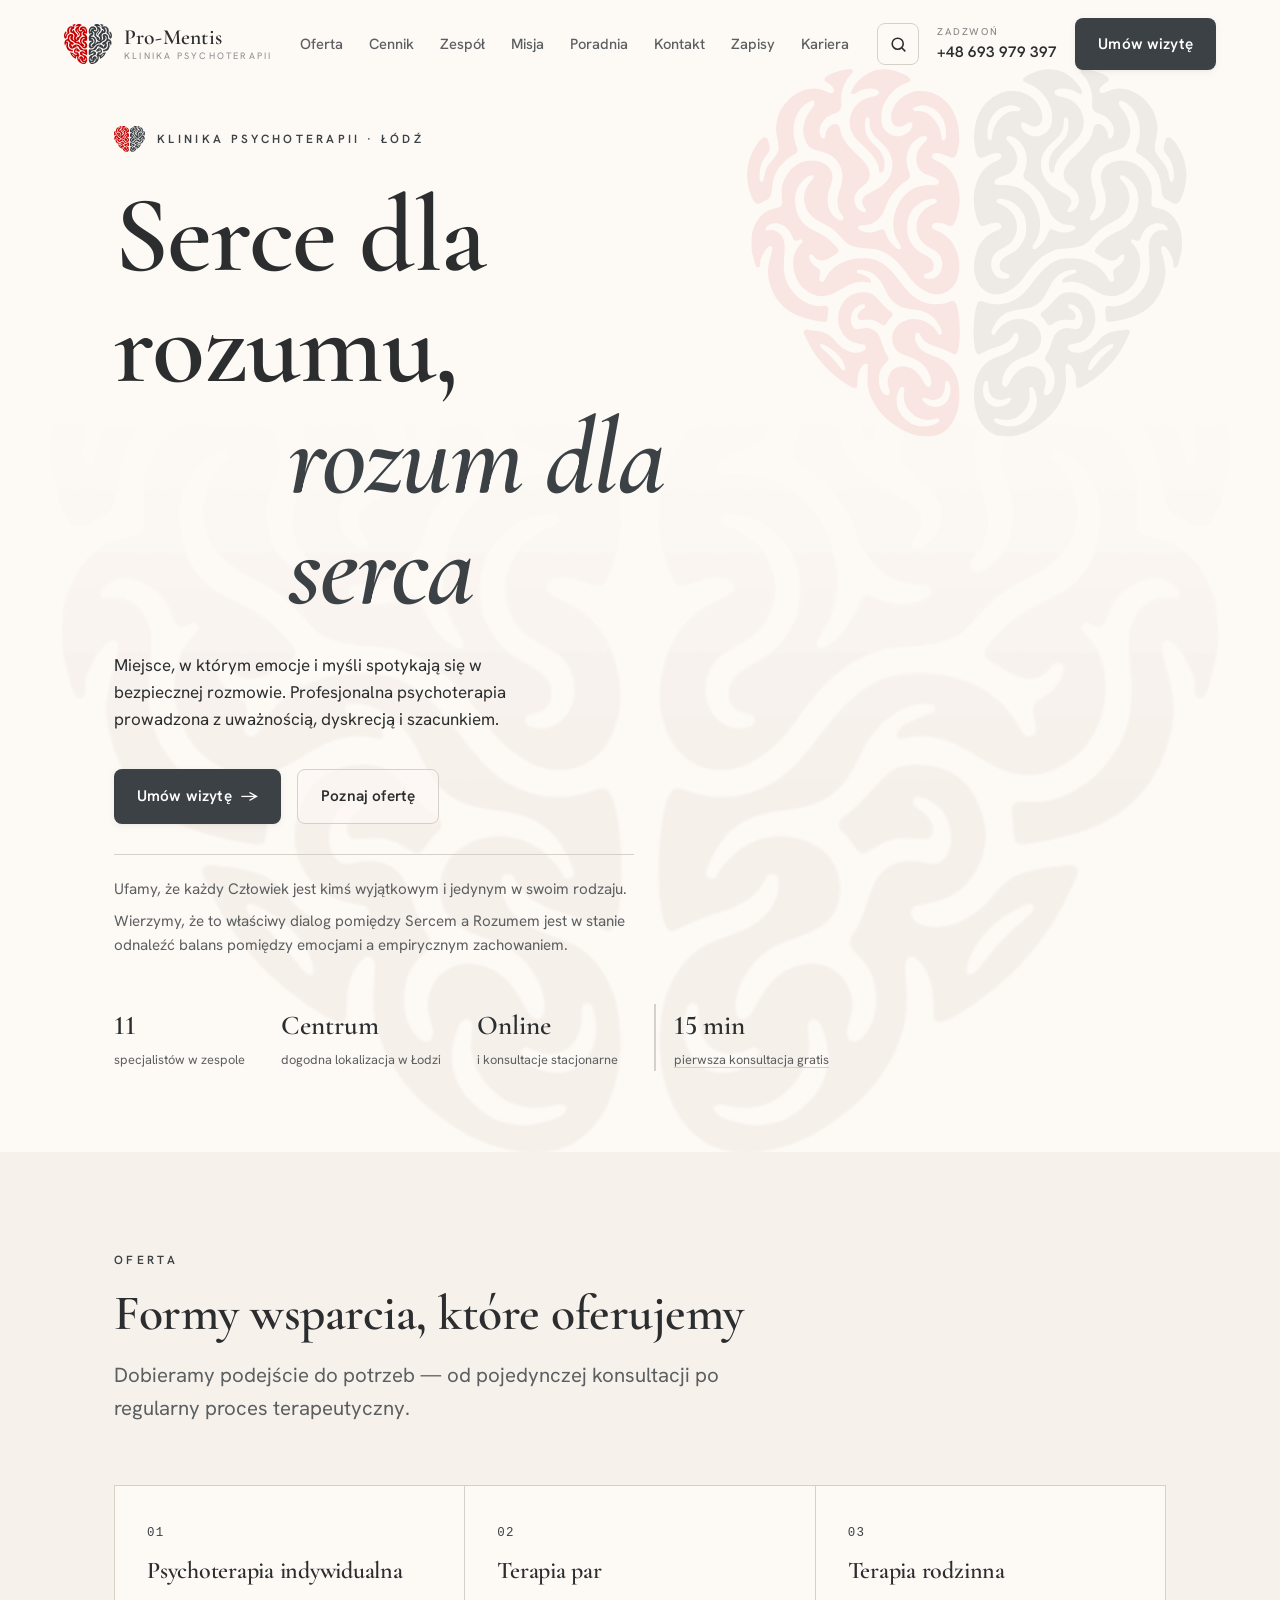
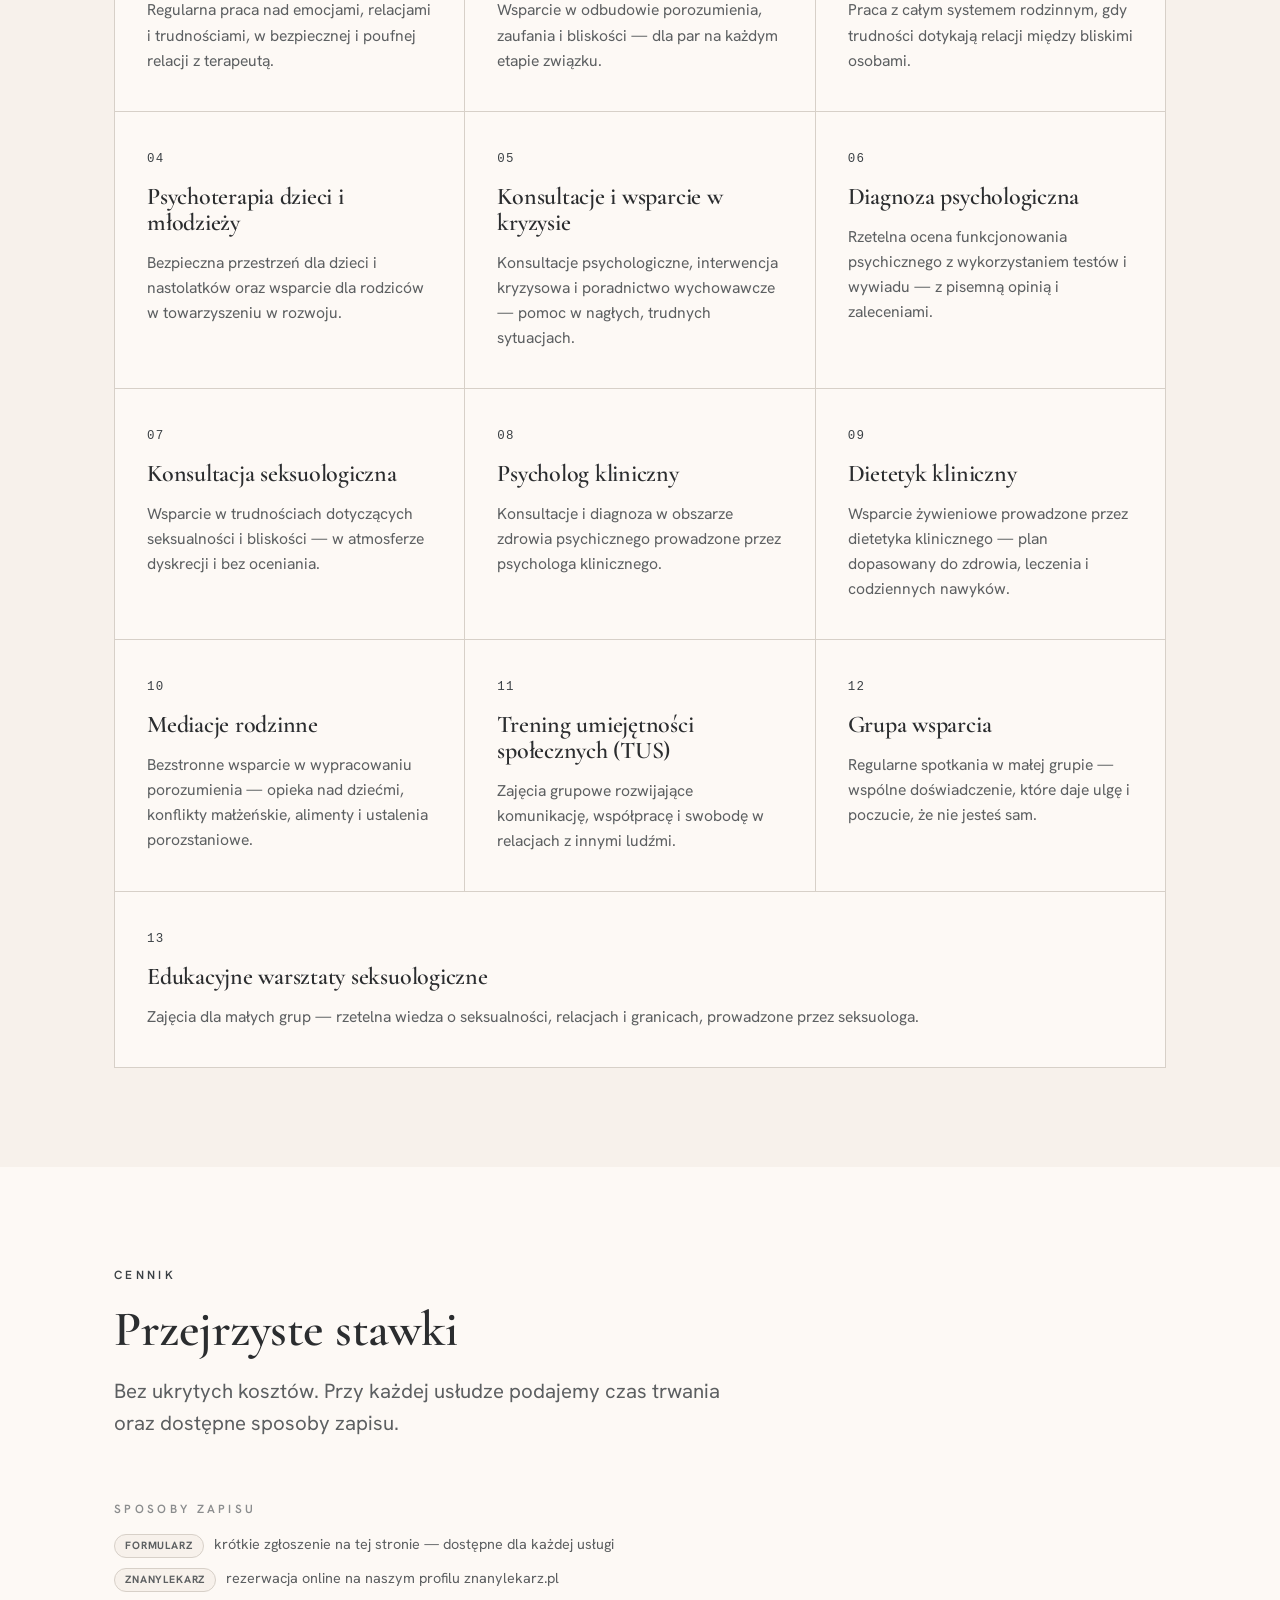
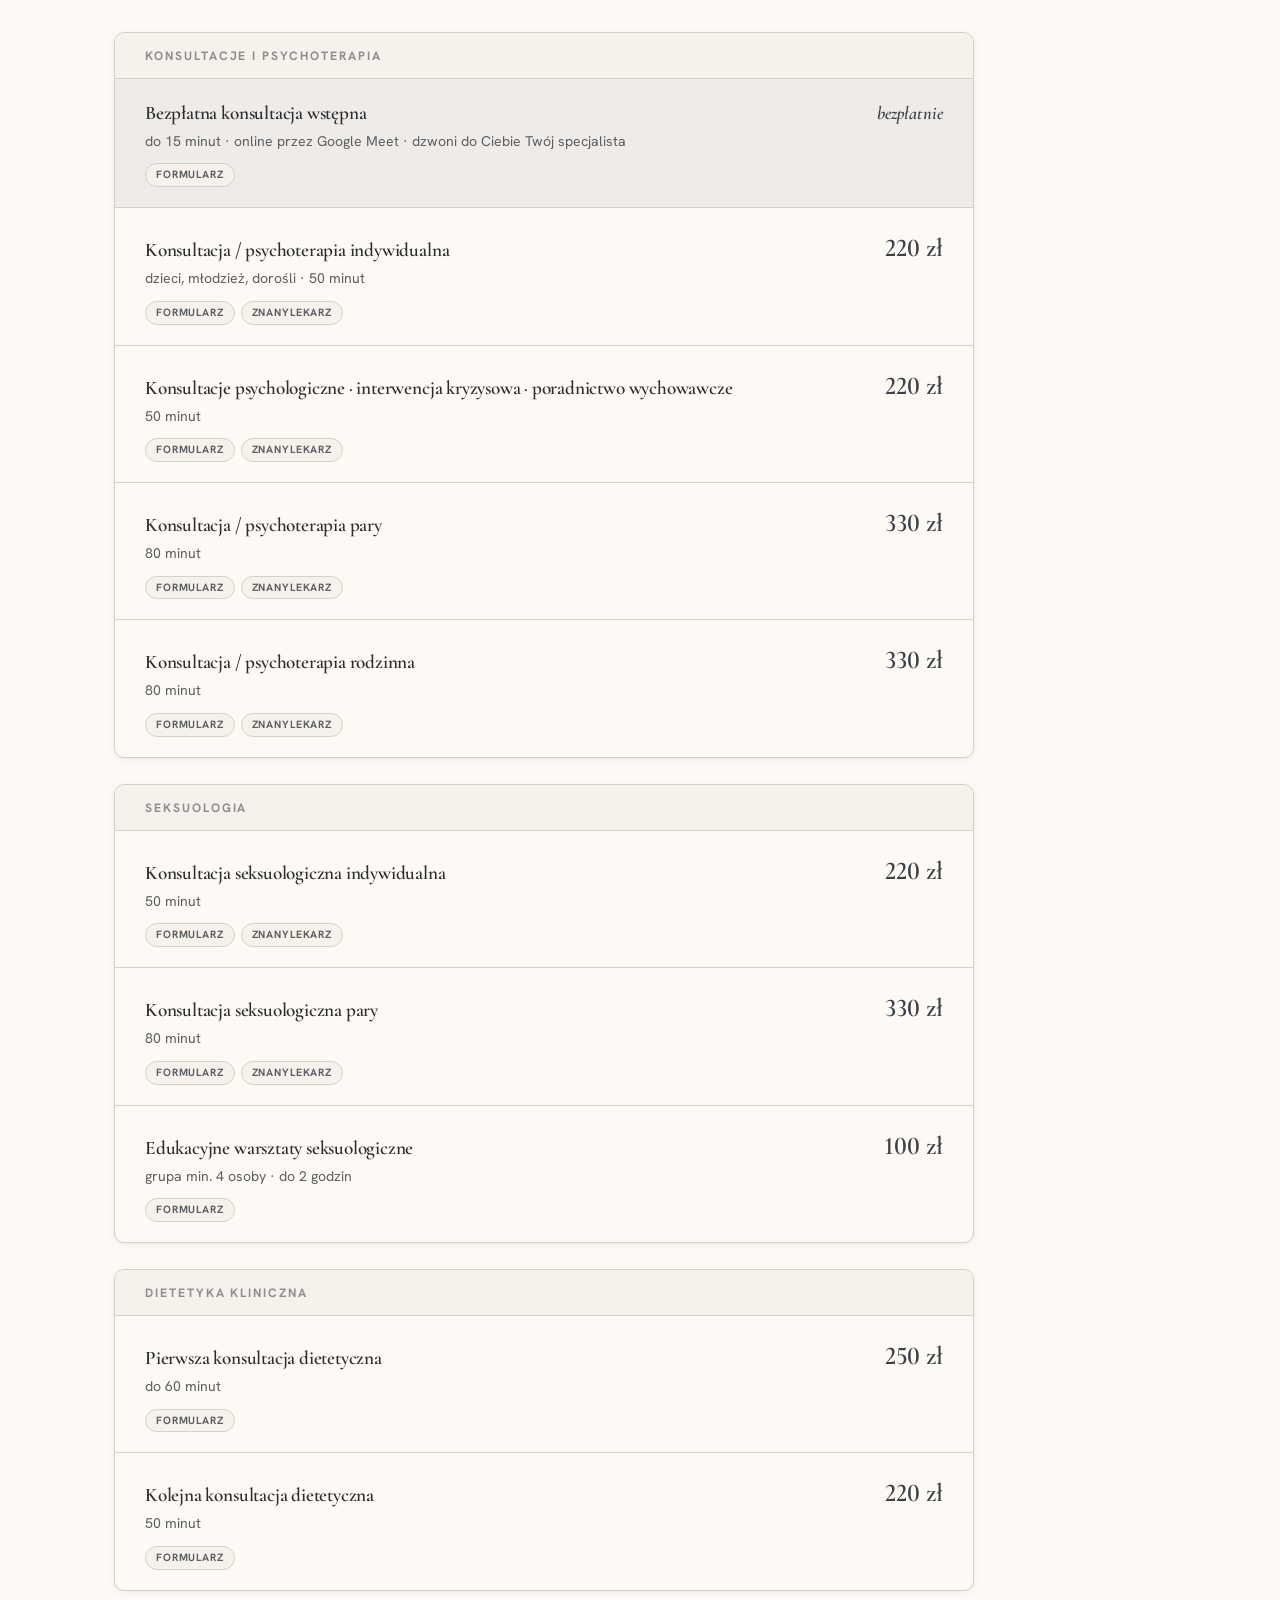
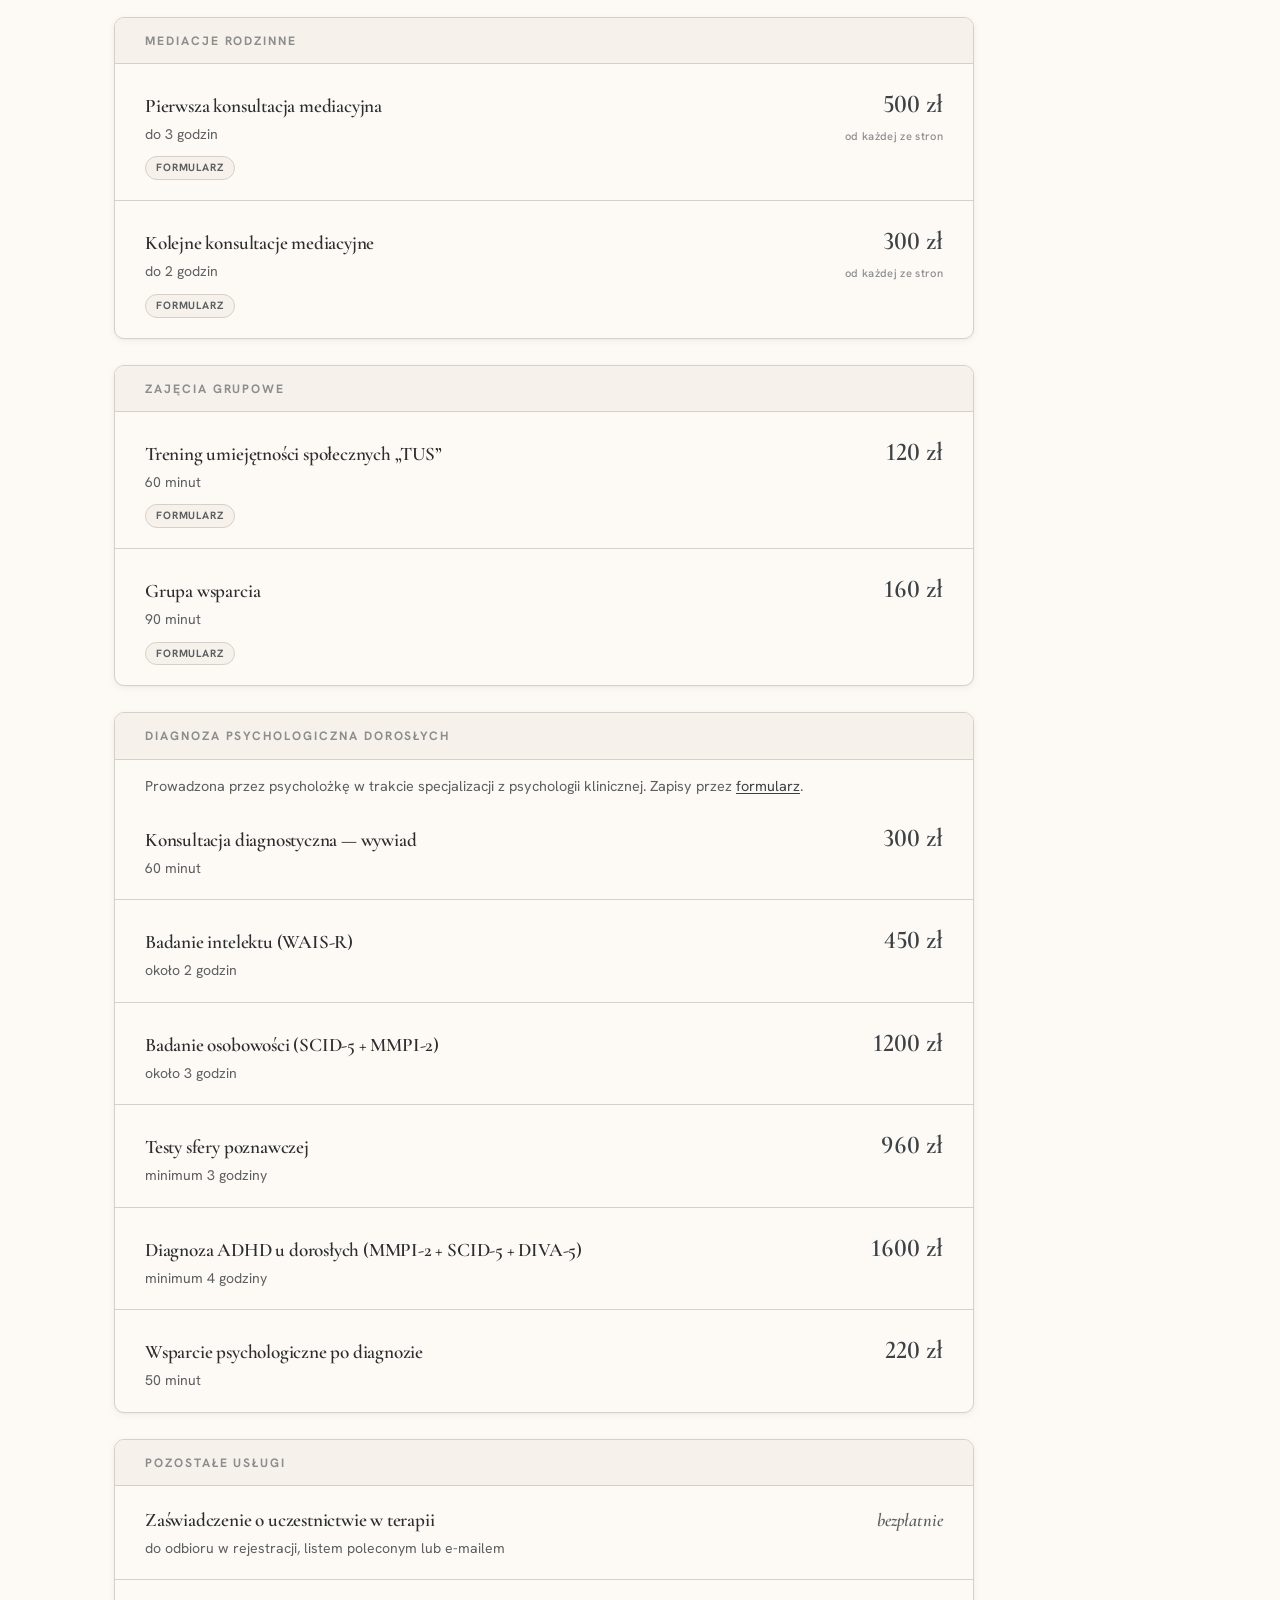
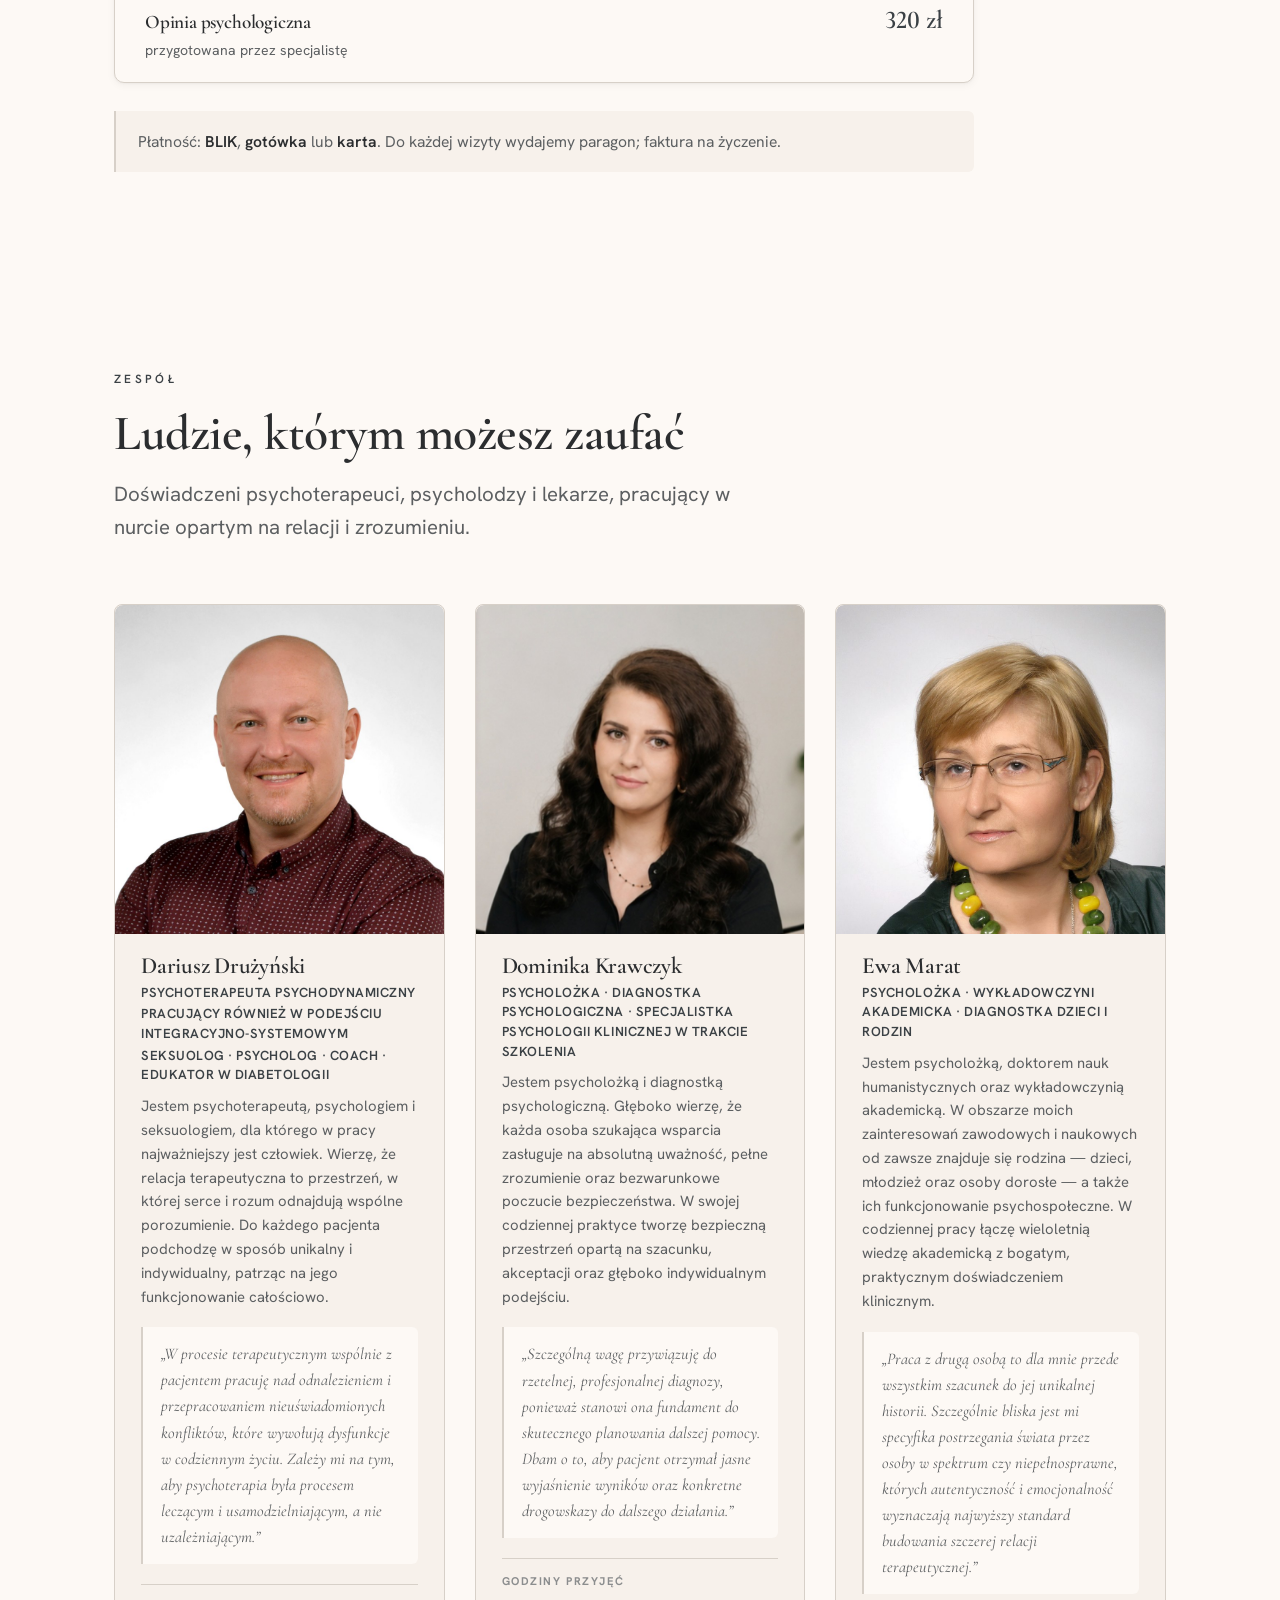
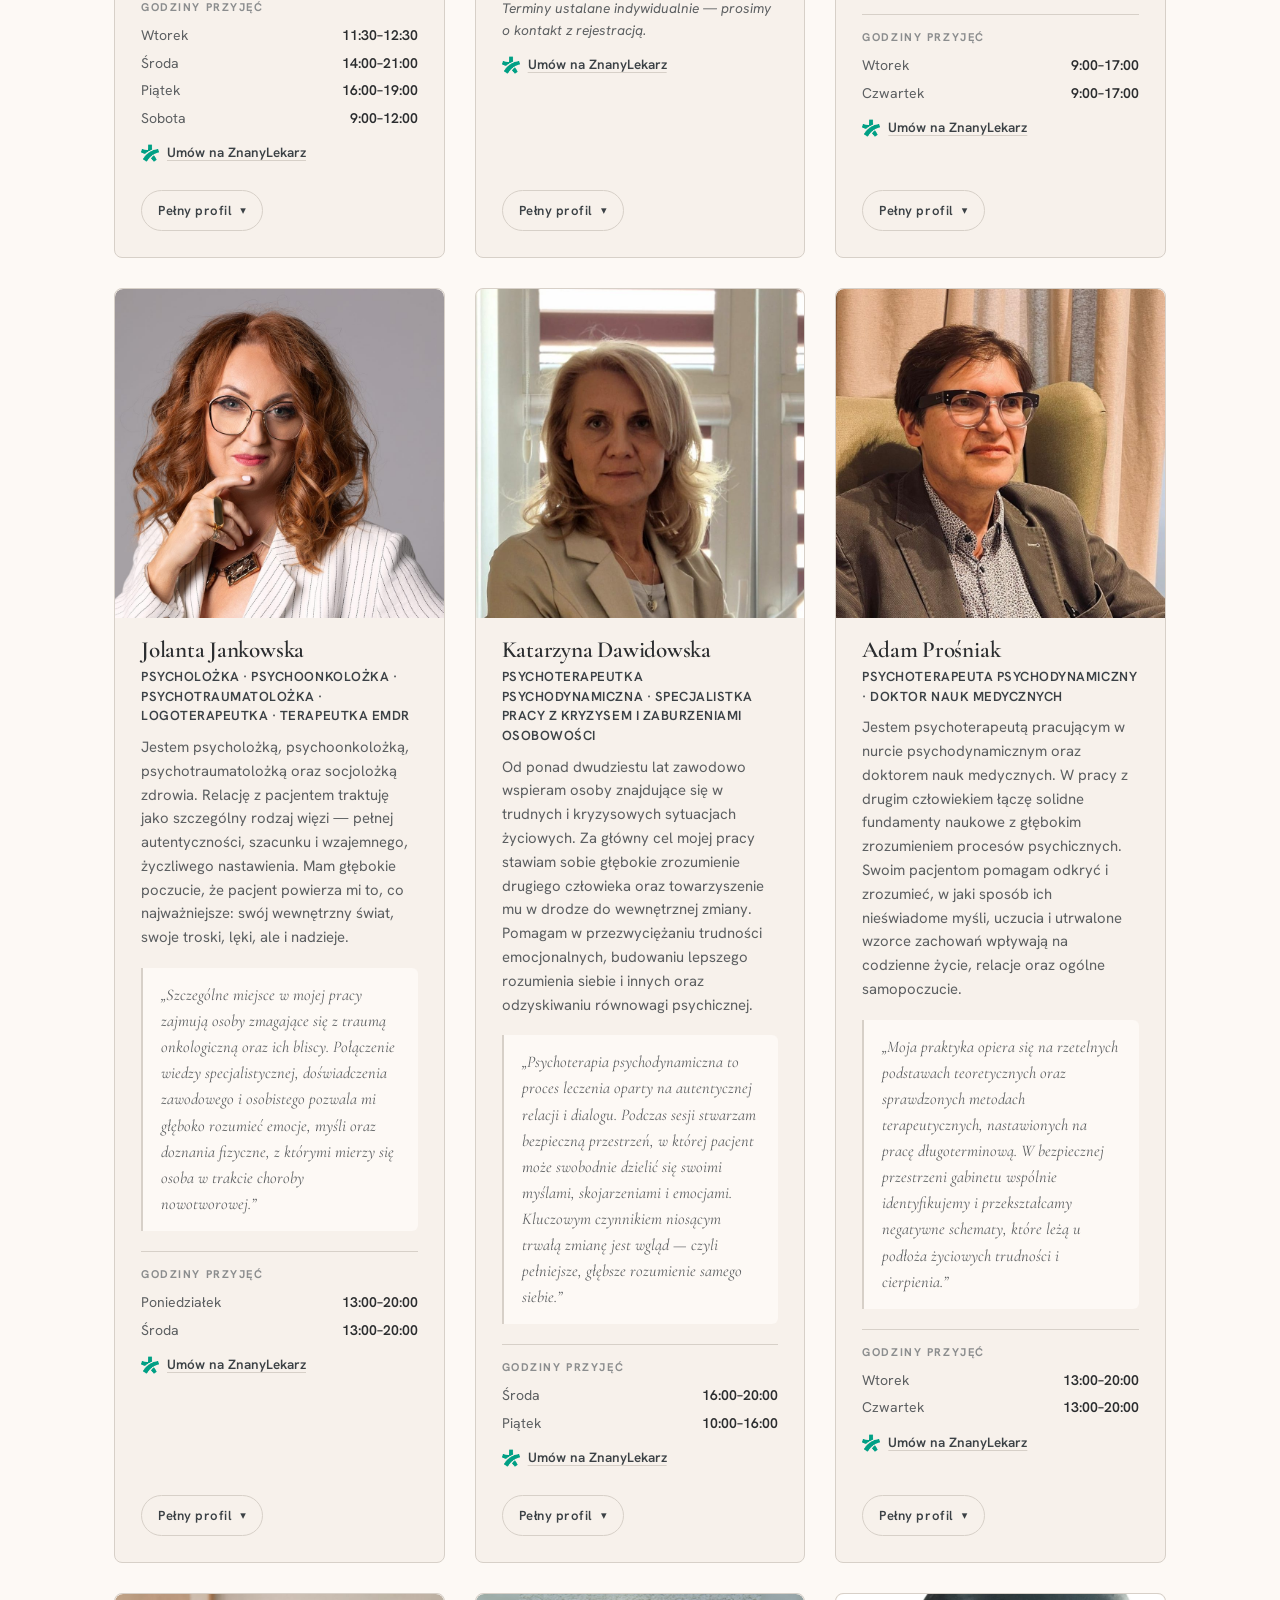
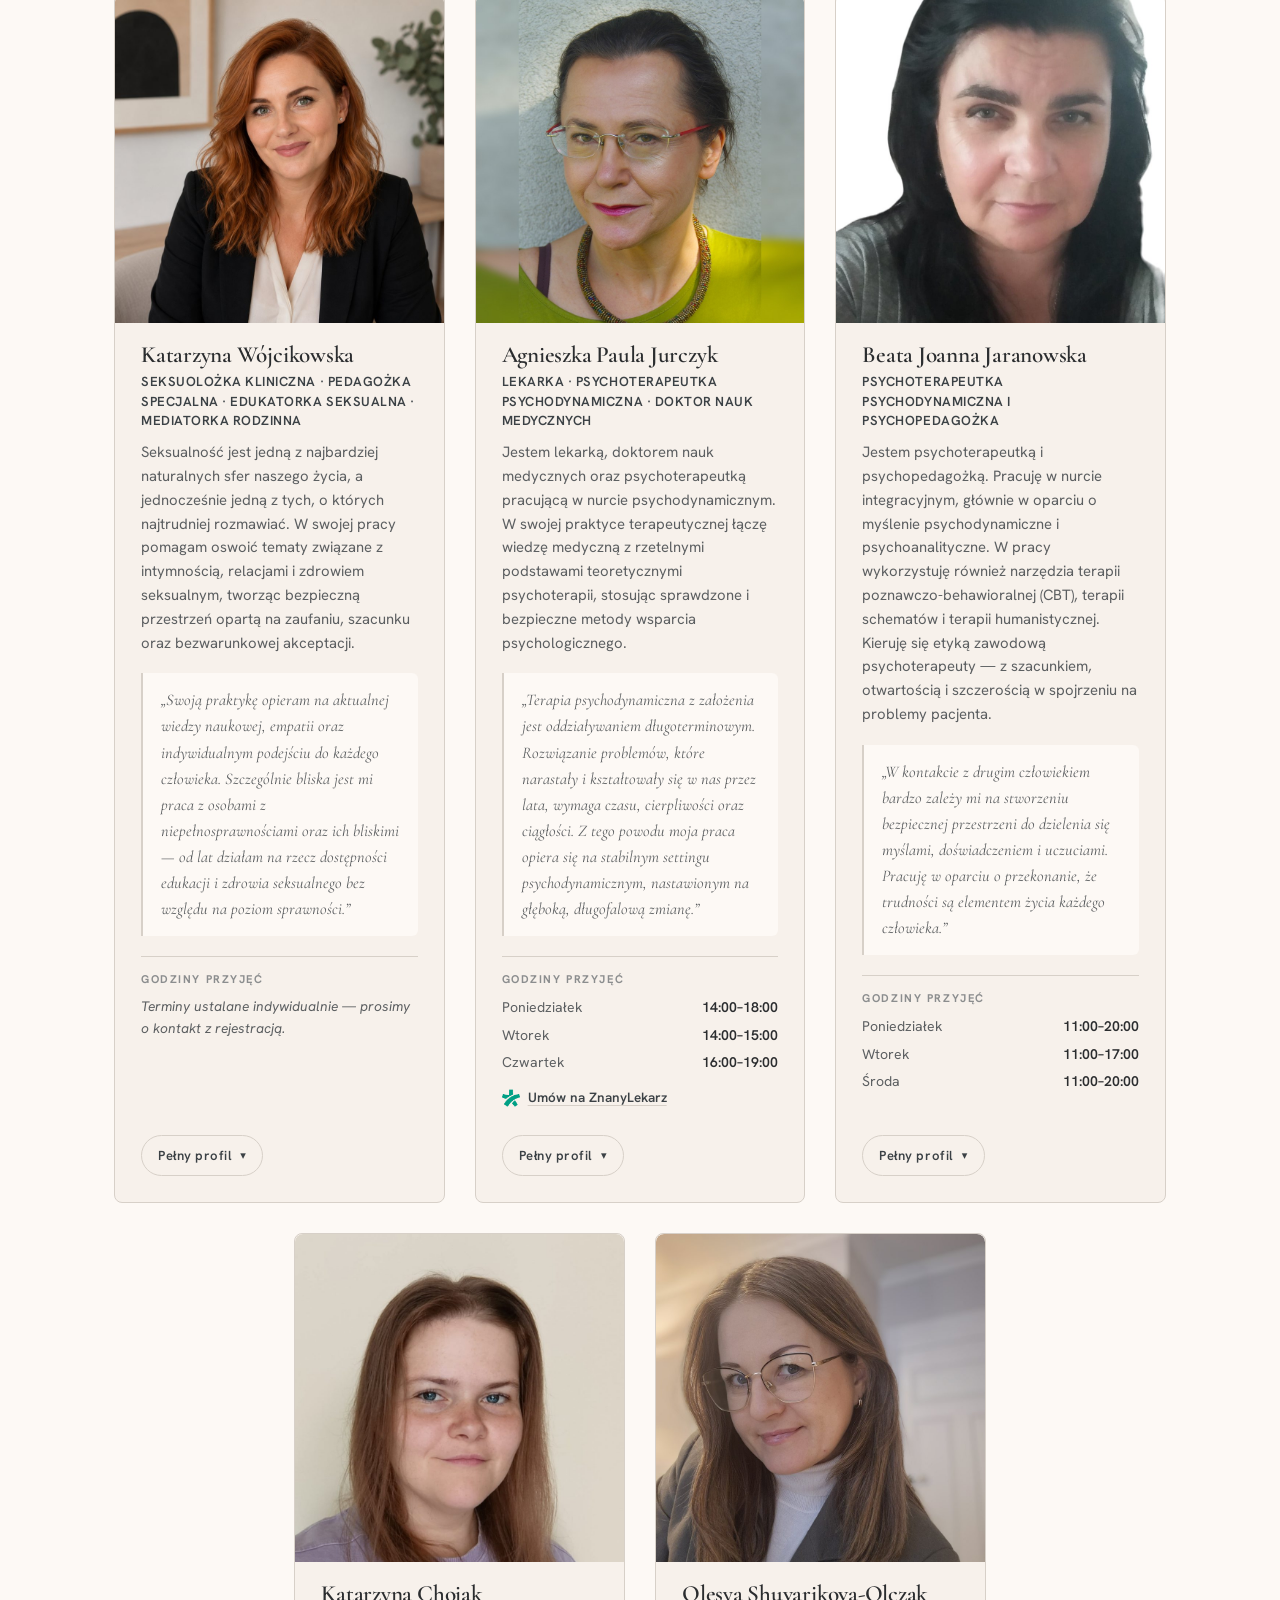
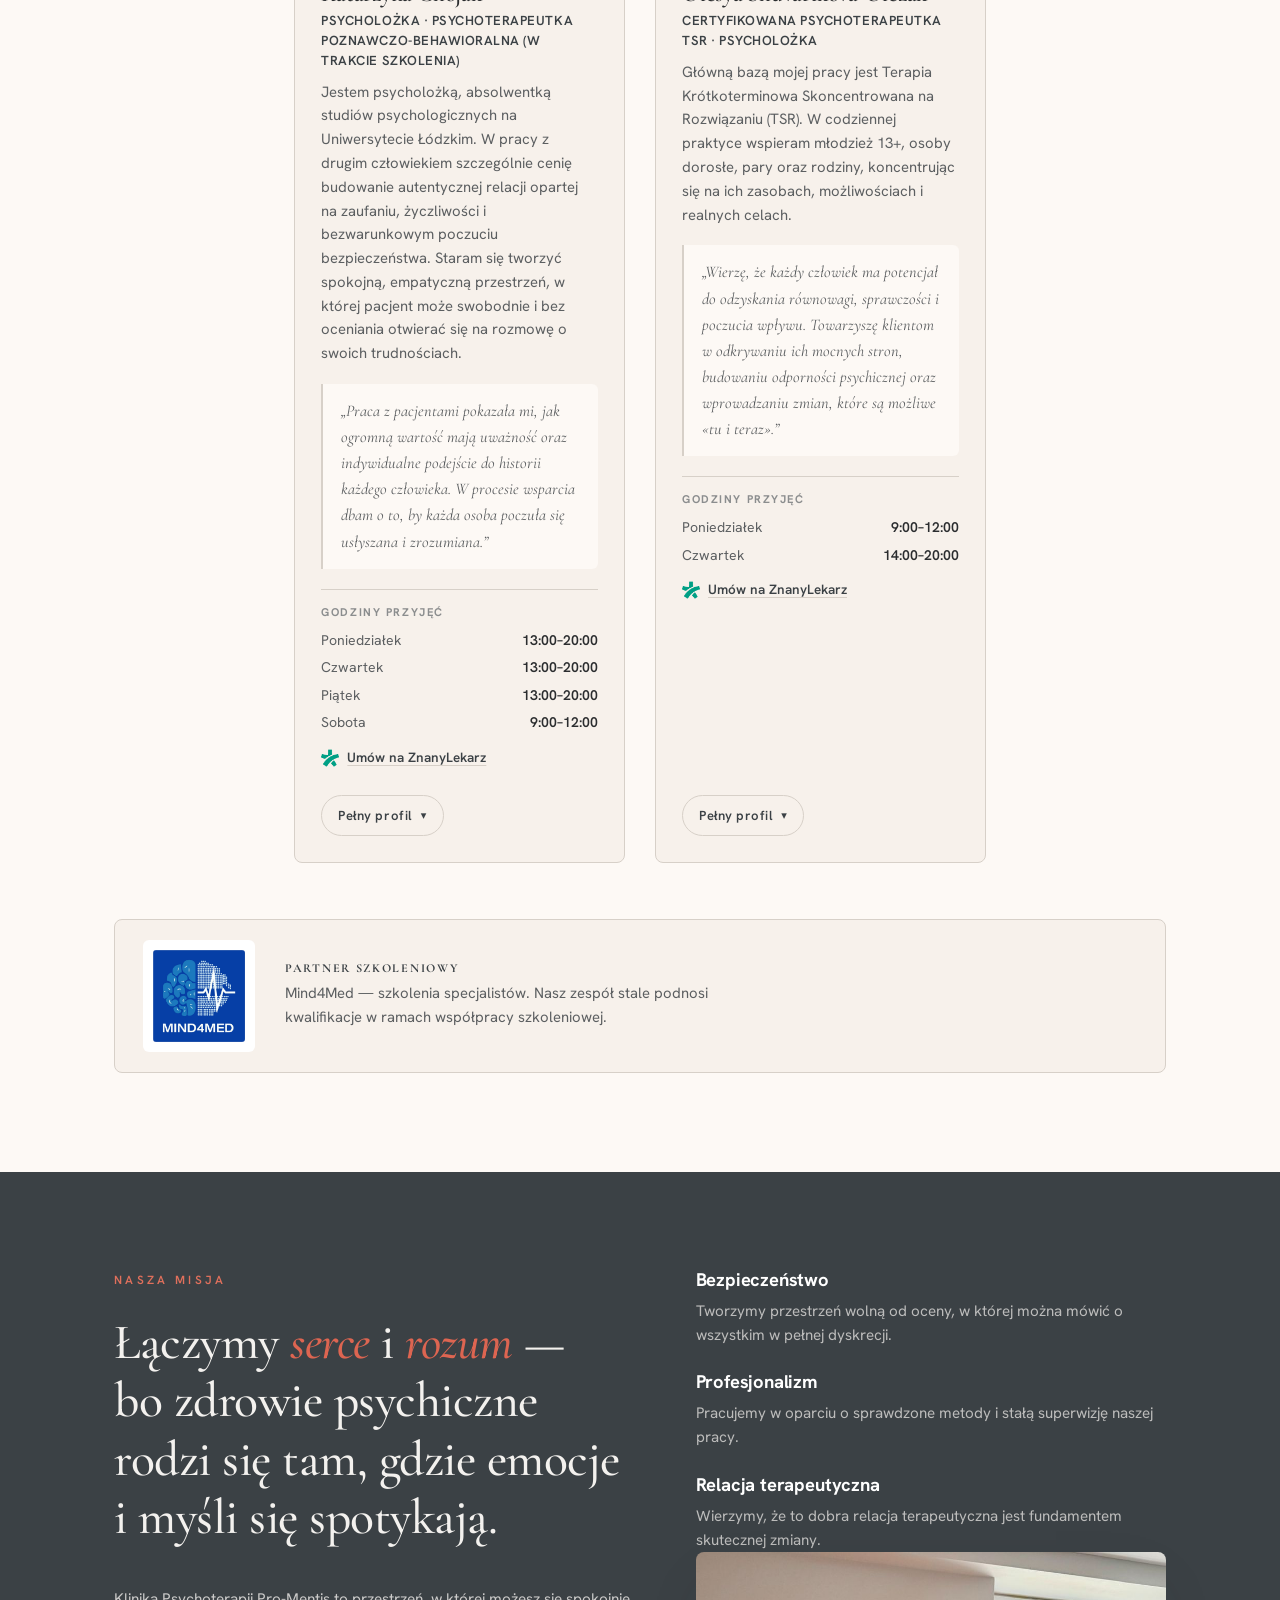
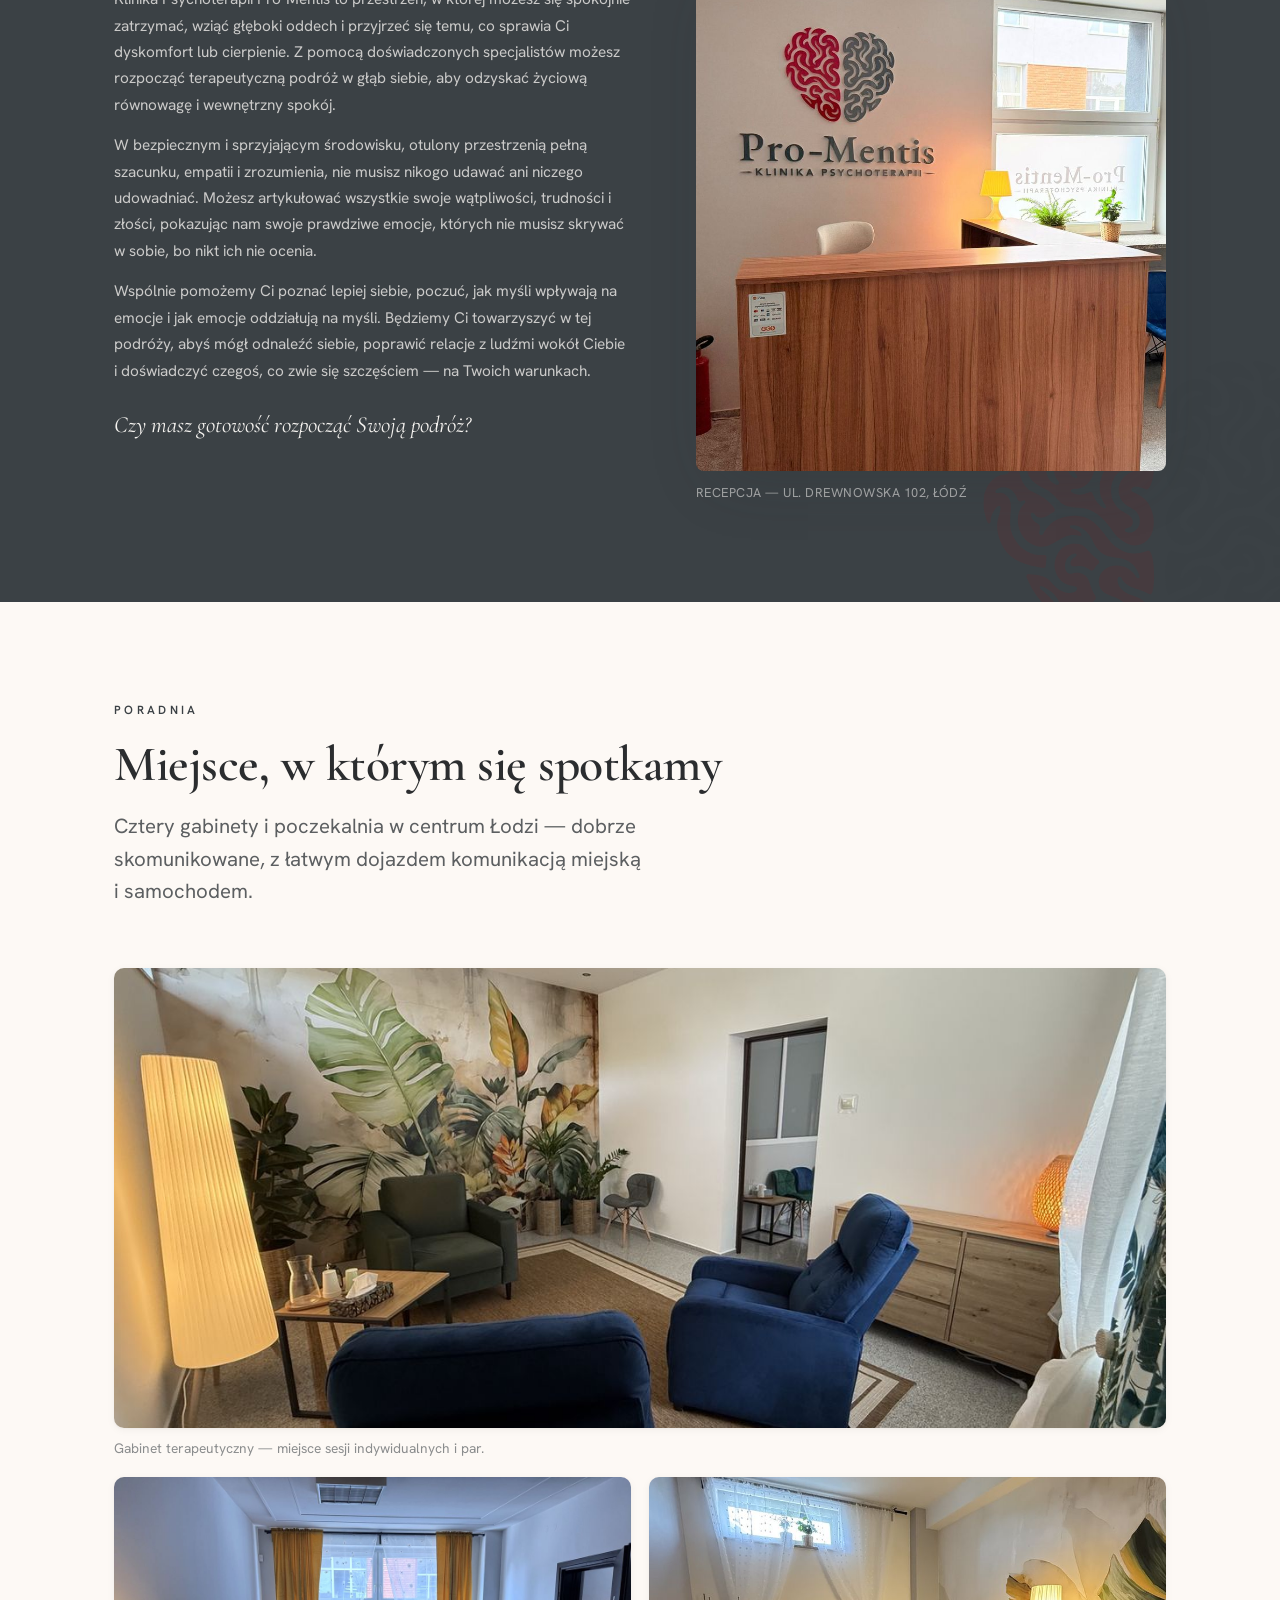
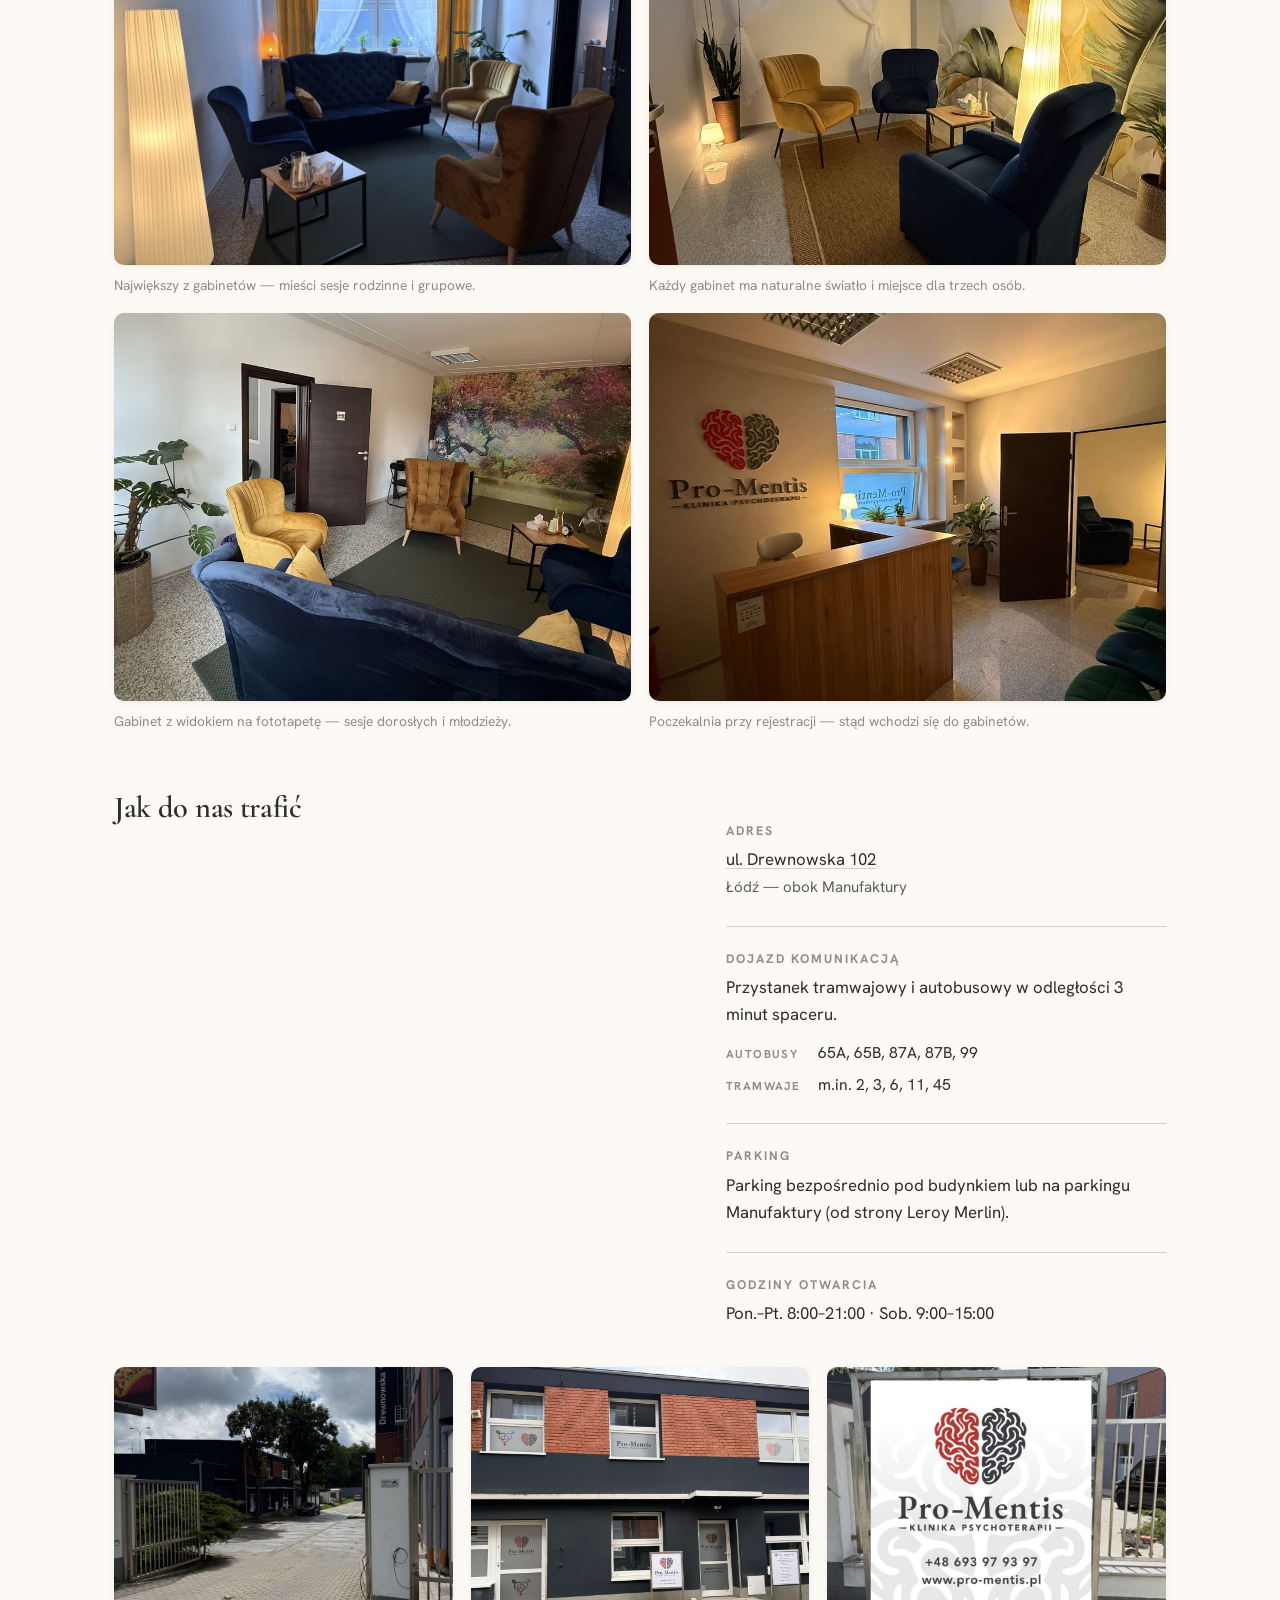
==== commit 52703886: "Runda 6 feedbacku: Olesya w zespole, wyszukiwarka, Kariera, stopka z logo - Zespół: nowa karta Olesy" ====
--- a/index.html
+++ b/index.html
@@ -16,7 +16,7 @@
 <link rel="preconnect" href="https://fonts.googleapis.com">
 <link rel="preconnect" href="https://fonts.gstatic.com" crossorigin>
 <link href="https://fonts.googleapis.com/css2?family=Cormorant+Garamond:ital,wght@0,500;0,600;0,700;1,500;1,600&family=Lora:ital,wght@0,500;0,600;1,500&family=Playfair+Display:ital,wght@0,600;0,700;1,600&family=Hanken+Grotesk:wght@400;500;600;700&family=Mulish:wght@400;500;600;700&family=Work+Sans:wght@400;500;600;700&display=swap" rel="stylesheet">
-<link rel="stylesheet" href="assets/css/styles.css?v=3">
+<link rel="stylesheet" href="assets/css/styles.css?v=4">
 <link rel="stylesheet" href="assets/css/variants.css?v=3">
 <script>
 /* Włącza animacje wejścia dopiero, gdy JS działa. Przy wyłączonym lub
@@ -51,6 +51,9 @@
   </nav>
 
   <div class="header-cta">
+    <button class="search-toggle" type="button" data-search-open hidden aria-label="Szukaj na stronie" title="Szukaj (Ctrl+K)">
+      <svg viewBox="0 0 24 24" fill="none" stroke="currentColor" stroke-width="2" stroke-linecap="round" aria-hidden="true"><circle cx="11" cy="11" r="7"/><path d="m20 20-3.6-3.6"/></svg>
+    </button>
     <a class="phone-link" href="tel:+48693979397">
       <span class="phone-text"><small>Zadzwoń</small>+48 693 979 397</span>
     </a>
@@ -89,9 +92,10 @@
           <p>Wierzymy, że to właściwy dialog pomiędzy Sercem a Rozumem jest w stanie odnaleźć balans pomiędzy emocjami a empirycznym zachowaniem.</p>
         </div>
         <div class="hero-meta">
-          <div class="mi"><b>10</b><span>specjalistów w zespole</span></div>
+          <div class="mi"><b>11</b><span>specjalistów w zespole</span></div>
           <div class="mi"><b>Centrum</b><span>dogodna lokalizacja w Łodzi</span></div>
           <div class="mi"><b>Online</b><span>i konsultacje stacjonarne</span></div>
+          <a class="mi mi-link" href="#zapisy" data-usluga="Bezpłatna konsultacja wstępna (15 min, Google Meet)"><b>15 min</b><span>pierwsza konsultacja gratis</span></a>
         </div>
       </div>
       <div class="hero-art reveal">
@@ -198,6 +202,14 @@
 
       <section class="price-group">
         <h3 class="price-group-head">Konsultacje i psychoterapia</h3>
+        <div class="price-row price-row-free">
+          <div class="price-info">
+            <h4>Bezpłatna konsultacja wstępna</h4>
+            <span class="price-dur">do 15 minut · online przez Google Meet · dzwoni do Ciebie Twój specjalista</span>
+            <span class="price-book"><a class="tag tag-link" href="#zapisy" data-usluga="Bezpłatna konsultacja wstępna (15 min, Google Meet)">Formularz</a></span>
+          </div>
+          <span class="price-amount price-free">bezpłatnie</span>
+        </div>
         <div class="price-row">
           <div class="price-info">
             <h4>Konsultacja / psychoterapia indywidualna</h4>
@@ -238,7 +250,7 @@
           <div class="price-info">
             <h4>Konsultacja seksuologiczna indywidualna</h4>
             <span class="price-dur">50 minut</span>
-            <span class="price-book"><a class="tag tag-link" href="#zapisy" data-usluga="Konsultacja seksuologiczna">Formularz</a></span>
+            <span class="price-book"><a class="tag tag-link" href="#zapisy" data-usluga="Konsultacja seksuologiczna">Formularz</a><a class="tag tag-link" href="https://www.znanylekarz.pl/dariusz-druzynski/seksuolog-psycholog/lodz" target="_blank" rel="noopener nofollow" title="Umów konsultację u Dariusza Drużyńskiego na ZnanyLekarz">ZnanyLekarz</a></span>
           </div>
           <span class="price-amount">220 zł</span>
         </div>
@@ -246,7 +258,7 @@
           <div class="price-info">
             <h4>Konsultacja seksuologiczna pary</h4>
             <span class="price-dur">80 minut</span>
-            <span class="price-book"><a class="tag tag-link" href="#zapisy" data-usluga="Konsultacja seksuologiczna">Formularz</a></span>
+            <span class="price-book"><a class="tag tag-link" href="#zapisy" data-usluga="Konsultacja seksuologiczna">Formularz</a><a class="tag tag-link" href="https://www.znanylekarz.pl/dariusz-druzynski/seksuolog-psycholog/lodz" target="_blank" rel="noopener nofollow" title="Umów konsultację u Dariusza Drużyńskiego na ZnanyLekarz">ZnanyLekarz</a></span>
           </div>
           <span class="price-amount">330 zł</span>
         </div>
@@ -419,6 +431,7 @@
             <li><span>Piątek</span><b>16:00–19:00</b></li>
             <li><span>Sobota</span><b>9:00–12:00</b></li>
           </ul>
+          <a class="member-zl" href="https://www.znanylekarz.pl/dariusz-druzynski/seksuolog-psycholog/lodz" target="_blank" rel="noopener nofollow" aria-label="Umów wizytę u Dariusza Drużyńskiego na ZnanyLekarz (otwiera się w nowej karcie)"><img src="assets/img/logo-znanylekarz.png" alt="" width="18" height="18">Umów na ZnanyLekarz</a>
         </div>
         <details class="member-more">
           <summary>Pełny profil</summary>
@@ -461,6 +474,7 @@
         <div class="member-hours">
           <h4>Godziny przyjęć</h4>
           <p class="member-hours-none">Terminy ustalane indywidualnie — prosimy o kontakt z rejestracją.</p>
+          <a class="member-zl" href="https://www.znanylekarz.pl/dominika-krawczyk-zakrzewska/psycholog/lodz" target="_blank" rel="noopener nofollow" aria-label="Umów wizytę u Dominiki Krawczyk na ZnanyLekarz (otwiera się w nowej karcie)"><img src="assets/img/logo-znanylekarz.png" alt="" width="18" height="18">Umów na ZnanyLekarz</a>
         </div>
         <details class="member-more">
           <summary>Pełny profil</summary>
@@ -503,6 +517,7 @@
             <li><span>Wtorek</span><b>9:00–17:00</b></li>
             <li><span>Czwartek</span><b>9:00–17:00</b></li>
           </ul>
+          <a class="member-zl" href="https://www.znanylekarz.pl/ewa-marat/psycholog/lodz" target="_blank" rel="noopener nofollow" aria-label="Umów wizytę u Ewy Marat na ZnanyLekarz (otwiera się w nowej karcie)"><img src="assets/img/logo-znanylekarz.png" alt="" width="18" height="18">Umów na ZnanyLekarz</a>
         </div>
         <details class="member-more">
           <summary>Pełny profil</summary>
@@ -539,7 +554,7 @@
       <article class="member member-detailed reveal" id="spec-jolanta-jankowska">
         <div class="portrait"><img src="assets/img/team/jolanta-jankowska.jpg" alt="Jolanta Jankowska — psycholożka, psychoonkolożka i psychotraumatolożka" loading="lazy"></div>
         <h3>Jolanta Jankowska</h3>
-        <span class="role">Psycholożka · Psychoonkolożka · Psychotraumatolożka · Logoterapeutka · Terapeutka EMDR (w trakcie szkolenia)</span>
+        <span class="role">Psycholożka · Psychoonkolożka · Psychotraumatolożka · Logoterapeutka · Terapeutka EMDR</span>
         <p>Jestem psycholożką, psychoonkolożką, psychotraumatolożką oraz socjolożką zdrowia. Relację z pacjentem traktuję jako szczególny rodzaj więzi — pełnej autentyczności, szacunku i wzajemnego, życzliwego nastawienia. Mam głębokie poczucie, że pacjent powierza mi to, co najważniejsze: swój wewnętrzny świat, swoje troski, lęki, ale i nadzieje.</p>
         <blockquote class="member-quote">Szczególne miejsce w mojej pracy zajmują osoby zmagające się z traumą onkologiczną oraz ich bliscy. Połączenie wiedzy specjalistycznej, doświadczenia zawodowego i osobistego pozwala mi głęboko rozumieć emocje, myśli oraz doznania fizyczne, z którymi mierzy się osoba w trakcie choroby nowotworowej.</blockquote>
         <div class="member-hours">
@@ -548,6 +563,7 @@
             <li><span>Poniedziałek</span><b>13:00–20:00</b></li>
             <li><span>Środa</span><b>13:00–20:00</b></li>
           </ul>
+          <a class="member-zl" href="https://www.znanylekarz.pl/jolanta-jankowska-3/psycholog-psychoonkolog/lodz" target="_blank" rel="noopener nofollow" aria-label="Umów wizytę u Jolanty Jankowskiej na ZnanyLekarz (otwiera się w nowej karcie)"><img src="assets/img/logo-znanylekarz.png" alt="" width="18" height="18">Umów na ZnanyLekarz</a>
         </div>
         <details class="member-more">
           <summary>Pełny profil</summary>
@@ -559,7 +575,7 @@
                 <li><b>Uczelnia Biznesu i Nauk Stosowanych Varsovia</b> — jednolite studia magisterskie na kierunku Psychologia (specjalność: psychoterapia).</li>
                 <li><b>Szkoła Psychoterapii w nurcie Logoterapii</b> — specjalizacja „psychoterapia integralna: noo-psychoterapia” (akredytacja Polskiego Towarzystwa Logoterapii i Noo-Psychosomatyki, Viktor Frankl Institut w Wiedniu oraz International Association of Logotherapy and Existential Analysis).</li>
                 <li><b>Studia podyplomowe</b> — psychoonkologia oraz psychotraumatologia.</li>
-                <li><b>Polskie Towarzystwo Terapii EMDR</b> — szkolenie z zakresu terapii EMDR (w trakcie).</li>
+                <li><b>Polskie Towarzystwo Terapii EMDR</b> — szkolenie z zakresu terapii EMDR.</li>
               </ul>
               <h4>Doświadczenie zawodowe</h4>
               <ul>
@@ -593,6 +609,7 @@
             <li><span>Środa</span><b>16:00–20:00</b></li>
             <li><span>Piątek</span><b>10:00–16:00</b></li>
           </ul>
+          <a class="member-zl" href="https://www.znanylekarz.pl/katarzyna-dawidowska/psychoterapeuta/lodz" target="_blank" rel="noopener nofollow" aria-label="Umów wizytę u Katarzyny Dawidowskiej na ZnanyLekarz (otwiera się w nowej karcie)"><img src="assets/img/logo-znanylekarz.png" alt="" width="18" height="18">Umów na ZnanyLekarz</a>
         </div>
         <details class="member-more">
           <summary>Pełny profil</summary>
@@ -639,6 +656,7 @@
             <li><span>Wtorek</span><b>13:00–20:00</b></li>
             <li><span>Czwartek</span><b>13:00–20:00</b></li>
           </ul>
+          <a class="member-zl" href="https://www.znanylekarz.pl/adam-prosniak/psychoterapeuta/lodz" target="_blank" rel="noopener nofollow" aria-label="Umów wizytę u Adama Prośniaka na ZnanyLekarz (otwiera się w nowej karcie)"><img src="assets/img/logo-znanylekarz.png" alt="" width="18" height="18">Umów na ZnanyLekarz</a>
         </div>
         <details class="member-more">
           <summary>Pełny profil</summary>
@@ -722,8 +740,11 @@
         <div class="member-hours">
           <h4>Godziny przyjęć</h4>
           <ul>
-            <li><span>Wtorek</span><b>13:30–18:30</b></li>
+            <li><span>Poniedziałek</span><b>14:00–18:00</b></li>
+            <li><span>Wtorek</span><b>14:00–15:00</b></li>
+            <li><span>Czwartek</span><b>16:00–19:00</b></li>
           </ul>
+          <a class="member-zl" href="https://www.znanylekarz.pl/agnieszka-jurczyk/psychoterapeuta-lekarz-bez-specjalizacji/lodz" target="_blank" rel="noopener nofollow" aria-label="Umów wizytę u Agnieszki Pauli Jurczyk na ZnanyLekarz (otwiera się w nowej karcie)"><img src="assets/img/logo-znanylekarz.png" alt="" width="18" height="18">Umów na ZnanyLekarz</a>
         </div>
         <details class="member-more">
           <summary>Pełny profil</summary>
@@ -817,6 +838,7 @@
             <li><span>Piątek</span><b>13:00–20:00</b></li>
             <li><span>Sobota</span><b>9:00–12:00</b></li>
           </ul>
+          <a class="member-zl" href="https://www.znanylekarz.pl/katarzyna-chojak/psycholog/lodz" target="_blank" rel="noopener nofollow" aria-label="Umów wizytę u Katarzyny Chojak na ZnanyLekarz (otwiera się w nowej karcie)"><img src="assets/img/logo-znanylekarz.png" alt="" width="18" height="18">Umów na ZnanyLekarz</a>
         </div>
         <details class="member-more">
           <summary>Pełny profil</summary>
@@ -843,6 +865,55 @@
                 <li><b>Wsparcie w żałobie</b> — towarzyszenie pacjentom w procesie straty, przeżywania żalu i odbudowywania równowagi po stracie bliskich.</li>
               </ul>
             </div>
+          </div>
+        </details>
+      </article>
+
+      <article class="member member-detailed reveal" id="spec-olesya-shuvarikova-olczak">
+        <div class="portrait"><img src="assets/img/team/olesya-shuvarikova-olczak.jpg" alt="Olesya Shuvarikova-Olczak — certyfikowana psychoterapeutka TSR i psycholożka" loading="lazy"></div>
+        <h3>Olesya Shuvarikova-Olczak</h3>
+        <span class="role">Certyfikowana psychoterapeutka TSR · Psycholożka</span>
+        <p>Główną bazą mojej pracy jest Terapia Krótkoterminowa Skoncentrowana na Rozwiązaniu (TSR). W codziennej praktyce wspieram młodzież 13+, osoby dorosłe, pary oraz rodziny, koncentrując się na ich zasobach, możliwościach i realnych celach.</p>
+        <blockquote class="member-quote">Wierzę, że każdy człowiek ma potencjał do odzyskania równowagi, sprawczości i poczucia wpływu. Towarzyszę klientom w odkrywaniu ich mocnych stron, budowaniu odporności psychicznej oraz wprowadzaniu zmian, które są możliwe «tu i teraz».</blockquote>
+        <div class="member-hours">
+          <h4>Godziny przyjęć</h4>
+          <ul>
+            <li><span>Poniedziałek</span><b>9:00–12:00</b></li>
+            <li><span>Czwartek</span><b>14:00–20:00</b></li>
+          </ul>
+          <a class="member-zl" href="https://www.znanylekarz.pl/olesya-shuvarikova-olczak/psycholog-psychoterapeuta/lodz" target="_blank" rel="noopener nofollow" aria-label="Umów wizytę u Olesyi Shuvarikovej-Olczak na ZnanyLekarz (otwiera się w nowej karcie)"><img src="assets/img/logo-znanylekarz.png" alt="" width="18" height="18">Umów na ZnanyLekarz</a>
+        </div>
+        <details class="member-more">
+          <summary>Pełny profil</summary>
+          <div class="member-more-body">
+            <p>W pracy terapeutycznej łączę podejście skoncentrowane na rozwiązaniach z elementami współczesnej psychologii klinicznej, psychoedukacji oraz pracy systemowej — zawsze dopasowując metody do indywidualnych potrzeb klienta.</p>
+            <p>Tworzę atmosferę uważności, bezpieczeństwa i normalności — przestrzeń, w której można mówić o wszystkim bez presji i ocen.</p>
+            <div class="member-creds">
+              <h4>Wykształcenie i kwalifikacje</h4>
+              <ul>
+                <li><b>Centrum Terapii Krótkoterminowej</b> — psychoterapia w nurcie TSR (ukończone w 2025 r.); certyfikowana psychoterapeutka (certyfikat nr 77/2026 PTPSR).</li>
+                <li><b>Uniwersytet Łódzki</b> (2002–2007) — psychologia stosowana oraz psychologia małżeństw.</li>
+                <li>Regularne podnoszenie kwalifikacji poprzez udział w konferencjach naukowych, szkoleniach i kursach z zakresu pomocy psychologicznej, psychoterapii oraz pracy z parami.</li>
+              </ul>
+              <h4>Doświadczenie kliniczne</h4>
+              <ul>
+                <li>Praca z młodzieżą, osobami dorosłymi, parami oraz rodzinami — w gabinecie stacjonarnym i online.</li>
+                <li>Wsparcie osób doświadczających trudności emocjonalnych, kryzysów życiowych, przeciążenia, lęku, stresu, wypalenia oraz wyzwań relacyjnych.</li>
+                <li>Psychoedukacja dla młodzieży, rodziców i par oraz autorskie warsztaty rozwojowe.</li>
+              </ul>
+              <h4>Obszary wsparcia i specjalizacji</h4>
+              <ul>
+                <li><b>Depresja i zaburzenia nastroju</b> — depresja, zaburzenia nastroju, mania.</li>
+                <li><b>Lęk i nerwica</b> — lęki, zaburzenia lękowe, zespół lęku uogólnionego, nerwica, nerwica natręctw, zaburzenie obsesyjno-kompulsyjne (OCD).</li>
+                <li><b>Kryzys</b> — kryzys życiowy, emocjonalny i zawodowy, kryzys w związku, ból emocjonalny.</li>
+                <li><b>Relacje i terapia par</b> — zaburzenia w relacjach międzyludzkich, terapia par, DDD (dorosłe dziecko z rodziny dysfunkcyjnej).</li>
+                <li><b>Osobowość, emocje i zachowanie</b> — zaburzenia osobowości, borderline, zaburzenia emocjonalne, zaburzenia zachowania, zaburzenia psychiczne.</li>
+                <li><b>Sen i koncentracja</b> — bezsenność, zaburzenia snu, zaburzenia koncentracji.</li>
+                <li><b>Trauma i psychosomatyka</b> — trauma, zaburzenia psychosomatyczne.</li>
+                <li>Niskie poczucie własnej wartości.</li>
+              </ul>
+            </div>
+            <p class="member-superv">Moja praktyka podlega stałej superwizji u certyfikowanych superwizorów TSR. Pracuję w oparciu o wysokie standardy etyczne, transparentność i odpowiedzialność — regularna superwizja gwarantuje bezpieczeństwo i profesjonalizm na każdym etapie procesu terapeutycznego.</p>
           </div>
         </details>
       </article>
@@ -924,7 +995,7 @@
         <figcaption>Gabinet z widokiem na fototapetę — sesje dorosłych i młodzieży.</figcaption>
       </figure>
       <figure>
-        <img src="assets/img/poradnia/poczekalnia.jpg" alt="Poczekalnia Pro-Mentis — lada rejestracji, krzesła i drzwi do gabinetów" loading="lazy">
+        <img src="assets/img/poradnia/poczekalnia.jpg" alt="Poczekalnia Pro-Mentis — lada rejestracji pod logo kliniki, krzesła i otwarte drzwi do gabinetu" loading="lazy">
         <figcaption>Poczekalnia przy rejestracji — stąd wchodzi się do gabinetów.</figcaption>
       </figure>
     </div>
@@ -1000,6 +1071,13 @@
           <h3 class="widget-head">Umów online</h3>
           <a class="zl-facility-url" href="https://www.znanylekarz.pl/placowki/pro-mentis" rel="nofollow" data-zlw-facility="pro-mentis" data-zlw-type="facility-big" data-zlw-saas-only="false" data-zlw-a11y-title="Widget umówienia wizyty lekarskiej">Umów wizytę</a>
           <script>!function($_x,_s,id){var js,fjs=$_x.getElementsByTagName(_s)[0];if(!$_x.getElementById(id)){js = $_x.createElement(_s);js.id = id;js.src = "//platform.docplanner.com/js/widget.js";fjs.parentNode.insertBefore(js,fjs);}}(document,"script","zl-widget-s");</script>
+          <!--
+            Olesya Shuvarikova-Olczak ma na ZnanyLekarz własny kalendarz, poza kalendarzem
+            placówki, więc widżet placówki nie pokazuje jej terminów. Kod z jej panelu,
+            bez zmian; loader platform.docplanner.com jest już wczytany wyżej (to samo id).
+          -->
+          <h3 class="widget-head widget-head-sub">Olesya Shuvarikova-Olczak <small>osobny kalendarz</small></h3>
+          <a id="zl-url" class="zl-url" href="https://www.znanylekarz.pl/olesya-shuvarikova-olczak/psycholog-psychoterapeuta/lodz" rel="nofollow" data-zlw-doctor="olesya-shuvarikova-olczak" data-zlw-type="big_with_calendar" data-zlw-opinion="false" data-zlw-hide-branding="true" data-zlw-saas-only="true" data-zlw-a11y-title="Widget umówienia wizyty lekarskiej">Umów wizytę</a>
         </div>
         <div class="contact-info">
           <div class="ci-row">
@@ -1030,7 +1108,7 @@
         </div>
       </div>
 
-      <div class="hours reveal">
+      <div class="hours reveal" id="godziny">
         <h3>Godziny przyjęć specjalistów</h3>
         <p class="hours-lede">Grafik może się zmieniać — aktualną dostępność potwierdzamy przy zapisie.</p>
         <div class="table-scroll">
@@ -1102,10 +1180,10 @@
               </tr>
               <tr>
                 <th scope="row">Agnieszka Paula Jurczyk</th>
-                <td aria-label="nie przyjmuje">—</td>
-                <td>13:30–18:30</td>
-                <td aria-label="nie przyjmuje">—</td>
-                <td aria-label="nie przyjmuje">—</td>
+                <td>14:00–18:00</td>
+                <td>14:00–15:00</td>
+                <td aria-label="nie przyjmuje">—</td>
+                <td>16:00–19:00</td>
                 <td aria-label="nie przyjmuje">—</td>
                 <td aria-label="nie przyjmuje">—</td>
               </tr>
@@ -1126,6 +1204,15 @@
                 <td>13:00–20:00</td>
                 <td>13:00–20:00</td>
                 <td>9:00–12:00</td>
+              </tr>
+              <tr>
+                <th scope="row">Olesya Shuvarikova-Olczak</th>
+                <td>9:00–12:00</td>
+                <td aria-label="nie przyjmuje">—</td>
+                <td aria-label="nie przyjmuje">—</td>
+                <td>14:00–20:00</td>
+                <td aria-label="nie przyjmuje">—</td>
+                <td aria-label="nie przyjmuje">—</td>
               </tr>
             </tbody>
           </table>
@@ -1142,6 +1229,13 @@
         <h2 class="section-title">Zapisz się na wizytę</h2>
         <p class="lede">Wypełnij krótki formularz — oddzwonimy lub odpiszemy, by potwierdzić termin i dobrać odpowiedniego specjalistę.</p>
       </div>
+      <aside class="free-consult reveal" id="bezplatna-konsultacja">
+        <span class="free-consult-badge">Za darmo</span>
+        <div>
+          <h3>Pierwsza konsultacja do 15 minut za darmo</h3>
+          <p>Zadzwoni do Ciebie Twój specjalista przez link Google Meet. Zapisy przez formularz poniżej: wybierz <a href="#zapisy" data-usluga="Bezpłatna konsultacja wstępna (15 min, Google Meet)">bezpłatną konsultację wstępną</a>, a link do rozmowy otrzymasz po potwierdzeniu terminu.</p>
+        </div>
+      </aside>
       <!--
         Wysyłka bez backendu przez FormSubmit (https://formsubmit.co).
         WAŻNE: pierwsza wysyłka wymaga jednorazowej aktywacji adresu (link w mailu od FormSubmit).
@@ -1176,6 +1270,9 @@
           <label for="f-topic">Czego dotyczy zgłoszenie</label>
           <select id="f-topic" name="Usługa" required>
             <option value="" selected disabled>Wybierz…</option>
+            <option>Bezpłatna konsultacja wstępna (15 min, Google Meet)</option>
+            <option>Konsultacja psychologiczna</option>
+            <option>Konsultacja psychoterapeutyczna</option>
             <option>Psychoterapia indywidualna</option>
             <option>Terapia par</option>
             <option>Terapia rodzinna</option>
@@ -1184,6 +1281,7 @@
             <option>Diagnoza psychologiczna</option>
             <option>Konsultacja seksuologiczna</option>
             <option>Psycholog kliniczny</option>
+            <option>Lekarz psychiatra</option>
             <option>Dietetyk kliniczny</option>
             <option>Mediacje rodzinne</option>
             <option>Trening umiejętności społecznych (TUS)</option>
@@ -1200,7 +1298,7 @@
             <option>Depresja i zaburzenia nastroju</option>
             <option>Kryzys życiowy i emocjonalny</option>
             <option>Żałoba i strata</option>
-            <option>Trauma i praca z traumą (EMDR)</option>
+            <option>Trauma i praca z traumą (m.in. EMDR)</option>
             <option>Zaburzenia osobowości</option>
             <option>Trudności w relacjach i związkach</option>
             <option>Seksualność, bliskość, intymność</option>
@@ -1239,7 +1337,14 @@
   <div class="wrap">
     <div class="footer-top">
       <div class="footer-brand">
-        <p>Klinika psychoterapii w centrum Łodzi. Serce dla rozumu, rozum dla serca.</p>
+        <a class="brand" href="#top" aria-label="Pro-Mentis — strona główna">
+          <img src="assets/img/logo-heart-light.svg" alt="">
+          <span class="brand-text">
+            <b>Pro-Mentis</b>
+            <span>Klinika Psychoterapii</span>
+          </span>
+        </a>
+        <p>Pro-Mentis Klinika Psychoterapii w centrum Łodzi. Serce dla rozumu, rozum dla serca.</p>
       </div>
       <div class="footer-col">
         <h5>Nawigacja</h5>
@@ -1271,7 +1376,7 @@
       </div>
     </div>
     <div class="footer-bottom">
-      <span>© 2026 Pro-Mentis · Klinika Psychoterapii</span>
+      <span>© 2026 Pro-Mentis · Klinika Psychoterapii · Dariusz Drużyński</span>
       <span class="footer-legal">
         <a href="regulamin.html">Regulamin</a>
         <a href="polityka-prywatnosci.html">Polityka prywatności</a>
@@ -1554,21 +1659,22 @@
     'katarzyna-wojcikowska':'Katarzyna Wójcikowska',
     'agnieszka-jurczyk':    'Agnieszka Paula Jurczyk',
     'beata-jaranowska':     'Beata Joanna Jaranowska',
-    'katarzyna-chojak':     'Katarzyna Chojak'
+    'katarzyna-chojak':     'Katarzyna Chojak',
+    'olesya-shuvarikova-olczak': 'Olesya Shuvarikova-Olczak'
   };
 
   var MAPA = {
-    'Lęk, ataki paniki, przewlekły stres': ['beata-jaranowska','katarzyna-chojak','jolanta-jankowska','adam-prosniak','dariusz-druzynski'],
-    'Depresja i zaburzenia nastroju': ['beata-jaranowska','katarzyna-chojak','adam-prosniak','dariusz-druzynski'],
-    'Kryzys życiowy i emocjonalny': ['beata-jaranowska','katarzyna-dawidowska','dominika-krawczyk','katarzyna-chojak','jolanta-jankowska','dariusz-druzynski'],
+    'Lęk, ataki paniki, przewlekły stres': ['beata-jaranowska','katarzyna-chojak','jolanta-jankowska','adam-prosniak','dariusz-druzynski','olesya-shuvarikova-olczak'],
+    'Depresja i zaburzenia nastroju': ['beata-jaranowska','katarzyna-chojak','adam-prosniak','dariusz-druzynski','olesya-shuvarikova-olczak'],
+    'Kryzys życiowy i emocjonalny': ['beata-jaranowska','katarzyna-dawidowska','dominika-krawczyk','katarzyna-chojak','jolanta-jankowska','dariusz-druzynski','olesya-shuvarikova-olczak'],
     'Żałoba i strata': ['beata-jaranowska','katarzyna-chojak','dariusz-druzynski'],
-    'Trauma i praca z traumą (EMDR)': ['jolanta-jankowska'],
-    'Zaburzenia osobowości': ['katarzyna-dawidowska','agnieszka-jurczyk','dominika-krawczyk'],
-    'Trudności w relacjach i związkach': ['beata-jaranowska','katarzyna-dawidowska','adam-prosniak','agnieszka-jurczyk','katarzyna-wojcikowska','dariusz-druzynski'],
+    'Trauma i praca z traumą (m.in. EMDR)': ['jolanta-jankowska','olesya-shuvarikova-olczak'],
+    'Zaburzenia osobowości': ['katarzyna-dawidowska','agnieszka-jurczyk','dominika-krawczyk','olesya-shuvarikova-olczak'],
+    'Trudności w relacjach i związkach': ['beata-jaranowska','katarzyna-dawidowska','adam-prosniak','agnieszka-jurczyk','katarzyna-wojcikowska','dariusz-druzynski','olesya-shuvarikova-olczak'],
     'Seksualność, bliskość, intymność': ['katarzyna-wojcikowska','dariusz-druzynski'],
-    'Samoocena i akceptacja siebie': ['beata-jaranowska','jolanta-jankowska','dariusz-druzynski'],
-    'Rodzina, rodzicielstwo, wychowanie': ['beata-jaranowska','ewa-marat','katarzyna-dawidowska','katarzyna-wojcikowska','dariusz-druzynski'],
-    'Dzieci i młodzież': ['ewa-marat','katarzyna-dawidowska','dariusz-druzynski'],
+    'Samoocena i akceptacja siebie': ['beata-jaranowska','jolanta-jankowska','dariusz-druzynski','olesya-shuvarikova-olczak'],
+    'Rodzina, rodzicielstwo, wychowanie': ['beata-jaranowska','ewa-marat','katarzyna-dawidowska','katarzyna-wojcikowska','dariusz-druzynski','olesya-shuvarikova-olczak'],
+    'Dzieci i młodzież': ['ewa-marat','katarzyna-dawidowska','dariusz-druzynski','olesya-shuvarikova-olczak'],
     'Diagnoza psychologiczna (ADHD, osobowość, funkcje poznawcze)': ['dominika-krawczyk','ewa-marat'],
     'Psychogeriatria i zaburzenia poznawcze': ['katarzyna-chojak','dominika-krawczyk'],
     'Uzależnienia': ['ewa-marat'],
@@ -1588,7 +1694,7 @@
   });
 })();
 </script>
-
+<script src="assets/js/search.js?v=1" defer></script>
 
 </body>
 </html>
--- a/assets/css/styles.css
+++ b/assets/css/styles.css
@@ -204,6 +204,10 @@
 .hero-meta .mi { display: flex; flex-direction: column; gap: 3px; }
 .hero-meta .mi b { font-family: var(--font-display); font-size: 1.7rem; font-weight: 600; font-variant-numeric: lining-nums; }
 .hero-meta .mi span { font-size: 0.8rem; color: var(--ink-soft); }
+.hero-meta .mi-link { padding-left: 18px; border-left: 2px solid var(--accent-line); transition: border-color .2s; }
+.hero-meta .mi-link span { text-decoration: underline; text-decoration-color: var(--line); text-underline-offset: 3px; }
+.hero-meta .mi-link:hover { border-left-color: var(--accent); }
+.hero-meta .mi-link:hover span { color: var(--accent-ink); text-decoration-color: currentColor; }
 
 /* hero art */
 .hero-art { position: relative; }
@@ -320,6 +324,14 @@
 .member-hours li span { color: var(--ink-soft); }
 .member-hours li b { font-weight: 600; color: var(--ink); font-variant-numeric: lining-nums; white-space: nowrap; }
 .member-hours .member-hours-none { margin-top: 10px; font-size: 0.86rem; font-style: italic; color: var(--ink-soft); }
+.member-zl {
+  display: inline-flex; align-items: center; gap: 8px; margin-top: 13px;
+  font-size: 0.84rem; font-weight: 600; color: var(--accent-ink);
+  text-decoration: underline; text-decoration-color: var(--accent-line); text-underline-offset: 3px;
+  transition: color .2s, text-decoration-color .2s;
+}
+.member-zl img { width: 18px; height: 18px; border-radius: 4px; flex: none; }
+.member-zl:hover { color: var(--ink); text-decoration-color: currentColor; }
 
 /* „Pełny profil” — rozwijana część karty */
 /* auto = przyklejone do dołu karty, żeby przyciski w wierszu były w jednej linii */
@@ -343,9 +355,13 @@
 .member-more-body { margin-top: 20px; }
 .member-more-body > p:first-child { margin-top: 0; }
 
-/* przy 3 kolumnach: samotna karta w ostatnim rzędzie ląduje na środku, nie z lewej */
+/* przy 3 kolumnach ostatni rząd ląduje na środku, nie z lewej: siatka ma 6 ścieżek,
+   karta zajmuje 2, więc samotną kartę i parę kart da się przesunąć o pół karty */
 @media (min-width: 1081px) {
-  .team-grid.profiles > .member:last-child:nth-child(3n + 1) { grid-column: 2; }
+  .team-grid.profiles { grid-template-columns: repeat(6, minmax(0, 1fr)); }
+  .team-grid.profiles > .member { grid-column: span 2; }
+  .team-grid.profiles > .member:last-child:nth-child(3n + 1) { grid-column: 3 / span 2; }
+  .team-grid.profiles > .member:nth-last-child(2):nth-child(3n + 1) { grid-column: 2 / span 2; }
 }
 @media (max-width: 1080px) and (min-width: 781px) {
   .team-grid.profiles { grid-template-columns: repeat(2, minmax(0, 1fr)); }
@@ -397,6 +413,56 @@
 .book-opt span { display: flex; flex-direction: column; gap: 3px; font-size: 0.88rem; color: var(--ink-soft); }
 .book-opt b { font-size: 1.02rem; font-weight: 600; color: var(--ink); }
 
+/* ---------- Wyszukiwarka (lupka w nagłówku, okno z assets/js/search.js) ---------- */
+.search-toggle {
+  display: inline-flex; align-items: center; justify-content: center; flex: none;
+  width: 42px; height: 42px; padding: 0; border: 1px solid var(--line); border-radius: 8px;
+  color: var(--ink); background: transparent; transition: border-color .2s, background .2s;
+}
+.search-toggle[hidden] { display: none; }
+.search-toggle svg { width: 19px; height: 19px; }
+.search-toggle:hover { border-color: var(--accent-line); background: var(--accent-tint); }
+.nav-search { display: none; }
+@media (max-width: 400px) {
+  .header-cta .search-toggle { display: none; }
+  .nav-search {
+    display: block; width: 100%; text-align: left; padding: 13px var(--pad);
+    font-size: 1rem; font-weight: 500; color: var(--ink);
+  }
+  .nav-search:hover { background: var(--accent-tint); color: var(--accent-ink); }
+}
+.search-dialog {
+  width: min(640px, calc(100vw - 24px)); max-height: min(78vh, 680px);
+  margin: max(8vh, 16px) auto auto; padding: 0;
+  border: 1px solid var(--line); border-radius: 12px;
+  background: var(--bg); color: var(--ink); box-shadow: var(--shadow-lg);
+  overflow: hidden; flex-direction: column;
+}
+.search-dialog[open] { display: flex; }
+.search-dialog::backdrop { background: rgba(43,45,47,.55); }
+.search-bar { display: flex; align-items: center; gap: 10px; padding: 12px 12px 12px 18px; border-bottom: 1px solid var(--line); }
+.search-ic { width: 20px; height: 20px; flex: none; color: var(--ink-faint); }
+.search-input {
+  flex: 1 1 auto; min-width: 0; border: 0; background: none; padding: 8px 0;
+  font: inherit; font-size: 1.05rem; color: var(--ink);
+}
+.search-input:focus { outline: none; }
+.search-input::-webkit-search-cancel-button { display: none; }
+.search-close { font-size: 1.6rem; line-height: 1; color: var(--ink-faint); padding: 4px 9px; border-radius: 6px; }
+.search-close:hover { color: var(--ink); background: var(--surface-2); }
+.search-status { padding: 12px 20px 4px; font-size: 0.72rem; font-weight: 700; letter-spacing: 0.14em; text-transform: uppercase; color: var(--ink-faint); }
+.search-results { list-style: none; margin: 0; padding: 4px 8px 10px; overflow-y: auto; }
+.search-results a { display: flex; flex-direction: column; gap: 2px; padding: 11px 12px; border-radius: 8px; transition: background .15s; }
+.search-results a:hover, .search-results li.is-active a { background: var(--accent-tint); }
+.sr-cat { font-size: 0.68rem; font-weight: 700; letter-spacing: 0.1em; text-transform: uppercase; color: var(--ink-faint); }
+.sr-title { font-family: var(--font-display); font-size: 1.15rem; font-weight: 600; line-height: 1.25; color: var(--ink); }
+.sr-text { font-size: 0.86rem; line-height: 1.5; color: var(--ink-soft); }
+.search-results mark { background: color-mix(in oklab, var(--red) 16%, var(--bg)); color: inherit; border-radius: 2px; padding: 0 1px; }
+/* cel skoku z wyszukiwarki — krótkie podświetlenie, żeby było widać, dokąd trafiło */
+.search-hit { animation: search-hit 2.4s ease; }
+@keyframes search-hit { 0%, 35% { box-shadow: 0 0 0 3px var(--accent-line), 0 0 0 9px var(--accent-tint); } 100% { box-shadow: 0 0 0 0 transparent; } }
+@media (prefers-reduced-motion: reduce) { .search-hit { animation: none; } }
+
 /* ---------- Kariera ---------- */
 .career { padding-block: clamp(60px, 9vh, 110px); }
 .career .legal-back { display: inline-block; margin-bottom: clamp(24px, 4vw, 40px); }
@@ -418,6 +484,16 @@
 .job li { position: relative; padding-left: 18px; margin-top: 9px; font-size: 0.93rem; color: var(--ink-soft); }
 .job li::before { content: "\2022"; position: absolute; left: 2px; color: var(--accent-ink); }
 .job-apply { margin-top: 24px; }
+.job-lede { margin-top: 14px; font-size: 1rem; color: var(--ink); }
+.job > p:not(.job-apply):not(.job-lede) { margin-top: 12px; font-size: 0.95rem; color: var(--ink-soft); }
+.job-section-head { margin: clamp(48px, 7vw, 80px) 0 0; scroll-margin-top: 96px; }
+.job[id] { scroll-margin-top: 96px; }
+.job-prices { margin-top: 12px; border: 1px solid var(--line); border-radius: 8px; background: var(--bg); overflow: hidden; }
+.job-prices .price-row { padding: 15px 20px; }
+.job-prices h5 { font-family: var(--font-display); font-size: 1.2rem; font-weight: 600; line-height: 1.25; color: var(--ink); }
+.job-prices .price-amount { font-size: 1.4rem; }
+.job-apply-row { display: flex; flex-wrap: wrap; gap: 12px; }
+@media (max-width: 620px) { .job { padding: 22px 20px; } .job-apply-row .btn { white-space: normal; } }
 /* .legal-body a nie sięga tej sekcji — Kariera potrzebuje własnej reguły */
 .career a:not(.btn):not(.legal-back) { color: var(--accent-ink); text-decoration: underline; text-underline-offset: 2px; overflow-wrap: anywhere; }
 .career a:not(.btn):not(.legal-back):hover { color: var(--ink); }
@@ -501,6 +577,13 @@
    .widget-live zdejmuje z niego wygląd zaślepki, bo w środku jest już widżet */
 .widget-ph.widget-live { min-height: 0; padding: 0; border: 0; background: none; display: block; max-width: 480px; }
 .widget-head { font-family: var(--font-display); font-size: 1.3rem; font-weight: 600; margin-bottom: 14px; }
+.widget-head-sub { margin-top: 40px; }
+.widget-head-sub small { display: block; margin-top: 4px; font-family: var(--font-body); font-size: 0.74rem; font-weight: 600; letter-spacing: 0.14em; text-transform: uppercase; color: var(--ink-faint); }
+.widget-ph.widget-live .zl-url {
+  display: inline-flex; align-items: center; gap: 8px;
+  font-family: var(--font-body); font-size: 0.94rem; font-weight: 600;
+  color: var(--accent-ink); text-decoration: underline; text-underline-offset: 3px;
+}
 .widget-ph.widget-live iframe { display: block; max-width: 100%; }
 .widget-note { margin-top: 16px; font-family: var(--font-body); font-size: 0.86rem; line-height: 1.55; color: var(--ink-faint); }
 .widget-note a { color: var(--accent-ink); text-decoration: underline; text-underline-offset: 2px; }
@@ -567,12 +650,14 @@
 .price-amount { font-family: var(--font-display); font-size: 1.6rem; font-weight: 600; color: var(--accent-ink); white-space: nowrap; text-align: right; font-variant-numeric: lining-nums; }
 .price-amount small { display: block; margin-top: 3px; font-family: var(--font-body); font-size: 0.7rem; font-weight: 500; letter-spacing: 0.03em; color: var(--ink-faint); }
 .price-amount.price-free { font-size: 1.15rem; font-style: italic; color: var(--ink-soft); }
+.price-row-free { background: var(--accent-tint); }
+.price-row-free .price-amount.price-free { color: var(--accent-ink); font-weight: 600; }
 
 .price-note { margin-top: 28px; max-width: 860px; padding: 18px 22px; border-left: 2px solid var(--accent-line); background: var(--surface); border-radius: 0 6px 6px 0; color: var(--ink-soft); font-size: 0.98rem; }
 .price-note b { color: var(--ink); font-weight: 600; }
 
 /* ---------- Godziny przyjęć (tabela zbiorcza) ---------- */
-.hours { margin-top: clamp(44px, 6vw, 72px); }
+.hours { margin-top: clamp(44px, 6vw, 72px); scroll-margin-top: 96px; }
 .hours h3 { font-size: clamp(1.5rem, 2.6vw, 1.9rem); }
 .hours-lede { margin-top: 8px; color: var(--ink-soft); font-size: 0.95rem; }
 .table-scroll { margin-top: 22px; overflow-x: auto; border: 1px solid var(--line); border-radius: 10px; background: var(--bg); box-shadow: var(--shadow-sm); }
@@ -615,6 +700,22 @@
 .signup-form .consent a { color: var(--accent-ink); text-decoration: underline; text-underline-offset: 2px; }
 .signup-form .btn { align-self: flex-start; }
 .signup-form .form-hint { font-size: 0.85rem; color: var(--ink-faint); }
+.free-consult {
+  max-width: 640px; margin-bottom: clamp(26px, 4vw, 36px);
+  display: flex; gap: 18px; align-items: flex-start;
+  padding: 20px 22px; background: var(--bg); border: 1px solid var(--accent-line);
+  border-left: 3px solid var(--accent); border-radius: 0 8px 8px 0; box-shadow: var(--shadow-sm);
+  scroll-margin-top: 96px;
+}
+.free-consult-badge {
+  flex: none; margin-top: 3px; padding: 4px 10px; border-radius: 100px;
+  background: var(--accent); color: #fff;
+  font-size: 0.66rem; font-weight: 700; letter-spacing: 0.1em; text-transform: uppercase; white-space: nowrap;
+}
+.free-consult h3 { font-size: 1.35rem; line-height: 1.2; }
+.free-consult p { margin-top: 6px; font-size: 0.93rem; color: var(--ink-soft); }
+.free-consult a { color: var(--accent-ink); font-weight: 600; text-decoration: underline; text-underline-offset: 2px; }
+@media (max-width: 620px) { .free-consult { flex-direction: column; gap: 10px; } }
 
 /* clickable address affordance */
 .ci-row a.big:hover { color: var(--accent-ink); }
@@ -625,6 +726,10 @@
 .site-footer { background: var(--charcoal); color: rgba(243,241,238,.75); padding-block: 64px 36px; }
 .footer-top { display: grid; grid-template-columns: 1.4fr 1fr 1fr; gap: 40px; padding-bottom: 44px; border-bottom: 1px solid rgba(255,255,255,.1); }
 .footer-brand p { max-width: 34ch; font-size: 0.95rem; line-height: 1.6; }
+.footer-brand .brand { display: inline-flex; margin-bottom: 18px; }
+.footer-brand .brand img { height: 44px; }
+.footer-brand .brand-text b { color: #fff; }
+.footer-brand .brand-text span { color: rgba(243,241,238,.6); }
 .footer-col h5 { color: #fff; font-family: var(--font-body); font-size: 0.76rem; font-weight: 700; letter-spacing: 0.14em; text-transform: uppercase; margin-bottom: 16px; }
 .footer-col a, .footer-col p { display: block; font-size: 0.95rem; color: rgba(243,241,238,.75); margin-bottom: 9px; transition: color .2s; }
 .footer-col a:hover { color: #fff; }
@@ -745,6 +850,8 @@
   .brand-text b { font-size: 1.12rem; }
   .brand-text span { font-size: 0.48rem; letter-spacing: 0.08em; }
   .header-cta .btn { padding: 0.62em 0.95em; font-size: 0.84rem; }
+  .header-cta { gap: 8px; }
+  .search-toggle, .menu-toggle { width: 38px; height: 38px; }
   .hero[data-hero="centered"] .hero-title .l2,
   .hero[data-hero="editorial"] .hero-title .l2 { margin-left: 0; }
 
